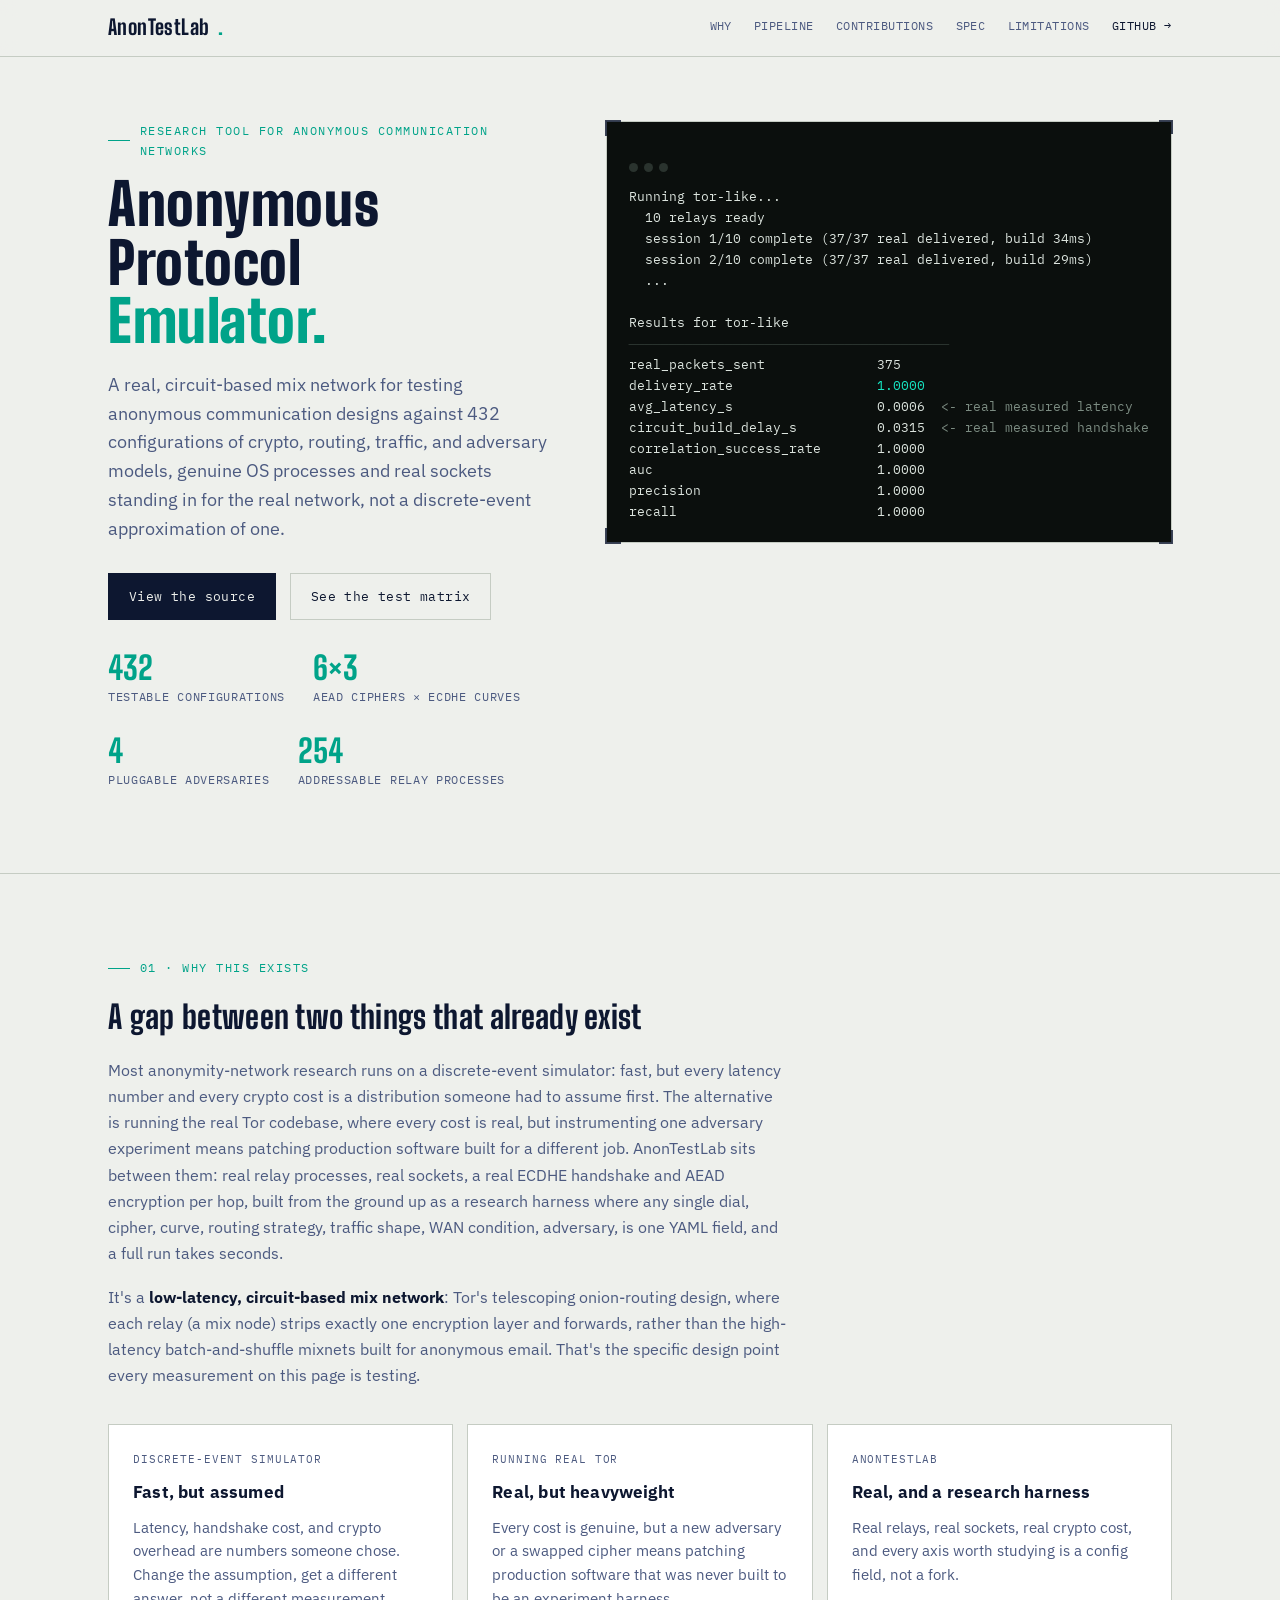
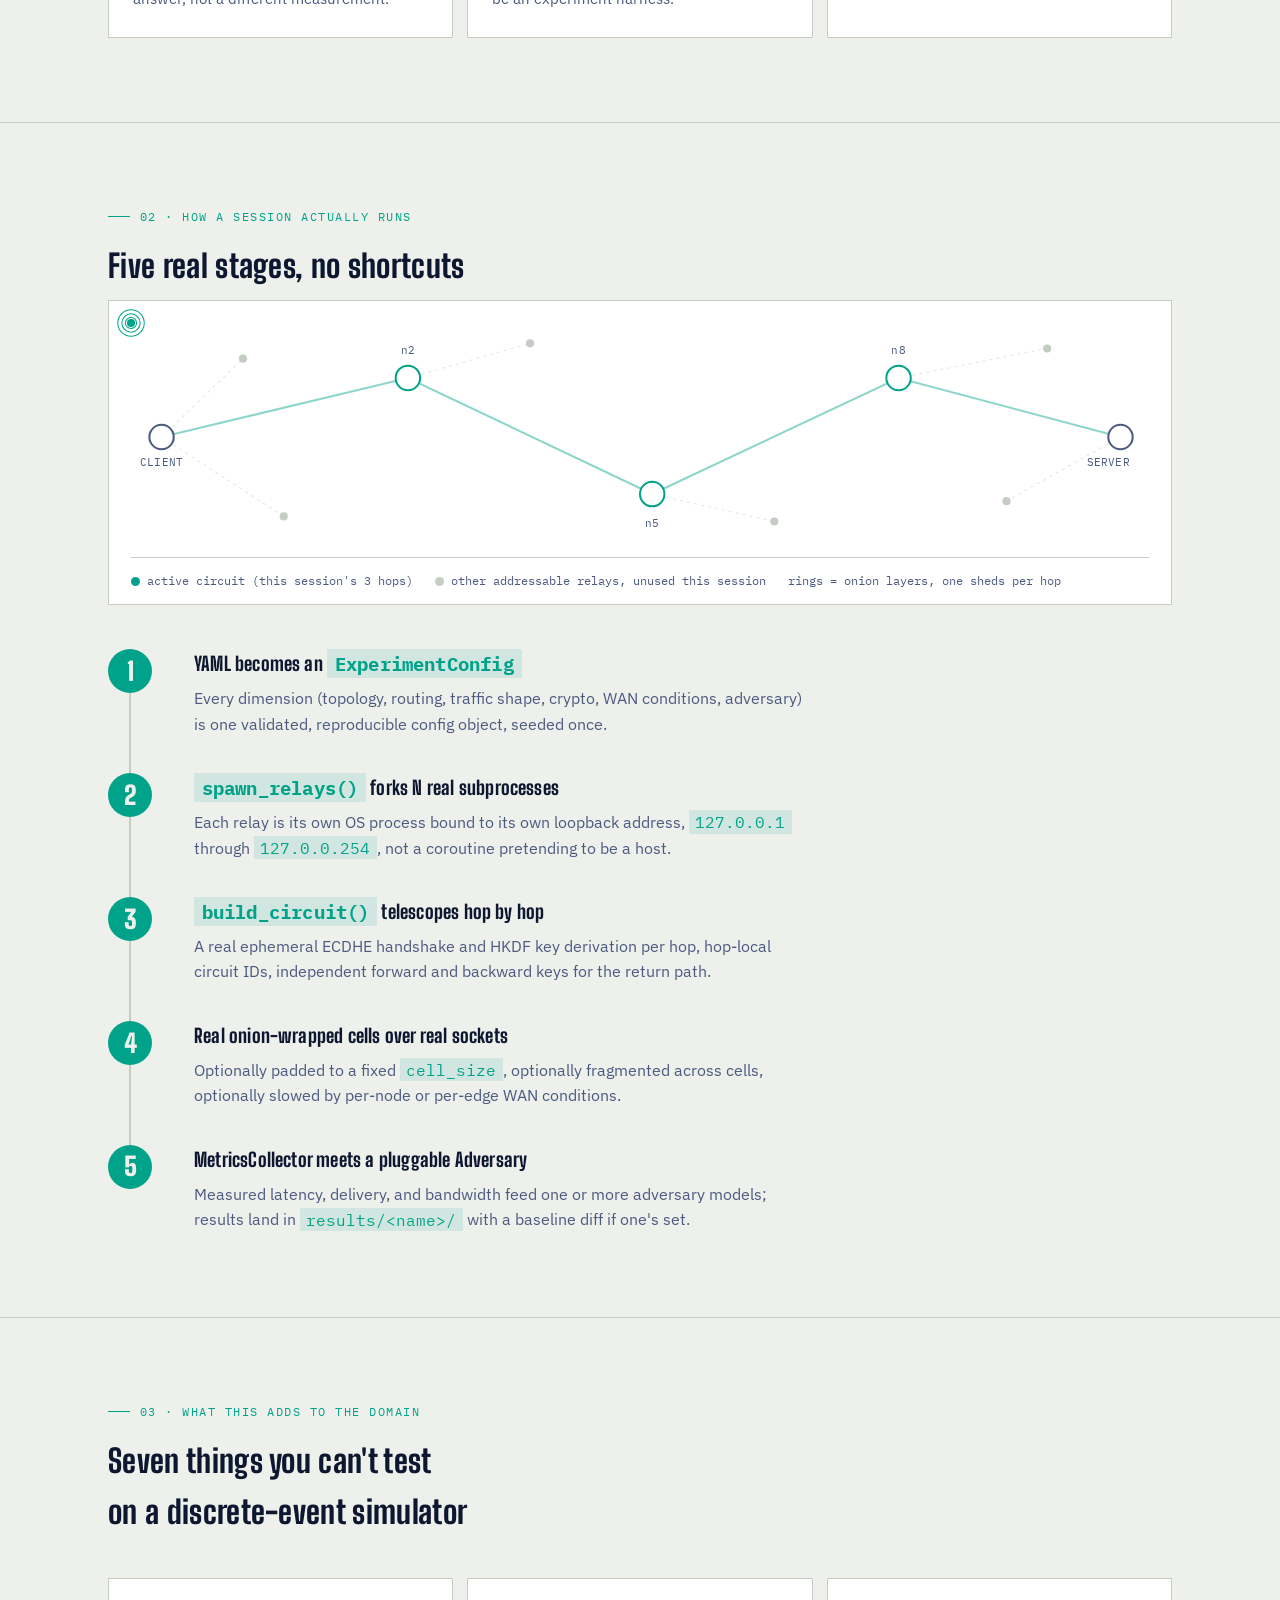
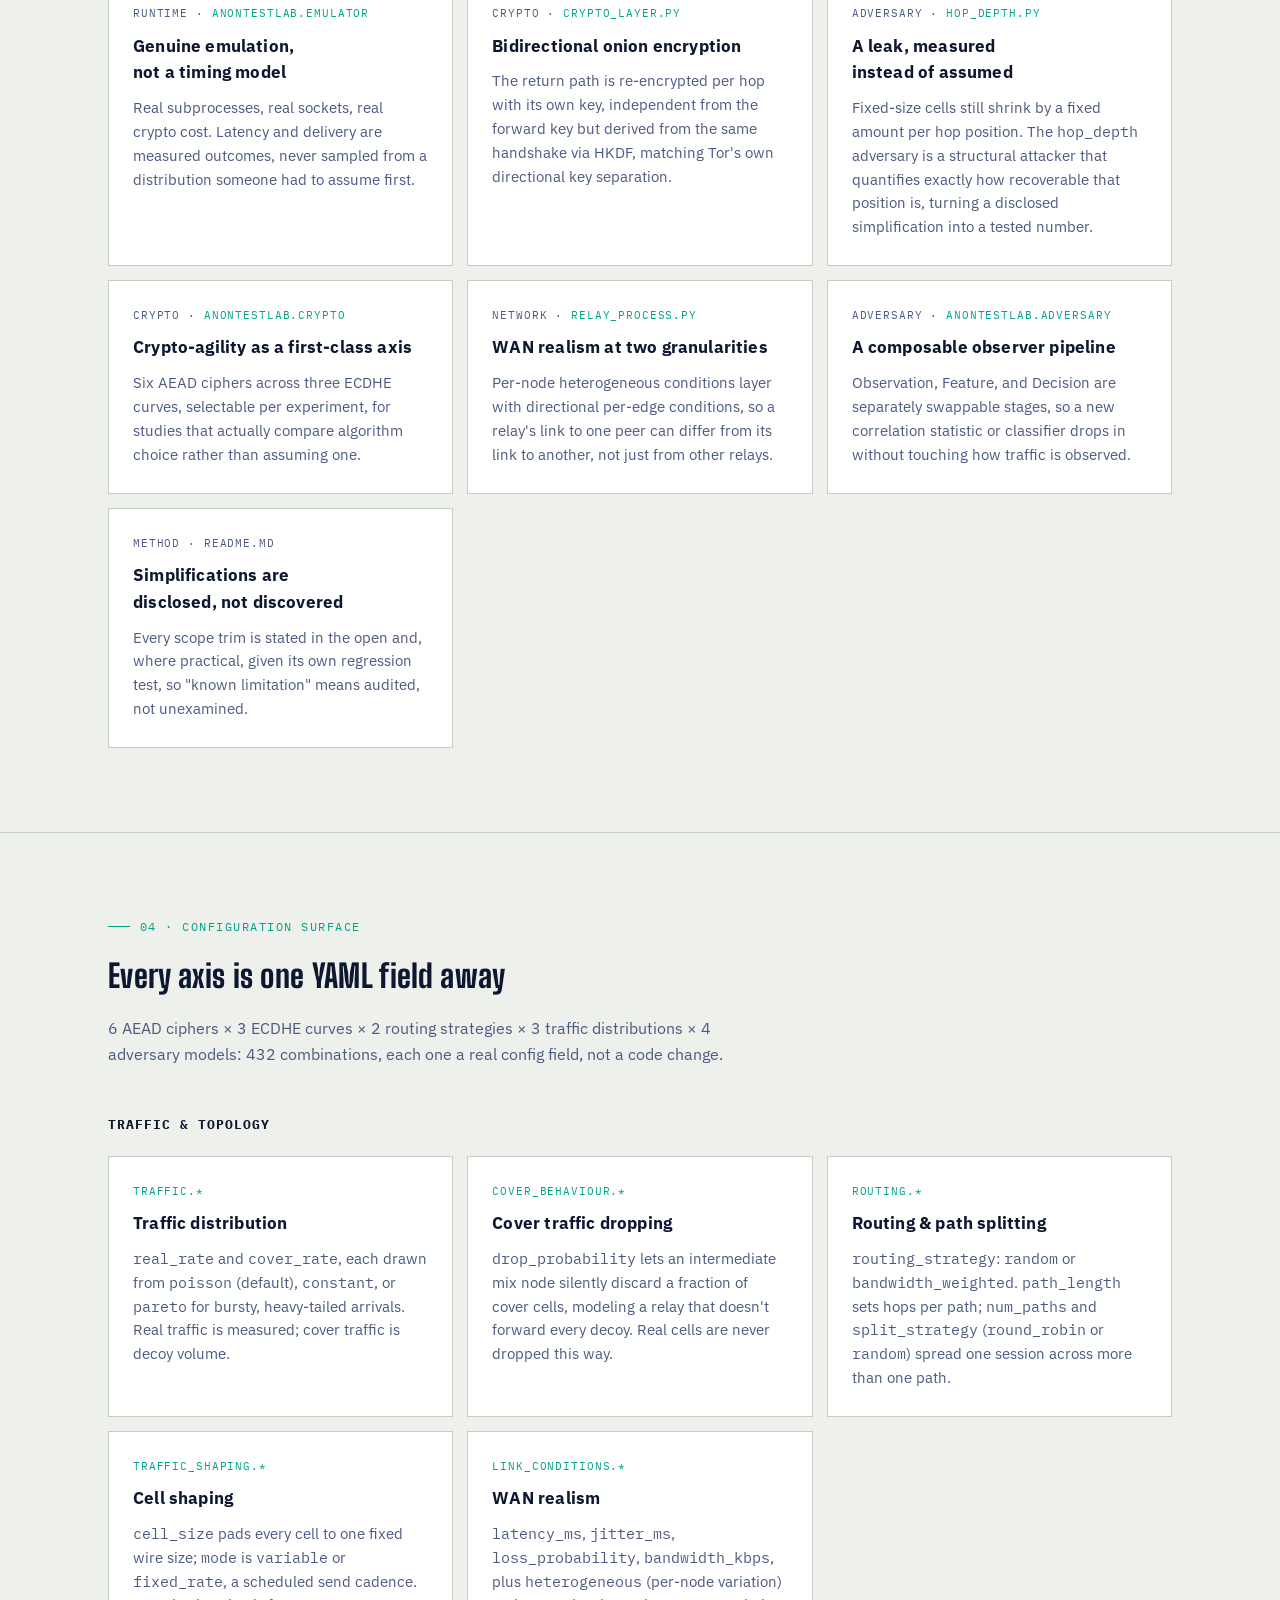
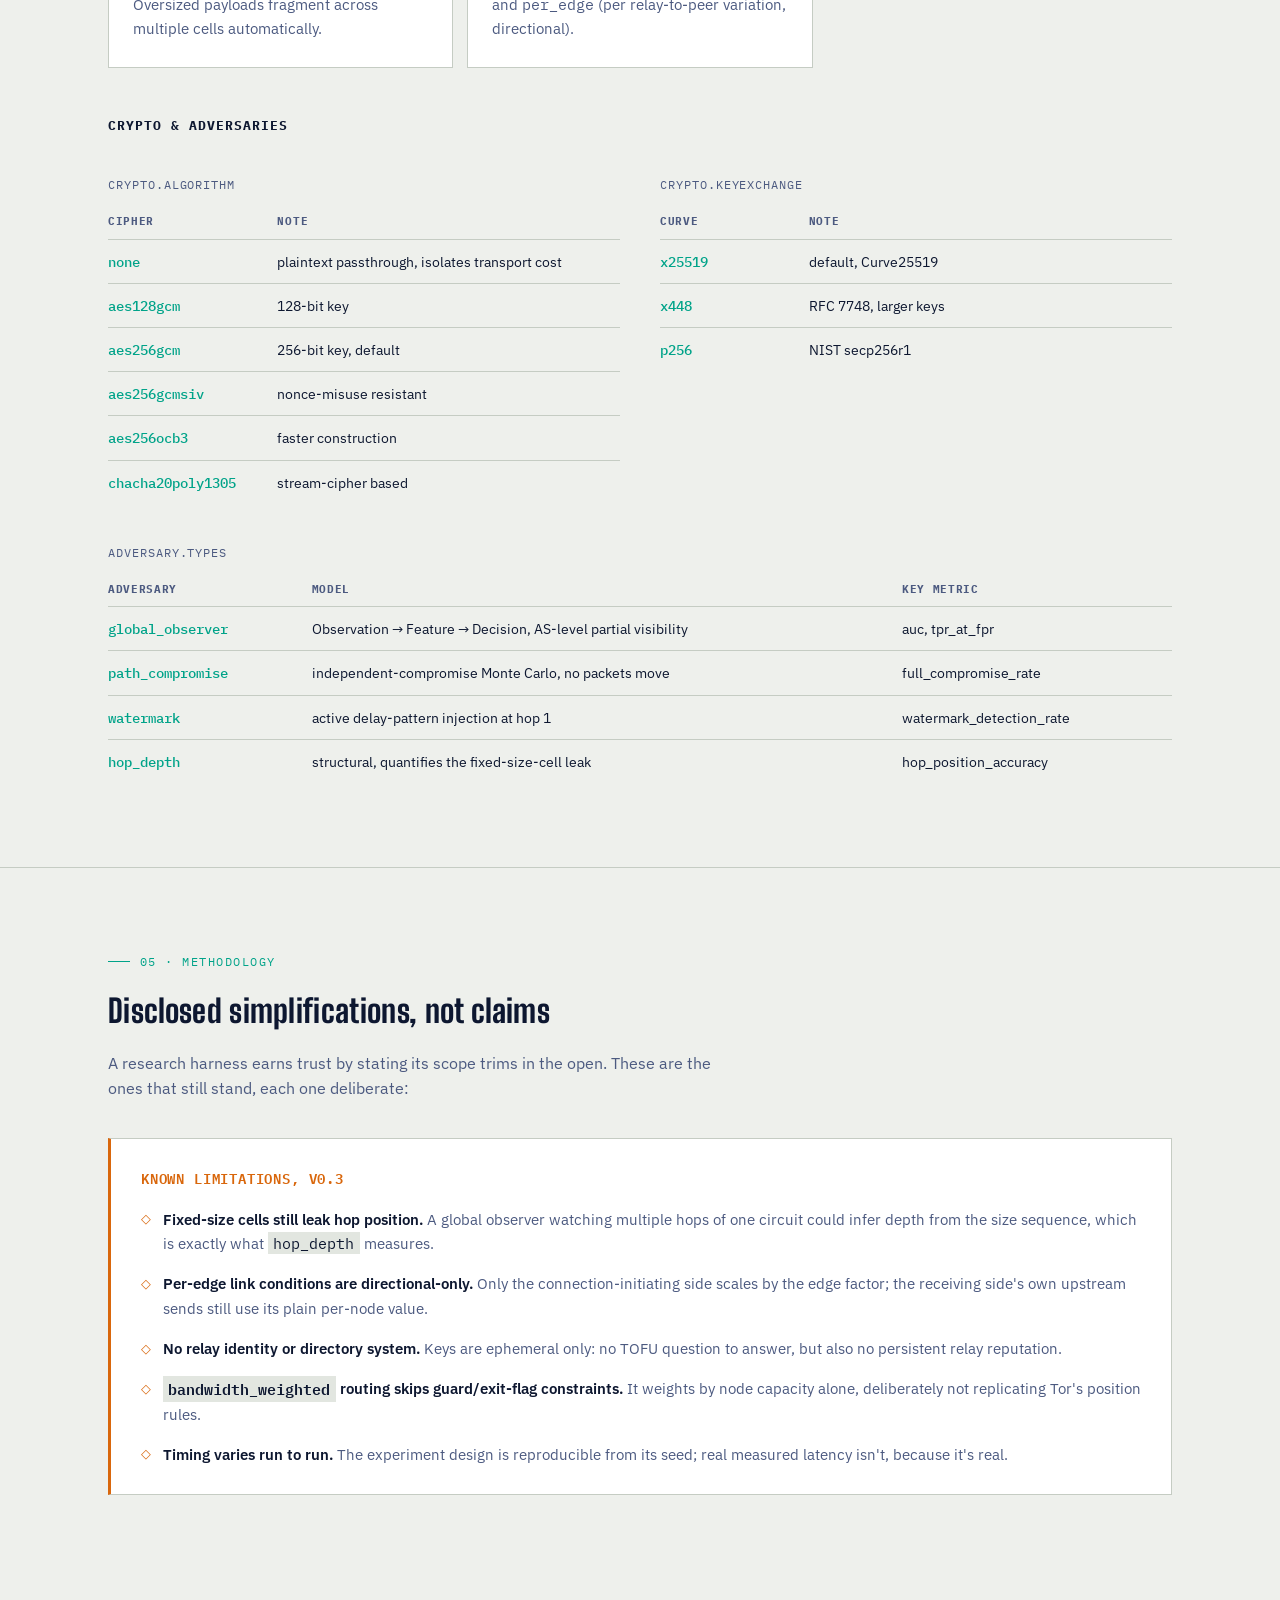
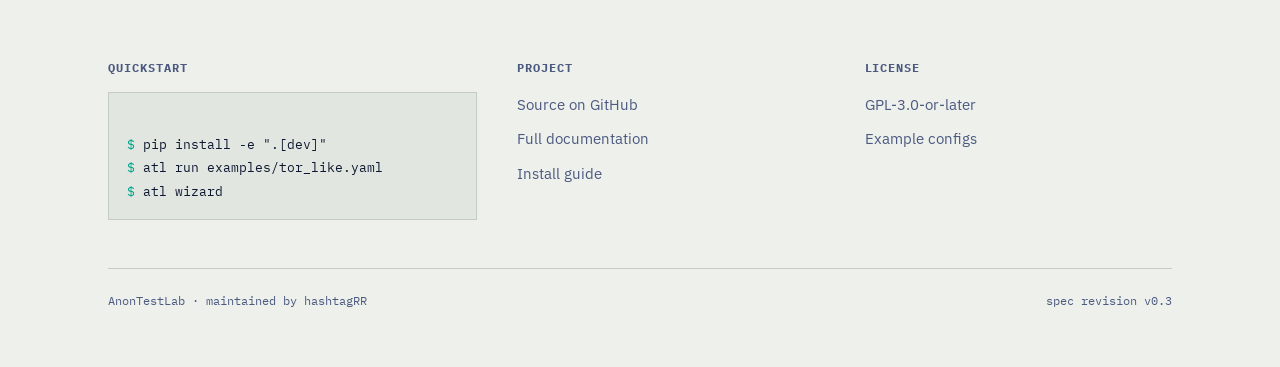
==== docs/index.html @ d7b04b1a "Add Google Analytics to the GitHub Pages site gtag.js snippet placed as high in <head> as Google rec" ====
<!doctype html>
<html lang="en">
<head>
<meta charset="utf-8">
<meta name="viewport" content="width=device-width, initial-scale=1">
<!-- Google tag (gtag.js) -->
<script async src="https://www.googletagmanager.com/gtag/js?id=G-5B2NCMZXD5"></script>
<script>
  window.dataLayer = window.dataLayer || [];
  function gtag(){dataLayer.push(arguments);}
  gtag('js', new Date());

  gtag('config', 'G-5B2NCMZXD5');
</script>
<title>AnonTestLab: Anonymous Protocol Emulator</title>
<meta name="description" content="Anonymous Protocol Emulator: a real, circuit-based mix network for testing anonymous communication designs against 432 configurations of crypto, routing, traffic, and adversary models.">

<link rel="icon" href="data:,">
<link rel="preconnect" href="https://fonts.googleapis.com">
<link rel="preconnect" href="https://fonts.gstatic.com" crossorigin>
<link href="https://fonts.googleapis.com/css2?family=Big+Shoulders+Display:wght@700;800;900&family=IBM+Plex+Sans:ital,wght@0,400;0,500;0,600;0,700;1,400&family=IBM+Plex+Mono:wght@400;500;600&display=swap" rel="stylesheet">
<style>
  :root {
    --bg: #eef0ec;
    --surface: #ffffff;
    --surface-2: #e2e6e0;
    --line: #c5ccc3;
    --text: #0d1730;
    --muted: #4c5a80;
    --signal: #00a389;
    --signal-soft: #00a3891f;
    --warn: #d9670c;
    --warn-soft: #d9670c1f;
  }
  @media (prefers-color-scheme: dark) {
    :root:not([data-theme="light"]) {
      --bg: #0e1210;
      --surface: #171d1a;
      --surface-2: #111613;
      --line: #2e3a34;
      --text: #eef2fb;
      --muted: #9baed6;
      --signal: #16e6c4;
      --signal-soft: #16e6c426;
      --warn: #ffab3d;
      --warn-soft: #ffab3d26;
    }
  }
  :root[data-theme="dark"] {
    --bg: #0e1210;
    --surface: #171d1a;
    --surface-2: #111613;
    --line: #2e3a34;
    --text: #eef2fb;
    --muted: #9baed6;
    --signal: #16e6c4;
    --signal-soft: #16e6c426;
    --warn: #ffab3d;
    --warn-soft: #ffab3d26;
  }

  * { box-sizing: border-box; }
  html { scroll-behavior: smooth; }
  @media (prefers-reduced-motion: reduce) {
    html { scroll-behavior: auto; }
    * { animation-duration: .001ms !important; animation-iteration-count: 1 !important; transition-duration: .001ms !important; }
  }

  body {
    margin: 0;
    background: var(--bg);
    color: var(--text);
    font-family: "IBM Plex Sans", ui-sans-serif, system-ui, sans-serif;
    font-size: 16px;
    line-height: 1.6;
    -webkit-font-smoothing: antialiased;
  }

  .wrap { max-width: 1120px; margin: 0 auto; padding: 0 28px; }

  h1, h2, h3 { font-family: "Big Shoulders Display", "Arial Narrow", sans-serif; text-wrap: balance; margin: 0; letter-spacing: .01em; }
  code, .mono { font-family: "IBM Plex Mono", ui-monospace, monospace; }

  a { color: var(--signal); }

  ::selection { background: var(--signal-soft); }

  /* ---------- topbar ---------- */
  .topbar {
    position: sticky; top: 0; z-index: 30;
    background: color-mix(in srgb, var(--bg) 88%, transparent);
    backdrop-filter: blur(8px);
    border-bottom: 1px solid var(--line);
  }
  .topbar .wrap { display: flex; align-items: center; justify-content: space-between; height: 56px; }
  .brand { display: flex; align-items: baseline; gap: 8px; font-family: "Big Shoulders Display", sans-serif; font-weight: 800; font-size: 1.3rem; letter-spacing: .02em; }
  .brand .dot { color: var(--signal); }
  .nav { display: flex; gap: 22px; font-family: "IBM Plex Mono", monospace; font-size: .78rem; letter-spacing: .04em; text-transform: uppercase; }
  .nav a { color: var(--muted); text-decoration: none; border-bottom: 1px solid transparent; padding-bottom: 3px; }
  .nav a:hover { color: var(--text); border-color: var(--signal); }
  .nav .gh { color: var(--text); }
  @media (max-width: 720px) { .nav a:not(.gh) { display: none; } }

  /* ---------- corner-bracket registration marks ---------- */
  .instrument { position: relative; }
  .instrument::before, .instrument::after,
  .instrument > .br-tr, .instrument > .br-br {
    content: ""; position: absolute; width: 14px; height: 14px;
    border-color: var(--signal); opacity: .8;
  }
  .instrument::before { top: -1px; left: -1px; border-top: 2px solid; border-left: 2px solid; }
  .instrument > .br-tr { top: -1px; right: -1px; border-top: 2px solid; border-right: 2px solid; }
  .instrument::after { bottom: -1px; left: -1px; border-bottom: 2px solid; border-left: 2px solid; }
  .instrument > .br-br { bottom: -1px; right: -1px; border-bottom: 2px solid; border-right: 2px solid; }
  @keyframes focus-in { from { opacity: 0; transform: scale(1.4); } to { opacity: .8; transform: scale(1); } }
  .instrument.animate::before, .instrument.animate::after,
  .instrument.animate > .br-tr, .instrument.animate > .br-br { animation: focus-in .5s ease-out both; }
  .instrument.animate::after { animation-delay: .06s; }
  .instrument.animate > .br-tr { animation-delay: .03s; }
  .instrument.animate > .br-br { animation-delay: .09s; }

  .eyebrow {
    font-family: "IBM Plex Mono", monospace; font-size: .78rem; letter-spacing: .12em;
    text-transform: uppercase; color: var(--signal); display: flex; align-items: center; gap: 10px;
    margin-bottom: 14px;
  }
  .eyebrow::before { content: ""; width: 22px; height: 1px; background: var(--signal); display: inline-block; }

  section { padding: 84px 0; border-bottom: 1px solid var(--line); }
  section:last-of-type { border-bottom: none; }

  /* ---------- hero ---------- */
  .hero { padding-top: 64px; }
  .hero-grid { display: grid; grid-template-columns: 1.05fr .95fr; gap: 48px; align-items: start; }
  @media (max-width: 900px) { .hero-grid { grid-template-columns: 1fr; } }
  .hero h1 { font-size: clamp(2.4rem, 5vw, 3.6rem); font-weight: 900; line-height: 1.02; }
  .hero h1 .accent { color: var(--signal); }
  .hero p.lede { font-size: 1.12rem; color: var(--muted); max-width: 46ch; margin-top: 20px; }
  .hero-facts { display: flex; gap: 28px; margin-top: 32px; flex-wrap: wrap; }
  .fact .num { font-family: "Big Shoulders Display", sans-serif; font-weight: 800; font-size: 2rem; line-height: 1; color: var(--signal); font-variant-numeric: tabular-nums; }
  .fact .label { font-family: "IBM Plex Mono", monospace; font-size: .72rem; letter-spacing: .06em; text-transform: uppercase; color: var(--muted); margin-top: 4px; }

  .term {
    background: #0b0f0d; color: #dce4de; border: 1px solid var(--line);
    padding: 20px 22px; font-family: "IBM Plex Mono", monospace; font-size: .82rem;
    overflow-x: auto; white-space: pre;
  }
  .term .head { display: flex; gap: 6px; margin-bottom: 14px; }
  .term .head span { width: 9px; height: 9px; border-radius: 50%; display: inline-block; background: #2a332e; }
  .term .dim { color: #7c8c82; }
  .term .ok { color: #16e6c4; }
  .term .rule { color: #2a332e; }

  /* ---------- pipeline ---------- */
  .pipeline { display: flex; flex-direction: column; gap: 0; margin-top: 40px; }
  .step { display: grid; grid-template-columns: 64px 1fr; gap: 22px; position: relative; padding-bottom: 36px; }
  .step:last-child { padding-bottom: 0; }
  .step .idx {
    font-family: "Big Shoulders Display", sans-serif; font-weight: 900; font-size: 1.6rem;
    color: var(--bg); background: var(--signal); width: 44px; height: 44px; border-radius: 50%;
    display: flex; align-items: center; justify-content: center; z-index: 1;
  }
  .step::before {
    content: ""; position: absolute; left: 21px; top: 44px; bottom: -14px; width: 2px;
    background: var(--line);
  }
  .step:last-child::before { display: none; }
  .step h3 { font-size: 1.2rem; font-weight: 800; margin-bottom: 6px; }
  .step p { color: var(--muted); margin: 0; max-width: 62ch; }
  .step code { color: var(--signal); background: var(--signal-soft); padding: .1em .4em; }

  /* ---------- live circuit diagram ---------- */
  .circuit-diagram { margin-top: 8px; margin-bottom: 44px; border: 1px solid var(--line); background: var(--surface); padding: 22px 22px 14px; }
  .circuit-diagram svg { width: 100%; height: auto; display: block; overflow: visible; }
  .cd-pool-line { stroke: var(--line); stroke-width: 1; stroke-dasharray: 3 4; opacity: .5; }
  .cd-pool-dot { fill: var(--line); }
  .cd-path { fill: none; stroke: var(--signal); stroke-width: 2; opacity: .45; }
  .cd-node { fill: var(--surface); stroke: var(--line); stroke-width: 2; }
  .cd-node.is-active { stroke: var(--signal); }
  .cd-node.is-end { stroke: var(--muted); }
  .cd-label { font-family: "IBM Plex Mono", monospace; font-size: 11px; fill: var(--muted); letter-spacing: .02em; }
  .cd-packet { animation: cd-travel 9s linear infinite; }
  @keyframes cd-travel {
    0%   { transform: translate(30px, 112px); }
    25%  { transform: translate(272px, 54px); }
    50%  { transform: translate(512px, 168px); }
    75%  { transform: translate(754px, 54px); }
    100% { transform: translate(972px, 112px); }
  }
  .cd-ring { fill: none; stroke: var(--signal); }
  .cd-ring1 { animation: cd-shed1 9s linear infinite; }
  .cd-ring2 { animation: cd-shed2 9s linear infinite; }
  .cd-ring3 { animation: cd-shed3 9s linear infinite; }
  @keyframes cd-shed1 { 0%, 23% { opacity: .85; } 26%, 100% { opacity: 0; } }
  @keyframes cd-shed2 { 0%, 48% { opacity: .65; } 51%, 100% { opacity: 0; } }
  @keyframes cd-shed3 { 0%, 73% { opacity: .5; } 76%, 100% { opacity: 0; } }
  .cd-core { fill: var(--signal); }
  @media (prefers-reduced-motion: reduce) {
    .cd-packet { animation: none !important; transform: translate(370px, 100px); }
    .cd-ring1 { opacity: 0; }
    .cd-ring2 { opacity: .65; }
    .cd-ring3 { opacity: .5; }
  }
  .cd-legend { display: flex; gap: 22px; flex-wrap: wrap; margin-top: 10px; padding-top: 14px; border-top: 1px solid var(--line); }
  .cd-legend span { font-family: "IBM Plex Mono", monospace; font-size: .72rem; color: var(--muted); display: flex; align-items: center; gap: 7px; }
  .cd-legend i { width: 9px; height: 9px; border-radius: 50%; display: inline-block; }

  /* ---------- contributions ---------- */
  .contrib-grid { display: grid; grid-template-columns: repeat(3, 1fr); gap: 14px; margin-top: 40px; }
  @media (max-width: 900px) { .contrib-grid { grid-template-columns: repeat(2, 1fr); } }
  @media (max-width: 620px) { .contrib-grid { grid-template-columns: 1fr; } }
  .contrib { background: var(--surface); border: 1px solid var(--line); padding: 26px 24px; display: flex; flex-direction: column; gap: 10px; }
  .contrib .tag { font-family: "IBM Plex Mono", monospace; font-size: .68rem; letter-spacing: .08em; color: var(--muted); text-transform: uppercase; }
  .contrib .tag code { color: var(--signal); }
  .contrib h3 { font-size: 1.05rem; font-weight: 700; font-family: "IBM Plex Sans", sans-serif; }
  .contrib p { color: var(--muted); font-size: .93rem; margin: 0; }

  /* ---------- spec tables ---------- */
  .spec-cols { display: grid; grid-template-columns: 1fr 1fr; gap: 40px; margin-top: 40px; }
  @media (max-width: 780px) { .spec-cols { grid-template-columns: 1fr; } }
  table { width: 100%; border-collapse: collapse; font-size: .9rem; }
  caption { text-align: left; font-family: "IBM Plex Mono", monospace; font-size: .74rem; letter-spacing: .08em; text-transform: uppercase; color: var(--muted); padding-bottom: 10px; }
  th { text-align: left; font-family: "IBM Plex Mono", monospace; font-size: .7rem; letter-spacing: .06em; text-transform: uppercase; color: var(--muted); padding: 8px 10px; border-bottom: 1px solid var(--line); }
  td { padding: 10px 10px; border-bottom: 1px solid var(--line); vertical-align: top; }
  td:first-child, th:first-child { padding-left: 0; }
  tr:last-child td { border-bottom: none; }
  .cellname { font-family: "IBM Plex Mono", monospace; color: var(--signal); font-weight: 500; }
  .tablewrap { overflow-x: auto; }

  /* ---------- limitations ---------- */
  .disclosure {
    background: var(--surface); border: 1px solid var(--line); border-left: 3px solid var(--warn);
    padding: 28px 30px; margin-top: 36px;
  }
  .disclosure h3 { font-family: "IBM Plex Mono", monospace; font-size: .85rem; letter-spacing: .06em; text-transform: uppercase; color: var(--warn); font-weight: 600; margin-bottom: 18px; }
  .disclosure ul { margin: 0; padding: 0; list-style: none; display: flex; flex-direction: column; gap: 16px; }
  .disclosure li { padding-left: 22px; position: relative; color: var(--muted); font-size: .95rem; }
  .disclosure li::before { content: "◇"; position: absolute; left: 0; color: var(--warn); font-size: .8rem; top: .2em; }
  .disclosure li b { color: var(--text); font-weight: 600; }
  .disclosure li code { color: var(--text); background: var(--surface-2); padding: .05em .35em; }

  /* ---------- footer ---------- */
  footer { padding: 64px 0 56px; }
  .footer-grid { display: grid; grid-template-columns: 1.2fr 1fr 1fr; gap: 40px; }
  @media (max-width: 780px) { .footer-grid { grid-template-columns: 1fr; gap: 32px; } }
  footer h4 { font-family: "IBM Plex Mono", monospace; font-size: .74rem; letter-spacing: .08em; text-transform: uppercase; color: var(--muted); margin-bottom: 14px; }
  footer .install {
    background: var(--surface-2); border: 1px solid var(--line); padding: 16px 18px;
    font-family: "IBM Plex Mono", monospace; font-size: .82rem; color: var(--text);
    white-space: pre-line; line-height: 1.8;
  }
  footer .install .prompt { color: var(--signal); }
  footer ul { list-style: none; margin: 0; padding: 0; display: flex; flex-direction: column; gap: 9px; }
  footer a { color: var(--muted); text-decoration: none; font-size: .92rem; }
  footer a:hover { color: var(--signal); }
  .foot-bottom { margin-top: 48px; padding-top: 22px; border-top: 1px solid var(--line); display: flex; justify-content: space-between; flex-wrap: wrap; gap: 12px; font-family: "IBM Plex Mono", monospace; font-size: .76rem; color: var(--muted); }

  .cta-row { display: flex; gap: 14px; margin-top: 30px; flex-wrap: wrap; }
  .btn {
    display: inline-flex; align-items: center; gap: 8px; padding: 12px 20px;
    font-family: "IBM Plex Mono", monospace; font-size: .82rem; letter-spacing: .03em;
    text-decoration: none; border: 1px solid var(--line); color: var(--text);
  }
  .btn.primary { background: var(--text); color: var(--bg); border-color: var(--text); }
  .btn:hover { border-color: var(--signal); color: var(--signal); }
  .btn.primary:hover { color: var(--bg); background: var(--signal); border-color: var(--signal); }
</style>
</head>
<body>

<div class="topbar">
  <div class="wrap">
    <div class="brand">AnonTestLab<span class="dot">.</span></div>
    <nav class="nav">
      <a href="#why">Why</a>
      <a href="#pipeline">Pipeline</a>
      <a href="#contributions">Contributions</a>
      <a href="#spec">Spec</a>
      <a href="#limitations">Limitations</a>
      <a class="gh" href="https://github.com/hashtagRR/AnonTestLab">GitHub &rarr;</a>
    </nav>
  </div>
</div>

<section class="hero">
  <div class="wrap">
    <div class="hero-grid">
      <div>
        <div class="eyebrow">Research tool for anonymous communication networks</div>
        <h1>Anonymous Protocol<br><span class="accent">Emulator.</span></h1>
        <p class="lede">
          A real, circuit-based mix network for testing anonymous communication
          designs against 432 configurations of crypto, routing, traffic, and
          adversary models, genuine OS processes and real sockets standing in
          for the real network, not a discrete-event approximation of one.
        </p>
        <div class="cta-row">
          <a class="btn primary" href="https://github.com/hashtagRR/AnonTestLab">View the source</a>
          <a class="btn" href="#spec">See the test matrix</a>
        </div>
        <div class="hero-facts">
          <div class="fact"><div class="num">432</div><div class="label">testable configurations</div></div>
          <div class="fact"><div class="num">6&times;3</div><div class="label">AEAD ciphers &times; ECDHE curves</div></div>
          <div class="fact"><div class="num">4</div><div class="label">pluggable adversaries</div></div>
          <div class="fact"><div class="num">254</div><div class="label">addressable relay processes</div></div>
        </div>
      </div>
      <div class="instrument animate">
        <span class="br-tr"></span><span class="br-br"></span>
        <div class="term">
<div class="head"><span></span><span></span><span></span></div>Running tor-like...
  10 relays ready
  session 1/10 complete (37/37 real delivered, build 34ms)
  session 2/10 complete (37/37 real delivered, build 29ms)
  ...

Results for tor-like
<span class="rule">────────────────────────────────────────</span>
real_packets_sent              375
delivery_rate                  <span class="ok">1.0000</span>
avg_latency_s                  0.0006  <span class="dim">&lt;- real measured latency</span>
circuit_build_delay_s          0.0315  <span class="dim">&lt;- real measured handshake</span>
correlation_success_rate       1.0000
auc                            1.0000
precision                      1.0000
recall                         1.0000</div>
      </div>
    </div>
  </div>
</section>

<section id="why">
  <div class="wrap">
    <div class="eyebrow">01 &middot; why this exists</div>
    <h2 style="font-size:2rem; font-weight:800; max-width:36ch;">A gap between two things that already exist</h2>
    <p style="color:var(--muted); max-width:68ch; margin-top:14px; font-size:1.02rem;">
      Most anonymity-network research runs on a discrete-event simulator: fast,
      but every latency number and every crypto cost is a distribution someone
      had to assume first. The alternative is running the real Tor codebase,
      where every cost is real, but instrumenting one adversary experiment
      means patching production software built for a different job. AnonTestLab
      sits between them: real relay processes, real sockets, a real ECDHE
      handshake and AEAD encryption per hop, built from the ground up as a
      research harness where any single dial, cipher, curve, routing strategy,
      traffic shape, WAN condition, adversary, is one YAML field, and a full
      run takes seconds.
    </p>
    <p style="color:var(--muted); max-width:68ch; margin-top:18px; font-size:1.02rem;">
      It's a <b style="color:var(--text);">low-latency, circuit-based mix network</b>:
      Tor's telescoping onion-routing design, where each relay (a mix node)
      strips exactly one encryption layer and forwards, rather than the
      high-latency batch-and-shuffle mixnets built for anonymous email. That's
      the specific design point every measurement on this page is testing.
    </p>
    <div class="contrib-grid" style="margin-top:36px; grid-template-columns: repeat(3, 1fr);">
      <div class="contrib">
        <div class="tag">Discrete-event simulator</div>
        <h3>Fast, but assumed</h3>
        <p>Latency, handshake cost, and crypto overhead are numbers someone chose. Change the assumption, get a different answer, not a different measurement.</p>
      </div>
      <div class="contrib">
        <div class="tag">Running real Tor</div>
        <h3>Real, but heavyweight</h3>
        <p>Every cost is genuine, but a new adversary or a swapped cipher means patching production software that was never built to be an experiment harness.</p>
      </div>
      <div class="contrib">
        <div class="tag">AnonTestLab</div>
        <h3>Real, and a research harness</h3>
        <p>Real relays, real sockets, real crypto cost, and every axis worth studying is a config field, not a fork.</p>
      </div>
    </div>
  </div>
</section>

<section id="pipeline">
  <div class="wrap">
    <div class="eyebrow">02 &middot; how a session actually runs</div>
    <h2 style="font-size:2rem; font-weight:800; max-width:30ch;">Five real stages, no shortcuts</h2>

    <div class="circuit-diagram">
      <svg viewBox="0 0 1000 220" role="img" aria-label="Animated diagram of a telescoping onion circuit: a packet travels from the client through three relays to the exit, shedding one encryption layer per hop, while other relays in the addressable pool sit unused.">
        <line class="cd-pool-line" x1="30" y1="112" x2="150" y2="190"/>
        <line class="cd-pool-line" x1="30" y1="112" x2="110" y2="35"/>
        <line class="cd-pool-line" x1="272" y1="54" x2="392" y2="20"/>
        <line class="cd-pool-line" x1="512" y1="168" x2="632" y2="195"/>
        <line class="cd-pool-line" x1="754" y1="54" x2="900" y2="25"/>
        <line class="cd-pool-line" x1="972" y1="112" x2="860" y2="175"/>
        <circle class="cd-pool-dot" cx="150" cy="190" r="4"/>
        <circle class="cd-pool-dot" cx="110" cy="35" r="4"/>
        <circle class="cd-pool-dot" cx="392" cy="20" r="4"/>
        <circle class="cd-pool-dot" cx="632" cy="195" r="4"/>
        <circle class="cd-pool-dot" cx="900" cy="25" r="4"/>
        <circle class="cd-pool-dot" cx="860" cy="175" r="4"/>

        <polyline class="cd-path" points="30,112 272,54 512,168 754,54 972,112"/>

        <circle class="cd-node is-end" cx="30" cy="112" r="12"/>
        <text class="cd-label" x="30" y="140" text-anchor="middle">CLIENT</text>

        <circle class="cd-node is-active" cx="272" cy="54" r="12"/>
        <text class="cd-label" x="272" y="30" text-anchor="middle">n2</text>

        <circle class="cd-node is-active" cx="512" cy="168" r="12"/>
        <text class="cd-label" x="512" y="200" text-anchor="middle">n5</text>

        <circle class="cd-node is-active" cx="754" cy="54" r="12"/>
        <text class="cd-label" x="754" y="30" text-anchor="middle">n8</text>

        <circle class="cd-node is-end" cx="972" cy="112" r="12"/>
        <text class="cd-label" x="960" y="140" text-anchor="middle">SERVER</text>

        <g class="cd-packet">
          <circle class="cd-ring cd-ring1" cx="0" cy="0" r="13"/>
          <circle class="cd-ring cd-ring2" cx="0" cy="0" r="9"/>
          <circle class="cd-ring cd-ring3" cx="0" cy="0" r="5.5"/>
          <circle class="cd-core" cx="0" cy="0" r="4"/>
        </g>
      </svg>
      <div class="cd-legend">
        <span><i style="background:var(--signal)"></i>active circuit (this session's 3 hops)</span>
        <span><i style="background:var(--line)"></i>other addressable relays, unused this session</span>
        <span>rings = onion layers, one sheds per hop</span>
      </div>
    </div>

    <div class="pipeline">
      <div class="step">
        <div class="idx">1</div>
        <div>
          <h3>YAML becomes an <code>ExperimentConfig</code></h3>
          <p>Every dimension (topology, routing, traffic shape, crypto, WAN conditions, adversary) is one validated, reproducible config object, seeded once.</p>
        </div>
      </div>
      <div class="step">
        <div class="idx">2</div>
        <div>
          <h3><code>spawn_relays()</code> forks N real subprocesses</h3>
          <p>Each relay is its own OS process bound to its own loopback address, <code>127.0.0.1</code> through <code>127.0.0.254</code>, not a coroutine pretending to be a host.</p>
        </div>
      </div>
      <div class="step">
        <div class="idx">3</div>
        <div>
          <h3><code>build_circuit()</code> telescopes hop by hop</h3>
          <p>A real ephemeral ECDHE handshake and HKDF key derivation per hop, hop-local circuit IDs, independent forward and backward keys for the return path.</p>
        </div>
      </div>
      <div class="step">
        <div class="idx">4</div>
        <div>
          <h3>Real onion-wrapped cells over real sockets</h3>
          <p>Optionally padded to a fixed <code>cell_size</code>, optionally fragmented across cells, optionally slowed by per-node or per-edge WAN conditions.</p>
        </div>
      </div>
      <div class="step">
        <div class="idx">5</div>
        <div>
          <h3>MetricsCollector meets a pluggable Adversary</h3>
          <p>Measured latency, delivery, and bandwidth feed one or more adversary models; results land in <code>results/&lt;name&gt;/</code> with a baseline diff if one's set.</p>
        </div>
      </div>
    </div>
  </div>
</section>

<section id="contributions">
  <div class="wrap">
    <div class="eyebrow">03 &middot; what this adds to the domain</div>
    <h2 style="font-size:2rem; font-weight:800; max-width:34ch;">Seven things you can't test on a discrete-event simulator</h2>
    <div class="contrib-grid">
      <div class="contrib">
        <div class="tag">RUNTIME &middot; <code>anontestlab.emulator</code></div>
        <h3>Genuine emulation, not a timing model</h3>
        <p>Real subprocesses, real sockets, real crypto cost. Latency and delivery are measured outcomes, never sampled from a distribution someone had to assume first.</p>
      </div>
      <div class="contrib">
        <div class="tag">CRYPTO &middot; <code>crypto_layer.py</code></div>
        <h3>Bidirectional onion encryption</h3>
        <p>The return path is re-encrypted per hop with its own key, independent from the forward key but derived from the same handshake via HKDF, matching Tor's own directional key separation.</p>
      </div>
      <div class="contrib">
        <div class="tag">ADVERSARY &middot; <code>hop_depth.py</code></div>
        <h3>A leak, measured instead of assumed</h3>
        <p>Fixed-size cells still shrink by a fixed amount per hop position. The <code>hop_depth</code> adversary is a structural attacker that quantifies exactly how recoverable that position is, turning a disclosed simplification into a tested number.</p>
      </div>
      <div class="contrib">
        <div class="tag">CRYPTO &middot; <code>anontestlab.crypto</code></div>
        <h3>Crypto-agility as a first-class axis</h3>
        <p>Six AEAD ciphers across three ECDHE curves, selectable per experiment, for studies that actually compare algorithm choice rather than assuming one.</p>
      </div>
      <div class="contrib">
        <div class="tag">NETWORK &middot; <code>relay_process.py</code></div>
        <h3>WAN realism at two granularities</h3>
        <p>Per-node heterogeneous conditions layer with directional per-edge conditions, so a relay's link to one peer can differ from its link to another, not just from other relays.</p>
      </div>
      <div class="contrib">
        <div class="tag">ADVERSARY &middot; <code>anontestlab.adversary</code></div>
        <h3>A composable observer pipeline</h3>
        <p>Observation, Feature, and Decision are separately swappable stages, so a new correlation statistic or classifier drops in without touching how traffic is observed.</p>
      </div>
      <div class="contrib">
        <div class="tag">METHOD &middot; README.md</div>
        <h3>Simplifications are disclosed, not discovered</h3>
        <p>Every scope trim is stated in the open and, where practical, given its own regression test, so "known limitation" means audited, not unexamined.</p>
      </div>
    </div>
  </div>
</section>

<section id="spec">
  <div class="wrap">
    <div class="eyebrow">04 &middot; configuration surface</div>
    <h2 style="font-size:2rem; font-weight:800; max-width:28ch;">Every axis is one YAML field away</h2>
    <p style="color:var(--muted); max-width:64ch; margin-top:14px;">
      6 AEAD ciphers &times; 3 ECDHE curves &times; 2 routing strategies &times; 3
      traffic distributions &times; 4 adversary models: 432 combinations, each one
      a real config field, not a code change.
    </p>

    <h3 style="font-family:'IBM Plex Mono', monospace; font-size:.8rem; letter-spacing:.08em; text-transform:uppercase; color:var(--text); margin-top:48px;">Traffic &amp; topology</h3>
    <div class="contrib-grid" style="margin-top:20px;">
      <div class="contrib">
        <div class="tag"><code>traffic.*</code></div>
        <h3>Traffic distribution</h3>
        <p><code>real_rate</code> and <code>cover_rate</code>, each drawn from <code>poisson</code> (default), <code>constant</code>, or <code>pareto</code> for bursty, heavy-tailed arrivals. Real traffic is measured; cover traffic is decoy volume.</p>
      </div>
      <div class="contrib">
        <div class="tag"><code>cover_behaviour.*</code></div>
        <h3>Cover traffic dropping</h3>
        <p><code>drop_probability</code> lets an intermediate mix node silently discard a fraction of cover cells, modeling a relay that doesn't forward every decoy. Real cells are never dropped this way.</p>
      </div>
      <div class="contrib">
        <div class="tag"><code>routing.*</code></div>
        <h3>Routing &amp; path splitting</h3>
        <p><code>routing_strategy</code>: <code>random</code> or <code>bandwidth_weighted</code>. <code>path_length</code> sets hops per path; <code>num_paths</code> and <code>split_strategy</code> (<code>round_robin</code> or <code>random</code>) spread one session across more than one path.</p>
      </div>
      <div class="contrib">
        <div class="tag"><code>traffic_shaping.*</code></div>
        <h3>Cell shaping</h3>
        <p><code>cell_size</code> pads every cell to one fixed wire size; <code>mode</code> is <code>variable</code> or <code>fixed_rate</code>, a scheduled send cadence. Oversized payloads fragment across multiple cells automatically.</p>
      </div>
      <div class="contrib">
        <div class="tag"><code>link_conditions.*</code></div>
        <h3>WAN realism</h3>
        <p><code>latency_ms</code>, <code>jitter_ms</code>, <code>loss_probability</code>, <code>bandwidth_kbps</code>, plus <code>heterogeneous</code> (per-node variation) and <code>per_edge</code> (per relay-to-peer variation, directional).</p>
      </div>
    </div>

    <h3 style="font-family:'IBM Plex Mono', monospace; font-size:.8rem; letter-spacing:.08em; text-transform:uppercase; color:var(--text); margin-top:48px;">Crypto &amp; adversaries</h3>
    <div class="spec-cols">
      <div class="tablewrap">
        <table>
          <caption>crypto.algorithm</caption>
          <thead><tr><th>Cipher</th><th>Note</th></tr></thead>
          <tbody>
            <tr><td class="cellname">none</td><td>plaintext passthrough, isolates transport cost</td></tr>
            <tr><td class="cellname">aes128gcm</td><td>128-bit key</td></tr>
            <tr><td class="cellname">aes256gcm</td><td>256-bit key, default</td></tr>
            <tr><td class="cellname">aes256gcmsiv</td><td>nonce-misuse resistant</td></tr>
            <tr><td class="cellname">aes256ocb3</td><td>faster construction</td></tr>
            <tr><td class="cellname">chacha20poly1305</td><td>stream-cipher based</td></tr>
          </tbody>
        </table>
      </div>
      <div class="tablewrap">
        <table>
          <caption>crypto.keyexchange</caption>
          <thead><tr><th>Curve</th><th>Note</th></tr></thead>
          <tbody>
            <tr><td class="cellname">x25519</td><td>default, Curve25519</td></tr>
            <tr><td class="cellname">x448</td><td>RFC 7748, larger keys</td></tr>
            <tr><td class="cellname">p256</td><td>NIST secp256r1</td></tr>
          </tbody>
        </table>
      </div>
    </div>
    <div class="tablewrap" style="margin-top:40px;">
      <table>
        <caption>adversary.types</caption>
        <thead><tr><th>Adversary</th><th>Model</th><th>Key metric</th></tr></thead>
        <tbody>
          <tr><td class="cellname">global_observer</td><td>Observation &rarr; Feature &rarr; Decision, AS-level partial visibility</td><td>auc, tpr_at_fpr</td></tr>
          <tr><td class="cellname">path_compromise</td><td>independent-compromise Monte Carlo, no packets move</td><td>full_compromise_rate</td></tr>
          <tr><td class="cellname">watermark</td><td>active delay-pattern injection at hop 1</td><td>watermark_detection_rate</td></tr>
          <tr><td class="cellname">hop_depth</td><td>structural, quantifies the fixed-size-cell leak</td><td>hop_position_accuracy</td></tr>
        </tbody>
      </table>
    </div>
  </div>
</section>

<section id="limitations">
  <div class="wrap">
    <div class="eyebrow">05 &middot; methodology</div>
    <h2 style="font-size:2rem; font-weight:800; max-width:30ch;">Disclosed simplifications, not claims</h2>
    <p style="color:var(--muted); max-width:64ch; margin-top:14px;">
      A research harness earns trust by stating its scope trims in the open. These
      are the ones that still stand, each one deliberate:
    </p>
    <div class="disclosure">
      <h3>Known limitations, v0.3</h3>
      <ul>
        <li><b>Fixed-size cells still leak hop position.</b> A global observer watching multiple hops of one circuit could infer depth from the size sequence, which is exactly what <code>hop_depth</code> measures.</li>
        <li><b>Per-edge link conditions are directional-only.</b> Only the connection-initiating side scales by the edge factor; the receiving side's own upstream sends still use its plain per-node value.</li>
        <li><b>No relay identity or directory system.</b> Keys are ephemeral only: no TOFU question to answer, but also no persistent relay reputation.</li>
        <li><b><code>bandwidth_weighted</code> routing skips guard/exit-flag constraints.</b> It weights by node capacity alone, deliberately not replicating Tor's position rules.</li>
        <li><b>Timing varies run to run.</b> The experiment design is reproducible from its seed; real measured latency isn't, because it's real.</li>
      </ul>
    </div>
  </div>
</section>

<footer>
  <div class="wrap">
    <div class="footer-grid">
      <div>
        <h4>Quickstart</h4>
        <div class="install">
<span class="prompt">$</span> pip install -e ".[dev]"
<span class="prompt">$</span> atl run examples/tor_like.yaml
<span class="prompt">$</span> atl wizard</div>
      </div>
      <div>
        <h4>Project</h4>
        <ul>
          <li><a href="https://github.com/hashtagRR/AnonTestLab">Source on GitHub</a></li>
          <li><a href="https://github.com/hashtagRR/AnonTestLab/blob/main/README.md">Full documentation</a></li>
          <li><a href="https://github.com/hashtagRR/AnonTestLab/blob/main/INSTALL.md">Install guide</a></li>
        </ul>
      </div>
      <div>
        <h4>License</h4>
        <ul>
          <li><a href="https://github.com/hashtagRR/AnonTestLab/blob/main/LICENSE">GPL-3.0-or-later</a></li>
          <li><a href="https://github.com/hashtagRR/AnonTestLab/tree/main/examples">Example configs</a></li>
        </ul>
      </div>
    </div>
    <div class="foot-bottom">
      <span>AnonTestLab &middot; maintained by hashtagRR</span>
      <span>spec revision v0.3</span>
    </div>
  </div>
</footer>

</body>
</html>
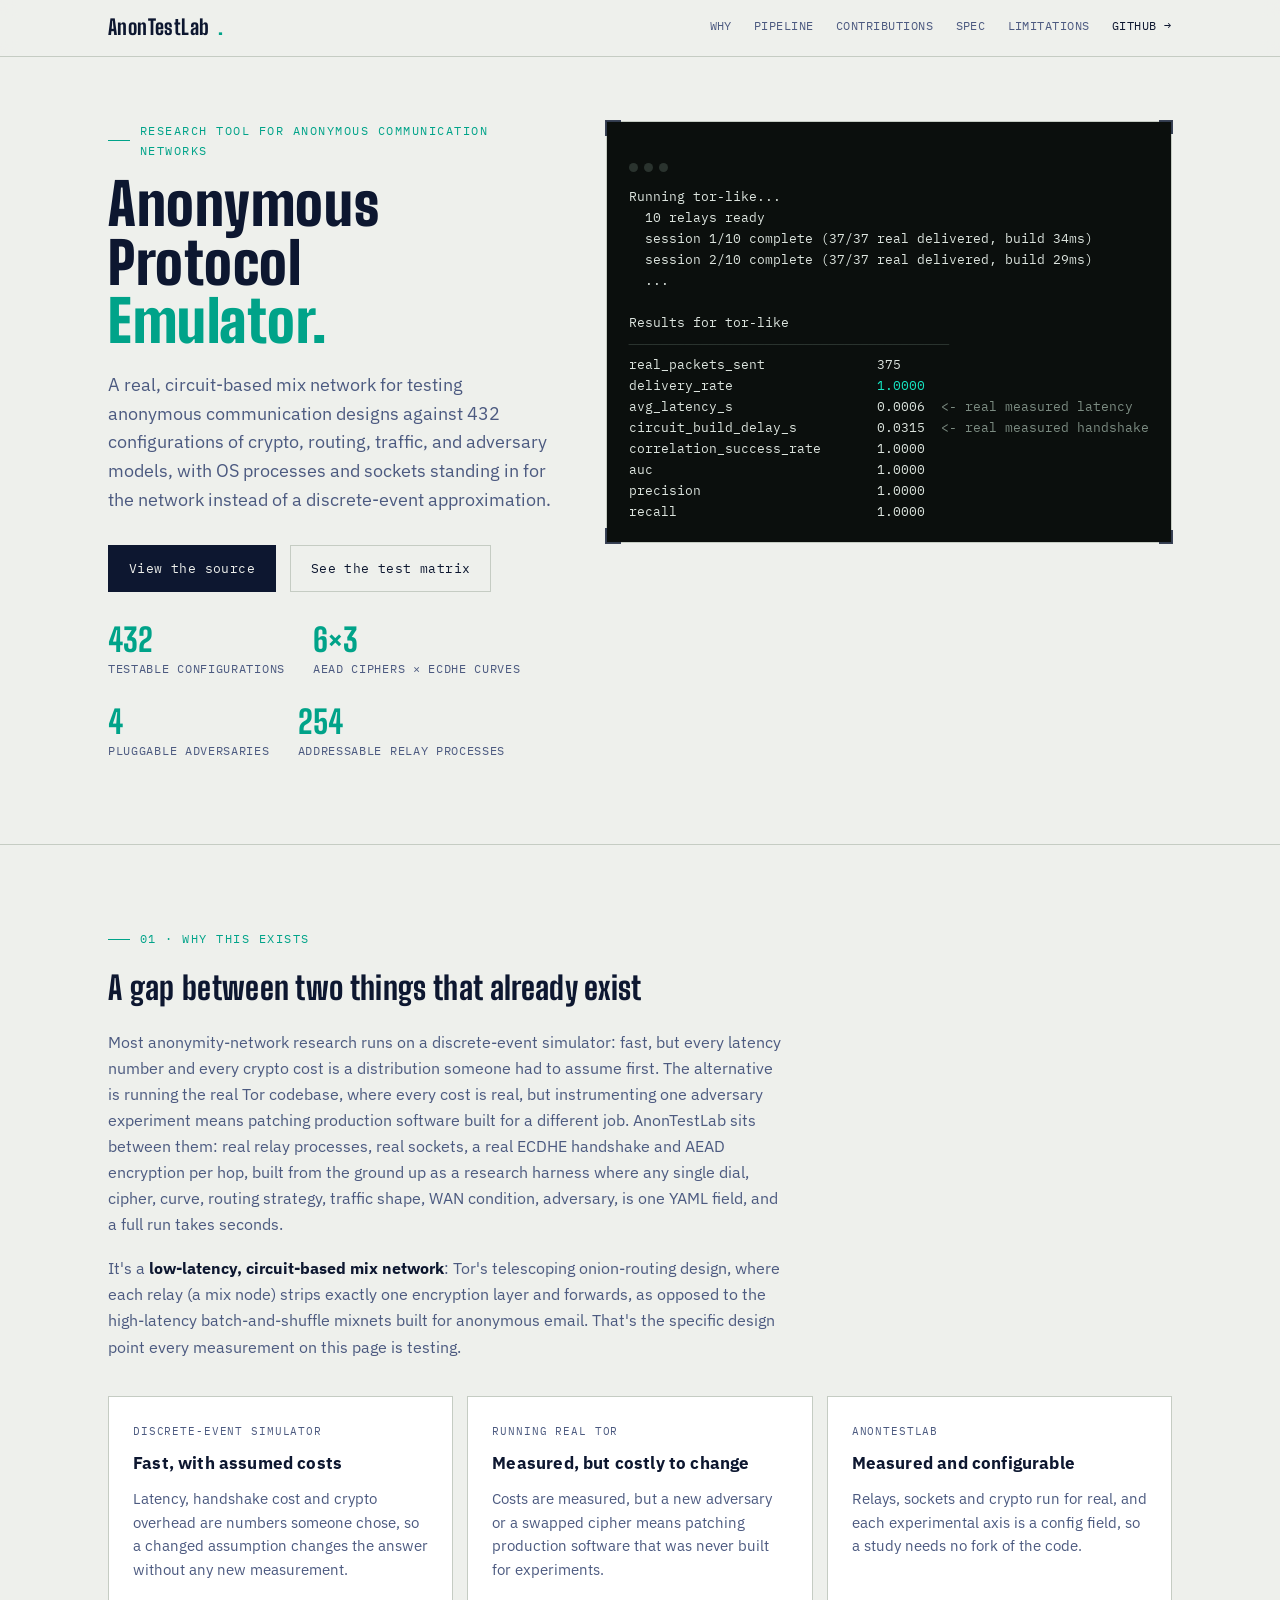
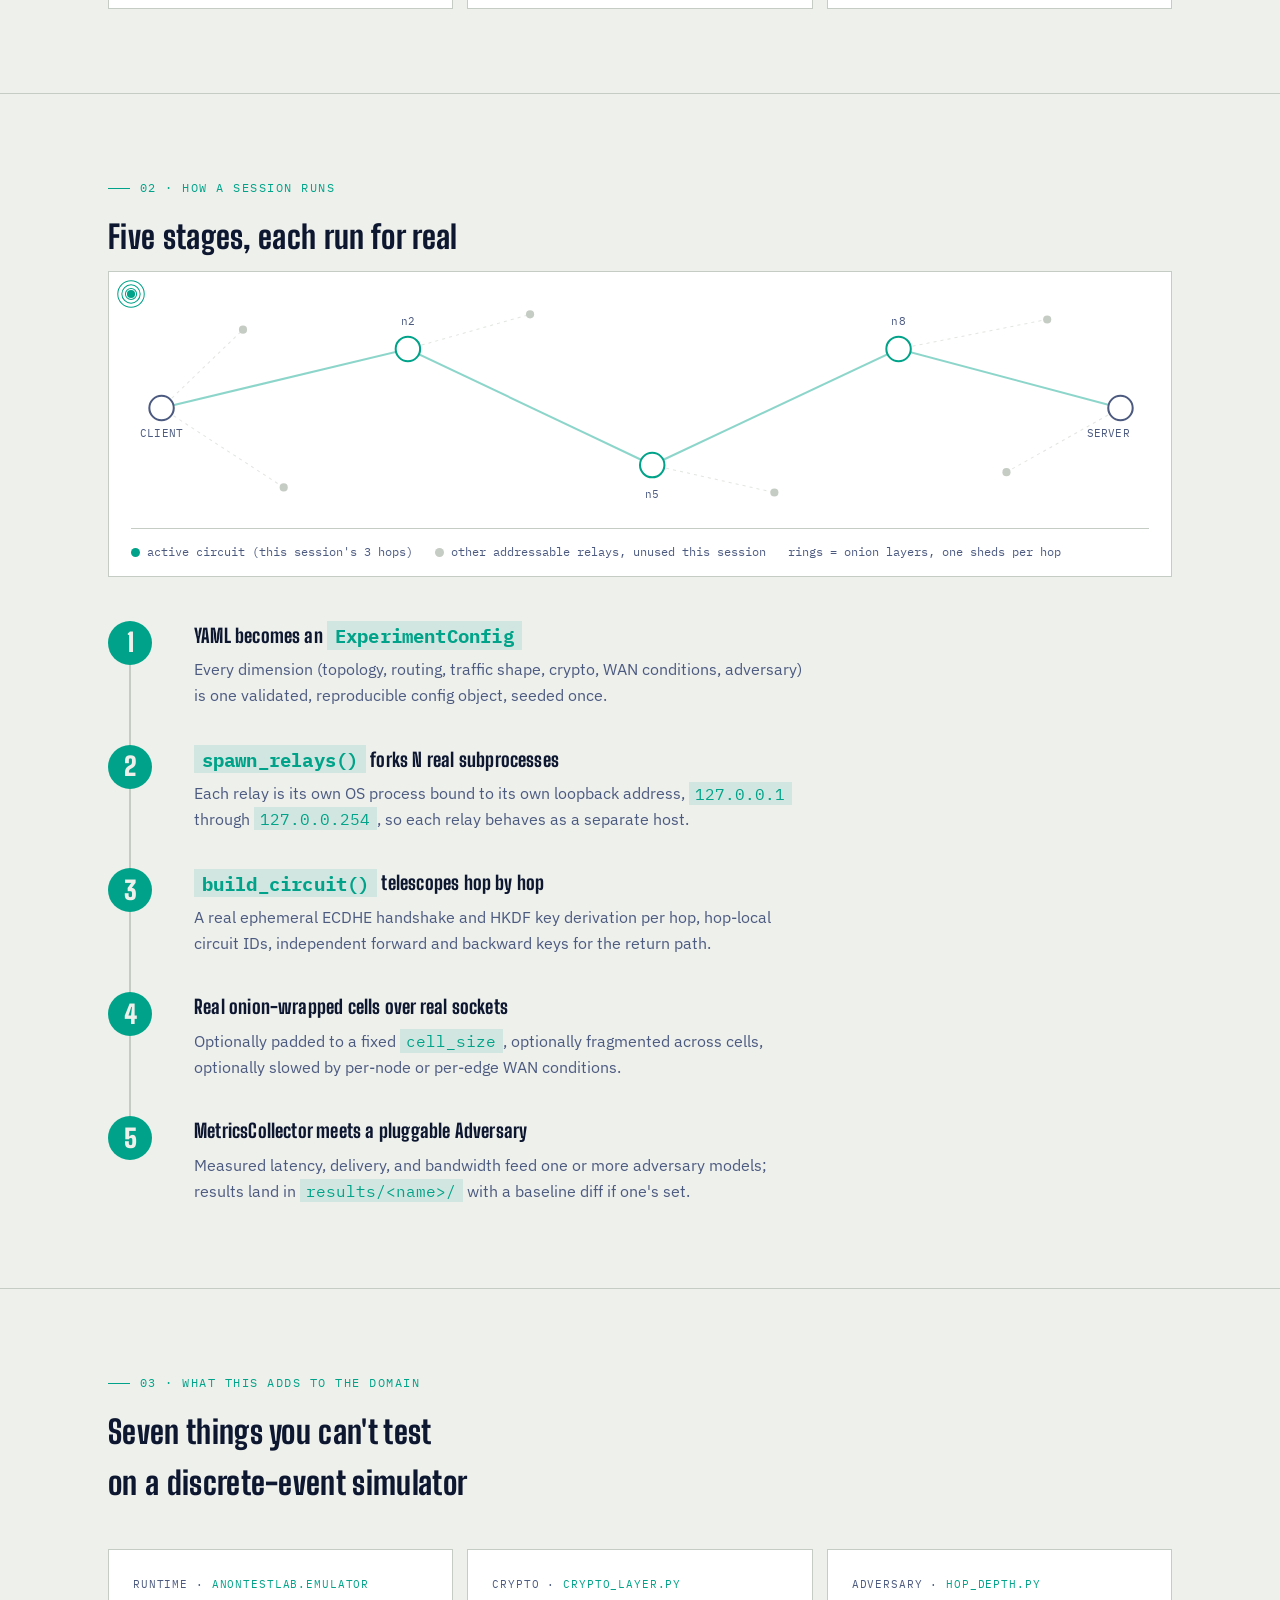
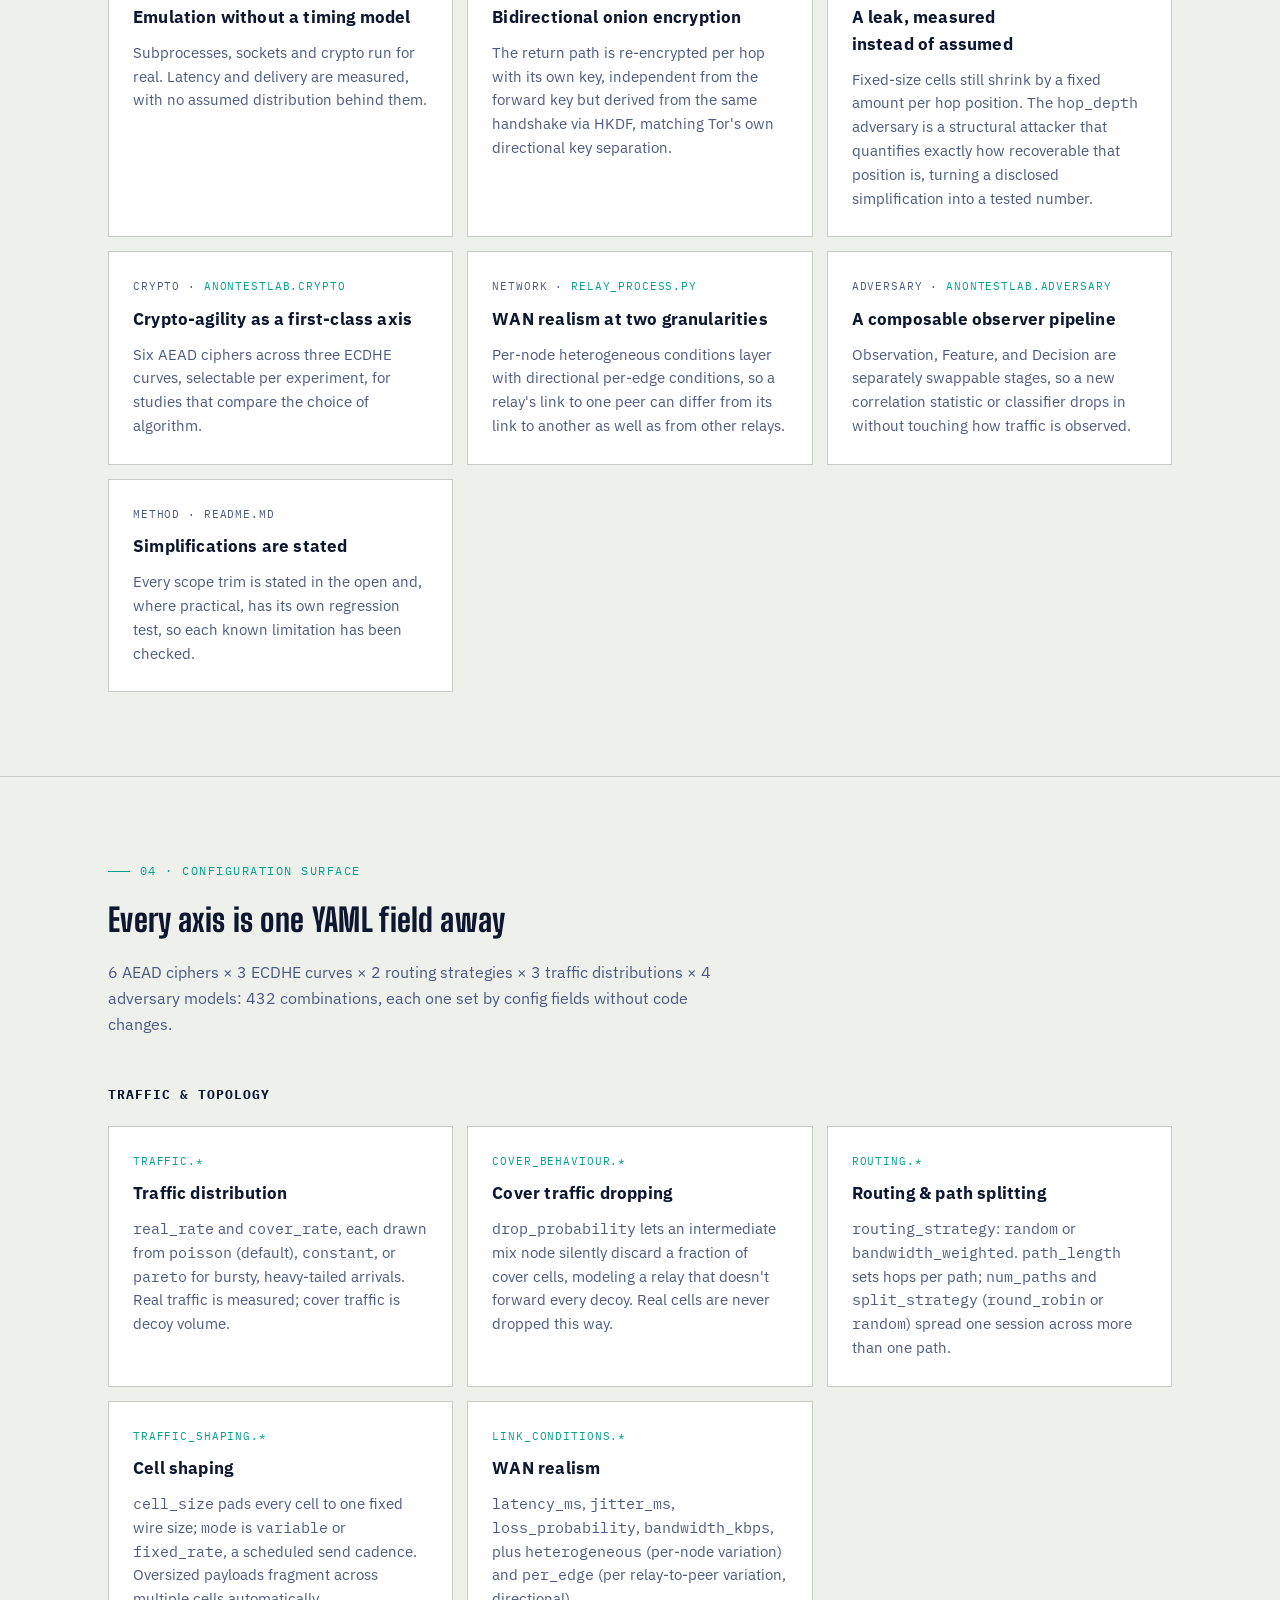
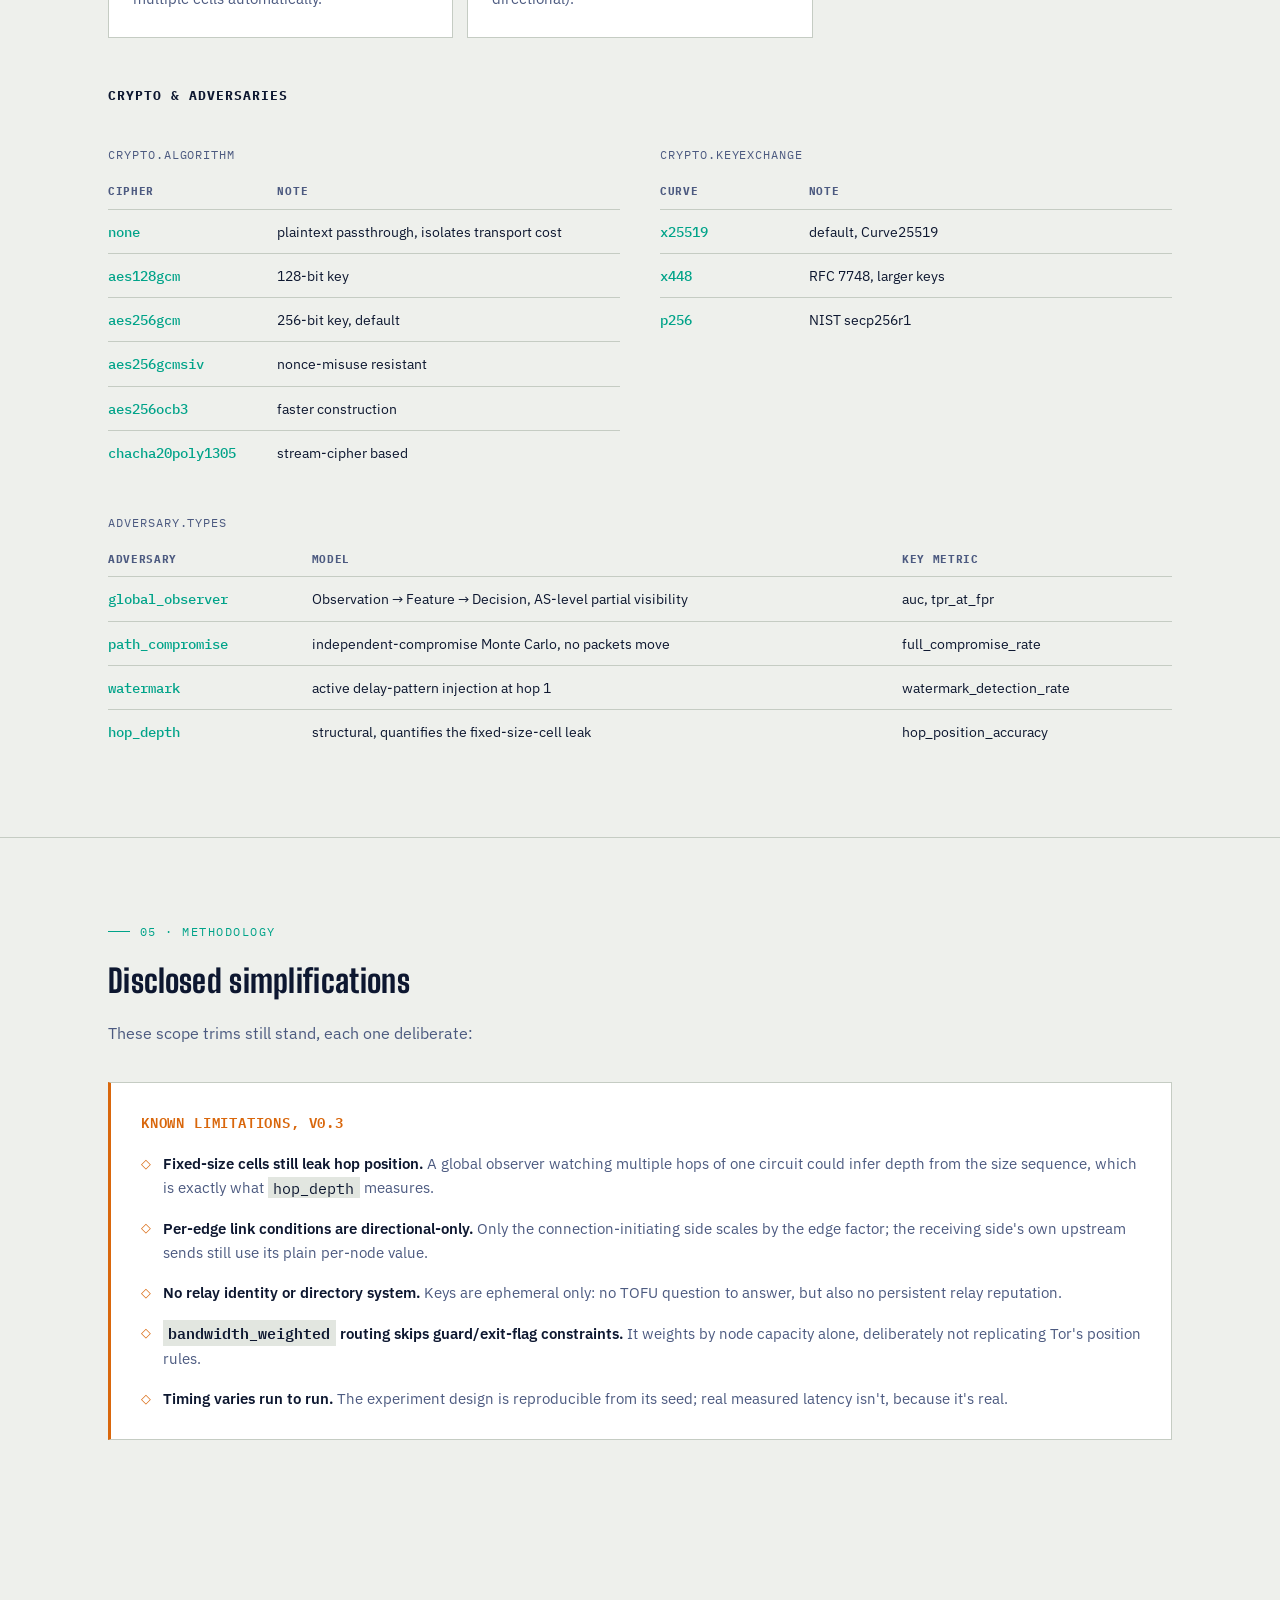
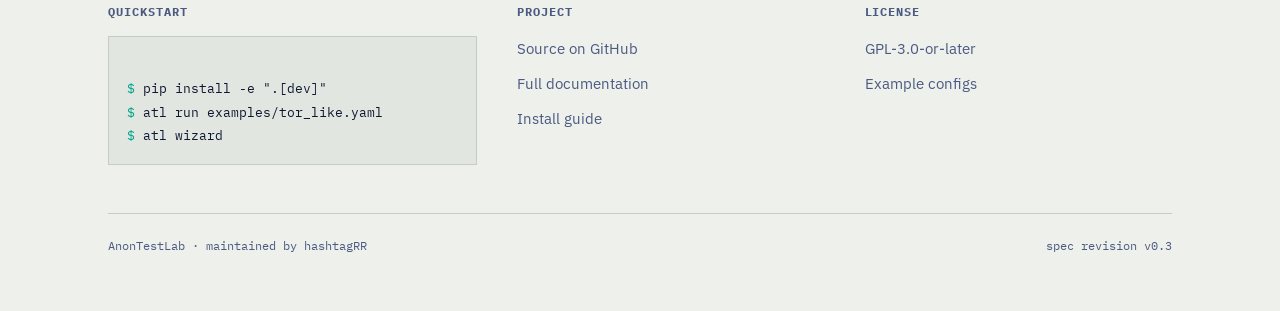
==== commit 8b8f537e: "Add multipath splitting, relay mixing, correlation attackers and model predictions Split policies (i" ====
--- a/docs/index.html
+++ b/docs/index.html
@@ -291,8 +291,8 @@
         <p class="lede">
           A real, circuit-based mix network for testing anonymous communication
           designs against 432 configurations of crypto, routing, traffic, and
-          adversary models, genuine OS processes and real sockets standing in
-          for the real network, not a discrete-event approximation of one.
+          adversary models, with OS processes and sockets standing in for the
+          network instead of a discrete-event approximation.
         </p>
         <div class="cta-row">
           <a class="btn primary" href="https://github.com/hashtagRR/AnonTestLab">View the source</a>
@@ -348,25 +348,25 @@
     <p style="color:var(--muted); max-width:68ch; margin-top:18px; font-size:1.02rem;">
       It's a <b style="color:var(--text);">low-latency, circuit-based mix network</b>:
       Tor's telescoping onion-routing design, where each relay (a mix node)
-      strips exactly one encryption layer and forwards, rather than the
+      strips exactly one encryption layer and forwards, as opposed to the
       high-latency batch-and-shuffle mixnets built for anonymous email. That's
       the specific design point every measurement on this page is testing.
     </p>
     <div class="contrib-grid" style="margin-top:36px; grid-template-columns: repeat(3, 1fr);">
       <div class="contrib">
         <div class="tag">Discrete-event simulator</div>
-        <h3>Fast, but assumed</h3>
-        <p>Latency, handshake cost, and crypto overhead are numbers someone chose. Change the assumption, get a different answer, not a different measurement.</p>
+        <h3>Fast, with assumed costs</h3>
+        <p>Latency, handshake cost and crypto overhead are numbers someone chose, so a changed assumption changes the answer without any new measurement.</p>
       </div>
       <div class="contrib">
         <div class="tag">Running real Tor</div>
-        <h3>Real, but heavyweight</h3>
-        <p>Every cost is genuine, but a new adversary or a swapped cipher means patching production software that was never built to be an experiment harness.</p>
+        <h3>Measured, but costly to change</h3>
+        <p>Costs are measured, but a new adversary or a swapped cipher means patching production software that was never built for experiments.</p>
       </div>
       <div class="contrib">
         <div class="tag">AnonTestLab</div>
-        <h3>Real, and a research harness</h3>
-        <p>Real relays, real sockets, real crypto cost, and every axis worth studying is a config field, not a fork.</p>
+        <h3>Measured and configurable</h3>
+        <p>Relays, sockets and crypto run for real, and each experimental axis is a config field, so a study needs no fork of the code.</p>
       </div>
     </div>
   </div>
@@ -374,8 +374,8 @@
 
 <section id="pipeline">
   <div class="wrap">
-    <div class="eyebrow">02 &middot; how a session actually runs</div>
-    <h2 style="font-size:2rem; font-weight:800; max-width:30ch;">Five real stages, no shortcuts</h2>
+    <div class="eyebrow">02 &middot; how a session runs</div>
+    <h2 style="font-size:2rem; font-weight:800; max-width:30ch;">Five stages, each run for real</h2>
 
     <div class="circuit-diagram">
       <svg viewBox="0 0 1000 220" role="img" aria-label="Animated diagram of a telescoping onion circuit: a packet travels from the client through three relays to the exit, shedding one encryption layer per hop, while other relays in the addressable pool sit unused.">
@@ -435,7 +435,7 @@
         <div class="idx">2</div>
         <div>
           <h3><code>spawn_relays()</code> forks N real subprocesses</h3>
-          <p>Each relay is its own OS process bound to its own loopback address, <code>127.0.0.1</code> through <code>127.0.0.254</code>, not a coroutine pretending to be a host.</p>
+          <p>Each relay is its own OS process bound to its own loopback address, <code>127.0.0.1</code> through <code>127.0.0.254</code>, so each relay behaves as a separate host.</p>
         </div>
       </div>
       <div class="step">
@@ -470,8 +470,8 @@
     <div class="contrib-grid">
       <div class="contrib">
         <div class="tag">RUNTIME &middot; <code>anontestlab.emulator</code></div>
-        <h3>Genuine emulation, not a timing model</h3>
-        <p>Real subprocesses, real sockets, real crypto cost. Latency and delivery are measured outcomes, never sampled from a distribution someone had to assume first.</p>
+        <h3>Emulation without a timing model</h3>
+        <p>Subprocesses, sockets and crypto run for real. Latency and delivery are measured, with no assumed distribution behind them.</p>
       </div>
       <div class="contrib">
         <div class="tag">CRYPTO &middot; <code>crypto_layer.py</code></div>
@@ -486,12 +486,12 @@
       <div class="contrib">
         <div class="tag">CRYPTO &middot; <code>anontestlab.crypto</code></div>
         <h3>Crypto-agility as a first-class axis</h3>
-        <p>Six AEAD ciphers across three ECDHE curves, selectable per experiment, for studies that actually compare algorithm choice rather than assuming one.</p>
+        <p>Six AEAD ciphers across three ECDHE curves, selectable per experiment, for studies that compare the choice of algorithm.</p>
       </div>
       <div class="contrib">
         <div class="tag">NETWORK &middot; <code>relay_process.py</code></div>
         <h3>WAN realism at two granularities</h3>
-        <p>Per-node heterogeneous conditions layer with directional per-edge conditions, so a relay's link to one peer can differ from its link to another, not just from other relays.</p>
+        <p>Per-node heterogeneous conditions layer with directional per-edge conditions, so a relay's link to one peer can differ from its link to another as well as from other relays.</p>
       </div>
       <div class="contrib">
         <div class="tag">ADVERSARY &middot; <code>anontestlab.adversary</code></div>
@@ -500,8 +500,8 @@
       </div>
       <div class="contrib">
         <div class="tag">METHOD &middot; README.md</div>
-        <h3>Simplifications are disclosed, not discovered</h3>
-        <p>Every scope trim is stated in the open and, where practical, given its own regression test, so "known limitation" means audited, not unexamined.</p>
+        <h3>Simplifications are stated</h3>
+        <p>Every scope trim is stated in the open and, where practical, has its own regression test, so each known limitation has been checked.</p>
       </div>
     </div>
   </div>
@@ -514,7 +514,7 @@
     <p style="color:var(--muted); max-width:64ch; margin-top:14px;">
       6 AEAD ciphers &times; 3 ECDHE curves &times; 2 routing strategies &times; 3
       traffic distributions &times; 4 adversary models: 432 combinations, each one
-      a real config field, not a code change.
+      set by config fields without code changes.
     </p>
 
     <h3 style="font-family:'IBM Plex Mono', monospace; font-size:.8rem; letter-spacing:.08em; text-transform:uppercase; color:var(--text); margin-top:48px;">Traffic &amp; topology</h3>
@@ -592,10 +592,9 @@
 <section id="limitations">
   <div class="wrap">
     <div class="eyebrow">05 &middot; methodology</div>
-    <h2 style="font-size:2rem; font-weight:800; max-width:30ch;">Disclosed simplifications, not claims</h2>
+    <h2 style="font-size:2rem; font-weight:800; max-width:30ch;">Disclosed simplifications</h2>
     <p style="color:var(--muted); max-width:64ch; margin-top:14px;">
-      A research harness earns trust by stating its scope trims in the open. These
-      are the ones that still stand, each one deliberate:
+      These scope trims still stand, each one deliberate:
     </p>
     <div class="disclosure">
       <h3>Known limitations, v0.3</h3>
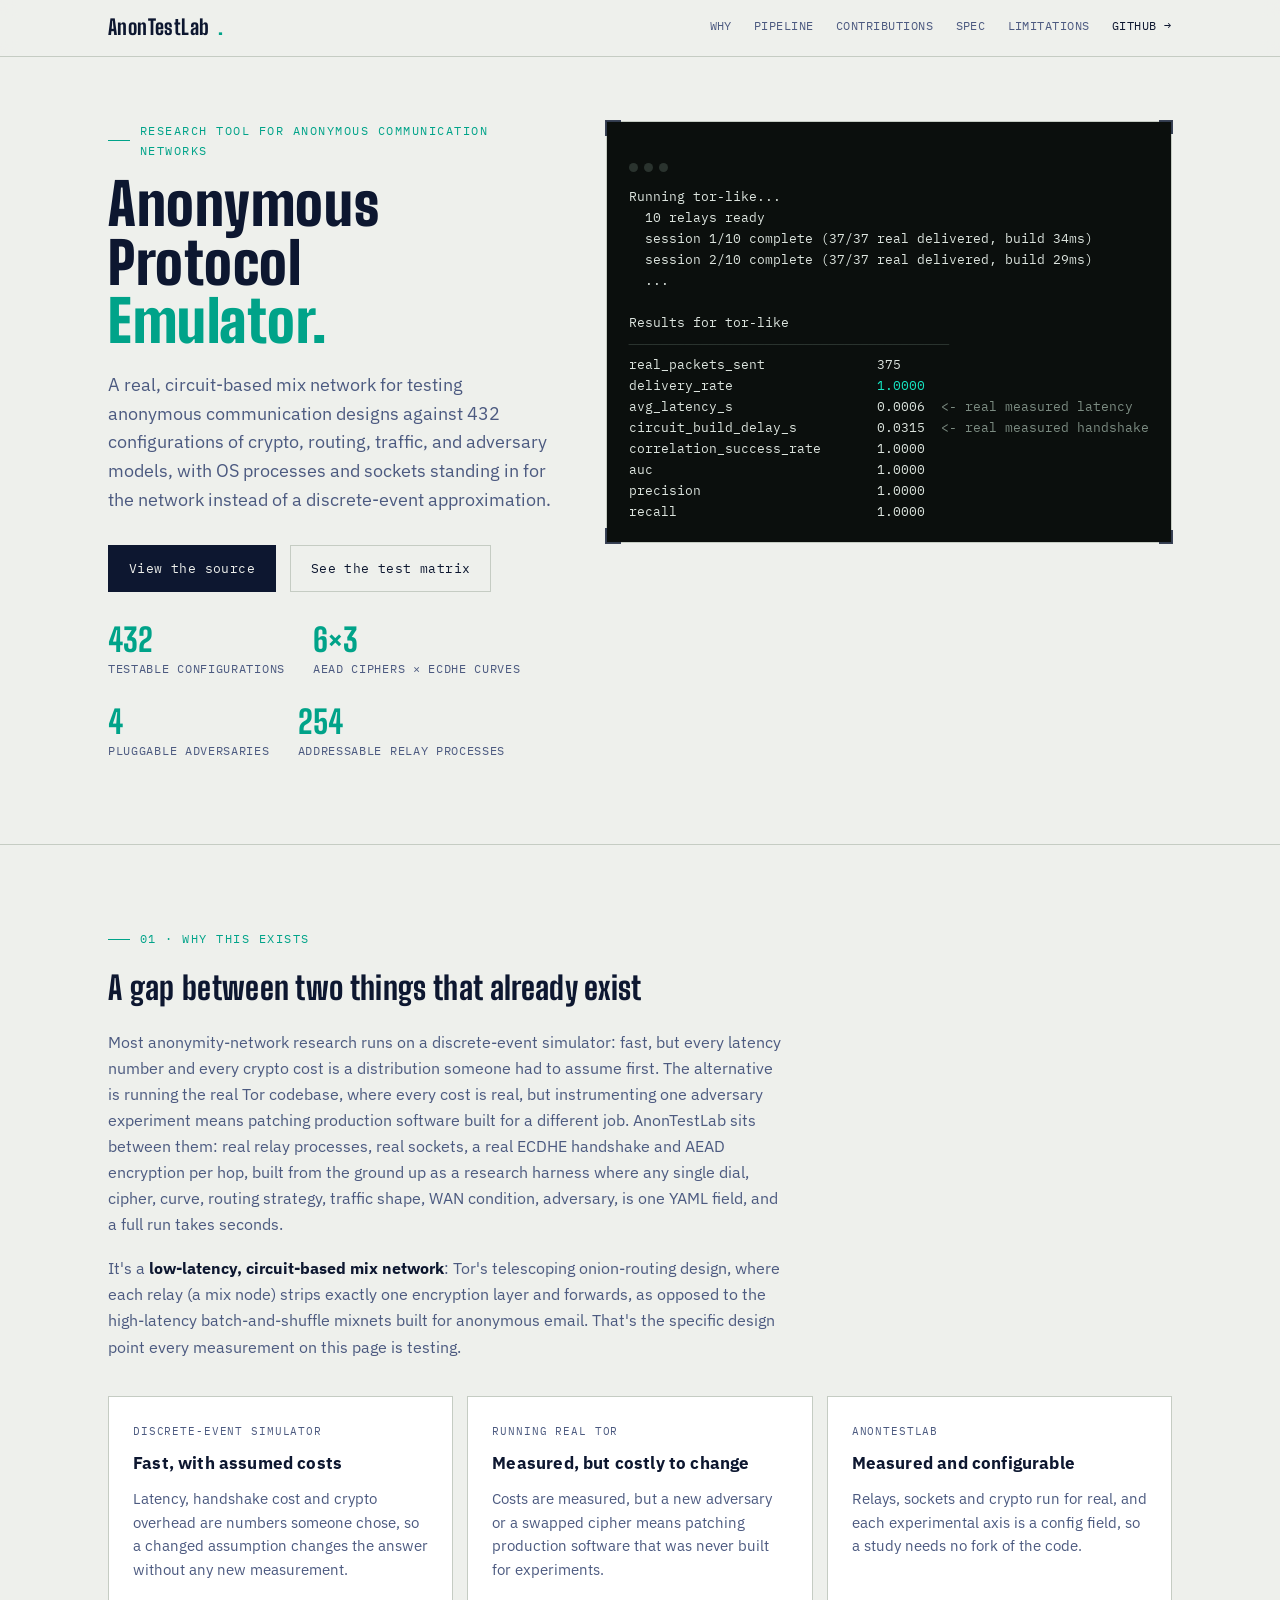
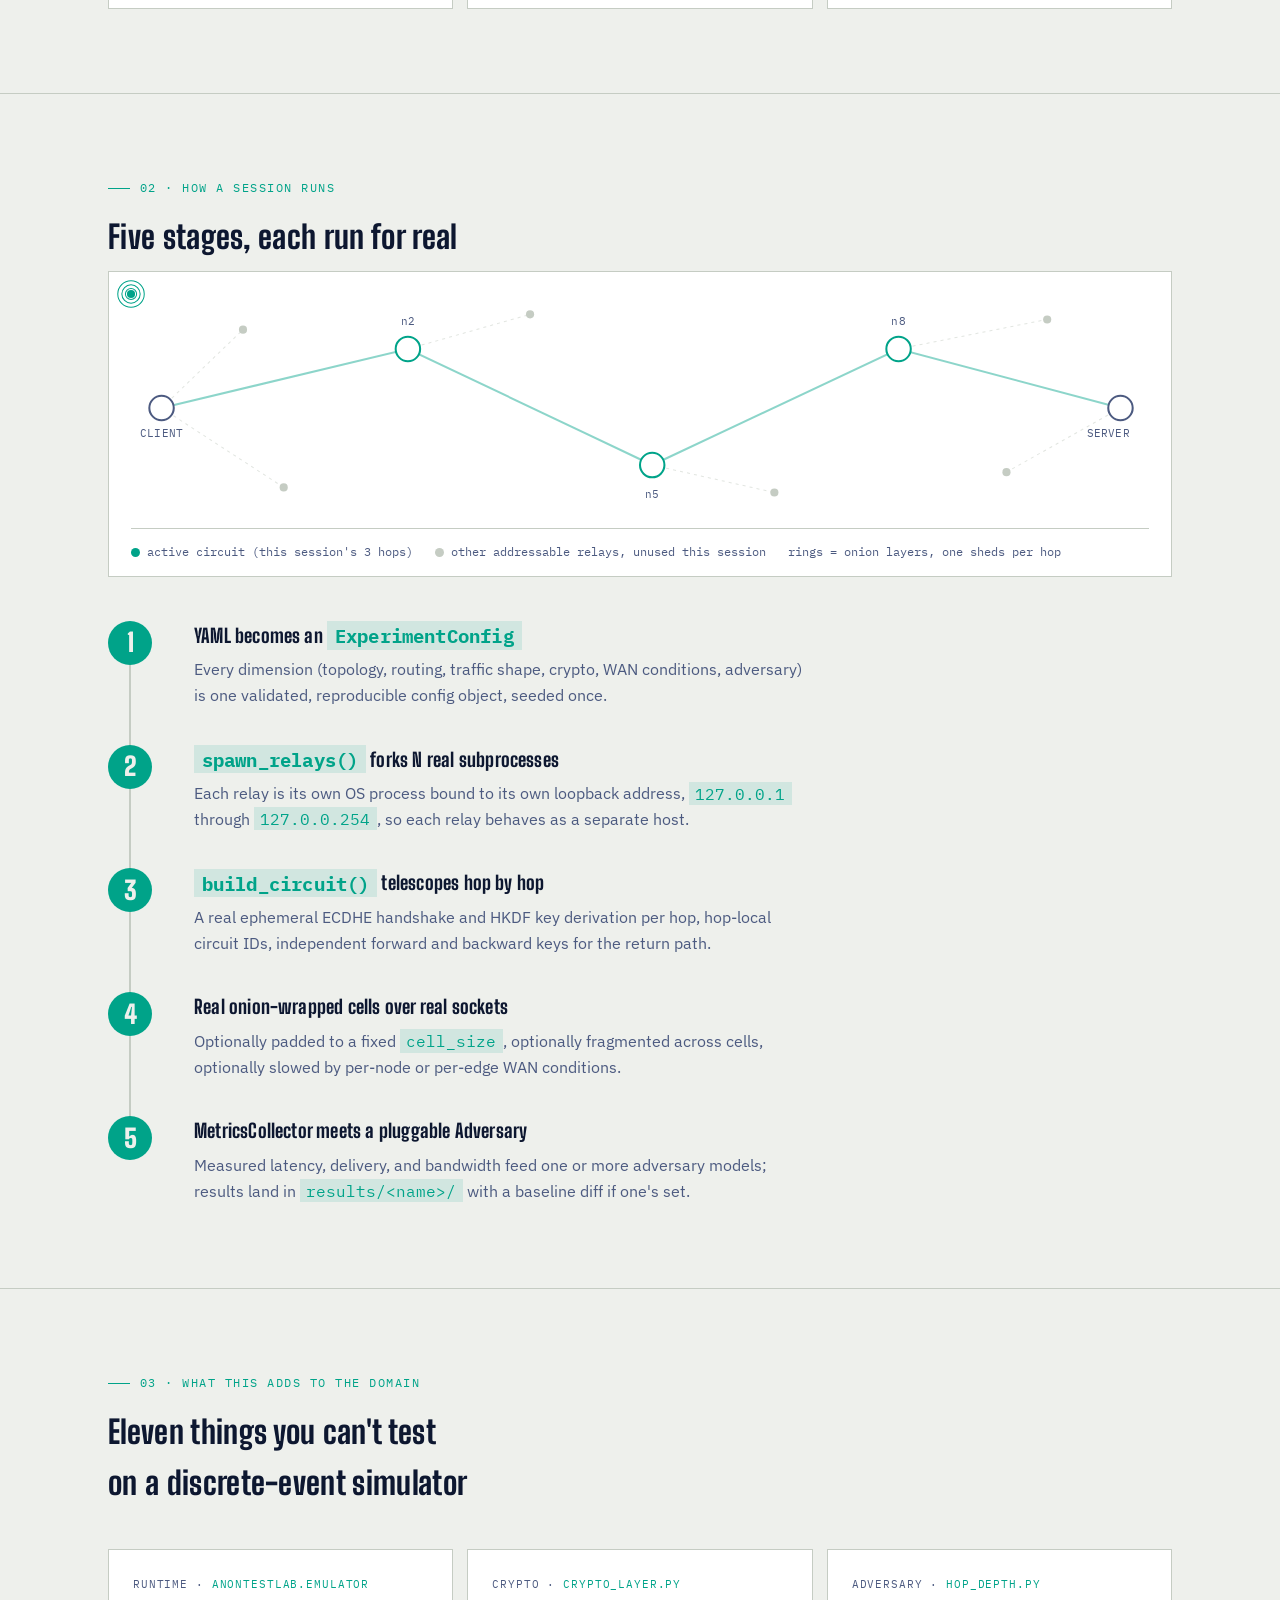
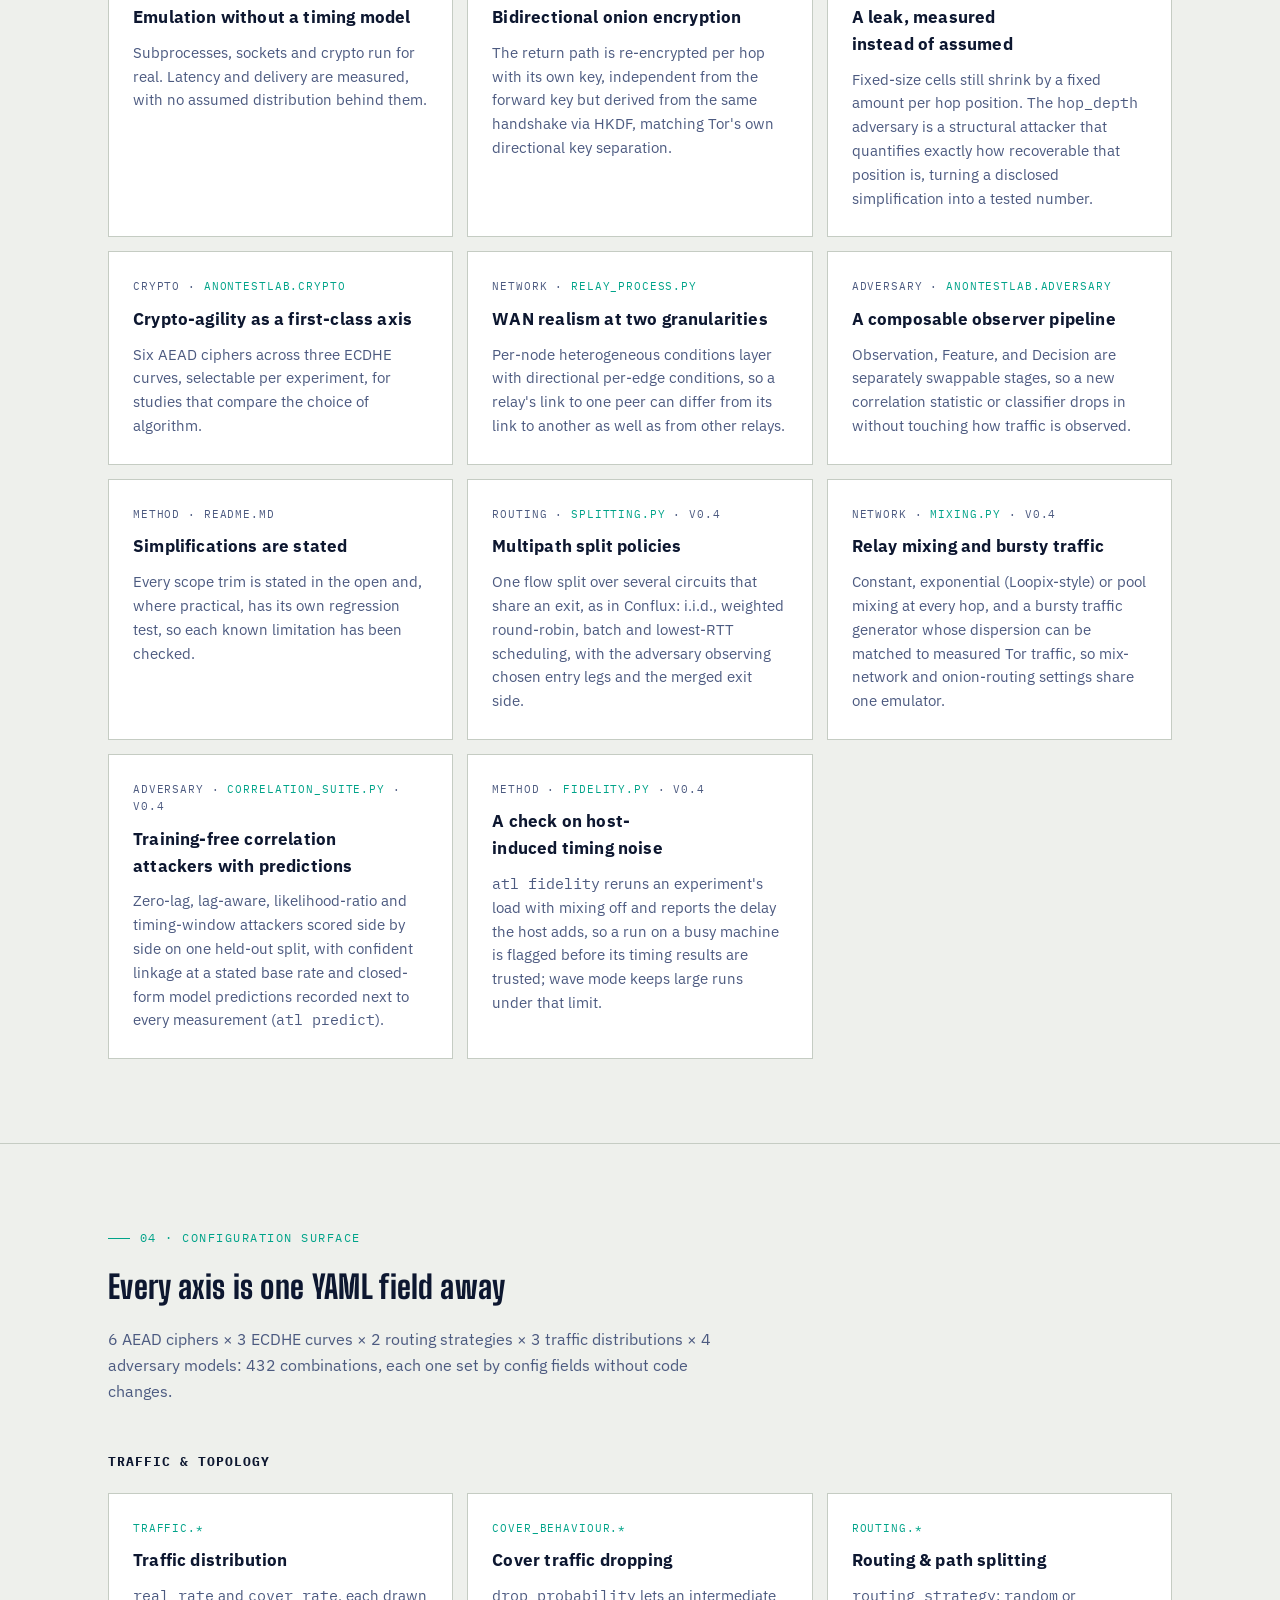
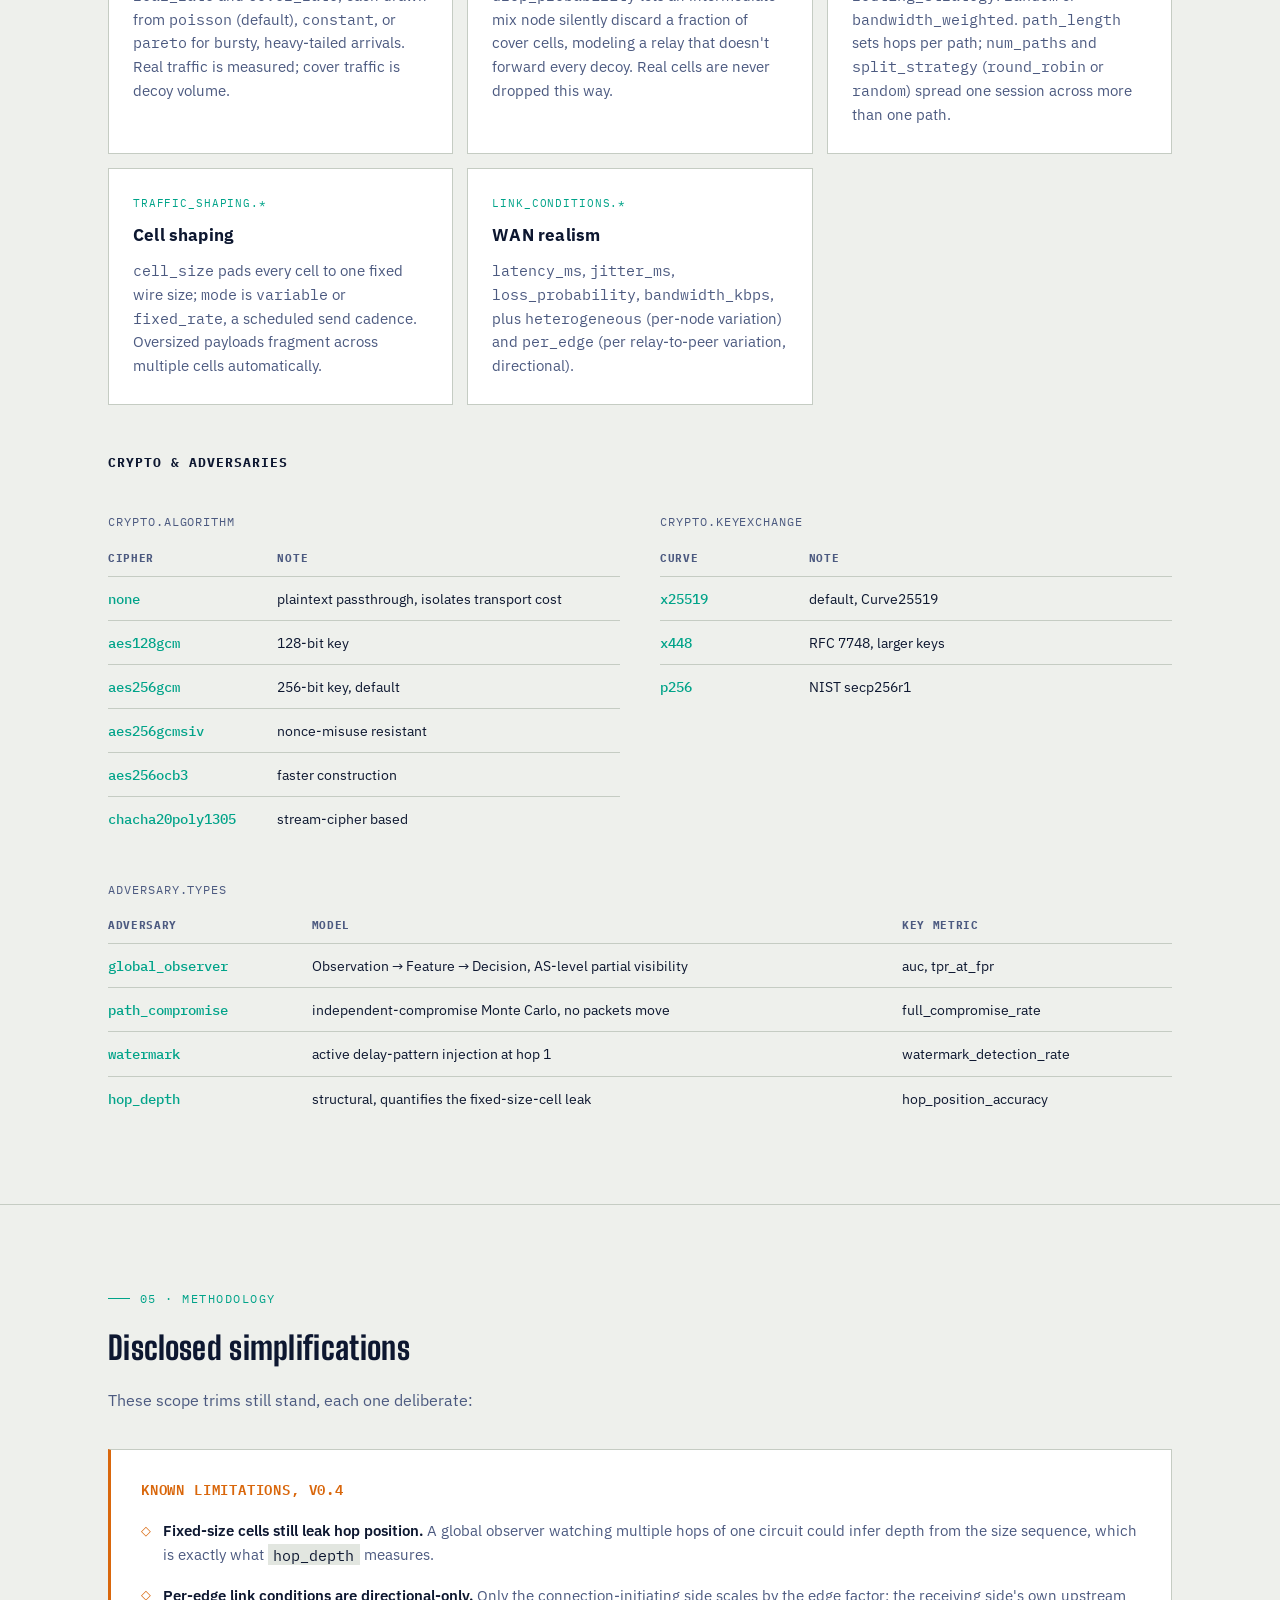
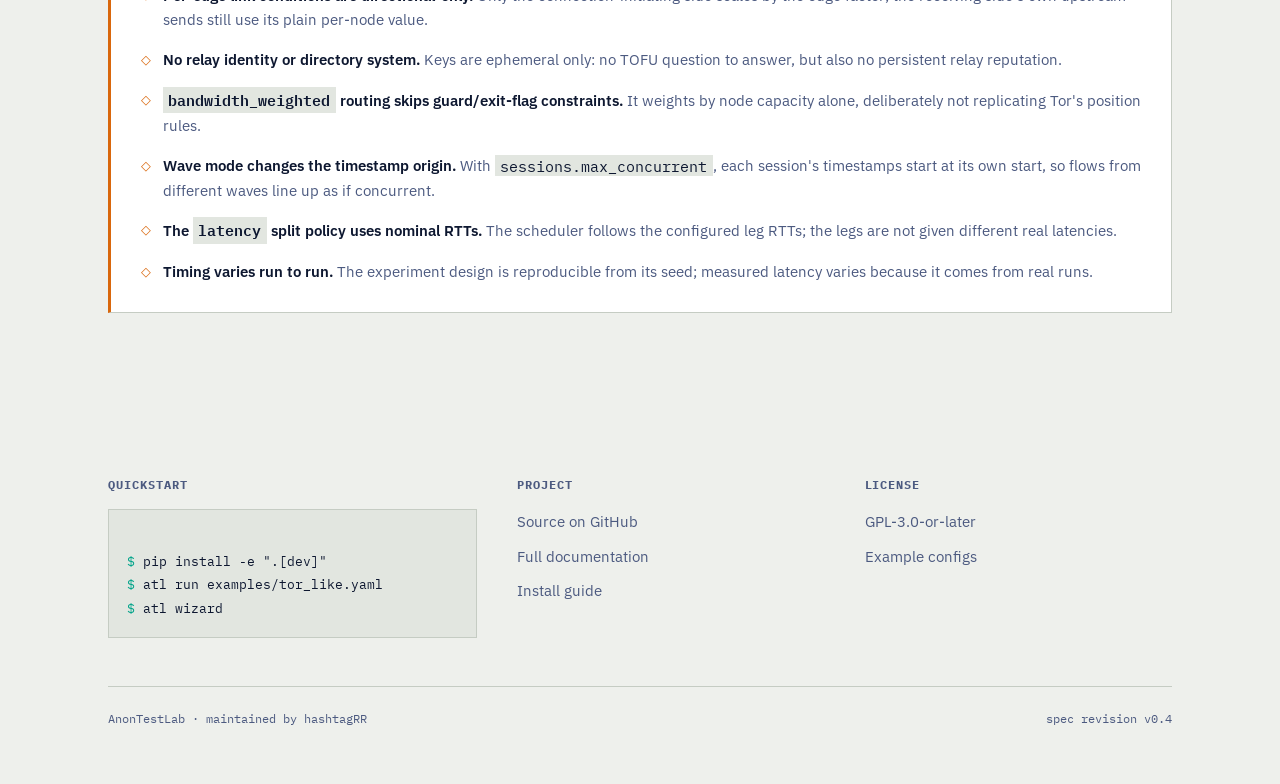
==== commit 199deae8: "Release 0.4.0: changelog, docs page for v0.4, lint fix Bump the version to 0.4.0, add CHANGELOG.md, " ====
--- a/docs/index.html
+++ b/docs/index.html
@@ -466,7 +466,7 @@
 <section id="contributions">
   <div class="wrap">
     <div class="eyebrow">03 &middot; what this adds to the domain</div>
-    <h2 style="font-size:2rem; font-weight:800; max-width:34ch;">Seven things you can't test on a discrete-event simulator</h2>
+    <h2 style="font-size:2rem; font-weight:800; max-width:34ch;">Eleven things you can't test on a discrete-event simulator</h2>
     <div class="contrib-grid">
       <div class="contrib">
         <div class="tag">RUNTIME &middot; <code>anontestlab.emulator</code></div>
@@ -502,6 +502,26 @@
         <div class="tag">METHOD &middot; README.md</div>
         <h3>Simplifications are stated</h3>
         <p>Every scope trim is stated in the open and, where practical, has its own regression test, so each known limitation has been checked.</p>
+      </div>
+      <div class="contrib">
+        <div class="tag">ROUTING &middot; <code>splitting.py</code> &middot; v0.4</div>
+        <h3>Multipath split policies</h3>
+        <p>One flow split over several circuits that share an exit, as in Conflux: i.i.d., weighted round-robin, batch and lowest-RTT scheduling, with the adversary observing chosen entry legs and the merged exit side.</p>
+      </div>
+      <div class="contrib">
+        <div class="tag">NETWORK &middot; <code>mixing.py</code> &middot; v0.4</div>
+        <h3>Relay mixing and bursty traffic</h3>
+        <p>Constant, exponential (Loopix-style) or pool mixing at every hop, and a bursty traffic generator whose dispersion can be matched to measured Tor traffic, so mix-network and onion-routing settings share one emulator.</p>
+      </div>
+      <div class="contrib">
+        <div class="tag">ADVERSARY &middot; <code>correlation_suite.py</code> &middot; v0.4</div>
+        <h3>Training-free correlation attackers with predictions</h3>
+        <p>Zero-lag, lag-aware, likelihood-ratio and timing-window attackers scored side by side on one held-out split, with confident linkage at a stated base rate and closed-form model predictions recorded next to every measurement (<code>atl predict</code>).</p>
+      </div>
+      <div class="contrib">
+        <div class="tag">METHOD &middot; <code>fidelity.py</code> &middot; v0.4</div>
+        <h3>A check on host-induced timing noise</h3>
+        <p><code>atl fidelity</code> reruns an experiment's load with mixing off and reports the delay the host adds, so a run on a busy machine is flagged before its timing results are trusted; wave mode keeps large runs under that limit.</p>
       </div>
     </div>
   </div>
@@ -597,13 +617,15 @@
       These scope trims still stand, each one deliberate:
     </p>
     <div class="disclosure">
-      <h3>Known limitations, v0.3</h3>
+      <h3>Known limitations, v0.4</h3>
       <ul>
         <li><b>Fixed-size cells still leak hop position.</b> A global observer watching multiple hops of one circuit could infer depth from the size sequence, which is exactly what <code>hop_depth</code> measures.</li>
         <li><b>Per-edge link conditions are directional-only.</b> Only the connection-initiating side scales by the edge factor; the receiving side's own upstream sends still use its plain per-node value.</li>
         <li><b>No relay identity or directory system.</b> Keys are ephemeral only: no TOFU question to answer, but also no persistent relay reputation.</li>
         <li><b><code>bandwidth_weighted</code> routing skips guard/exit-flag constraints.</b> It weights by node capacity alone, deliberately not replicating Tor's position rules.</li>
-        <li><b>Timing varies run to run.</b> The experiment design is reproducible from its seed; real measured latency isn't, because it's real.</li>
+        <li><b>Wave mode changes the timestamp origin.</b> With <code>sessions.max_concurrent</code>, each session's timestamps start at its own start, so flows from different waves line up as if concurrent.</li>
+        <li><b>The <code>latency</code> split policy uses nominal RTTs.</b> The scheduler follows the configured leg RTTs; the legs are not given different real latencies.</li>
+        <li><b>Timing varies run to run.</b> The experiment design is reproducible from its seed; measured latency varies because it comes from real runs.</li>
       </ul>
     </div>
   </div>
@@ -637,7 +659,7 @@
     </div>
     <div class="foot-bottom">
       <span>AnonTestLab &middot; maintained by hashtagRR</span>
-      <span>spec revision v0.3</span>
+      <span>spec revision v0.4</span>
     </div>
   </div>
 </footer>
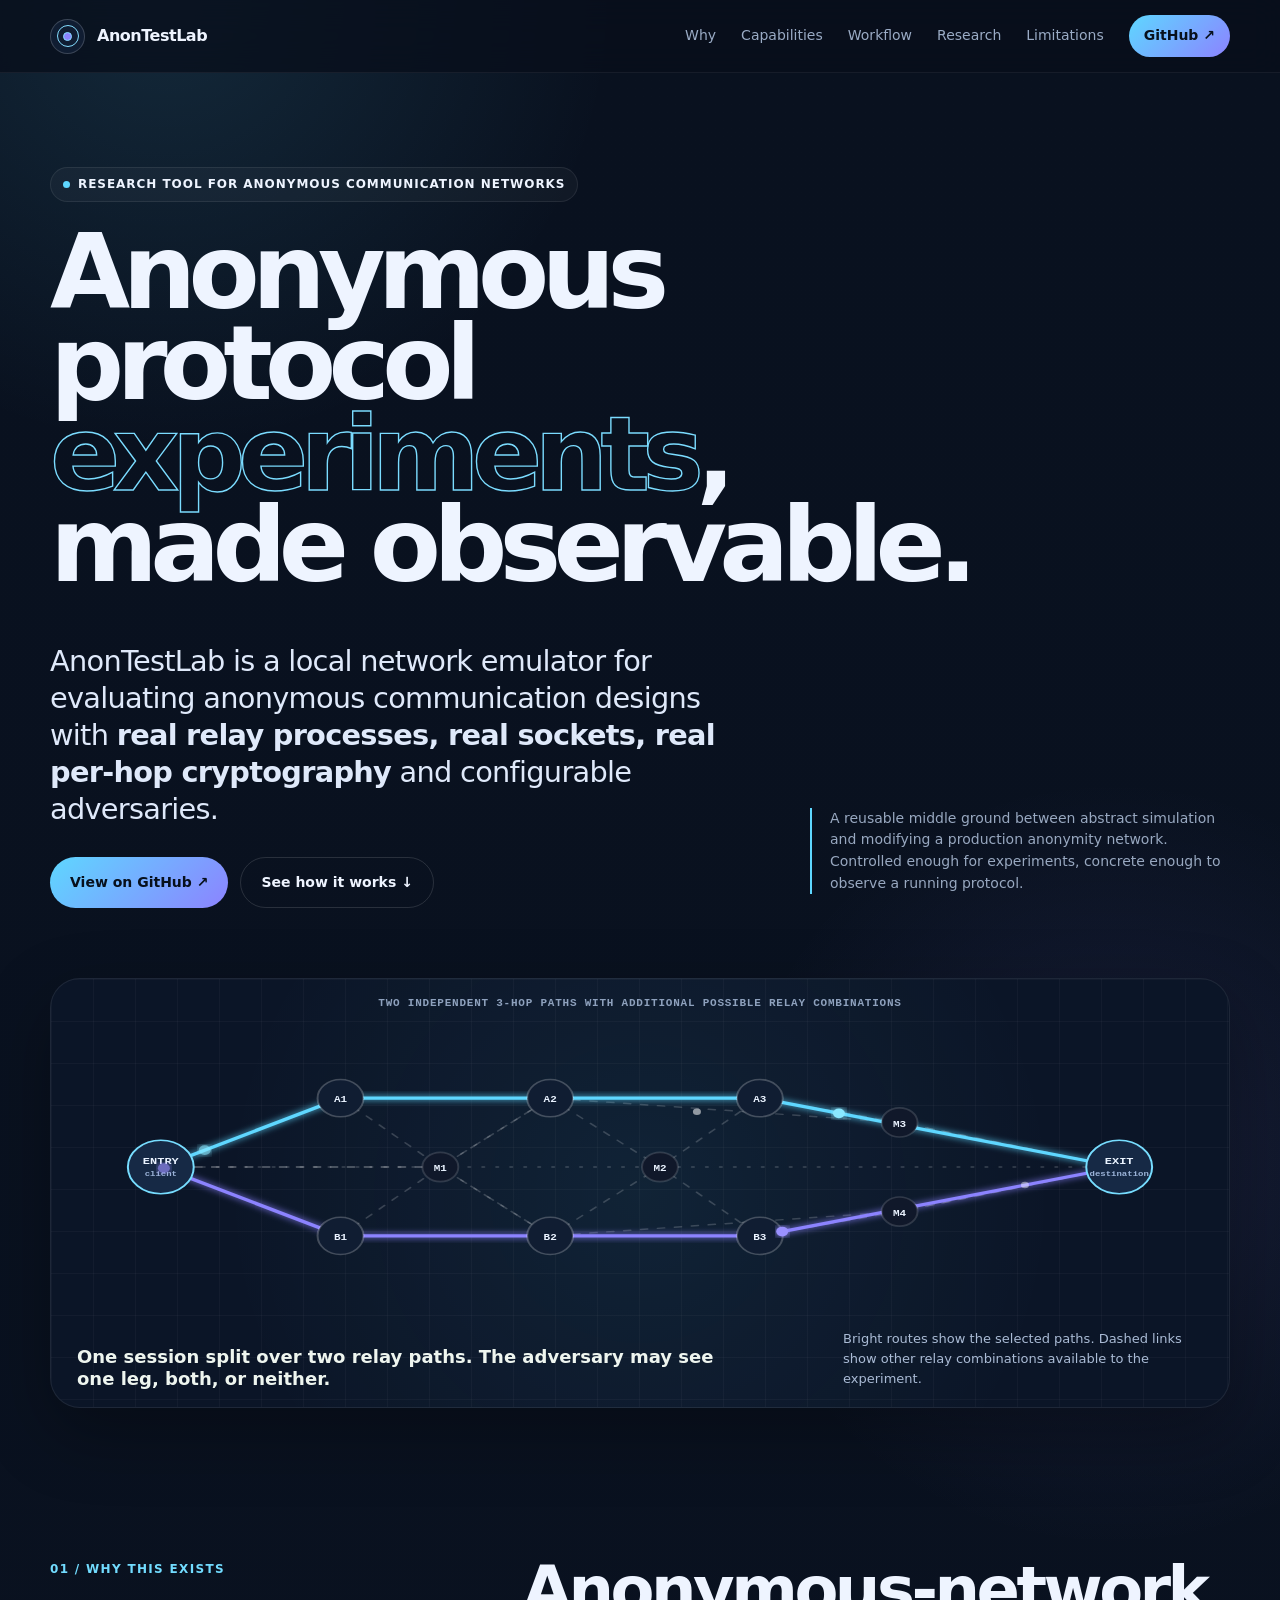
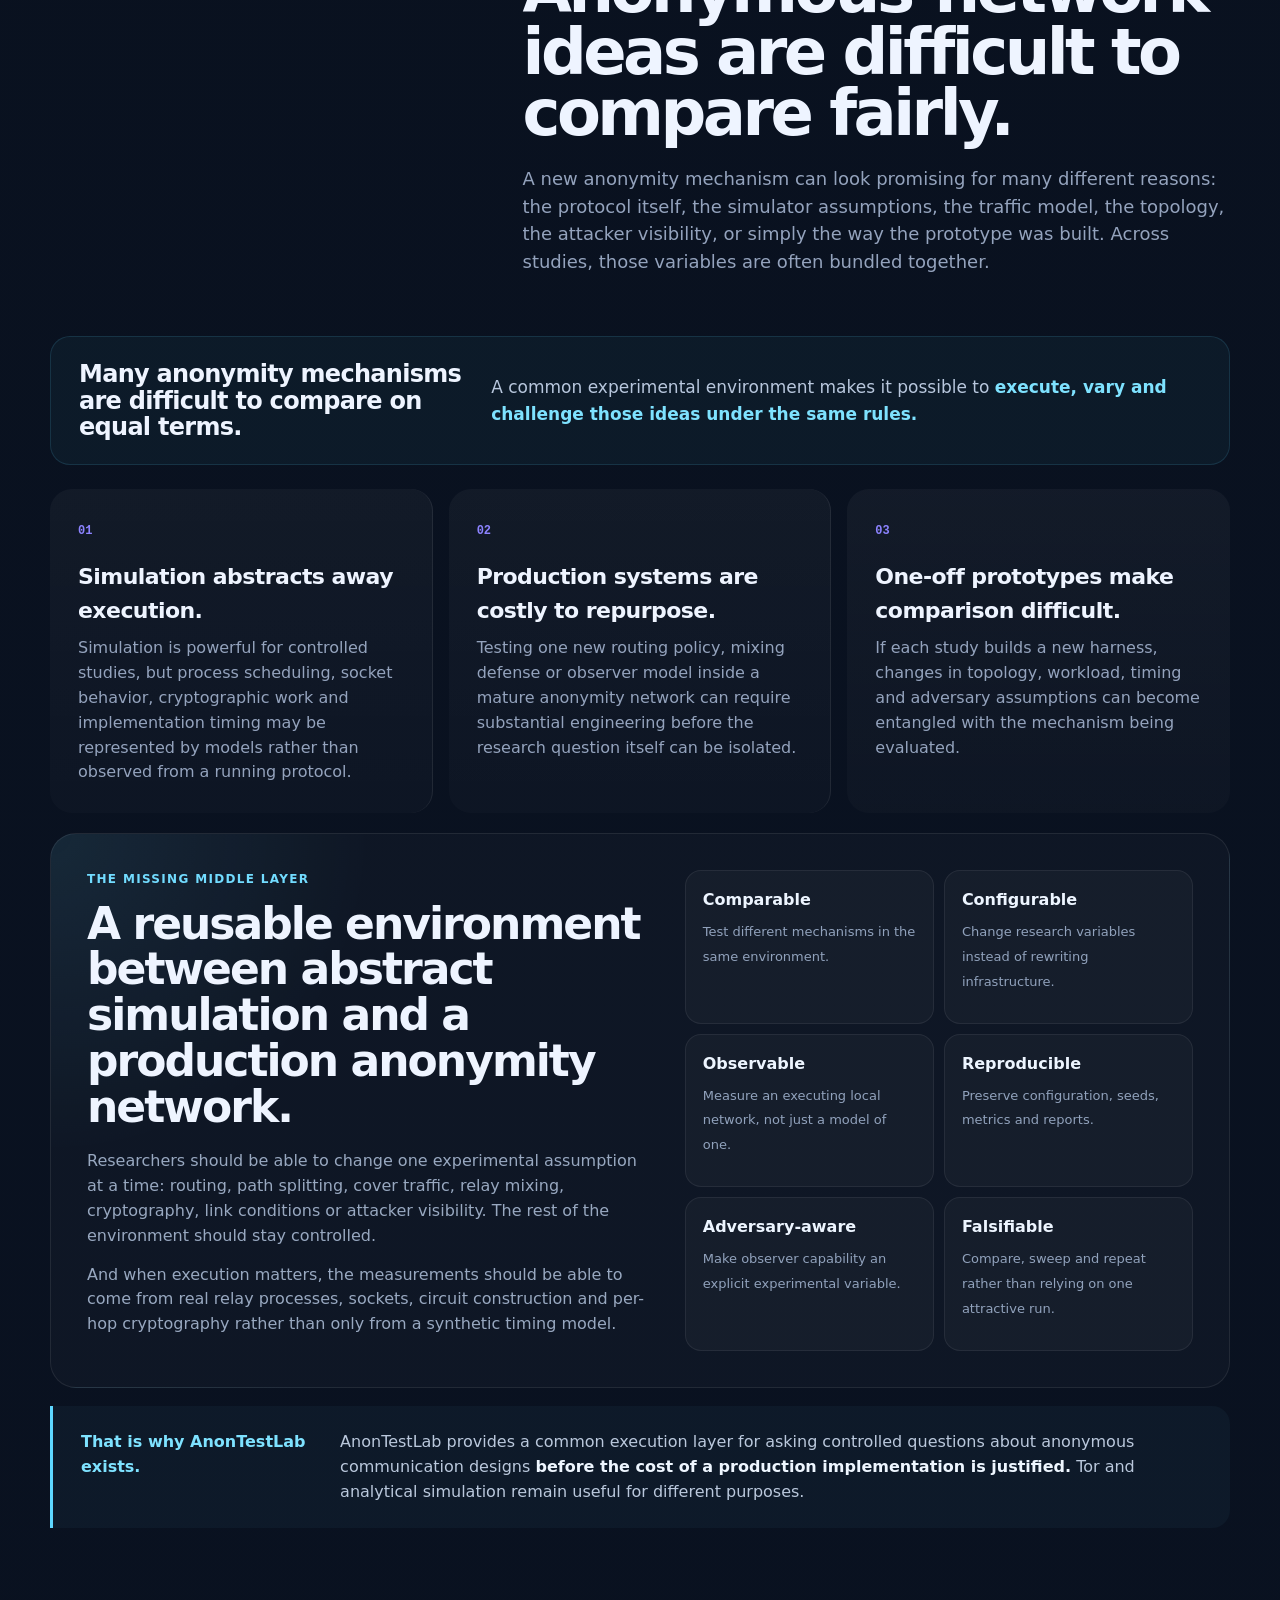
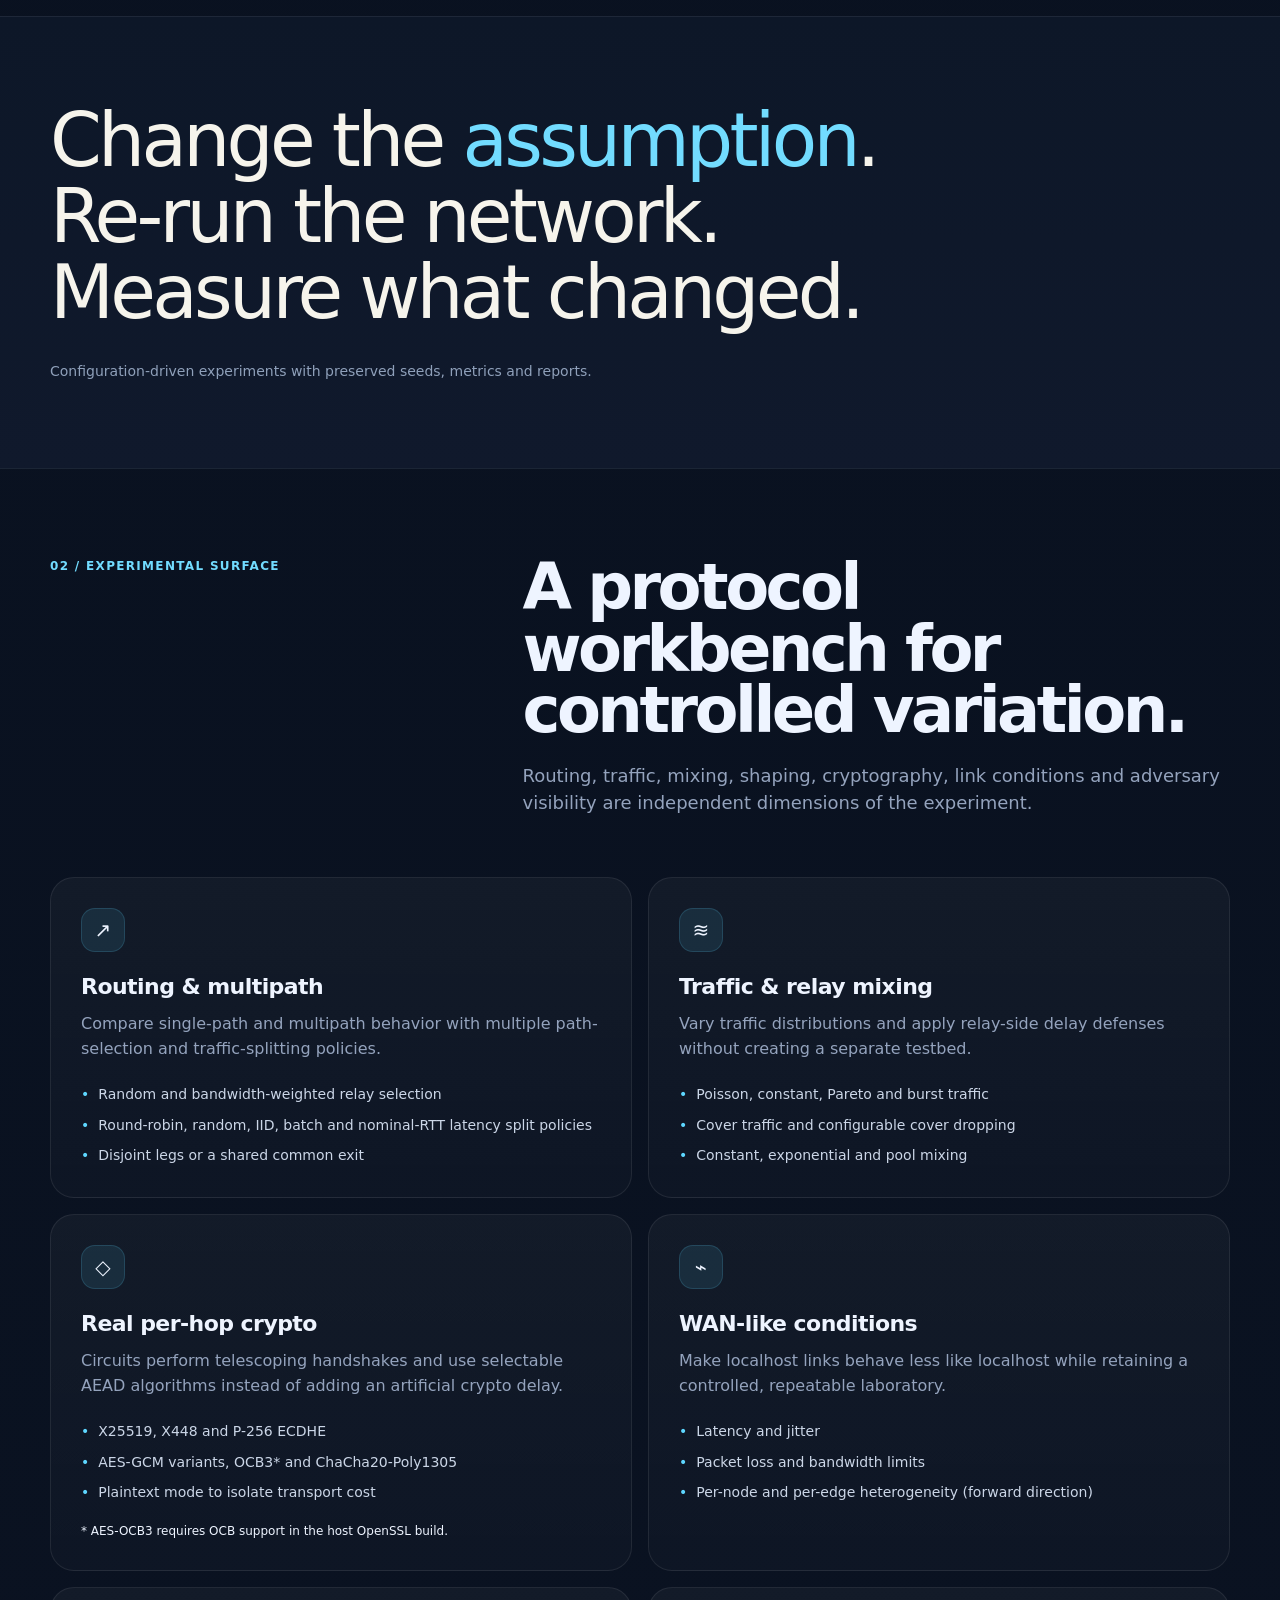
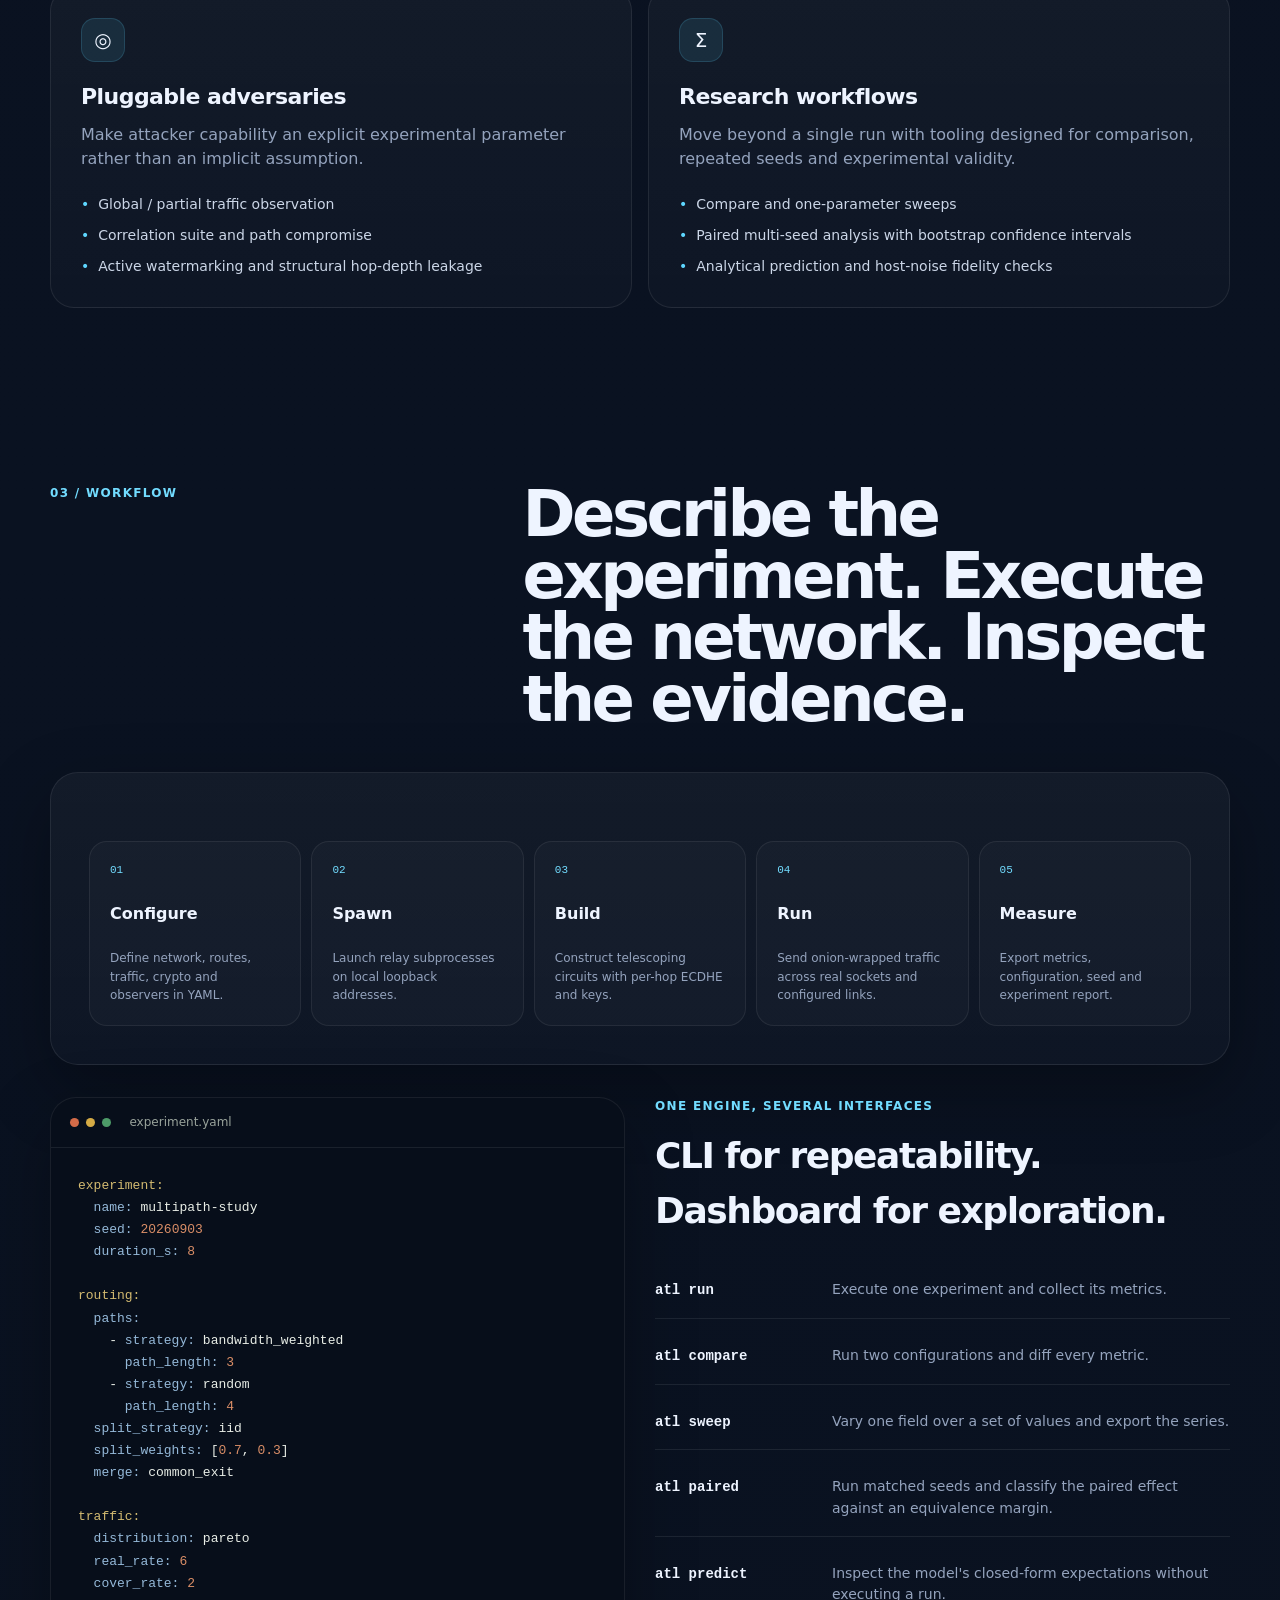
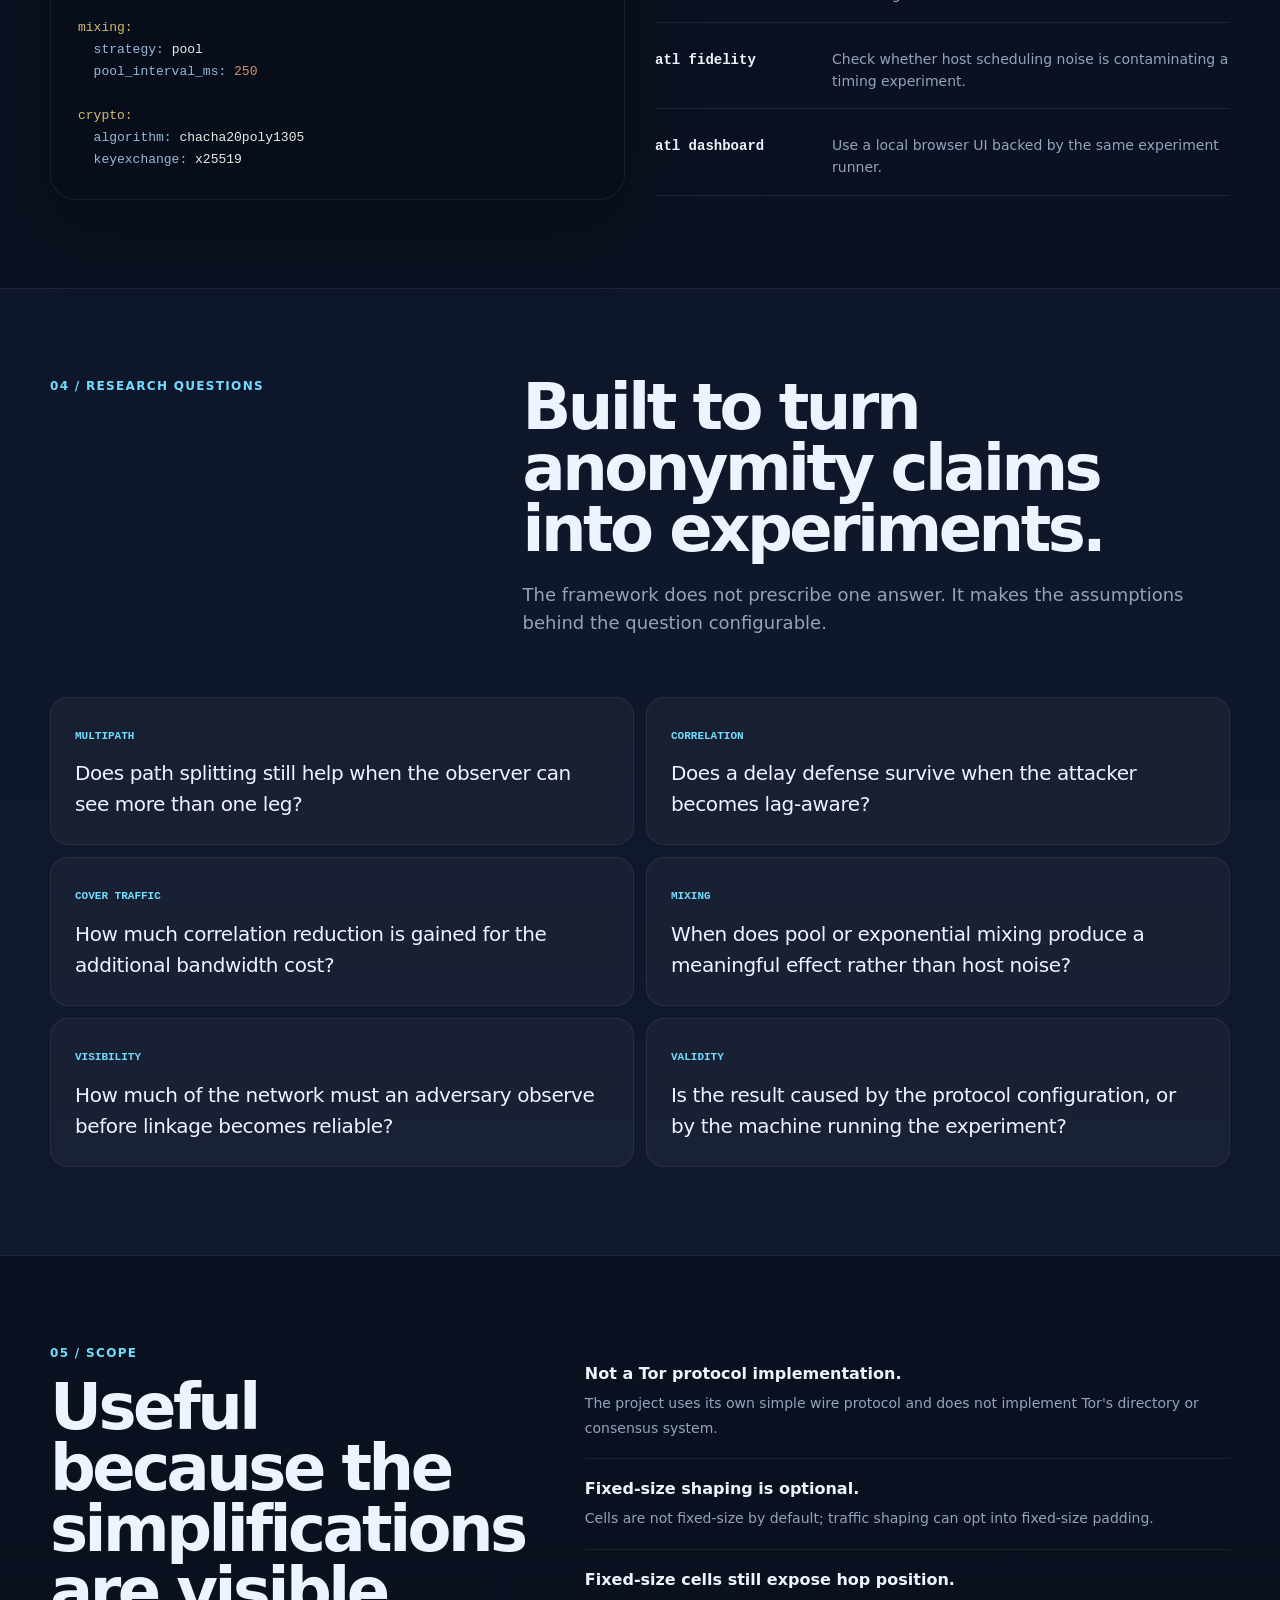
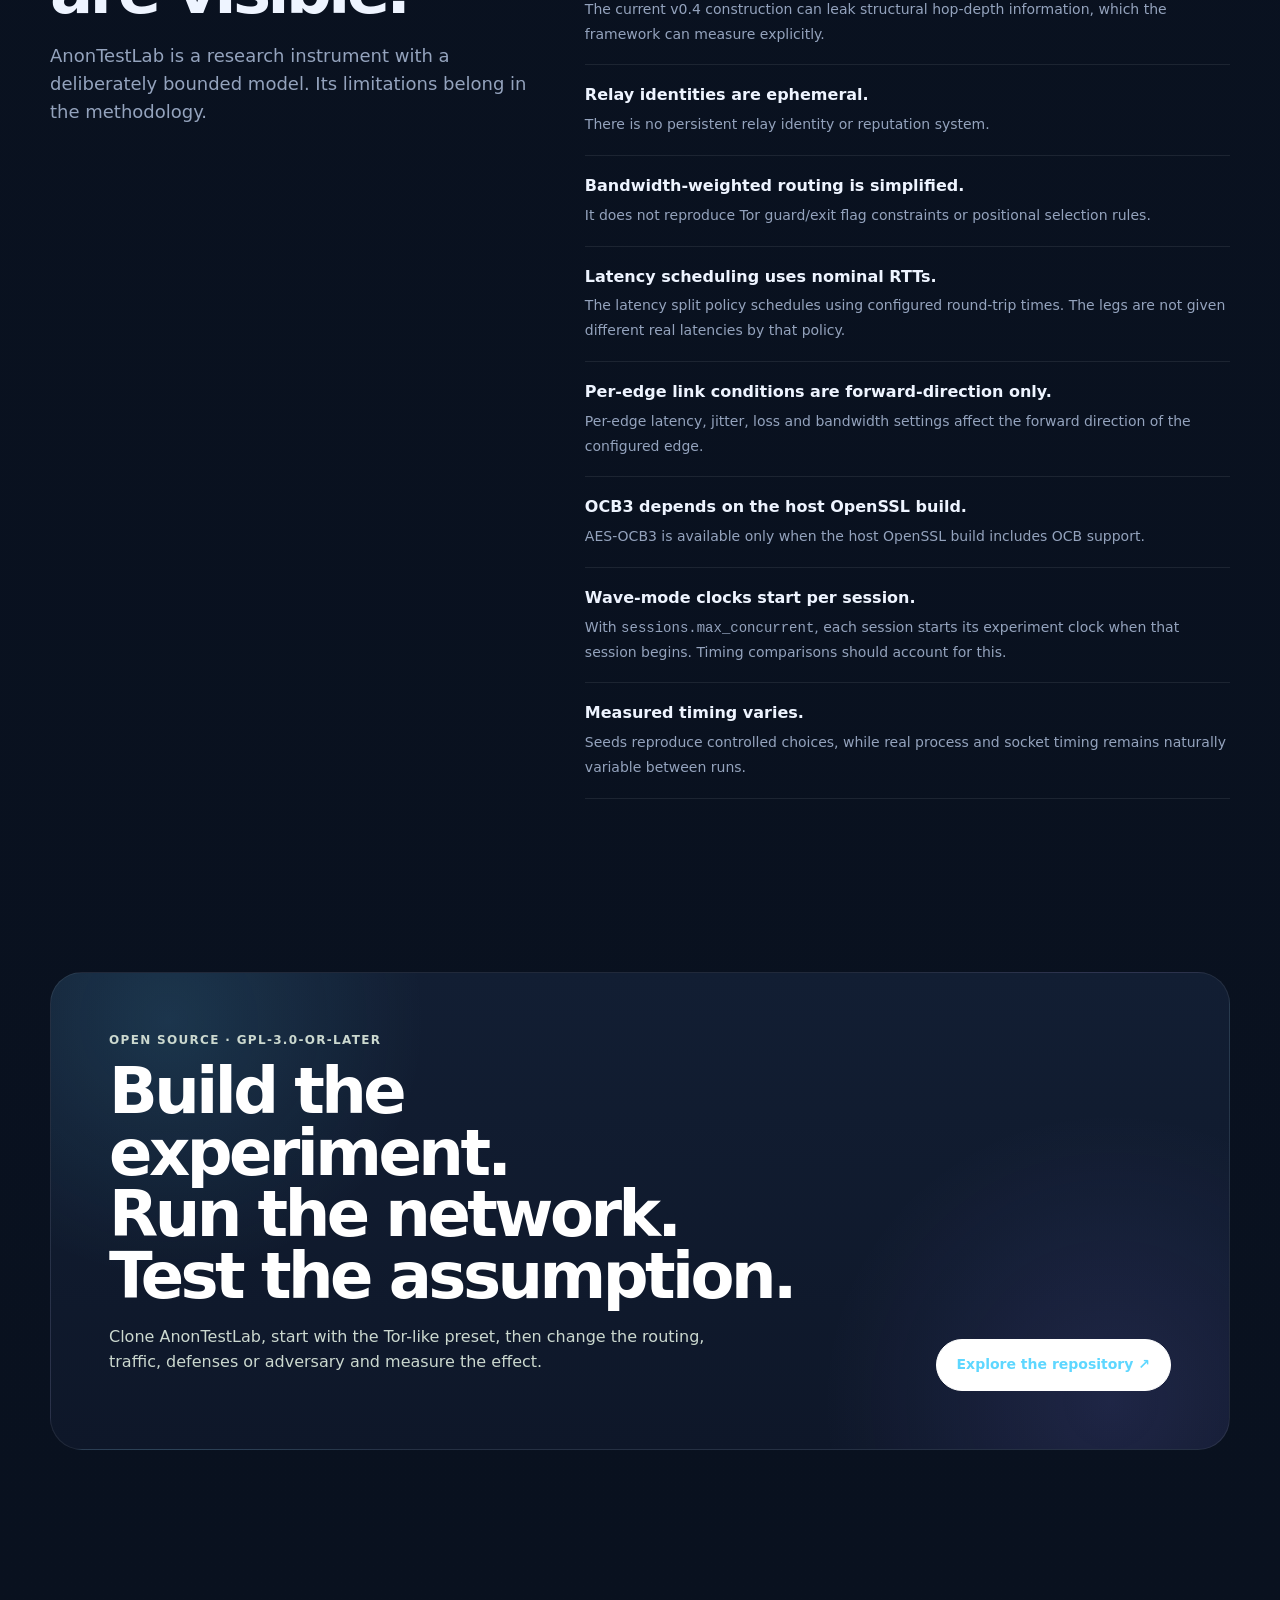
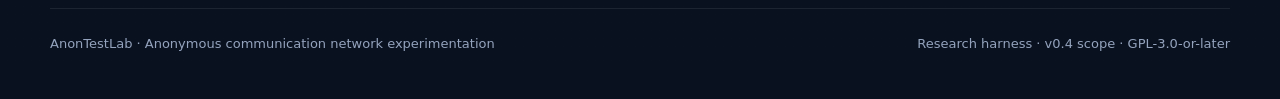
==== commit e2ce85cf: "Update index.html updated github page" ====
--- a/docs/index.html
+++ b/docs/index.html
@@ -1,9 +1,8 @@
-<!doctype html>
+<!DOCTYPE html>
 <html lang="en">
 <head>
-<meta charset="utf-8">
-<meta name="viewport" content="width=device-width, initial-scale=1">
-<!-- Google tag (gtag.js) -->
+  <meta charset="utf-8" />
+  <!-- Google tag (gtag.js) -->
 <script async src="https://www.googletagmanager.com/gtag/js?id=G-5B2NCMZXD5"></script>
 <script>
   window.dataLayer = window.dataLayer || [];
@@ -12,657 +11,711 @@
 
   gtag('config', 'G-5B2NCMZXD5');
 </script>
-<title>AnonTestLab: Anonymous Protocol Emulator</title>
-<meta name="description" content="Anonymous Protocol Emulator: a real, circuit-based mix network for testing anonymous communication designs against 432 configurations of crypto, routing, traffic, and adversary models.">
-
-<link rel="icon" href="data:,">
-<link rel="preconnect" href="https://fonts.googleapis.com">
-<link rel="preconnect" href="https://fonts.gstatic.com" crossorigin>
-<link href="https://fonts.googleapis.com/css2?family=Big+Shoulders+Display:wght@700;800;900&family=IBM+Plex+Sans:ital,wght@0,400;0,500;0,600;0,700;1,400&family=IBM+Plex+Mono:wght@400;500;600&display=swap" rel="stylesheet">
-<style>
-  :root {
-    --bg: #eef0ec;
-    --surface: #ffffff;
-    --surface-2: #e2e6e0;
-    --line: #c5ccc3;
-    --text: #0d1730;
-    --muted: #4c5a80;
-    --signal: #00a389;
-    --signal-soft: #00a3891f;
-    --warn: #d9670c;
-    --warn-soft: #d9670c1f;
-  }
-  @media (prefers-color-scheme: dark) {
-    :root:not([data-theme="light"]) {
-      --bg: #0e1210;
-      --surface: #171d1a;
-      --surface-2: #111613;
-      --line: #2e3a34;
-      --text: #eef2fb;
-      --muted: #9baed6;
-      --signal: #16e6c4;
-      --signal-soft: #16e6c426;
-      --warn: #ffab3d;
-      --warn-soft: #ffab3d26;
-    }
-  }
-  :root[data-theme="dark"] {
-    --bg: #0e1210;
-    --surface: #171d1a;
-    --surface-2: #111613;
-    --line: #2e3a34;
-    --text: #eef2fb;
-    --muted: #9baed6;
-    --signal: #16e6c4;
-    --signal-soft: #16e6c426;
-    --warn: #ffab3d;
-    --warn-soft: #ffab3d26;
-  }
-
-  * { box-sizing: border-box; }
-  html { scroll-behavior: smooth; }
-  @media (prefers-reduced-motion: reduce) {
-    html { scroll-behavior: auto; }
-    * { animation-duration: .001ms !important; animation-iteration-count: 1 !important; transition-duration: .001ms !important; }
-  }
-
-  body {
-    margin: 0;
-    background: var(--bg);
-    color: var(--text);
-    font-family: "IBM Plex Sans", ui-sans-serif, system-ui, sans-serif;
-    font-size: 16px;
-    line-height: 1.6;
-    -webkit-font-smoothing: antialiased;
-  }
-
-  .wrap { max-width: 1120px; margin: 0 auto; padding: 0 28px; }
-
-  h1, h2, h3 { font-family: "Big Shoulders Display", "Arial Narrow", sans-serif; text-wrap: balance; margin: 0; letter-spacing: .01em; }
-  code, .mono { font-family: "IBM Plex Mono", ui-monospace, monospace; }
-
-  a { color: var(--signal); }
-
-  ::selection { background: var(--signal-soft); }
-
-  /* ---------- topbar ---------- */
-  .topbar {
-    position: sticky; top: 0; z-index: 30;
-    background: color-mix(in srgb, var(--bg) 88%, transparent);
-    backdrop-filter: blur(8px);
-    border-bottom: 1px solid var(--line);
-  }
-  .topbar .wrap { display: flex; align-items: center; justify-content: space-between; height: 56px; }
-  .brand { display: flex; align-items: baseline; gap: 8px; font-family: "Big Shoulders Display", sans-serif; font-weight: 800; font-size: 1.3rem; letter-spacing: .02em; }
-  .brand .dot { color: var(--signal); }
-  .nav { display: flex; gap: 22px; font-family: "IBM Plex Mono", monospace; font-size: .78rem; letter-spacing: .04em; text-transform: uppercase; }
-  .nav a { color: var(--muted); text-decoration: none; border-bottom: 1px solid transparent; padding-bottom: 3px; }
-  .nav a:hover { color: var(--text); border-color: var(--signal); }
-  .nav .gh { color: var(--text); }
-  @media (max-width: 720px) { .nav a:not(.gh) { display: none; } }
-
-  /* ---------- corner-bracket registration marks ---------- */
-  .instrument { position: relative; }
-  .instrument::before, .instrument::after,
-  .instrument > .br-tr, .instrument > .br-br {
-    content: ""; position: absolute; width: 14px; height: 14px;
-    border-color: var(--signal); opacity: .8;
-  }
-  .instrument::before { top: -1px; left: -1px; border-top: 2px solid; border-left: 2px solid; }
-  .instrument > .br-tr { top: -1px; right: -1px; border-top: 2px solid; border-right: 2px solid; }
-  .instrument::after { bottom: -1px; left: -1px; border-bottom: 2px solid; border-left: 2px solid; }
-  .instrument > .br-br { bottom: -1px; right: -1px; border-bottom: 2px solid; border-right: 2px solid; }
-  @keyframes focus-in { from { opacity: 0; transform: scale(1.4); } to { opacity: .8; transform: scale(1); } }
-  .instrument.animate::before, .instrument.animate::after,
-  .instrument.animate > .br-tr, .instrument.animate > .br-br { animation: focus-in .5s ease-out both; }
-  .instrument.animate::after { animation-delay: .06s; }
-  .instrument.animate > .br-tr { animation-delay: .03s; }
-  .instrument.animate > .br-br { animation-delay: .09s; }
-
-  .eyebrow {
-    font-family: "IBM Plex Mono", monospace; font-size: .78rem; letter-spacing: .12em;
-    text-transform: uppercase; color: var(--signal); display: flex; align-items: center; gap: 10px;
-    margin-bottom: 14px;
-  }
-  .eyebrow::before { content: ""; width: 22px; height: 1px; background: var(--signal); display: inline-block; }
-
-  section { padding: 84px 0; border-bottom: 1px solid var(--line); }
-  section:last-of-type { border-bottom: none; }
-
-  /* ---------- hero ---------- */
-  .hero { padding-top: 64px; }
-  .hero-grid { display: grid; grid-template-columns: 1.05fr .95fr; gap: 48px; align-items: start; }
-  @media (max-width: 900px) { .hero-grid { grid-template-columns: 1fr; } }
-  .hero h1 { font-size: clamp(2.4rem, 5vw, 3.6rem); font-weight: 900; line-height: 1.02; }
-  .hero h1 .accent { color: var(--signal); }
-  .hero p.lede { font-size: 1.12rem; color: var(--muted); max-width: 46ch; margin-top: 20px; }
-  .hero-facts { display: flex; gap: 28px; margin-top: 32px; flex-wrap: wrap; }
-  .fact .num { font-family: "Big Shoulders Display", sans-serif; font-weight: 800; font-size: 2rem; line-height: 1; color: var(--signal); font-variant-numeric: tabular-nums; }
-  .fact .label { font-family: "IBM Plex Mono", monospace; font-size: .72rem; letter-spacing: .06em; text-transform: uppercase; color: var(--muted); margin-top: 4px; }
-
-  .term {
-    background: #0b0f0d; color: #dce4de; border: 1px solid var(--line);
-    padding: 20px 22px; font-family: "IBM Plex Mono", monospace; font-size: .82rem;
-    overflow-x: auto; white-space: pre;
-  }
-  .term .head { display: flex; gap: 6px; margin-bottom: 14px; }
-  .term .head span { width: 9px; height: 9px; border-radius: 50%; display: inline-block; background: #2a332e; }
-  .term .dim { color: #7c8c82; }
-  .term .ok { color: #16e6c4; }
-  .term .rule { color: #2a332e; }
-
-  /* ---------- pipeline ---------- */
-  .pipeline { display: flex; flex-direction: column; gap: 0; margin-top: 40px; }
-  .step { display: grid; grid-template-columns: 64px 1fr; gap: 22px; position: relative; padding-bottom: 36px; }
-  .step:last-child { padding-bottom: 0; }
-  .step .idx {
-    font-family: "Big Shoulders Display", sans-serif; font-weight: 900; font-size: 1.6rem;
-    color: var(--bg); background: var(--signal); width: 44px; height: 44px; border-radius: 50%;
-    display: flex; align-items: center; justify-content: center; z-index: 1;
-  }
-  .step::before {
-    content: ""; position: absolute; left: 21px; top: 44px; bottom: -14px; width: 2px;
-    background: var(--line);
-  }
-  .step:last-child::before { display: none; }
-  .step h3 { font-size: 1.2rem; font-weight: 800; margin-bottom: 6px; }
-  .step p { color: var(--muted); margin: 0; max-width: 62ch; }
-  .step code { color: var(--signal); background: var(--signal-soft); padding: .1em .4em; }
-
-  /* ---------- live circuit diagram ---------- */
-  .circuit-diagram { margin-top: 8px; margin-bottom: 44px; border: 1px solid var(--line); background: var(--surface); padding: 22px 22px 14px; }
-  .circuit-diagram svg { width: 100%; height: auto; display: block; overflow: visible; }
-  .cd-pool-line { stroke: var(--line); stroke-width: 1; stroke-dasharray: 3 4; opacity: .5; }
-  .cd-pool-dot { fill: var(--line); }
-  .cd-path { fill: none; stroke: var(--signal); stroke-width: 2; opacity: .45; }
-  .cd-node { fill: var(--surface); stroke: var(--line); stroke-width: 2; }
-  .cd-node.is-active { stroke: var(--signal); }
-  .cd-node.is-end { stroke: var(--muted); }
-  .cd-label { font-family: "IBM Plex Mono", monospace; font-size: 11px; fill: var(--muted); letter-spacing: .02em; }
-  .cd-packet { animation: cd-travel 9s linear infinite; }
-  @keyframes cd-travel {
-    0%   { transform: translate(30px, 112px); }
-    25%  { transform: translate(272px, 54px); }
-    50%  { transform: translate(512px, 168px); }
-    75%  { transform: translate(754px, 54px); }
-    100% { transform: translate(972px, 112px); }
-  }
-  .cd-ring { fill: none; stroke: var(--signal); }
-  .cd-ring1 { animation: cd-shed1 9s linear infinite; }
-  .cd-ring2 { animation: cd-shed2 9s linear infinite; }
-  .cd-ring3 { animation: cd-shed3 9s linear infinite; }
-  @keyframes cd-shed1 { 0%, 23% { opacity: .85; } 26%, 100% { opacity: 0; } }
-  @keyframes cd-shed2 { 0%, 48% { opacity: .65; } 51%, 100% { opacity: 0; } }
-  @keyframes cd-shed3 { 0%, 73% { opacity: .5; } 76%, 100% { opacity: 0; } }
-  .cd-core { fill: var(--signal); }
-  @media (prefers-reduced-motion: reduce) {
-    .cd-packet { animation: none !important; transform: translate(370px, 100px); }
-    .cd-ring1 { opacity: 0; }
-    .cd-ring2 { opacity: .65; }
-    .cd-ring3 { opacity: .5; }
-  }
-  .cd-legend { display: flex; gap: 22px; flex-wrap: wrap; margin-top: 10px; padding-top: 14px; border-top: 1px solid var(--line); }
-  .cd-legend span { font-family: "IBM Plex Mono", monospace; font-size: .72rem; color: var(--muted); display: flex; align-items: center; gap: 7px; }
-  .cd-legend i { width: 9px; height: 9px; border-radius: 50%; display: inline-block; }
-
-  /* ---------- contributions ---------- */
-  .contrib-grid { display: grid; grid-template-columns: repeat(3, 1fr); gap: 14px; margin-top: 40px; }
-  @media (max-width: 900px) { .contrib-grid { grid-template-columns: repeat(2, 1fr); } }
-  @media (max-width: 620px) { .contrib-grid { grid-template-columns: 1fr; } }
-  .contrib { background: var(--surface); border: 1px solid var(--line); padding: 26px 24px; display: flex; flex-direction: column; gap: 10px; }
-  .contrib .tag { font-family: "IBM Plex Mono", monospace; font-size: .68rem; letter-spacing: .08em; color: var(--muted); text-transform: uppercase; }
-  .contrib .tag code { color: var(--signal); }
-  .contrib h3 { font-size: 1.05rem; font-weight: 700; font-family: "IBM Plex Sans", sans-serif; }
-  .contrib p { color: var(--muted); font-size: .93rem; margin: 0; }
-
-  /* ---------- spec tables ---------- */
-  .spec-cols { display: grid; grid-template-columns: 1fr 1fr; gap: 40px; margin-top: 40px; }
-  @media (max-width: 780px) { .spec-cols { grid-template-columns: 1fr; } }
-  table { width: 100%; border-collapse: collapse; font-size: .9rem; }
-  caption { text-align: left; font-family: "IBM Plex Mono", monospace; font-size: .74rem; letter-spacing: .08em; text-transform: uppercase; color: var(--muted); padding-bottom: 10px; }
-  th { text-align: left; font-family: "IBM Plex Mono", monospace; font-size: .7rem; letter-spacing: .06em; text-transform: uppercase; color: var(--muted); padding: 8px 10px; border-bottom: 1px solid var(--line); }
-  td { padding: 10px 10px; border-bottom: 1px solid var(--line); vertical-align: top; }
-  td:first-child, th:first-child { padding-left: 0; }
-  tr:last-child td { border-bottom: none; }
-  .cellname { font-family: "IBM Plex Mono", monospace; color: var(--signal); font-weight: 500; }
-  .tablewrap { overflow-x: auto; }
-
-  /* ---------- limitations ---------- */
-  .disclosure {
-    background: var(--surface); border: 1px solid var(--line); border-left: 3px solid var(--warn);
-    padding: 28px 30px; margin-top: 36px;
-  }
-  .disclosure h3 { font-family: "IBM Plex Mono", monospace; font-size: .85rem; letter-spacing: .06em; text-transform: uppercase; color: var(--warn); font-weight: 600; margin-bottom: 18px; }
-  .disclosure ul { margin: 0; padding: 0; list-style: none; display: flex; flex-direction: column; gap: 16px; }
-  .disclosure li { padding-left: 22px; position: relative; color: var(--muted); font-size: .95rem; }
-  .disclosure li::before { content: "◇"; position: absolute; left: 0; color: var(--warn); font-size: .8rem; top: .2em; }
-  .disclosure li b { color: var(--text); font-weight: 600; }
-  .disclosure li code { color: var(--text); background: var(--surface-2); padding: .05em .35em; }
-
-  /* ---------- footer ---------- */
-  footer { padding: 64px 0 56px; }
-  .footer-grid { display: grid; grid-template-columns: 1.2fr 1fr 1fr; gap: 40px; }
-  @media (max-width: 780px) { .footer-grid { grid-template-columns: 1fr; gap: 32px; } }
-  footer h4 { font-family: "IBM Plex Mono", monospace; font-size: .74rem; letter-spacing: .08em; text-transform: uppercase; color: var(--muted); margin-bottom: 14px; }
-  footer .install {
-    background: var(--surface-2); border: 1px solid var(--line); padding: 16px 18px;
-    font-family: "IBM Plex Mono", monospace; font-size: .82rem; color: var(--text);
-    white-space: pre-line; line-height: 1.8;
-  }
-  footer .install .prompt { color: var(--signal); }
-  footer ul { list-style: none; margin: 0; padding: 0; display: flex; flex-direction: column; gap: 9px; }
-  footer a { color: var(--muted); text-decoration: none; font-size: .92rem; }
-  footer a:hover { color: var(--signal); }
-  .foot-bottom { margin-top: 48px; padding-top: 22px; border-top: 1px solid var(--line); display: flex; justify-content: space-between; flex-wrap: wrap; gap: 12px; font-family: "IBM Plex Mono", monospace; font-size: .76rem; color: var(--muted); }
-
-  .cta-row { display: flex; gap: 14px; margin-top: 30px; flex-wrap: wrap; }
-  .btn {
-    display: inline-flex; align-items: center; gap: 8px; padding: 12px 20px;
-    font-family: "IBM Plex Mono", monospace; font-size: .82rem; letter-spacing: .03em;
-    text-decoration: none; border: 1px solid var(--line); color: var(--text);
-  }
-  .btn.primary { background: var(--text); color: var(--bg); border-color: var(--text); }
-  .btn:hover { border-color: var(--signal); color: var(--signal); }
-  .btn.primary:hover { color: var(--bg); background: var(--signal); border-color: var(--signal); }
+  <meta name="viewport" content="width=device-width, initial-scale=1" />
+  <meta name="theme-color" content="#f4f0e8" />
+  <meta name="description" content="AnonTestLab is a real, local network emulator and experimentation framework for evaluating anonymous communication network designs." />
+  <title>AnonTestLab | Anonymous Protocol Emulator</title>
+
+  <style>
+    :root{
+      --bg:#f4f0e8;
+      --bg-2:#ebe6db;
+      --paper:#fbfaf6;
+      --ink:#171915;
+      --muted:#66695f;
+      --line:#d7d1c5;
+      --green:#234c3b;
+      --green-2:#356a52;
+      --green-soft:#dfe8df;
+      --orange:#d56d37;
+      --orange-soft:#f2dfd3;
+      --yellow:#e7be58;
+      --black:#111310;
+      --code:#151915;
+      --white:#fff;
+      --shadow:0 22px 65px rgba(30,32,26,.09);
+      --radius:24px;
+      --max:1180px;
+    }
+
+    *{box-sizing:border-box}
+    html{scroll-behavior:smooth}
+    body{
+      margin:0;
+      color:var(--ink);
+      background:
+        radial-gradient(circle at 10% 0%, rgba(231,190,88,.12), transparent 28rem),
+        var(--bg);
+      font-family:Inter, ui-sans-serif, system-ui, -apple-system, BlinkMacSystemFont, "Segoe UI", sans-serif;
+      line-height:1.55;
+    }
+    a{color:inherit;text-decoration:none}
+    button,a{ -webkit-tap-highlight-color:transparent }
+    code,pre,.mono{font-family:"SFMono-Regular",Consolas,"Liberation Mono",monospace}
+    .wrap{width:min(calc(100% - 40px),var(--max));margin-inline:auto}
+
+    .topbar{
+      position:sticky;top:0;z-index:50;
+      backdrop-filter:blur(16px);
+      background:rgba(244,240,232,.87);
+      border-bottom:1px solid rgba(23,25,21,.08);
+    }
+    nav{
+      min-height:72px;display:flex;align-items:center;justify-content:space-between;gap:28px;
+    }
+    .brand{display:flex;align-items:center;gap:12px;font-weight:820;letter-spacing:-.03em}
+    .mark{
+      width:35px;height:35px;border:1.5px solid var(--ink);border-radius:50%;
+      display:grid;place-items:center;position:relative;background:var(--paper);
+    }
+    .mark:before,.mark:after{content:"";position:absolute;border:1.5px solid var(--ink);border-radius:50%}
+    .mark:before{width:20px;height:20px}.mark:after{width:7px;height:7px;background:var(--orange)}
+    .navlinks{display:flex;align-items:center;gap:25px;font-size:14px;color:#52564c}
+    .navlinks a:hover{color:var(--ink)}
+    .github{
+      display:inline-flex;align-items:center;gap:8px;background:var(--black);color:white;
+      padding:10px 15px;border-radius:999px;font-weight:750;
+    }
+    .menu{display:none;border:0;background:none;font-size:24px}
+
+    .hero{padding:94px 0 64px}
+    .eyebrow{
+      display:inline-flex;align-items:center;gap:8px;
+      border:1px solid var(--line);border-radius:999px;background:rgba(255,255,255,.35);
+      padding:7px 12px;font-size:12px;font-weight:800;letter-spacing:.08em;text-transform:uppercase;
+    }
+    .eyebrow i{width:7px;height:7px;border-radius:50%;background:var(--orange)}
+    h1{
+      max-width:970px;margin:25px 0 23px;
+      font-size:clamp(58px,8.1vw,115px);line-height:.88;letter-spacing:-.075em;font-weight:890;
+    }
+    h1 .outline{
+      color:transparent;-webkit-text-stroke:1.7px var(--ink);text-stroke:1.7px var(--ink);
+    }
+    .hero-bottom{display:grid;grid-template-columns:1.25fr .75fr;gap:60px;align-items:end}
+    .lede{font-size:clamp(20px,2.25vw,29px);line-height:1.28;letter-spacing:-.025em;max-width:700px}
+    .hero-actions{display:flex;gap:12px;flex-wrap:wrap;margin-top:29px}
+    .btn{
+      padding:14px 20px;border-radius:999px;font-weight:780;font-size:14px;
+      display:inline-flex;align-items:center;gap:9px;border:1px solid var(--ink);
+      transition:.2s ease;
+    }
+    .btn.primary{background:var(--ink);color:white}
+    .btn.primary:hover{transform:translateY(-2px);box-shadow:0 8px 20px rgba(0,0,0,.13)}
+    .btn.secondary:hover{background:var(--paper)}
+    .hero-note{font-size:14px;color:var(--muted);border-left:2px solid var(--orange);padding-left:18px}
+
+    .hero-art{
+      margin:70px 0 0;border-radius:30px;overflow:hidden;background:var(--green);
+      color:#eef5ef;min-height:410px;position:relative;box-shadow:var(--shadow);
+    }
+    .grid-bg{
+      position:absolute;inset:0;opacity:.18;
+      background-image:linear-gradient(rgba(255,255,255,.15) 1px,transparent 1px),linear-gradient(90deg,rgba(255,255,255,.15) 1px,transparent 1px);
+      background-size:48px 48px;
+    }
+    .network{position:absolute;inset:0}
+    .node{
+      position:absolute;width:56px;height:56px;border:1px solid rgba(255,255,255,.55);
+      background:rgba(255,255,255,.08);backdrop-filter:blur(4px);border-radius:50%;display:grid;place-items:center;
+      font:700 11px monospace;
+    }
+    .n1{left:8%;top:42%}.n2{left:28%;top:18%}.n3{left:28%;top:67%}.n4{left:51%;top:33%}.n5{left:51%;top:70%}.n6{right:22%;top:20%}.n7{right:8%;top:47%}
+    svg.lines{position:absolute;inset:0;width:100%;height:100%}
+    .network-label{
+      position:absolute;left:34px;bottom:28px;font-size:14px;max-width:430px;color:rgba(255,255,255,.72)
+    }
+    .network-label strong{display:block;color:white;font-size:25px;letter-spacing:-.025em;margin-bottom:5px}
+
+    section{padding:88px 0}
+    .section-top{display:grid;grid-template-columns:.75fr 1.25fr;gap:48px;margin-bottom:42px}
+    .kicker{font-size:12px;font-weight:850;letter-spacing:.11em;text-transform:uppercase;color:var(--green)}
+    h2{font-size:clamp(37px,5vw,68px);line-height:.96;letter-spacing:-.055em;margin:0;max-width:820px}
+    .subcopy{font-size:18px;color:var(--muted);max-width:740px;margin-top:20px}
+
+    .problem-grid{display:grid;grid-template-columns:repeat(3,1fr);border-top:1px solid var(--line)}
+    .problem{padding:29px 30px 10px 0;border-right:1px solid var(--line)}
+    .problem+.problem{padding-left:30px}
+    .problem:last-child{border-right:0}
+    .num{font:700 12px monospace;color:var(--orange)}
+    .problem h3,.card h3{font-size:22px;letter-spacing:-.025em;margin:18px 0 8px}
+    .problem p,.card p{color:var(--muted);margin:0}
+
+    .statement{
+      background:var(--black);color:#f6f4ec;padding:86px 0;
+    }
+    .statement blockquote{
+      margin:0;font-size:clamp(40px,5.8vw,77px);line-height:1.02;letter-spacing:-.05em;max-width:1030px;
+    }
+    .statement .accent{color:#d88a5e}
+    .statement small{display:block;margin-top:30px;color:#9fa69d;font-size:14px}
+
+    .cap-grid{display:grid;grid-template-columns:repeat(2,1fr);gap:16px}
+    .card{
+      background:rgba(251,250,246,.76);border:1px solid var(--line);border-radius:var(--radius);
+      padding:30px;min-height:285px;position:relative;overflow:hidden;
+    }
+    .card:hover{border-color:#b6afa2}
+    .icon{
+      width:44px;height:44px;border-radius:14px;background:var(--green-soft);display:grid;place-items:center;
+      font-size:20px;
+    }
+    .card ul{padding:0;margin:22px 0 0;list-style:none;display:grid;gap:9px;color:#454a41;font-size:14px}
+    .card li:before{content:"•";color:var(--cyan);margin-right:9px}
+    .micro-note{margin-top:18px!important;font-size:12px!important;color:var(--muted-2)!important}
+
+    .workflow{
+      padding:38px;border-radius:28px;background:var(--paper);border:1px solid var(--line);box-shadow:var(--shadow)
+    }
+    .flow{display:grid;grid-template-columns:repeat(5,1fr);gap:10px;margin-top:30px}
+    .step{
+      min-height:185px;padding:20px;border:1px solid var(--line);border-radius:18px;background:#f7f4ed;
+      display:flex;flex-direction:column;justify-content:space-between;
+    }
+    .step b{font-size:16px}.step span{font-size:12px;color:var(--muted)}
+    .step code{font-size:11px;color:var(--green)}
+
+    .codepanel{
+      background:var(--code);border-radius:26px;color:#e9eee7;overflow:hidden;box-shadow:var(--shadow)
+    }
+    .codehead{
+      height:50px;border-bottom:1px solid #303630;display:flex;align-items:center;gap:7px;padding:0 19px;color:#99a39b;font-size:12px
+    }
+    .dot{width:9px;height:9px;border-radius:50%;background:#4d554e}.dot:nth-child(1){background:#d36b48}.dot:nth-child(2){background:#d5ab45}.dot:nth-child(3){background:#4d9b68}
+    pre{margin:0;padding:27px;overflow:auto;font-size:13px;line-height:1.7}
+    .y{color:#d4bb71}.g{color:#86bd96}.b{color:#95b9d9}.o{color:#da8e67}.m{color:#a4aba3}
+
+    .split{display:grid;grid-template-columns:1fr 1fr;gap:30px;align-items:start}
+    .feature-list{display:grid;gap:10px}
+    .feature-row{
+      display:grid;grid-template-columns:155px 1fr;gap:22px;padding:16px 0;border-bottom:1px solid var(--line)
+    }
+    .feature-row strong{font-size:14px}.feature-row span{font-size:14px;color:var(--muted)}
+
+    .research{
+      background:var(--orange-soft);
+      border-top:1px solid #dfc6b8;border-bottom:1px solid #dfc6b8;
+    }
+    .questions{display:grid;grid-template-columns:repeat(2,1fr);gap:12px}
+    .question{padding:24px;border-radius:18px;background:rgba(255,255,255,.34);border:1px solid rgba(78,48,31,.14)}
+    .question small{font:700 11px monospace;text-transform:uppercase;color:#9d552e}
+    .question p{font-size:20px;letter-spacing:-.02em;margin:12px 0 0}
+
+    .limits{display:grid;grid-template-columns:.85fr 1.15fr;gap:58px}
+    .limits-list{display:grid;gap:0}
+    .limit{padding:18px 0;border-bottom:1px solid var(--line)}
+    .limit strong{display:block;margin-bottom:4px}
+    .limit span{color:var(--muted);font-size:14px}
+
+    .cta{
+      margin:70px auto;background:var(--green);color:white;border-radius:32px;padding:58px;
+      display:flex;justify-content:space-between;gap:35px;align-items:end;overflow:hidden;position:relative;
+    }
+    .cta h2{max-width:700px}.cta p{color:#cbd8cf;max-width:610px;font-size:16px}
+    .cta .btn{border-color:white;background:white;color:var(--green);white-space:nowrap}
+
+    footer{padding:0 0 45px}
+    .footerline{
+      border-top:1px solid var(--line);padding-top:25px;display:flex;justify-content:space-between;gap:25px;color:var(--muted);font-size:13px
+    }
+
+    .reveal{opacity:0;transform:translateY(18px);transition:opacity .7s ease,transform .7s ease}
+    .reveal.in{opacity:1;transform:none}
+
+    @media(max-width:900px){
+      .navlinks a:not(.github){display:none}
+      .hero{padding-top:65px}
+      .hero-bottom,.section-top,.split,.limits{grid-template-columns:1fr}
+      .problem-grid,.cap-grid,.questions{grid-template-columns:1fr}
+      .problem,.problem+.problem{padding:24px 0;border-right:0;border-bottom:1px solid var(--line)}
+      .flow{grid-template-columns:1fr 1fr}
+      .cta{align-items:flex-start;flex-direction:column}
+    }
+    @media(max-width:600px){
+      .wrap{width:min(calc(100% - 24px),var(--max))}
+      h1{font-size:57px}
+      .hero-art{min-height:340px}
+      .node{width:43px;height:43px;font-size:9px}
+      .flow{grid-template-columns:1fr}
+      .workflow{padding:20px}
+      .feature-row{grid-template-columns:1fr;gap:5px}
+      .cta{padding:35px 25px}
+      section{padding:66px 0}
+      .footerline{flex-direction:column}
+    }
+  
+
+    /* v3: darker research-oriented theme */
+    :root{--bg:#09111f;--bg-2:#0d1627;--paper:#111c30;--ink:#eef4ff;--muted:#94a3bd;--line:rgba(255,255,255,.09);--green:#5ed7ff;--green-2:#6ea8ff;--green-soft:rgba(94,215,255,.10);--orange:#8c83ff;--orange-soft:#121a31;--yellow:#61e6bf;--black:#070d17;--code:#080f1b;--white:#fff;--shadow:0 25px 70px rgba(0,0,0,.30)}
+    body{background:radial-gradient(circle at 13% 0%,rgba(94,215,255,.12),transparent 28rem),radial-gradient(circle at 87% 12%,rgba(140,131,255,.11),transparent 24rem),linear-gradient(180deg,#09111f,#0a1221 55%,#09111f);color:var(--ink)}
+    .topbar{background:rgba(8,15,28,.78);border-bottom-color:rgba(255,255,255,.06)}
+    .mark{border-color:rgba(255,255,255,.18);background:#101d32}.mark:before,.mark:after{border-color:#84ddff}.mark:after{background:#8c83ff}
+    .navlinks{color:#9aabc5}.github{background:linear-gradient(135deg,#5ed7ff,#8c83ff);color:#07101c}
+    .eyebrow{background:rgba(255,255,255,.035);border-color:rgba(255,255,255,.08)}.eyebrow i{background:#5ed7ff}
+    h1 .outline{color:transparent;-webkit-text-stroke:1.4px #7bdcff}
+    .lede{color:#dfe9fa}.hero-note{color:#98a8c0;border-left-color:#5ed7ff}
+    .btn.primary{background:linear-gradient(135deg,#5ed7ff,#8c83ff);color:#07101c;border:0}.btn.secondary{border-color:rgba(255,255,255,.13)}
+    .kicker{color:#72dcff}.subcopy,.problem p,.card p{color:#94a3bd}
+    .problem,.card,.workflow{background:linear-gradient(180deg,rgba(255,255,255,.04),rgba(255,255,255,.02));border-color:rgba(255,255,255,.08)}
+    .problem-grid{border-top:0;gap:16px}.problem{padding:28px;border-right:1px solid rgba(255,255,255,.08);border-radius:22px}.problem+.problem{padding-left:28px}.num{color:#8c83ff}
+    .statement{background:linear-gradient(180deg,#0d1728,#10192c);border-top:1px solid rgba(255,255,255,.06);border-bottom:1px solid rgba(255,255,255,.06)}.statement .accent{color:#72dcff}.statement small{color:#8fa0ba}
+    .card ul{color:#cbd6e7}.card li:before{color:#5ed7ff}.icon{background:rgba(94,215,255,.10);border:1px solid rgba(94,215,255,.16)}
+    .step{background:rgba(255,255,255,.025);border-color:rgba(255,255,255,.07)}.step span{color:#94a3bd}.step code{color:#72dcff}
+    .codepanel{background:#070e1a;border:1px solid rgba(255,255,255,.07)}.codehead{border-bottom-color:rgba(255,255,255,.08)}
+    .feature-row,.limit{border-bottom-color:rgba(255,255,255,.08)}.feature-row span,.limit span{color:#94a3bd}
+    .research{background:linear-gradient(180deg,#0e1729,#11192d);border-color:rgba(255,255,255,.06)}.question{background:rgba(255,255,255,.035);border-color:rgba(255,255,255,.07)}.question small{color:#72dcff}
+    .cta{background:radial-gradient(circle at 10% 10%,rgba(94,215,255,.13),transparent 16rem),radial-gradient(circle at 90% 90%,rgba(140,131,255,.13),transparent 18rem),linear-gradient(180deg,#121e33,#0e1729);border:1px solid rgba(255,255,255,.08)}
+    .footerline{border-top-color:rgba(255,255,255,.08)}
+
+    .mix-art{background:radial-gradient(circle at 50% 50%,rgba(94,215,255,.07),transparent 26rem),#0b1527;border:1px solid rgba(255,255,255,.08);min-height:430px}
+    .mix-art:before{content:"";position:absolute;inset:0;background-image:linear-gradient(rgba(255,255,255,.03) 1px,transparent 1px),linear-gradient(90deg,rgba(255,255,255,.03) 1px,transparent 1px);background-size:42px 42px}
+    .mix-svg{position:absolute;inset:22px 0 56px;width:100%;height:calc(100% - 96px)}
+    .mix-topline{position:absolute;z-index:3;left:25px;right:25px;top:18px;display:flex;justify-content:center;color:#8ea1bd;font:700 11px monospace;letter-spacing:.07em;text-transform:uppercase}
+    .possible path{fill:none;stroke:rgba(255,255,255,.18);stroke-width:1.8;stroke-dasharray:7 10;animation:dash 8s linear infinite;stroke-linecap:round;stroke-linejoin:round}.route{fill:none;stroke-width:4;stroke-linecap:round;stroke-linejoin:round;filter:url(#glowC)}.route-a{stroke:#5ed7ff}.route-b{stroke:#8c83ff}
+    .route-joint{fill:none;stroke:rgba(255,255,255,.14);stroke-width:2.2;stroke-dasharray:2 12;stroke-linecap:round}
+    @keyframes dash{to{stroke-dashoffset:-120}}
+    .nodes circle{fill:#101d32;stroke:rgba(255,255,255,.22);stroke-width:2}.nodes .endpoint{fill:#162945;stroke:#77ddff}.nodes .ghost{fill:#10182a;stroke:rgba(255,255,255,.14)}.nodes text{fill:#eaf3ff;font-size:11px;font-weight:800;text-anchor:middle;font-family:monospace}.nodes .endpoint-label{font-size:12px}.nodes .endpoint-sub{fill:#9cb4d9;font-size:9px;font-weight:700}
+    .packet-a{fill:#8ae8ff;filter:url(#glowC)}.packet-b{fill:#9a91ff;filter:url(#glowC)}.packet-x{fill:rgba(255,255,255,.78)}
+    .mix-caption{position:absolute;left:26px;right:26px;bottom:18px;display:flex;justify-content:space-between;gap:18px;align-items:flex-end}.mix-caption strong{display:block;font-size:18px;line-height:1.2;max-width:660px}.mix-caption span{display:block;color:#aabbd5;font-size:13px;max-width:360px}
+    @media(max-width:600px){.need-points{grid-template-columns:1fr}.mix-art{min-height:390px}.mix-caption{flex-direction:column;align-items:flex-start}.mix-caption strong{font-size:15px}.mix-topline span:nth-child(2){display:none}}
+    .why-lead{margin:0 0 24px;padding:24px 28px;border:1px solid rgba(94,215,255,.13);background:rgba(94,215,255,.045);border-radius:20px;display:grid;grid-template-columns:.7fr 1.3fr;gap:30px;align-items:center}.why-big{font-size:24px;line-height:1.1;font-weight:850;letter-spacing:-.03em}.why-lead p{margin:0;color:#b8c7dd;font-size:17px}.why-lead strong{color:#7ee2ff}
+    .need-panel{margin-top:20px;display:grid;grid-template-columns:1.05fr .95fr;gap:36px;padding:36px;border:1px solid rgba(255,255,255,.08);border-radius:26px;background:radial-gradient(circle at 0 0,rgba(94,215,255,.09),transparent 20rem),rgba(255,255,255,.025)}.need-copy h3{font-size:clamp(29px,3.5vw,44px);line-height:1.04;letter-spacing:-.045em;margin:12px 0 20px}.need-copy p{color:#98a8c0;margin:0 0 14px}.need-points{display:grid;grid-template-columns:1fr 1fr;gap:10px}.need-point{padding:17px;border:1px solid rgba(255,255,255,.07);border-radius:16px;background:rgba(255,255,255,.03)}.need-point strong{display:block;color:#edf5ff;margin-bottom:6px}.need-point span{color:#91a2bc;font-size:13px}.answer-strip{margin-top:18px;padding:24px 28px;border-left:3px solid #5ed7ff;background:rgba(94,215,255,.04);border-radius:0 18px 18px 0;display:grid;grid-template-columns:.42fr 1.58fr;gap:30px}.answer-strip>span{color:#7ee2ff;font-weight:850}.answer-strip p{margin:0;color:#bac8dc}.answer-strip strong{color:#eef6ff}
+
+    @media(max-width:900px){.why-lead,.need-panel,.answer-strip{grid-template-columns:1fr}.need-points{grid-template-columns:1fr 1fr}.mix-caption{flex-direction:column;align-items:flex-start}.mix-caption span{text-align:left}.problem,.problem+.problem{padding:24px}}
+    @media(max-width:600px){.need-points{grid-template-columns:1fr}.mix-art{min-height:390px}.mix-caption strong{font-size:15px}.mix-topline span:nth-child(2){display:none}}
+
 </style>
 </head>
+
 <body>
-
-<div class="topbar">
+<header class="topbar">
   <div class="wrap">
-    <div class="brand">AnonTestLab<span class="dot">.</span></div>
-    <nav class="nav">
-      <a href="#why">Why</a>
-      <a href="#pipeline">Pipeline</a>
-      <a href="#contributions">Contributions</a>
-      <a href="#spec">Spec</a>
-      <a href="#limitations">Limitations</a>
-      <a class="gh" href="https://github.com/hashtagRR/AnonTestLab">GitHub &rarr;</a>
+    <nav>
+      <a class="brand" href="#top" aria-label="AnonTestLab home">
+        <span class="mark" aria-hidden="true"></span>
+        <span>AnonTestLab</span>
+      </a>
+      <div class="navlinks">
+        <a href="#why">Why</a>
+        <a href="#capabilities">Capabilities</a>
+        <a href="#workflow">Workflow</a>
+        <a href="#research">Research</a>
+        <a href="#limitations">Limitations</a>
+        <a class="github" href="https://github.com/hashtagRR/AnonTestLab" target="_blank" rel="noreferrer">GitHub ↗</a>
+      </div>
     </nav>
   </div>
-</div>
-
-<section class="hero">
-  <div class="wrap">
-    <div class="hero-grid">
-      <div>
-        <div class="eyebrow">Research tool for anonymous communication networks</div>
-        <h1>Anonymous Protocol<br><span class="accent">Emulator.</span></h1>
-        <p class="lede">
-          A real, circuit-based mix network for testing anonymous communication
-          designs against 432 configurations of crypto, routing, traffic, and
-          adversary models, with OS processes and sockets standing in for the
-          network instead of a discrete-event approximation.
+</header>
+
+<main id="top">
+  <section class="hero">
+    <div class="wrap">
+      <div class="eyebrow"><i></i> Research tool for anonymous communication networks</div>
+      <h1>Anonymous protocol <span class="outline">experiments</span>, made observable.</h1>
+
+      <div class="hero-bottom">
+        <div>
+          <p class="lede">
+            AnonTestLab is a local network emulator for evaluating anonymous communication designs with
+            <strong>real relay processes, real sockets, real per-hop cryptography</strong> and configurable adversaries.
+          </p>
+          <div class="hero-actions">
+            <a class="btn primary" href="https://github.com/hashtagRR/AnonTestLab" target="_blank" rel="noreferrer">View on GitHub ↗</a>
+            <a class="btn secondary" href="#workflow">See how it works ↓</a>
+          </div>
+        </div>
+        <p class="hero-note">
+          A reusable middle ground between abstract simulation and modifying a production anonymity network. Controlled enough for experiments, concrete enough to observe a running protocol.
         </p>
-        <div class="cta-row">
-          <a class="btn primary" href="https://github.com/hashtagRR/AnonTestLab">View the source</a>
-          <a class="btn" href="#spec">See the test matrix</a>
-        </div>
-        <div class="hero-facts">
-          <div class="fact"><div class="num">432</div><div class="label">testable configurations</div></div>
-          <div class="fact"><div class="num">6&times;3</div><div class="label">AEAD ciphers &times; ECDHE curves</div></div>
-          <div class="fact"><div class="num">4</div><div class="label">pluggable adversaries</div></div>
-          <div class="fact"><div class="num">254</div><div class="label">addressable relay processes</div></div>
-        </div>
-      </div>
-      <div class="instrument animate">
-        <span class="br-tr"></span><span class="br-br"></span>
-        <div class="term">
-<div class="head"><span></span><span></span><span></span></div>Running tor-like...
-  10 relays ready
-  session 1/10 complete (37/37 real delivered, build 34ms)
-  session 2/10 complete (37/37 real delivered, build 29ms)
-  ...
-
-Results for tor-like
-<span class="rule">────────────────────────────────────────</span>
-real_packets_sent              375
-delivery_rate                  <span class="ok">1.0000</span>
-avg_latency_s                  0.0006  <span class="dim">&lt;- real measured latency</span>
-circuit_build_delay_s          0.0315  <span class="dim">&lt;- real measured handshake</span>
-correlation_success_rate       1.0000
-auc                            1.0000
-precision                      1.0000
-recall                         1.0000</div>
+      </div>
+
+      <div class="hero-art mix-art" aria-label="Animated multipath mix network diagram">
+        <div class="mix-topline">
+          <span>two independent 3-hop paths with additional possible relay combinations</span>
+        </div>
+        <svg class="mix-svg" viewBox="0 0 1180 410" preserveAspectRatio="none" aria-hidden="true">
+          <defs>
+            <filter id="glowC"><feGaussianBlur stdDeviation="4" result="b"/><feMerge><feMergeNode in="b"/><feMergeNode in="SourceGraphic"/></feMerge></filter>
+            <path id="pathA" d="M110,205 L290,120 L500,120 L710,120 L1070,205"/>
+            <path id="pathB" d="M110,205 L290,290 L500,290 L710,290 L1070,205"/>
+            <path id="pathX1" d="M110,205 L390,205 L710,120 L1070,205"/>
+            <path id="pathX2" d="M110,205 L390,205 L710,290 L1070,205"/>
+          </defs>
+
+          <g class="possible">
+            <path d="M110,205 L390,205 L500,120 L850,150 L1070,205"/>
+            <path d="M110,205 L390,205 L500,290 L850,260 L1070,205"/>
+            <path d="M290,120 L390,205 L500,290"/>
+            <path d="M290,290 L390,205 L500,120"/>
+            <path d="M500,120 L610,205 L710,290"/>
+            <path d="M500,290 L610,205 L710,120"/>
+            <path d="M710,120 L850,150 L1070,205"/>
+            <path d="M710,290 L850,260 L1070,205"/>
+          </g>
+
+          <path class="route route-a" d="M110,205 L290,120 L500,120 L710,120 L1070,205"/>
+          <path class="route route-b" d="M110,205 L290,290 L500,290 L710,290 L1070,205"/>
+          <path class="route-joint" d="M110,205 L1070,205"/>
+
+          <g class="nodes">
+            <circle class="endpoint" cx="110" cy="205" r="33"/>
+            <text class="endpoint-label" x="110" y="201">ENTRY</text>
+            <text class="endpoint-sub" x="110" y="216">client</text>
+
+            <circle cx="290" cy="120" r="23"/><text x="290" y="125">A1</text>
+            <circle cx="500" cy="120" r="23"/><text x="500" y="125">A2</text>
+            <circle cx="710" cy="120" r="23"/><text x="710" y="125">A3</text>
+
+            <circle cx="290" cy="290" r="23"/><text x="290" y="295">B1</text>
+            <circle cx="500" cy="290" r="23"/><text x="500" y="295">B2</text>
+            <circle cx="710" cy="290" r="23"/><text x="710" y="295">B3</text>
+
+            <circle class="ghost" cx="390" cy="205" r="18"/><text x="390" y="210">M1</text>
+            <circle class="ghost" cx="610" cy="205" r="18"/><text x="610" y="210">M2</text>
+            <circle class="ghost" cx="850" cy="150" r="18"/><text x="850" y="155">M3</text>
+            <circle class="ghost" cx="850" cy="260" r="18"/><text x="850" y="265">M4</text>
+
+            <circle class="endpoint" cx="1070" cy="205" r="33"/>
+            <text class="endpoint-label" x="1070" y="201">EXIT</text>
+            <text class="endpoint-sub" x="1070" y="216">destination</text>
+          </g>
+
+          <circle class="packet packet-a" r="6"><animateMotion dur="4.4s" repeatCount="indefinite"><mpath href="#pathA"/></animateMotion></circle>
+          <circle class="packet packet-a" r="6" opacity=".65"><animateMotion dur="4.4s" begin="-1.5s" repeatCount="indefinite"><mpath href="#pathA"/></animateMotion></circle>
+          <circle class="packet packet-b" r="6"><animateMotion dur="4.8s" repeatCount="indefinite"><mpath href="#pathB"/></animateMotion></circle>
+          <circle class="packet packet-b" r="6" opacity=".65"><animateMotion dur="4.8s" begin="-1.7s" repeatCount="indefinite"><mpath href="#pathB"/></animateMotion></circle>
+          <circle class="packet packet-x" r="4" opacity=".7"><animateMotion dur="5.6s" repeatCount="indefinite"><mpath href="#pathX1"/></animateMotion></circle>
+          <circle class="packet packet-x" r="4" opacity=".55"><animateMotion dur="5.9s" begin="-2.2s" repeatCount="indefinite"><mpath href="#pathX2"/></animateMotion></circle>
+        </svg>
+        <div class="mix-caption">
+          <strong>One session split over two relay paths. The adversary may see one leg, both, or neither.</strong>
+          <span>Bright routes show the selected paths. Dashed links show other relay combinations available to the experiment.</span>
+        </div>
       </div>
     </div>
-  </div>
-</section>
-
-<section id="why">
-  <div class="wrap">
-    <div class="eyebrow">01 &middot; why this exists</div>
-    <h2 style="font-size:2rem; font-weight:800; max-width:36ch;">A gap between two things that already exist</h2>
-    <p style="color:var(--muted); max-width:68ch; margin-top:14px; font-size:1.02rem;">
-      Most anonymity-network research runs on a discrete-event simulator: fast,
-      but every latency number and every crypto cost is a distribution someone
-      had to assume first. The alternative is running the real Tor codebase,
-      where every cost is real, but instrumenting one adversary experiment
-      means patching production software built for a different job. AnonTestLab
-      sits between them: real relay processes, real sockets, a real ECDHE
-      handshake and AEAD encryption per hop, built from the ground up as a
-      research harness where any single dial, cipher, curve, routing strategy,
-      traffic shape, WAN condition, adversary, is one YAML field, and a full
-      run takes seconds.
-    </p>
-    <p style="color:var(--muted); max-width:68ch; margin-top:18px; font-size:1.02rem;">
-      It's a <b style="color:var(--text);">low-latency, circuit-based mix network</b>:
-      Tor's telescoping onion-routing design, where each relay (a mix node)
-      strips exactly one encryption layer and forwards, as opposed to the
-      high-latency batch-and-shuffle mixnets built for anonymous email. That's
-      the specific design point every measurement on this page is testing.
-    </p>
-    <div class="contrib-grid" style="margin-top:36px; grid-template-columns: repeat(3, 1fr);">
-      <div class="contrib">
-        <div class="tag">Discrete-event simulator</div>
-        <h3>Fast, with assumed costs</h3>
-        <p>Latency, handshake cost and crypto overhead are numbers someone chose, so a changed assumption changes the answer without any new measurement.</p>
-      </div>
-      <div class="contrib">
-        <div class="tag">Running real Tor</div>
-        <h3>Measured, but costly to change</h3>
-        <p>Costs are measured, but a new adversary or a swapped cipher means patching production software that was never built for experiments.</p>
-      </div>
-      <div class="contrib">
-        <div class="tag">AnonTestLab</div>
-        <h3>Measured and configurable</h3>
-        <p>Relays, sockets and crypto run for real, and each experimental axis is a config field, so a study needs no fork of the code.</p>
+  </section>
+
+  <section id="why">
+    <div class="wrap">
+      <div class="section-top reveal">
+        <div class="kicker">01 / Why this exists</div>
+        <div>
+          <h2>Anonymous-network ideas are difficult to compare fairly.</h2>
+          <p class="subcopy">
+            A new anonymity mechanism can look promising for many different reasons: the protocol itself, the simulator assumptions,
+            the traffic model, the topology, the attacker visibility, or simply the way the prototype was built. Across studies,
+            those variables are often bundled together.
+          </p>
+        </div>
+      </div>
+
+      <div class="why-lead reveal">
+        <span class="why-big">Many anonymity mechanisms are difficult to compare on equal terms.</span>
+        <p>A common experimental environment makes it possible to <strong>execute, vary and challenge those ideas under the same rules.</strong></p>
+      </div>
+
+      <div class="problem-grid reveal">
+        <article class="problem">
+          <span class="num">01</span>
+          <h3>Simulation abstracts away execution.</h3>
+          <p>
+            Simulation is powerful for controlled studies, but process scheduling, socket behavior, cryptographic work and implementation timing
+            may be represented by models rather than observed from a running protocol.
+          </p>
+        </article>
+        <article class="problem">
+          <span class="num">02</span>
+          <h3>Production systems are costly to repurpose.</h3>
+          <p>
+            Testing one new routing policy, mixing defense or observer model inside a mature anonymity network can require substantial engineering
+            before the research question itself can be isolated.
+          </p>
+        </article>
+        <article class="problem">
+          <span class="num">03</span>
+          <h3>One-off prototypes make comparison difficult.</h3>
+          <p>
+            If each study builds a new harness, changes in topology, workload, timing and adversary assumptions can become entangled with the mechanism being evaluated.
+          </p>
+        </article>
+      </div>
+
+      <div class="need-panel reveal">
+        <div class="need-copy">
+          <div class="kicker">The missing middle layer</div>
+          <h3>A reusable environment between abstract simulation and a production anonymity network.</h3>
+          <p>
+            Researchers should be able to change one experimental assumption at a time: routing, path splitting, cover traffic,
+            relay mixing, cryptography, link conditions or attacker visibility. The rest of the environment should stay controlled.
+          </p>
+          <p>
+            And when execution matters, the measurements should be able to come from real relay processes, sockets, circuit construction
+            and per-hop cryptography rather than only from a synthetic timing model.
+          </p>
+        </div>
+        <div class="need-points">
+          <div class="need-point"><strong>Comparable</strong><span>Test different mechanisms in the same environment.</span></div>
+          <div class="need-point"><strong>Configurable</strong><span>Change research variables instead of rewriting infrastructure.</span></div>
+          <div class="need-point"><strong>Observable</strong><span>Measure an executing local network, not just a model of one.</span></div>
+          <div class="need-point"><strong>Reproducible</strong><span>Preserve configuration, seeds, metrics and reports.</span></div>
+          <div class="need-point"><strong>Adversary-aware</strong><span>Make observer capability an explicit experimental variable.</span></div>
+          <div class="need-point"><strong>Falsifiable</strong><span>Compare, sweep and repeat rather than relying on one attractive run.</span></div>
+        </div>
+      </div>
+
+      <div class="answer-strip reveal">
+        <span>That is why AnonTestLab exists.</span>
+        <p>
+          AnonTestLab provides a common execution layer for asking controlled questions about anonymous communication designs
+          <strong>before the cost of a production implementation is justified.</strong> Tor and analytical simulation remain useful for different purposes.
+        </p>
       </div>
     </div>
-  </div>
-</section>
-
-<section id="pipeline">
-  <div class="wrap">
-    <div class="eyebrow">02 &middot; how a session runs</div>
-    <h2 style="font-size:2rem; font-weight:800; max-width:30ch;">Five stages, each run for real</h2>
-
-    <div class="circuit-diagram">
-      <svg viewBox="0 0 1000 220" role="img" aria-label="Animated diagram of a telescoping onion circuit: a packet travels from the client through three relays to the exit, shedding one encryption layer per hop, while other relays in the addressable pool sit unused.">
-        <line class="cd-pool-line" x1="30" y1="112" x2="150" y2="190"/>
-        <line class="cd-pool-line" x1="30" y1="112" x2="110" y2="35"/>
-        <line class="cd-pool-line" x1="272" y1="54" x2="392" y2="20"/>
-        <line class="cd-pool-line" x1="512" y1="168" x2="632" y2="195"/>
-        <line class="cd-pool-line" x1="754" y1="54" x2="900" y2="25"/>
-        <line class="cd-pool-line" x1="972" y1="112" x2="860" y2="175"/>
-        <circle class="cd-pool-dot" cx="150" cy="190" r="4"/>
-        <circle class="cd-pool-dot" cx="110" cy="35" r="4"/>
-        <circle class="cd-pool-dot" cx="392" cy="20" r="4"/>
-        <circle class="cd-pool-dot" cx="632" cy="195" r="4"/>
-        <circle class="cd-pool-dot" cx="900" cy="25" r="4"/>
-        <circle class="cd-pool-dot" cx="860" cy="175" r="4"/>
-
-        <polyline class="cd-path" points="30,112 272,54 512,168 754,54 972,112"/>
-
-        <circle class="cd-node is-end" cx="30" cy="112" r="12"/>
-        <text class="cd-label" x="30" y="140" text-anchor="middle">CLIENT</text>
-
-        <circle class="cd-node is-active" cx="272" cy="54" r="12"/>
-        <text class="cd-label" x="272" y="30" text-anchor="middle">n2</text>
-
-        <circle class="cd-node is-active" cx="512" cy="168" r="12"/>
-        <text class="cd-label" x="512" y="200" text-anchor="middle">n5</text>
-
-        <circle class="cd-node is-active" cx="754" cy="54" r="12"/>
-        <text class="cd-label" x="754" y="30" text-anchor="middle">n8</text>
-
-        <circle class="cd-node is-end" cx="972" cy="112" r="12"/>
-        <text class="cd-label" x="960" y="140" text-anchor="middle">SERVER</text>
-
-        <g class="cd-packet">
-          <circle class="cd-ring cd-ring1" cx="0" cy="0" r="13"/>
-          <circle class="cd-ring cd-ring2" cx="0" cy="0" r="9"/>
-          <circle class="cd-ring cd-ring3" cx="0" cy="0" r="5.5"/>
-          <circle class="cd-core" cx="0" cy="0" r="4"/>
-        </g>
-      </svg>
-      <div class="cd-legend">
-        <span><i style="background:var(--signal)"></i>active circuit (this session's 3 hops)</span>
-        <span><i style="background:var(--line)"></i>other addressable relays, unused this session</span>
-        <span>rings = onion layers, one sheds per hop</span>
-      </div>
+  </section>
+
+  <section class="statement">
+    <div class="wrap reveal">
+      <blockquote>
+        Change the <span class="accent">assumption</span>.<br/>
+        Re-run the network.<br/>
+        Measure what changed.
+      </blockquote>
+      <small>Configuration-driven experiments with preserved seeds, metrics and reports.</small>
     </div>
-
-    <div class="pipeline">
-      <div class="step">
-        <div class="idx">1</div>
+  </section>
+
+  <section id="capabilities">
+    <div class="wrap">
+      <div class="section-top reveal">
+        <div class="kicker">02 / Experimental surface</div>
         <div>
-          <h3>YAML becomes an <code>ExperimentConfig</code></h3>
-          <p>Every dimension (topology, routing, traffic shape, crypto, WAN conditions, adversary) is one validated, reproducible config object, seeded once.</p>
-        </div>
-      </div>
-      <div class="step">
-        <div class="idx">2</div>
+          <h2>A protocol workbench for controlled variation.</h2>
+          <p class="subcopy">
+            Routing, traffic, mixing, shaping, cryptography, link conditions and adversary visibility are independent dimensions
+            of the experiment.
+          </p>
+        </div>
+      </div>
+
+      <div class="cap-grid">
+        <article class="card reveal">
+          <div class="icon">↗</div>
+          <h3>Routing & multipath</h3>
+          <p>Compare single-path and multipath behavior with multiple path-selection and traffic-splitting policies.</p>
+          <ul>
+            <li>Random and bandwidth-weighted relay selection</li>
+            <li>Round-robin, random, IID, batch and nominal-RTT latency split policies</li>
+            <li>Disjoint legs or a shared common exit</li>
+          </ul>
+        </article>
+
+        <article class="card reveal">
+          <div class="icon">≋</div>
+          <h3>Traffic & relay mixing</h3>
+          <p>Vary traffic distributions and apply relay-side delay defenses without creating a separate testbed.</p>
+          <ul>
+            <li>Poisson, constant, Pareto and burst traffic</li>
+            <li>Cover traffic and configurable cover dropping</li>
+            <li>Constant, exponential and pool mixing</li>
+          </ul>
+        </article>
+
+        <article class="card reveal">
+          <div class="icon">◇</div>
+          <h3>Real per-hop crypto</h3>
+          <p>Circuits perform telescoping handshakes and use selectable AEAD algorithms instead of adding an artificial crypto delay.</p>
+          <ul>
+            <li>X25519, X448 and P-256 ECDHE</li>
+            <li>AES-GCM variants, OCB3* and ChaCha20-Poly1305</li>
+            <li>Plaintext mode to isolate transport cost</li>
+          </ul>
+          <p class="micro-note">* AES-OCB3 requires OCB support in the host OpenSSL build.</p>
+        </article>
+
+        <article class="card reveal">
+          <div class="icon">⌁</div>
+          <h3>WAN-like conditions</h3>
+          <p>Make localhost links behave less like localhost while retaining a controlled, repeatable laboratory.</p>
+          <ul>
+            <li>Latency and jitter</li>
+            <li>Packet loss and bandwidth limits</li>
+            <li>Per-node and per-edge heterogeneity (forward direction)</li>
+          </ul>
+        </article>
+
+        <article class="card reveal">
+          <div class="icon">◎</div>
+          <h3>Pluggable adversaries</h3>
+          <p>Make attacker capability an explicit experimental parameter rather than an implicit assumption.</p>
+          <ul>
+            <li>Global / partial traffic observation</li>
+            <li>Correlation suite and path compromise</li>
+            <li>Active watermarking and structural hop-depth leakage</li>
+          </ul>
+        </article>
+
+        <article class="card reveal">
+          <div class="icon">Σ</div>
+          <h3>Research workflows</h3>
+          <p>Move beyond a single run with tooling designed for comparison, repeated seeds and experimental validity.</p>
+          <ul>
+            <li>Compare and one-parameter sweeps</li>
+            <li>Paired multi-seed analysis with bootstrap confidence intervals</li>
+            <li>Analytical prediction and host-noise fidelity checks</li>
+          </ul>
+        </article>
+      </div>
+    </div>
+  </section>
+
+  <section id="workflow">
+    <div class="wrap">
+      <div class="section-top reveal">
+        <div class="kicker">03 / Workflow</div>
         <div>
-          <h3><code>spawn_relays()</code> forks N real subprocesses</h3>
-          <p>Each relay is its own OS process bound to its own loopback address, <code>127.0.0.1</code> through <code>127.0.0.254</code>, so each relay behaves as a separate host.</p>
-        </div>
-      </div>
-      <div class="step">
-        <div class="idx">3</div>
+          <h2>Describe the experiment. Execute the network. Inspect the evidence.</h2>
+        </div>
+      </div>
+
+      <div class="workflow reveal">
+        <div class="flow">
+          <div class="step"><code>01</code><b>Configure</b><span>Define network, routes, traffic, crypto and observers in YAML.</span></div>
+          <div class="step"><code>02</code><b>Spawn</b><span>Launch relay subprocesses on local loopback addresses.</span></div>
+          <div class="step"><code>03</code><b>Build</b><span>Construct telescoping circuits with per-hop ECDHE and keys.</span></div>
+          <div class="step"><code>04</code><b>Run</b><span>Send onion-wrapped traffic across real sockets and configured links.</span></div>
+          <div class="step"><code>05</code><b>Measure</b><span>Export metrics, configuration, seed and experiment report.</span></div>
+        </div>
+      </div>
+
+      <div class="split" style="margin-top:32px">
+        <div class="codepanel reveal">
+          <div class="codehead"><i class="dot"></i><i class="dot"></i><i class="dot"></i>&nbsp;&nbsp; experiment.yaml</div>
+          <pre><span class="y">experiment:</span>
+  <span class="b">name:</span> multipath-study
+  <span class="b">seed:</span> <span class="o">20260903</span>
+  <span class="b">duration_s:</span> <span class="o">8</span>
+
+<span class="y">routing:</span>
+  <span class="b">paths:</span>
+    - <span class="b">strategy:</span> bandwidth_weighted
+      <span class="b">path_length:</span> <span class="o">3</span>
+    - <span class="b">strategy:</span> random
+      <span class="b">path_length:</span> <span class="o">4</span>
+  <span class="b">split_strategy:</span> iid
+  <span class="b">split_weights:</span> [<span class="o">0.7</span>, <span class="o">0.3</span>]
+  <span class="b">merge:</span> common_exit
+
+<span class="y">traffic:</span>
+  <span class="b">distribution:</span> pareto
+  <span class="b">real_rate:</span> <span class="o">6</span>
+  <span class="b">cover_rate:</span> <span class="o">2</span>
+
+<span class="y">mixing:</span>
+  <span class="b">strategy:</span> pool
+  <span class="b">pool_interval_ms:</span> <span class="o">250</span>
+
+<span class="y">crypto:</span>
+  <span class="b">algorithm:</span> chacha20poly1305
+  <span class="b">keyexchange:</span> x25519</pre>
+        </div>
+
+        <div class="reveal">
+          <div class="kicker">One engine, several interfaces</div>
+          <h3 style="font-size:36px;letter-spacing:-.04em;margin:12px 0 24px">CLI for repeatability. Dashboard for exploration.</h3>
+          <div class="feature-list">
+            <div class="feature-row"><strong><code>atl run</code></strong><span>Execute one experiment and collect its metrics.</span></div>
+            <div class="feature-row"><strong><code>atl compare</code></strong><span>Run two configurations and diff every metric.</span></div>
+            <div class="feature-row"><strong><code>atl sweep</code></strong><span>Vary one field over a set of values and export the series.</span></div>
+            <div class="feature-row"><strong><code>atl paired</code></strong><span>Run matched seeds and classify the paired effect against an equivalence margin.</span></div>
+            <div class="feature-row"><strong><code>atl predict</code></strong><span>Inspect the model's closed-form expectations without executing a run.</span></div>
+            <div class="feature-row"><strong><code>atl fidelity</code></strong><span>Check whether host scheduling noise is contaminating a timing experiment.</span></div>
+            <div class="feature-row"><strong><code>atl dashboard</code></strong><span>Use a local browser UI backed by the same experiment runner.</span></div>
+          </div>
+        </div>
+      </div>
+    </div>
+  </section>
+
+  <section class="research" id="research">
+    <div class="wrap">
+      <div class="section-top reveal">
+        <div class="kicker">04 / Research questions</div>
         <div>
-          <h3><code>build_circuit()</code> telescopes hop by hop</h3>
-          <p>A real ephemeral ECDHE handshake and HKDF key derivation per hop, hop-local circuit IDs, independent forward and backward keys for the return path.</p>
-        </div>
-      </div>
-      <div class="step">
-        <div class="idx">4</div>
+          <h2>Built to turn anonymity claims into experiments.</h2>
+          <p class="subcopy">The framework does not prescribe one answer. It makes the assumptions behind the question configurable.</p>
+        </div>
+      </div>
+
+      <div class="questions">
+        <article class="question reveal"><small>Multipath</small><p>Does path splitting still help when the observer can see more than one leg?</p></article>
+        <article class="question reveal"><small>Correlation</small><p>Does a delay defense survive when the attacker becomes lag-aware?</p></article>
+        <article class="question reveal"><small>Cover traffic</small><p>How much correlation reduction is gained for the additional bandwidth cost?</p></article>
+        <article class="question reveal"><small>Mixing</small><p>When does pool or exponential mixing produce a meaningful effect rather than host noise?</p></article>
+        <article class="question reveal"><small>Visibility</small><p>How much of the network must an adversary observe before linkage becomes reliable?</p></article>
+        <article class="question reveal"><small>Validity</small><p>Is the result caused by the protocol configuration, or by the machine running the experiment?</p></article>
+      </div>
+    </div>
+  </section>
+
+  <section id="limitations">
+    <div class="wrap limits">
+      <div class="reveal">
+        <div class="kicker">05 / Scope</div>
+        <h2 style="margin-top:14px">Useful because the simplifications are visible.</h2>
+        <p class="subcopy">
+          AnonTestLab is a research instrument with a deliberately bounded model. Its limitations belong in the methodology.
+        </p>
+      </div>
+
+      <div class="limits-list reveal">
+        <div class="limit"><strong>Not a Tor protocol implementation.</strong><span>The project uses its own simple wire protocol and does not implement Tor's directory or consensus system.</span></div>
+        <div class="limit"><strong>Fixed-size shaping is optional.</strong><span>Cells are not fixed-size by default; traffic shaping can opt into fixed-size padding.</span></div>
+        <div class="limit"><strong>Fixed-size cells still expose hop position.</strong><span>The current v0.4 construction can leak structural hop-depth information, which the framework can measure explicitly.</span></div>
+        <div class="limit"><strong>Relay identities are ephemeral.</strong><span>There is no persistent relay identity or reputation system.</span></div>
+        <div class="limit"><strong>Bandwidth-weighted routing is simplified.</strong><span>It does not reproduce Tor guard/exit flag constraints or positional selection rules.</span></div>
+        <div class="limit"><strong>Latency scheduling uses nominal RTTs.</strong><span>The latency split policy schedules using configured round-trip times. The legs are not given different real latencies by that policy.</span></div>
+        <div class="limit"><strong>Per-edge link conditions are forward-direction only.</strong><span>Per-edge latency, jitter, loss and bandwidth settings affect the forward direction of the configured edge.</span></div>
+        <div class="limit"><strong>OCB3 depends on the host OpenSSL build.</strong><span>AES-OCB3 is available only when the host OpenSSL build includes OCB support.</span></div>
+        <div class="limit"><strong>Wave-mode clocks start per session.</strong><span>With <code>sessions.max_concurrent</code>, each session starts its experiment clock when that session begins. Timing comparisons should account for this.</span></div>
+        <div class="limit"><strong>Measured timing varies.</strong><span>Seeds reproduce controlled choices, while real process and socket timing remains naturally variable between runs.</span></div>
+      </div>
+    </div>
+  </section>
+
+  <section style="padding-top:15px">
+    <div class="wrap">
+      <div class="cta reveal">
         <div>
-          <h3>Real onion-wrapped cells over real sockets</h3>
-          <p>Optionally padded to a fixed <code>cell_size</code>, optionally fragmented across cells, optionally slowed by per-node or per-edge WAN conditions.</p>
-        </div>
-      </div>
-      <div class="step">
-        <div class="idx">5</div>
-        <div>
-          <h3>MetricsCollector meets a pluggable Adversary</h3>
-          <p>Measured latency, delivery, and bandwidth feed one or more adversary models; results land in <code>results/&lt;name&gt;/</code> with a baseline diff if one's set.</p>
-        </div>
+          <div class="kicker" style="color:#cbd8cf">Open source · GPL-3.0-or-later</div>
+          <h2 style="margin:12px 0 18px">Build the experiment.<br/>Run the network.<br/>Test the assumption.</h2>
+          <p>
+            Clone AnonTestLab, start with the Tor-like preset, then change the routing, traffic, defenses or adversary and measure the effect.
+          </p>
+        </div>
+        <a class="btn" href="https://github.com/hashtagRR/AnonTestLab" target="_blank" rel="noreferrer">Explore the repository ↗</a>
       </div>
     </div>
-  </div>
-</section>
-
-<section id="contributions">
-  <div class="wrap">
-    <div class="eyebrow">03 &middot; what this adds to the domain</div>
-    <h2 style="font-size:2rem; font-weight:800; max-width:34ch;">Eleven things you can't test on a discrete-event simulator</h2>
-    <div class="contrib-grid">
-      <div class="contrib">
-        <div class="tag">RUNTIME &middot; <code>anontestlab.emulator</code></div>
-        <h3>Emulation without a timing model</h3>
-        <p>Subprocesses, sockets and crypto run for real. Latency and delivery are measured, with no assumed distribution behind them.</p>
-      </div>
-      <div class="contrib">
-        <div class="tag">CRYPTO &middot; <code>crypto_layer.py</code></div>
-        <h3>Bidirectional onion encryption</h3>
-        <p>The return path is re-encrypted per hop with its own key, independent from the forward key but derived from the same handshake via HKDF, matching Tor's own directional key separation.</p>
-      </div>
-      <div class="contrib">
-        <div class="tag">ADVERSARY &middot; <code>hop_depth.py</code></div>
-        <h3>A leak, measured instead of assumed</h3>
-        <p>Fixed-size cells still shrink by a fixed amount per hop position. The <code>hop_depth</code> adversary is a structural attacker that quantifies exactly how recoverable that position is, turning a disclosed simplification into a tested number.</p>
-      </div>
-      <div class="contrib">
-        <div class="tag">CRYPTO &middot; <code>anontestlab.crypto</code></div>
-        <h3>Crypto-agility as a first-class axis</h3>
-        <p>Six AEAD ciphers across three ECDHE curves, selectable per experiment, for studies that compare the choice of algorithm.</p>
-      </div>
-      <div class="contrib">
-        <div class="tag">NETWORK &middot; <code>relay_process.py</code></div>
-        <h3>WAN realism at two granularities</h3>
-        <p>Per-node heterogeneous conditions layer with directional per-edge conditions, so a relay's link to one peer can differ from its link to another as well as from other relays.</p>
-      </div>
-      <div class="contrib">
-        <div class="tag">ADVERSARY &middot; <code>anontestlab.adversary</code></div>
-        <h3>A composable observer pipeline</h3>
-        <p>Observation, Feature, and Decision are separately swappable stages, so a new correlation statistic or classifier drops in without touching how traffic is observed.</p>
-      </div>
-      <div class="contrib">
-        <div class="tag">METHOD &middot; README.md</div>
-        <h3>Simplifications are stated</h3>
-        <p>Every scope trim is stated in the open and, where practical, has its own regression test, so each known limitation has been checked.</p>
-      </div>
-      <div class="contrib">
-        <div class="tag">ROUTING &middot; <code>splitting.py</code> &middot; v0.4</div>
-        <h3>Multipath split policies</h3>
-        <p>One flow split over several circuits that share an exit, as in Conflux: i.i.d., weighted round-robin, batch and lowest-RTT scheduling, with the adversary observing chosen entry legs and the merged exit side.</p>
-      </div>
-      <div class="contrib">
-        <div class="tag">NETWORK &middot; <code>mixing.py</code> &middot; v0.4</div>
-        <h3>Relay mixing and bursty traffic</h3>
-        <p>Constant, exponential (Loopix-style) or pool mixing at every hop, and a bursty traffic generator whose dispersion can be matched to measured Tor traffic, so mix-network and onion-routing settings share one emulator.</p>
-      </div>
-      <div class="contrib">
-        <div class="tag">ADVERSARY &middot; <code>correlation_suite.py</code> &middot; v0.4</div>
-        <h3>Training-free correlation attackers with predictions</h3>
-        <p>Zero-lag, lag-aware, likelihood-ratio and timing-window attackers scored side by side on one held-out split, with confident linkage at a stated base rate and closed-form model predictions recorded next to every measurement (<code>atl predict</code>).</p>
-      </div>
-      <div class="contrib">
-        <div class="tag">METHOD &middot; <code>fidelity.py</code> &middot; v0.4</div>
-        <h3>A check on host-induced timing noise</h3>
-        <p><code>atl fidelity</code> reruns an experiment's load with mixing off and reports the delay the host adds, so a run on a busy machine is flagged before its timing results are trusted; wave mode keeps large runs under that limit.</p>
-      </div>
-    </div>
-  </div>
-</section>
-
-<section id="spec">
-  <div class="wrap">
-    <div class="eyebrow">04 &middot; configuration surface</div>
-    <h2 style="font-size:2rem; font-weight:800; max-width:28ch;">Every axis is one YAML field away</h2>
-    <p style="color:var(--muted); max-width:64ch; margin-top:14px;">
-      6 AEAD ciphers &times; 3 ECDHE curves &times; 2 routing strategies &times; 3
-      traffic distributions &times; 4 adversary models: 432 combinations, each one
-      set by config fields without code changes.
-    </p>
-
-    <h3 style="font-family:'IBM Plex Mono', monospace; font-size:.8rem; letter-spacing:.08em; text-transform:uppercase; color:var(--text); margin-top:48px;">Traffic &amp; topology</h3>
-    <div class="contrib-grid" style="margin-top:20px;">
-      <div class="contrib">
-        <div class="tag"><code>traffic.*</code></div>
-        <h3>Traffic distribution</h3>
-        <p><code>real_rate</code> and <code>cover_rate</code>, each drawn from <code>poisson</code> (default), <code>constant</code>, or <code>pareto</code> for bursty, heavy-tailed arrivals. Real traffic is measured; cover traffic is decoy volume.</p>
-      </div>
-      <div class="contrib">
-        <div class="tag"><code>cover_behaviour.*</code></div>
-        <h3>Cover traffic dropping</h3>
-        <p><code>drop_probability</code> lets an intermediate mix node silently discard a fraction of cover cells, modeling a relay that doesn't forward every decoy. Real cells are never dropped this way.</p>
-      </div>
-      <div class="contrib">
-        <div class="tag"><code>routing.*</code></div>
-        <h3>Routing &amp; path splitting</h3>
-        <p><code>routing_strategy</code>: <code>random</code> or <code>bandwidth_weighted</code>. <code>path_length</code> sets hops per path; <code>num_paths</code> and <code>split_strategy</code> (<code>round_robin</code> or <code>random</code>) spread one session across more than one path.</p>
-      </div>
-      <div class="contrib">
-        <div class="tag"><code>traffic_shaping.*</code></div>
-        <h3>Cell shaping</h3>
-        <p><code>cell_size</code> pads every cell to one fixed wire size; <code>mode</code> is <code>variable</code> or <code>fixed_rate</code>, a scheduled send cadence. Oversized payloads fragment across multiple cells automatically.</p>
-      </div>
-      <div class="contrib">
-        <div class="tag"><code>link_conditions.*</code></div>
-        <h3>WAN realism</h3>
-        <p><code>latency_ms</code>, <code>jitter_ms</code>, <code>loss_probability</code>, <code>bandwidth_kbps</code>, plus <code>heterogeneous</code> (per-node variation) and <code>per_edge</code> (per relay-to-peer variation, directional).</p>
-      </div>
-    </div>
-
-    <h3 style="font-family:'IBM Plex Mono', monospace; font-size:.8rem; letter-spacing:.08em; text-transform:uppercase; color:var(--text); margin-top:48px;">Crypto &amp; adversaries</h3>
-    <div class="spec-cols">
-      <div class="tablewrap">
-        <table>
-          <caption>crypto.algorithm</caption>
-          <thead><tr><th>Cipher</th><th>Note</th></tr></thead>
-          <tbody>
-            <tr><td class="cellname">none</td><td>plaintext passthrough, isolates transport cost</td></tr>
-            <tr><td class="cellname">aes128gcm</td><td>128-bit key</td></tr>
-            <tr><td class="cellname">aes256gcm</td><td>256-bit key, default</td></tr>
-            <tr><td class="cellname">aes256gcmsiv</td><td>nonce-misuse resistant</td></tr>
-            <tr><td class="cellname">aes256ocb3</td><td>faster construction</td></tr>
-            <tr><td class="cellname">chacha20poly1305</td><td>stream-cipher based</td></tr>
-          </tbody>
-        </table>
-      </div>
-      <div class="tablewrap">
-        <table>
-          <caption>crypto.keyexchange</caption>
-          <thead><tr><th>Curve</th><th>Note</th></tr></thead>
-          <tbody>
-            <tr><td class="cellname">x25519</td><td>default, Curve25519</td></tr>
-            <tr><td class="cellname">x448</td><td>RFC 7748, larger keys</td></tr>
-            <tr><td class="cellname">p256</td><td>NIST secp256r1</td></tr>
-          </tbody>
-        </table>
-      </div>
-    </div>
-    <div class="tablewrap" style="margin-top:40px;">
-      <table>
-        <caption>adversary.types</caption>
-        <thead><tr><th>Adversary</th><th>Model</th><th>Key metric</th></tr></thead>
-        <tbody>
-          <tr><td class="cellname">global_observer</td><td>Observation &rarr; Feature &rarr; Decision, AS-level partial visibility</td><td>auc, tpr_at_fpr</td></tr>
-          <tr><td class="cellname">path_compromise</td><td>independent-compromise Monte Carlo, no packets move</td><td>full_compromise_rate</td></tr>
-          <tr><td class="cellname">watermark</td><td>active delay-pattern injection at hop 1</td><td>watermark_detection_rate</td></tr>
-          <tr><td class="cellname">hop_depth</td><td>structural, quantifies the fixed-size-cell leak</td><td>hop_position_accuracy</td></tr>
-        </tbody>
-      </table>
-    </div>
-  </div>
-</section>
-
-<section id="limitations">
-  <div class="wrap">
-    <div class="eyebrow">05 &middot; methodology</div>
-    <h2 style="font-size:2rem; font-weight:800; max-width:30ch;">Disclosed simplifications</h2>
-    <p style="color:var(--muted); max-width:64ch; margin-top:14px;">
-      These scope trims still stand, each one deliberate:
-    </p>
-    <div class="disclosure">
-      <h3>Known limitations, v0.4</h3>
-      <ul>
-        <li><b>Fixed-size cells still leak hop position.</b> A global observer watching multiple hops of one circuit could infer depth from the size sequence, which is exactly what <code>hop_depth</code> measures.</li>
-        <li><b>Per-edge link conditions are directional-only.</b> Only the connection-initiating side scales by the edge factor; the receiving side's own upstream sends still use its plain per-node value.</li>
-        <li><b>No relay identity or directory system.</b> Keys are ephemeral only: no TOFU question to answer, but also no persistent relay reputation.</li>
-        <li><b><code>bandwidth_weighted</code> routing skips guard/exit-flag constraints.</b> It weights by node capacity alone, deliberately not replicating Tor's position rules.</li>
-        <li><b>Wave mode changes the timestamp origin.</b> With <code>sessions.max_concurrent</code>, each session's timestamps start at its own start, so flows from different waves line up as if concurrent.</li>
-        <li><b>The <code>latency</code> split policy uses nominal RTTs.</b> The scheduler follows the configured leg RTTs; the legs are not given different real latencies.</li>
-        <li><b>Timing varies run to run.</b> The experiment design is reproducible from its seed; measured latency varies because it comes from real runs.</li>
-      </ul>
-    </div>
-  </div>
-</section>
+  </section>
+</main>
 
 <footer>
-  <div class="wrap">
-    <div class="footer-grid">
-      <div>
-        <h4>Quickstart</h4>
-        <div class="install">
-<span class="prompt">$</span> pip install -e ".[dev]"
-<span class="prompt">$</span> atl run examples/tor_like.yaml
-<span class="prompt">$</span> atl wizard</div>
-      </div>
-      <div>
-        <h4>Project</h4>
-        <ul>
-          <li><a href="https://github.com/hashtagRR/AnonTestLab">Source on GitHub</a></li>
-          <li><a href="https://github.com/hashtagRR/AnonTestLab/blob/main/README.md">Full documentation</a></li>
-          <li><a href="https://github.com/hashtagRR/AnonTestLab/blob/main/INSTALL.md">Install guide</a></li>
-        </ul>
-      </div>
-      <div>
-        <h4>License</h4>
-        <ul>
-          <li><a href="https://github.com/hashtagRR/AnonTestLab/blob/main/LICENSE">GPL-3.0-or-later</a></li>
-          <li><a href="https://github.com/hashtagRR/AnonTestLab/tree/main/examples">Example configs</a></li>
-        </ul>
-      </div>
-    </div>
-    <div class="foot-bottom">
-      <span>AnonTestLab &middot; maintained by hashtagRR</span>
-      <span>spec revision v0.4</span>
-    </div>
+  <div class="wrap footerline">
+    <span>AnonTestLab · Anonymous communication network experimentation</span>
+    <span>Research harness · v0.4 scope · GPL-3.0-or-later</span>
   </div>
 </footer>
 
+<script>
+  const observer = new IntersectionObserver((entries) => {
+    entries.forEach((entry) => {
+      if (entry.isIntersecting) {
+        entry.target.classList.add('in');
+        observer.unobserve(entry.target);
+      }
+    });
+  }, { threshold: 0.12 });
+
+  document.querySelectorAll('.reveal').forEach((el) => observer.observe(el));
+</script>
 </body>
 </html>
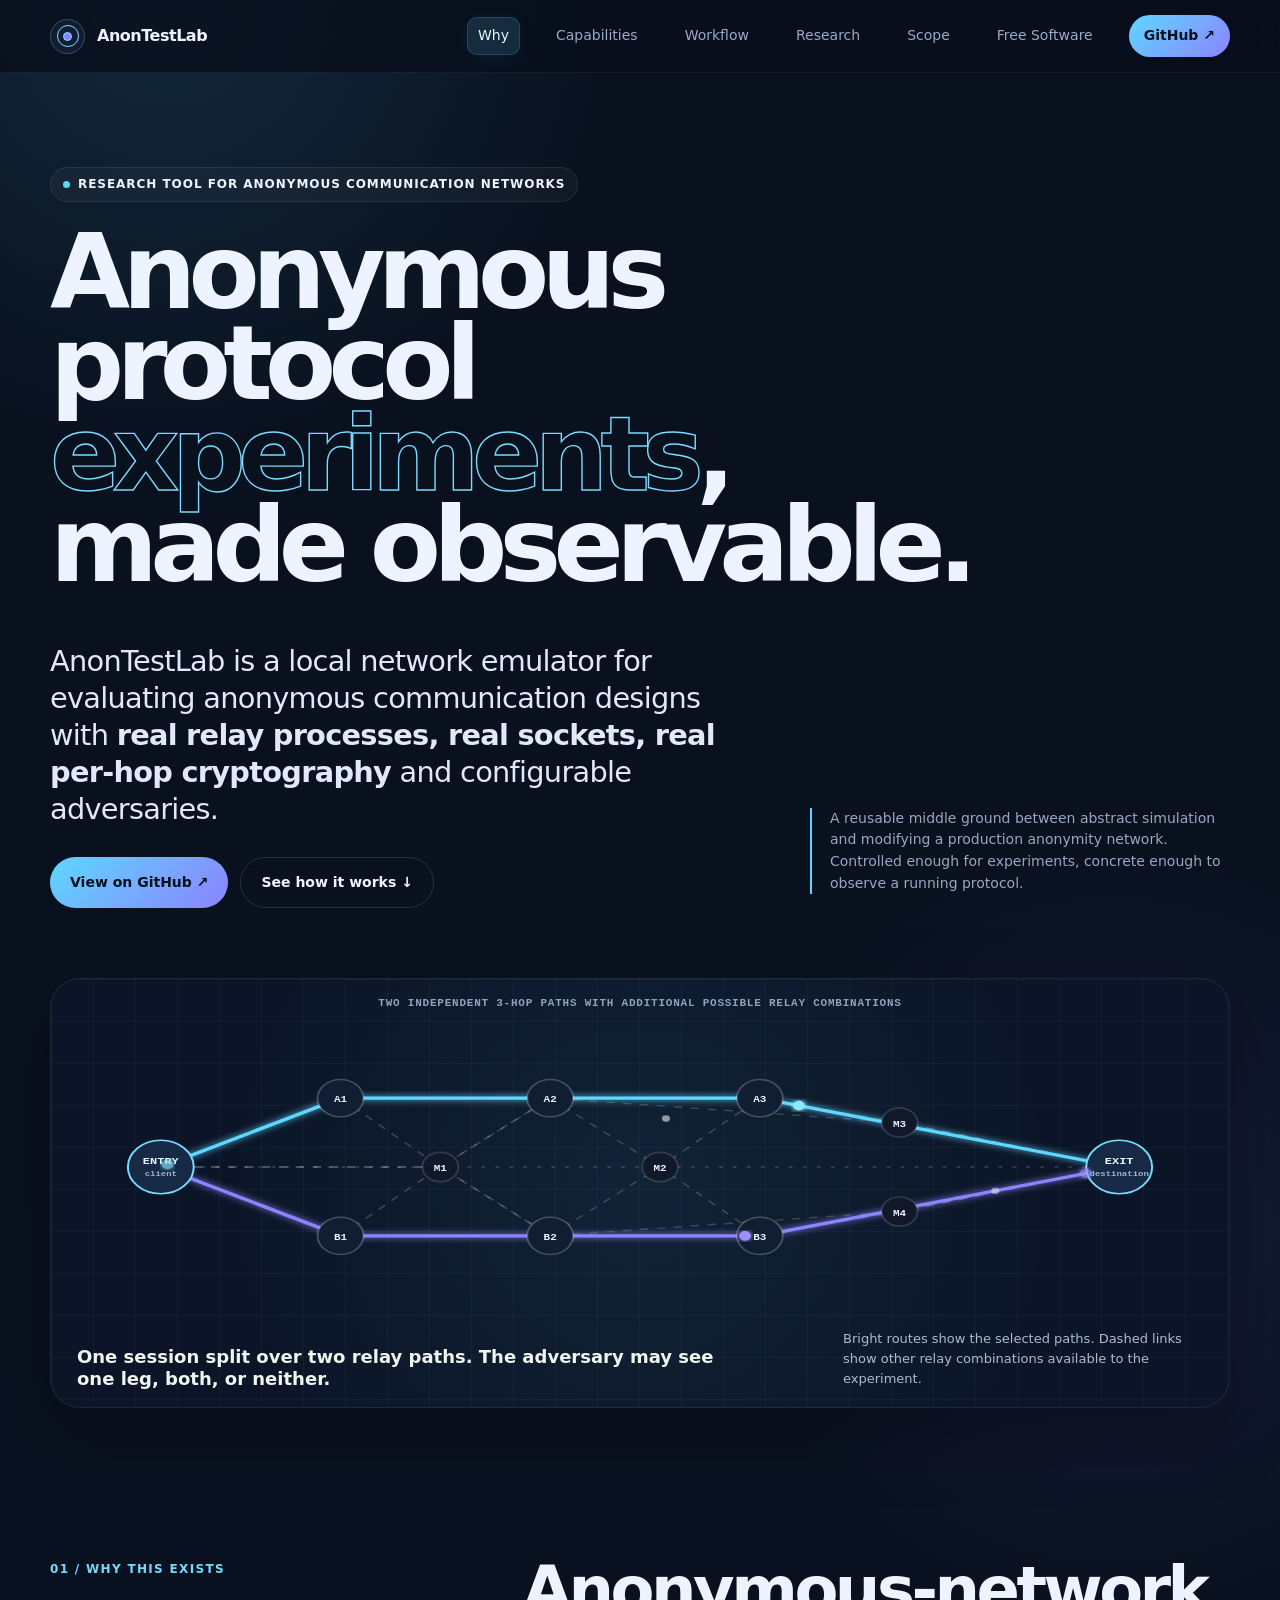
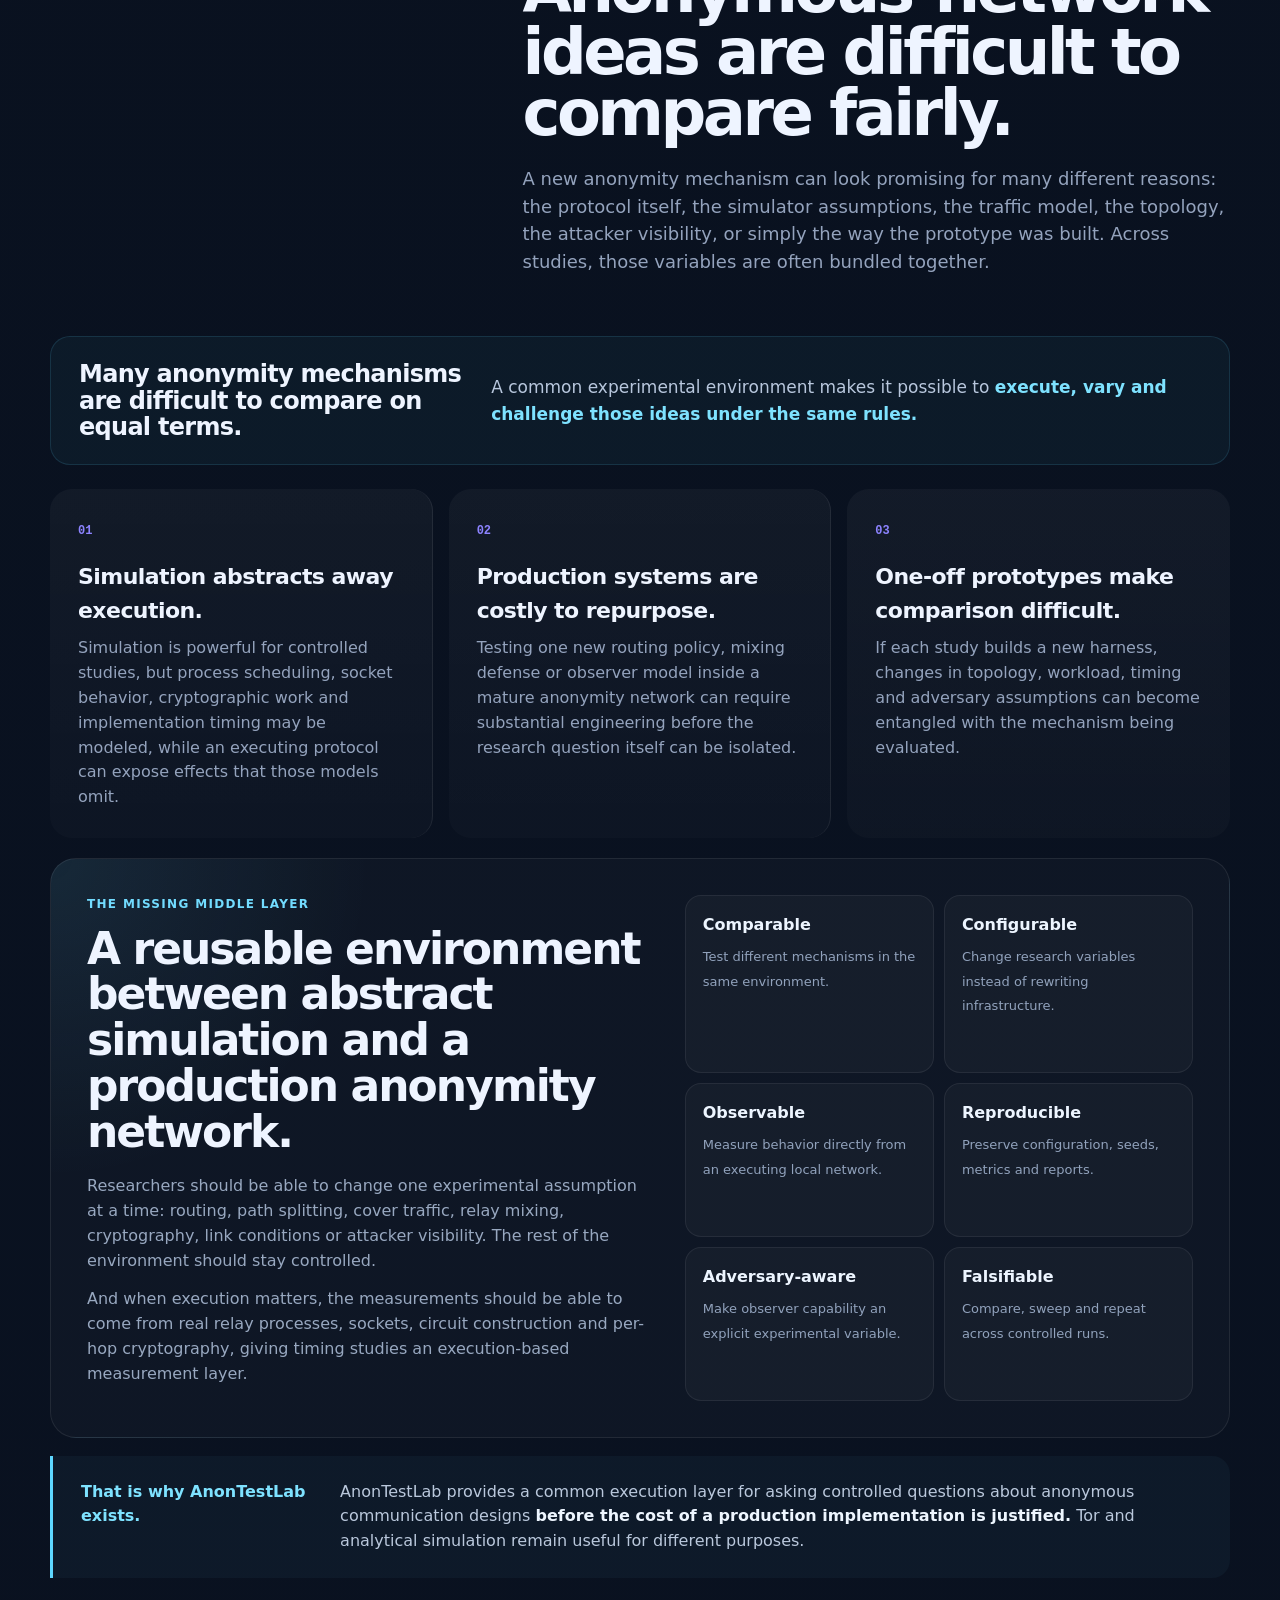
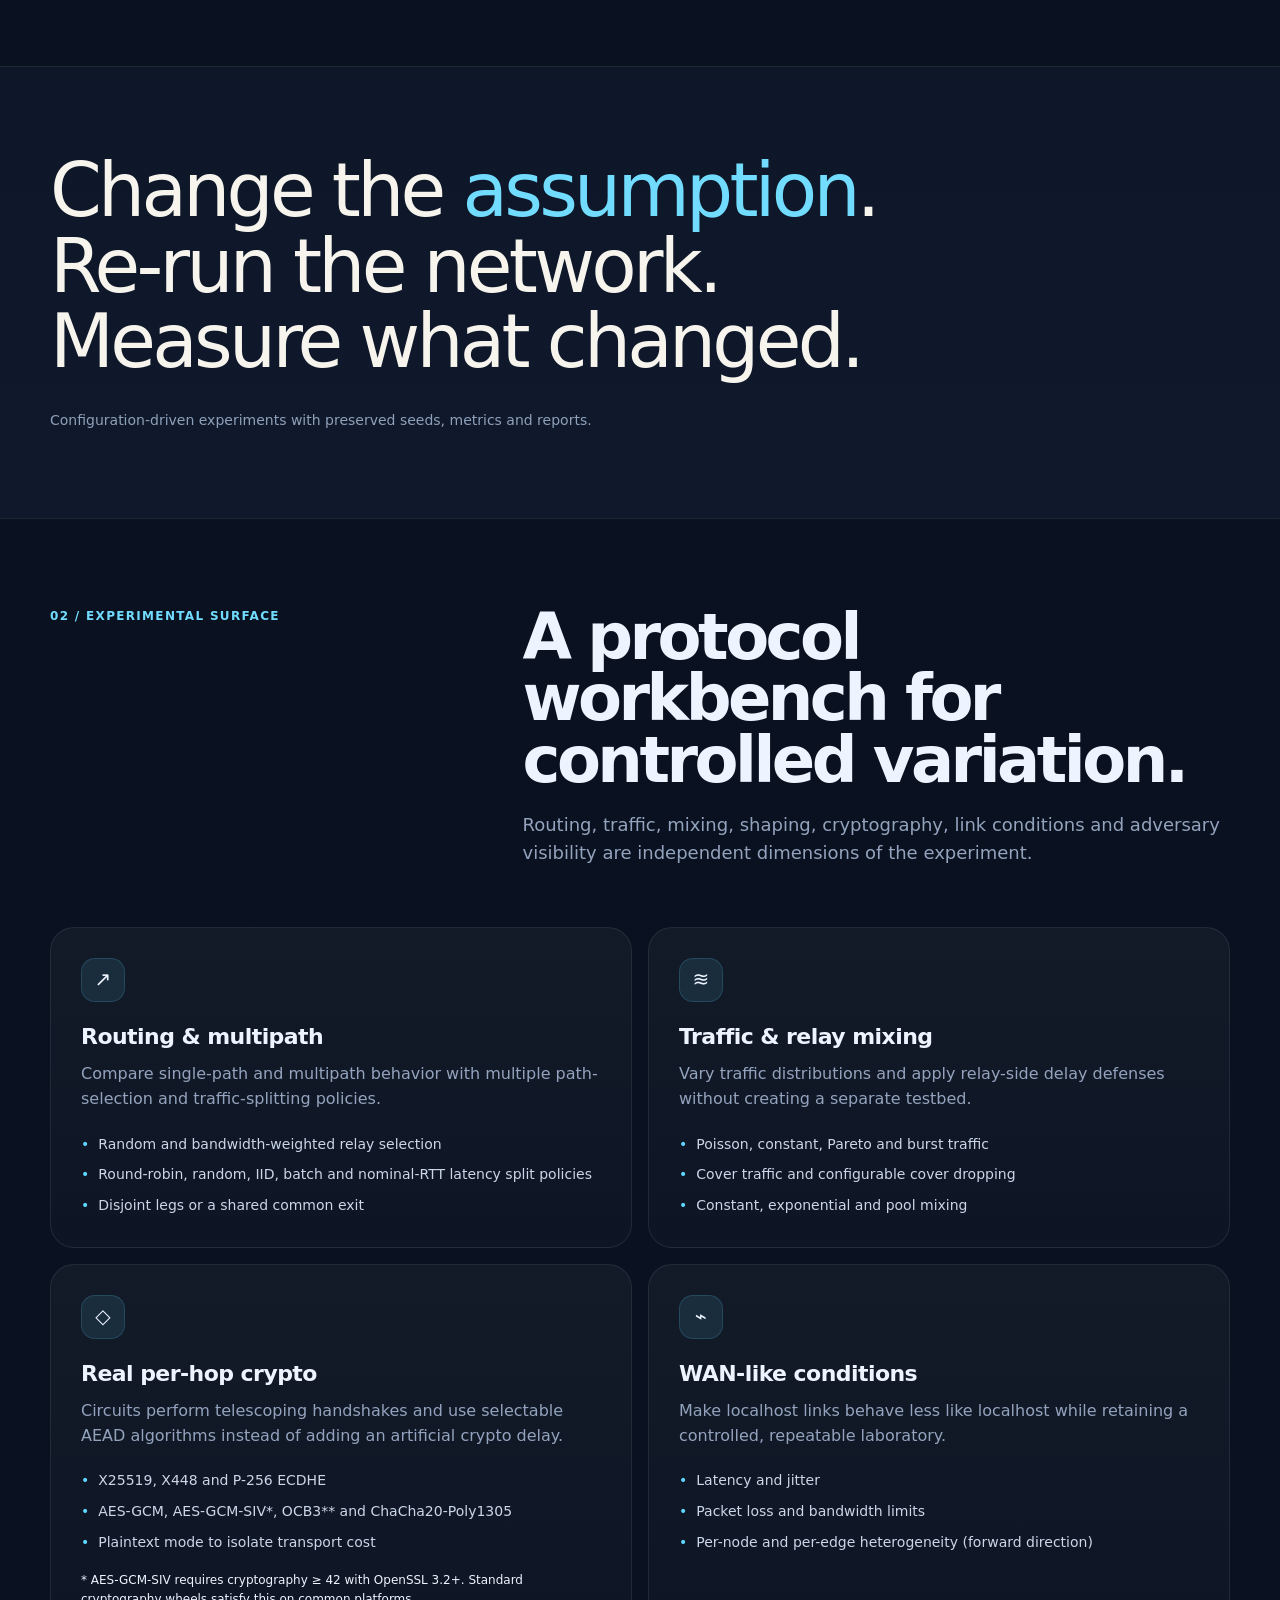
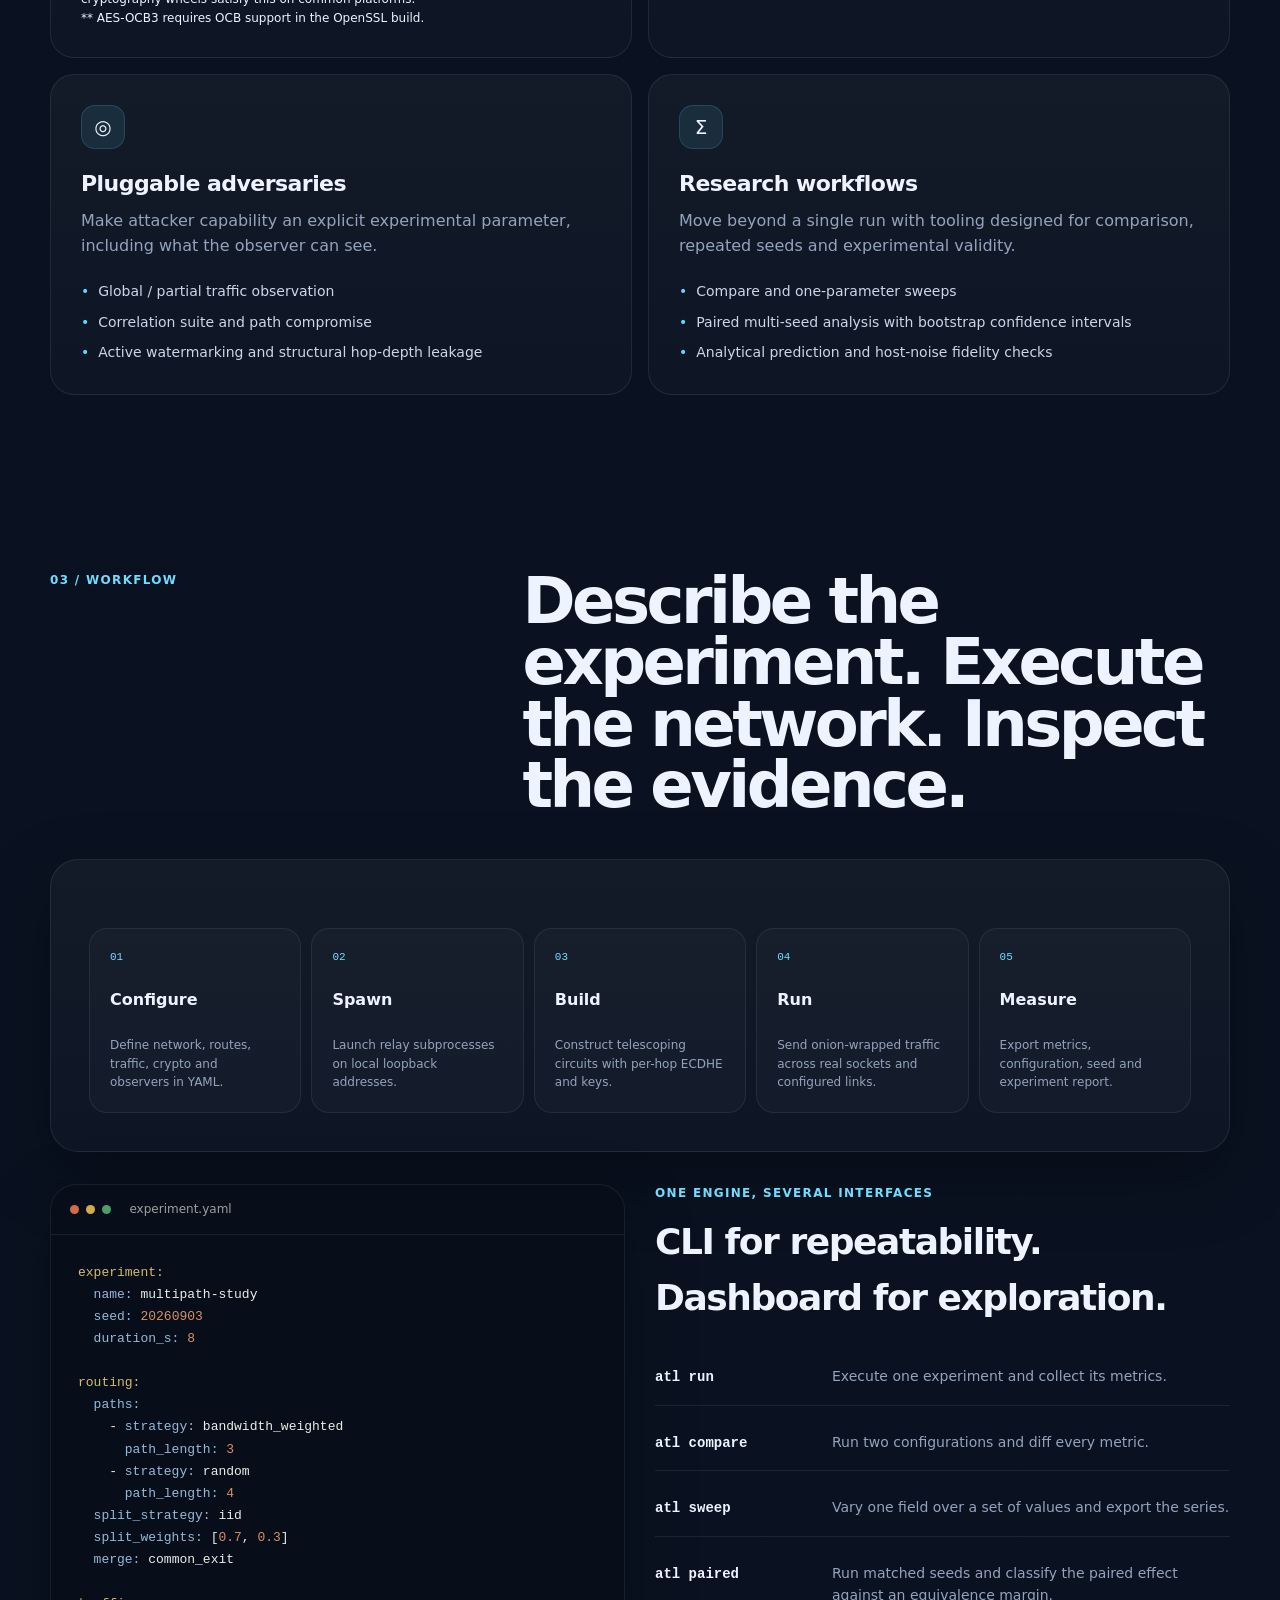
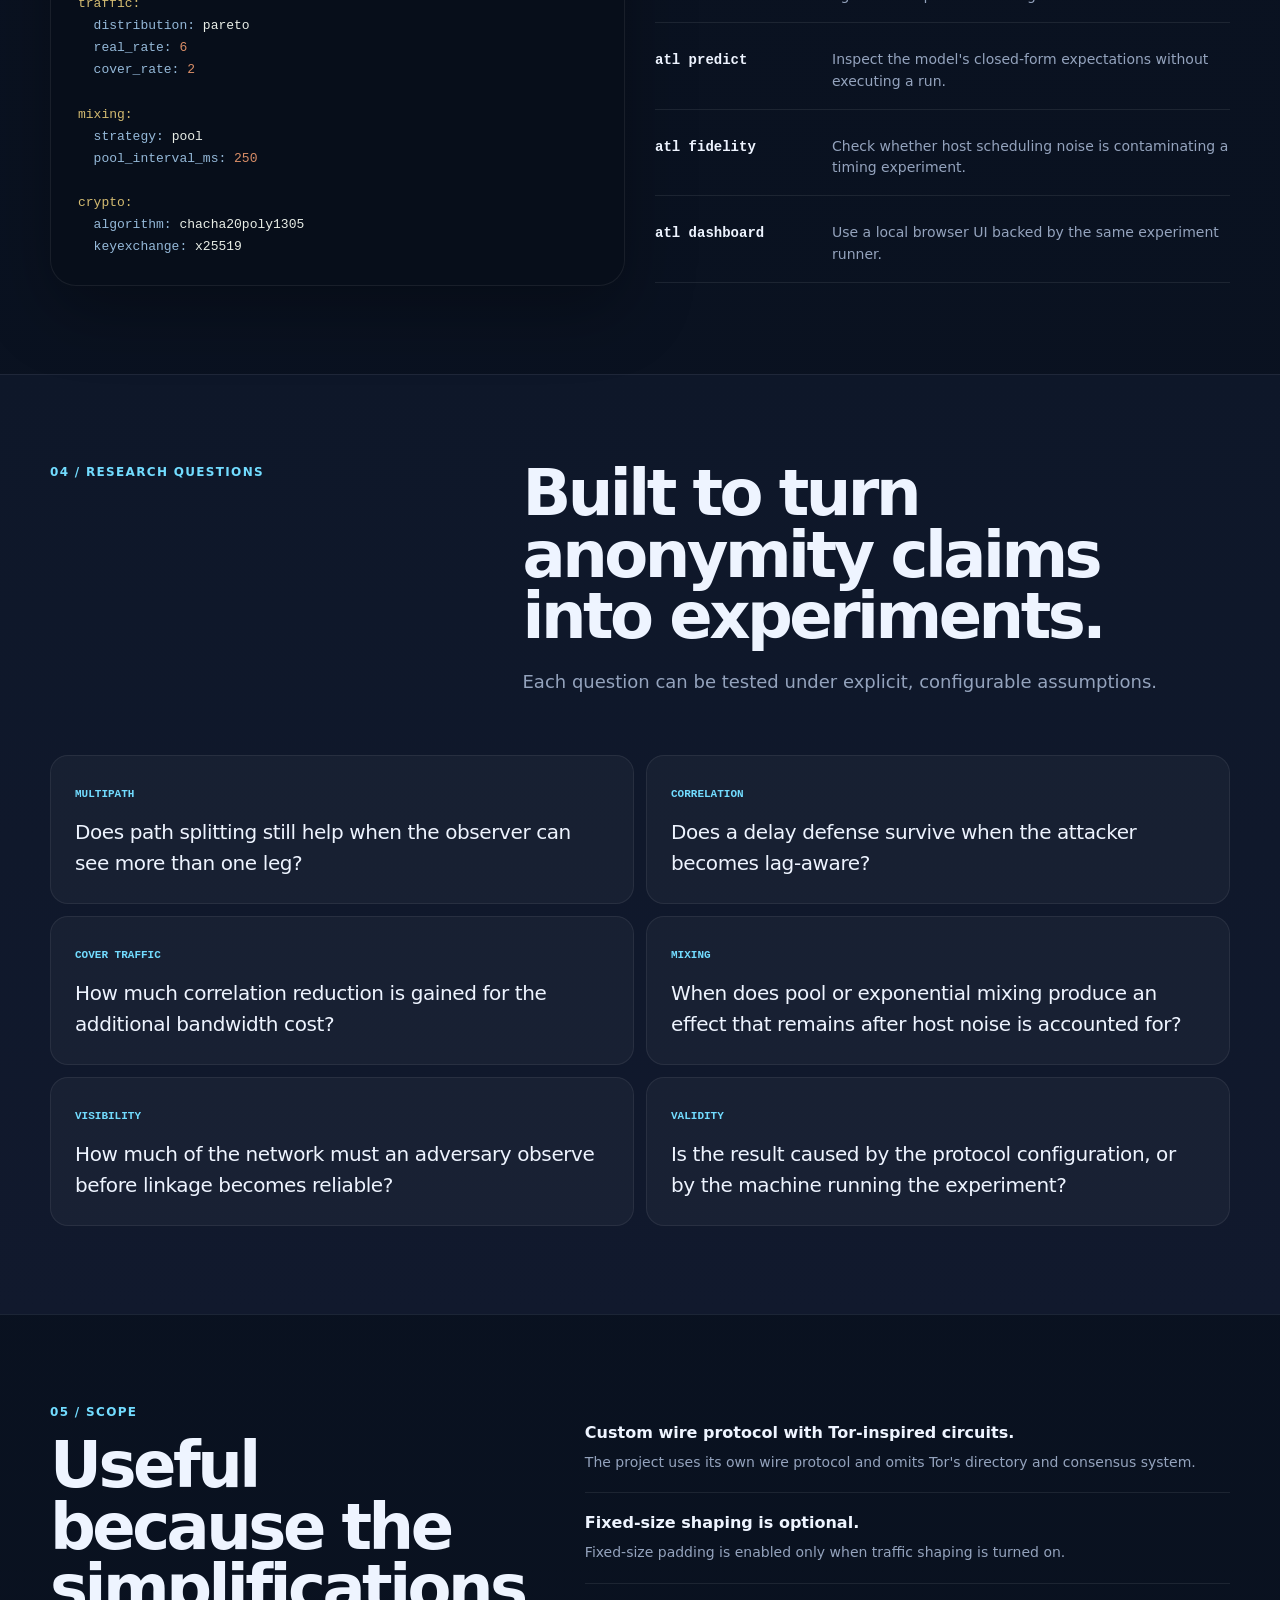
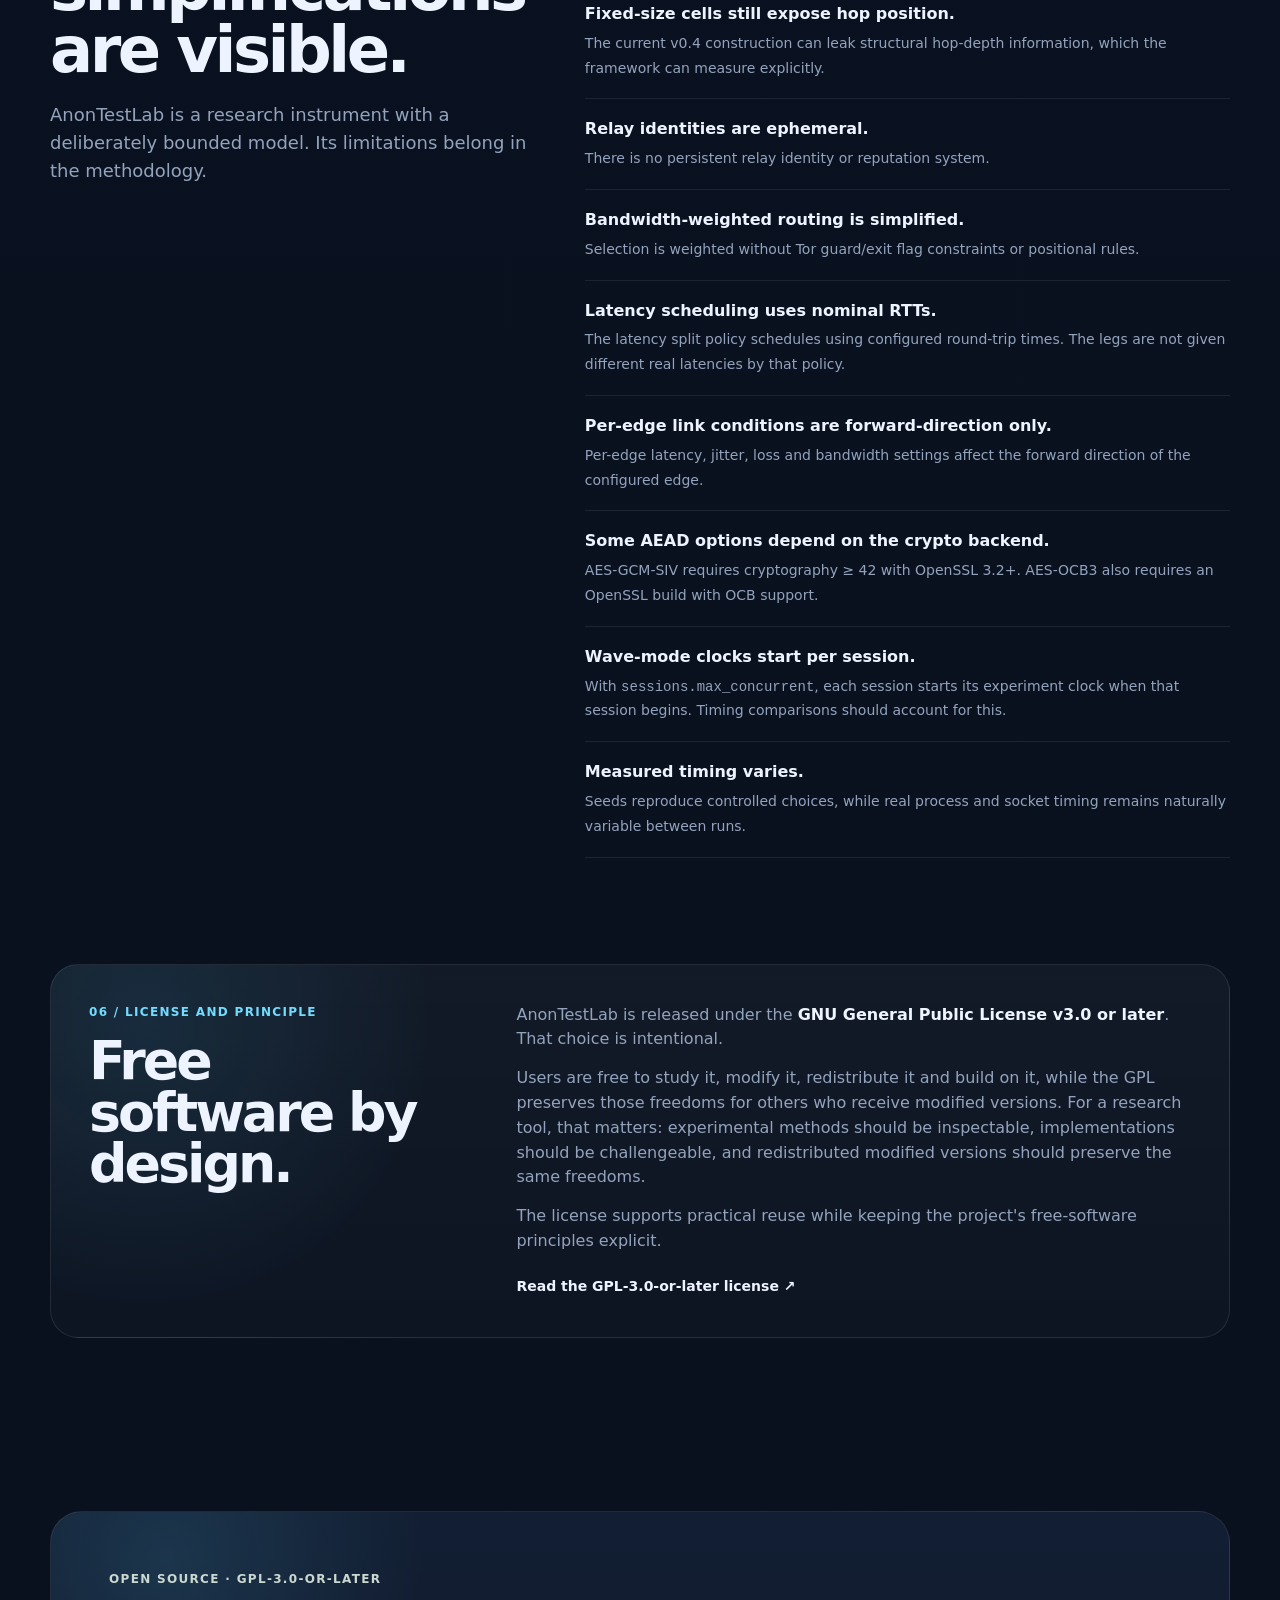
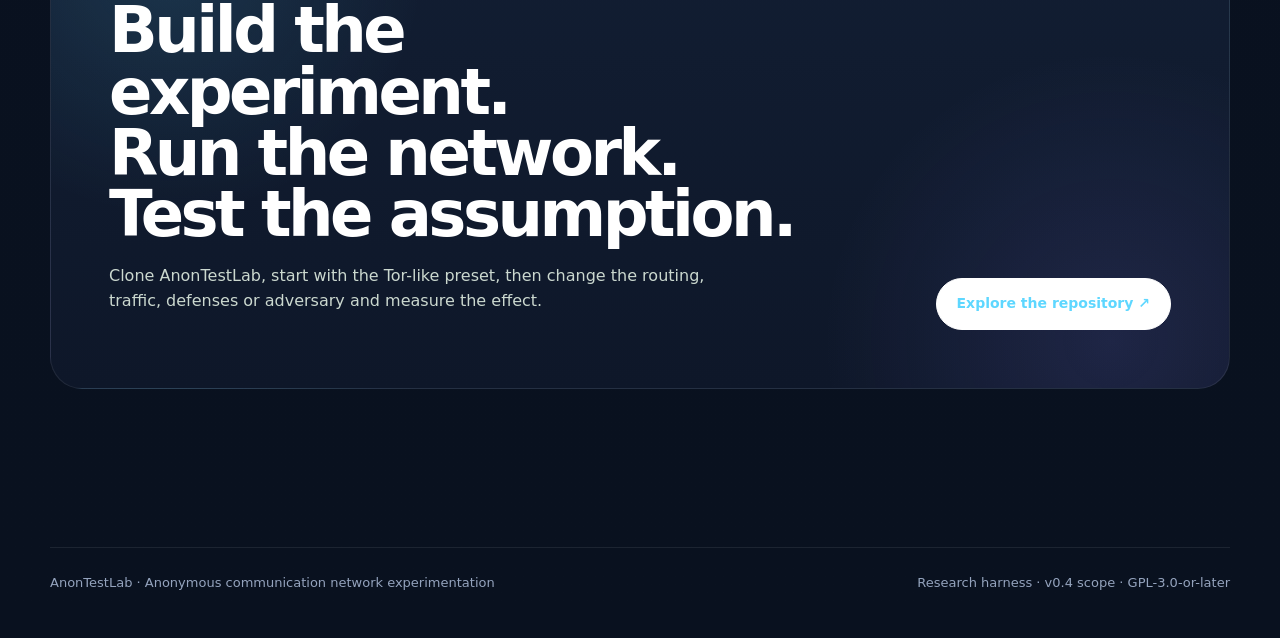
==== commit 8d11deb8: "Update index.html Updates index page: #changes to the license section #improved mix network animat" ====
--- a/docs/index.html
+++ b/docs/index.html
@@ -72,6 +72,35 @@
     .mark:before{width:20px;height:20px}.mark:after{width:7px;height:7px;background:var(--orange)}
     .navlinks{display:flex;align-items:center;gap:25px;font-size:14px;color:#52564c}
     .navlinks a:hover{color:var(--ink)}
+    .navlinks a:not(.github){
+      position:relative;
+      padding:8px 11px;
+      border-radius:10px;
+      transition:color .2s ease, background .2s ease, box-shadow .2s ease;
+    }
+    .navlinks a:not(.github)::after{
+      content:"";
+      position:absolute;
+      left:11px;
+      right:11px;
+      bottom:4px;
+      height:2px;
+      border-radius:999px;
+      background:linear-gradient(90deg,var(--cyan),var(--violet));
+      transform:scaleX(0);
+      transform-origin:center;
+      transition:transform .22s ease;
+    }
+    .navlinks a:not(.github):hover{
+      background:rgba(94,215,255,.07);
+    }
+    .navlinks a:not(.github).active{
+      color:#e9f8ff;
+      background:rgba(94,215,255,.14);
+      box-shadow:inset 0 0 0 1px rgba(94,215,255,.18), 0 5px 18px rgba(61,176,220,.08);
+    }
+    .navlinks a:not(.github).active::after{transform:scaleX(1)}
+    main section[id]{scroll-margin-top:92px}
     .github{
       display:inline-flex;align-items:center;gap:8px;background:var(--black);color:white;
       padding:10px 15px;border-radius:999px;font-weight:750;
@@ -206,6 +235,29 @@
     .limit{padding:18px 0;border-bottom:1px solid var(--line)}
     .limit strong{display:block;margin-bottom:4px}
     .limit span{color:var(--muted);font-size:14px}
+
+    .license-section{
+      padding-top:18px;
+    }
+    .license-card{
+      display:grid;
+      grid-template-columns:.72fr 1.28fr;
+      gap:48px;
+      padding:38px;
+      border:1px solid rgba(255,255,255,.09);
+      border-radius:28px;
+      background:
+        radial-gradient(circle at 8% 15%, rgba(87,211,255,.10), transparent 18rem),
+        linear-gradient(180deg,rgba(255,255,255,.04),rgba(255,255,255,.02));
+    }
+    .license-card h2{font-size:clamp(34px,4.2vw,56px)}
+    .license-copy p{color:var(--muted);font-size:16px;margin:0 0 14px}
+    .license-copy strong{color:#eef5ff}
+    .license-link{
+      display:inline-flex;align-items:center;gap:8px;margin-top:8px;
+      color:var(--cyan-2);font-weight:800;font-size:14px
+    }
+    .license-link:hover{color:#fff}
 
     .cta{
       margin:70px auto;background:var(--green);color:white;border-radius:32px;padding:58px;
@@ -230,6 +282,7 @@
       .problem,.problem+.problem{padding:24px 0;border-right:0;border-bottom:1px solid var(--line)}
       .flow{grid-template-columns:1fr 1fr}
       .cta{align-items:flex-start;flex-direction:column}
+      .license-card{grid-template-columns:1fr}
     }
     @media(max-width:600px){
       .wrap{width:min(calc(100% - 24px),var(--max))}
@@ -296,11 +349,12 @@
         <span>AnonTestLab</span>
       </a>
       <div class="navlinks">
-        <a href="#why">Why</a>
-        <a href="#capabilities">Capabilities</a>
-        <a href="#workflow">Workflow</a>
-        <a href="#research">Research</a>
-        <a href="#limitations">Limitations</a>
+        <a href="#why" data-nav="why">Why</a>
+        <a href="#capabilities" data-nav="capabilities">Capabilities</a>
+        <a href="#workflow" data-nav="workflow">Workflow</a>
+        <a href="#research" data-nav="research">Research</a>
+        <a href="#limitations" data-nav="limitations">Scope</a>
+        <a href="#license" data-nav="license">Free Software</a>
         <a class="github" href="https://github.com/hashtagRR/AnonTestLab" target="_blank" rel="noreferrer">GitHub ↗</a>
       </div>
     </nav>
@@ -420,7 +474,7 @@
           <h3>Simulation abstracts away execution.</h3>
           <p>
             Simulation is powerful for controlled studies, but process scheduling, socket behavior, cryptographic work and implementation timing
-            may be represented by models rather than observed from a running protocol.
+            may be modeled, while an executing protocol can expose effects that those models omit.
           </p>
         </article>
         <article class="problem">
@@ -450,16 +504,16 @@
           </p>
           <p>
             And when execution matters, the measurements should be able to come from real relay processes, sockets, circuit construction
-            and per-hop cryptography rather than only from a synthetic timing model.
+            and per-hop cryptography, giving timing studies an execution-based measurement layer.
           </p>
         </div>
         <div class="need-points">
           <div class="need-point"><strong>Comparable</strong><span>Test different mechanisms in the same environment.</span></div>
           <div class="need-point"><strong>Configurable</strong><span>Change research variables instead of rewriting infrastructure.</span></div>
-          <div class="need-point"><strong>Observable</strong><span>Measure an executing local network, not just a model of one.</span></div>
+          <div class="need-point"><strong>Observable</strong><span>Measure behavior directly from an executing local network.</span></div>
           <div class="need-point"><strong>Reproducible</strong><span>Preserve configuration, seeds, metrics and reports.</span></div>
           <div class="need-point"><strong>Adversary-aware</strong><span>Make observer capability an explicit experimental variable.</span></div>
-          <div class="need-point"><strong>Falsifiable</strong><span>Compare, sweep and repeat rather than relying on one attractive run.</span></div>
+          <div class="need-point"><strong>Falsifiable</strong><span>Compare, sweep and repeat across controlled runs.</span></div>
         </div>
       </div>
 
@@ -526,10 +580,10 @@
           <p>Circuits perform telescoping handshakes and use selectable AEAD algorithms instead of adding an artificial crypto delay.</p>
           <ul>
             <li>X25519, X448 and P-256 ECDHE</li>
-            <li>AES-GCM variants, OCB3* and ChaCha20-Poly1305</li>
+            <li>AES-GCM, AES-GCM-SIV*, OCB3** and ChaCha20-Poly1305</li>
             <li>Plaintext mode to isolate transport cost</li>
           </ul>
-          <p class="micro-note">* AES-OCB3 requires OCB support in the host OpenSSL build.</p>
+          <p class="micro-note">* AES-GCM-SIV requires cryptography ≥ 42 with OpenSSL 3.2+. Standard cryptography wheels satisfy this on common platforms.<br>** AES-OCB3 requires OCB support in the OpenSSL build.</p>
         </article>
 
         <article class="card reveal">
@@ -546,7 +600,7 @@
         <article class="card reveal">
           <div class="icon">◎</div>
           <h3>Pluggable adversaries</h3>
-          <p>Make attacker capability an explicit experimental parameter rather than an implicit assumption.</p>
+          <p>Make attacker capability an explicit experimental parameter, including what the observer can see.</p>
           <ul>
             <li>Global / partial traffic observation</li>
             <li>Correlation suite and path compromise</li>
@@ -642,7 +696,7 @@
         <div class="kicker">04 / Research questions</div>
         <div>
           <h2>Built to turn anonymity claims into experiments.</h2>
-          <p class="subcopy">The framework does not prescribe one answer. It makes the assumptions behind the question configurable.</p>
+          <p class="subcopy">Each question can be tested under explicit, configurable assumptions.</p>
         </div>
       </div>
 
@@ -650,7 +704,7 @@
         <article class="question reveal"><small>Multipath</small><p>Does path splitting still help when the observer can see more than one leg?</p></article>
         <article class="question reveal"><small>Correlation</small><p>Does a delay defense survive when the attacker becomes lag-aware?</p></article>
         <article class="question reveal"><small>Cover traffic</small><p>How much correlation reduction is gained for the additional bandwidth cost?</p></article>
-        <article class="question reveal"><small>Mixing</small><p>When does pool or exponential mixing produce a meaningful effect rather than host noise?</p></article>
+        <article class="question reveal"><small>Mixing</small><p>When does pool or exponential mixing produce an effect that remains after host noise is accounted for?</p></article>
         <article class="question reveal"><small>Visibility</small><p>How much of the network must an adversary observe before linkage becomes reliable?</p></article>
         <article class="question reveal"><small>Validity</small><p>Is the result caused by the protocol configuration, or by the machine running the experiment?</p></article>
       </div>
@@ -668,16 +722,42 @@
       </div>
 
       <div class="limits-list reveal">
-        <div class="limit"><strong>Not a Tor protocol implementation.</strong><span>The project uses its own simple wire protocol and does not implement Tor's directory or consensus system.</span></div>
-        <div class="limit"><strong>Fixed-size shaping is optional.</strong><span>Cells are not fixed-size by default; traffic shaping can opt into fixed-size padding.</span></div>
+        <div class="limit"><strong>Custom wire protocol with Tor-inspired circuits.</strong><span>The project uses its own wire protocol and omits Tor's directory and consensus system.</span></div>
+        <div class="limit"><strong>Fixed-size shaping is optional.</strong><span>Fixed-size padding is enabled only when traffic shaping is turned on.</span></div>
         <div class="limit"><strong>Fixed-size cells still expose hop position.</strong><span>The current v0.4 construction can leak structural hop-depth information, which the framework can measure explicitly.</span></div>
         <div class="limit"><strong>Relay identities are ephemeral.</strong><span>There is no persistent relay identity or reputation system.</span></div>
-        <div class="limit"><strong>Bandwidth-weighted routing is simplified.</strong><span>It does not reproduce Tor guard/exit flag constraints or positional selection rules.</span></div>
+        <div class="limit"><strong>Bandwidth-weighted routing is simplified.</strong><span>Selection is weighted without Tor guard/exit flag constraints or positional rules.</span></div>
         <div class="limit"><strong>Latency scheduling uses nominal RTTs.</strong><span>The latency split policy schedules using configured round-trip times. The legs are not given different real latencies by that policy.</span></div>
         <div class="limit"><strong>Per-edge link conditions are forward-direction only.</strong><span>Per-edge latency, jitter, loss and bandwidth settings affect the forward direction of the configured edge.</span></div>
-        <div class="limit"><strong>OCB3 depends on the host OpenSSL build.</strong><span>AES-OCB3 is available only when the host OpenSSL build includes OCB support.</span></div>
+        <div class="limit"><strong>Some AEAD options depend on the crypto backend.</strong><span>AES-GCM-SIV requires cryptography ≥ 42 with OpenSSL 3.2+. AES-OCB3 also requires an OpenSSL build with OCB support.</span></div>
         <div class="limit"><strong>Wave-mode clocks start per session.</strong><span>With <code>sessions.max_concurrent</code>, each session starts its experiment clock when that session begins. Timing comparisons should account for this.</span></div>
         <div class="limit"><strong>Measured timing varies.</strong><span>Seeds reproduce controlled choices, while real process and socket timing remains naturally variable between runs.</span></div>
+      </div>
+    </div>
+  </section>
+
+  <section class="license-section" id="license">
+    <div class="wrap">
+      <div class="license-card reveal">
+        <div>
+          <div class="kicker">06 / License and principle</div>
+          <h2 style="margin-top:14px">Free software by design.</h2>
+        </div>
+        <div class="license-copy">
+          <p>
+            AnonTestLab is released under the <strong>GNU General Public License v3.0 or later</strong>.
+            That choice is intentional.
+          </p>
+          <p>
+            Users are free to study it, modify it, redistribute it and build on it, while the GPL preserves those freedoms
+            for others who receive modified versions. For a research tool, that matters: experimental methods should be
+            inspectable, implementations should be challengeable, and redistributed modified versions should preserve the same freedoms.
+          </p>
+          <p>
+            The license supports practical reuse while keeping the project's free-software principles explicit.
+          </p>
+          <a class="license-link" href="https://github.com/hashtagRR/AnonTestLab/blob/main/LICENSE" target="_blank" rel="noreferrer">Read the GPL-3.0-or-later license ↗</a>
+        </div>
       </div>
     </div>
   </section>
@@ -706,16 +786,53 @@
 </footer>
 
 <script>
-  const observer = new IntersectionObserver((entries) => {
+  const revealObserver = new IntersectionObserver((entries) => {
     entries.forEach((entry) => {
       if (entry.isIntersecting) {
         entry.target.classList.add('in');
-        observer.unobserve(entry.target);
+        revealObserver.unobserve(entry.target);
       }
     });
   }, { threshold: 0.12 });
 
-  document.querySelectorAll('.reveal').forEach((el) => observer.observe(el));
+  document.querySelectorAll('.reveal').forEach((el) => revealObserver.observe(el));
+
+  const navLinks = [...document.querySelectorAll('.navlinks a[data-nav]')];
+  const trackedSections = navLinks
+    .map(link => document.getElementById(link.dataset.nav))
+    .filter(Boolean);
+
+  const setActiveNav = (id) => {
+    navLinks.forEach(link => {
+      const active = link.dataset.nav === id;
+      link.classList.toggle('active', active);
+      if (active) link.setAttribute('aria-current', 'location');
+      else link.removeAttribute('aria-current');
+    });
+  };
+
+  const updateActiveSection = () => {
+    const headerOffset = 118;
+    const marker = window.scrollY + headerOffset;
+    let current = trackedSections[0]?.id || '';
+
+    trackedSections.forEach(section => {
+      if (section.offsetTop <= marker) current = section.id;
+    });
+
+    const nearBottom = window.innerHeight + window.scrollY >= document.documentElement.scrollHeight - 12;
+    if (nearBottom && trackedSections.length) current = trackedSections[trackedSections.length - 1].id;
+
+    setActiveNav(current);
+  };
+
+  navLinks.forEach(link => {
+    link.addEventListener('click', () => setActiveNav(link.dataset.nav));
+  });
+
+  window.addEventListener('scroll', updateActiveSection, { passive: true });
+  window.addEventListener('resize', updateActiveSection);
+  updateActiveSection();
 </script>
 </body>
 </html>
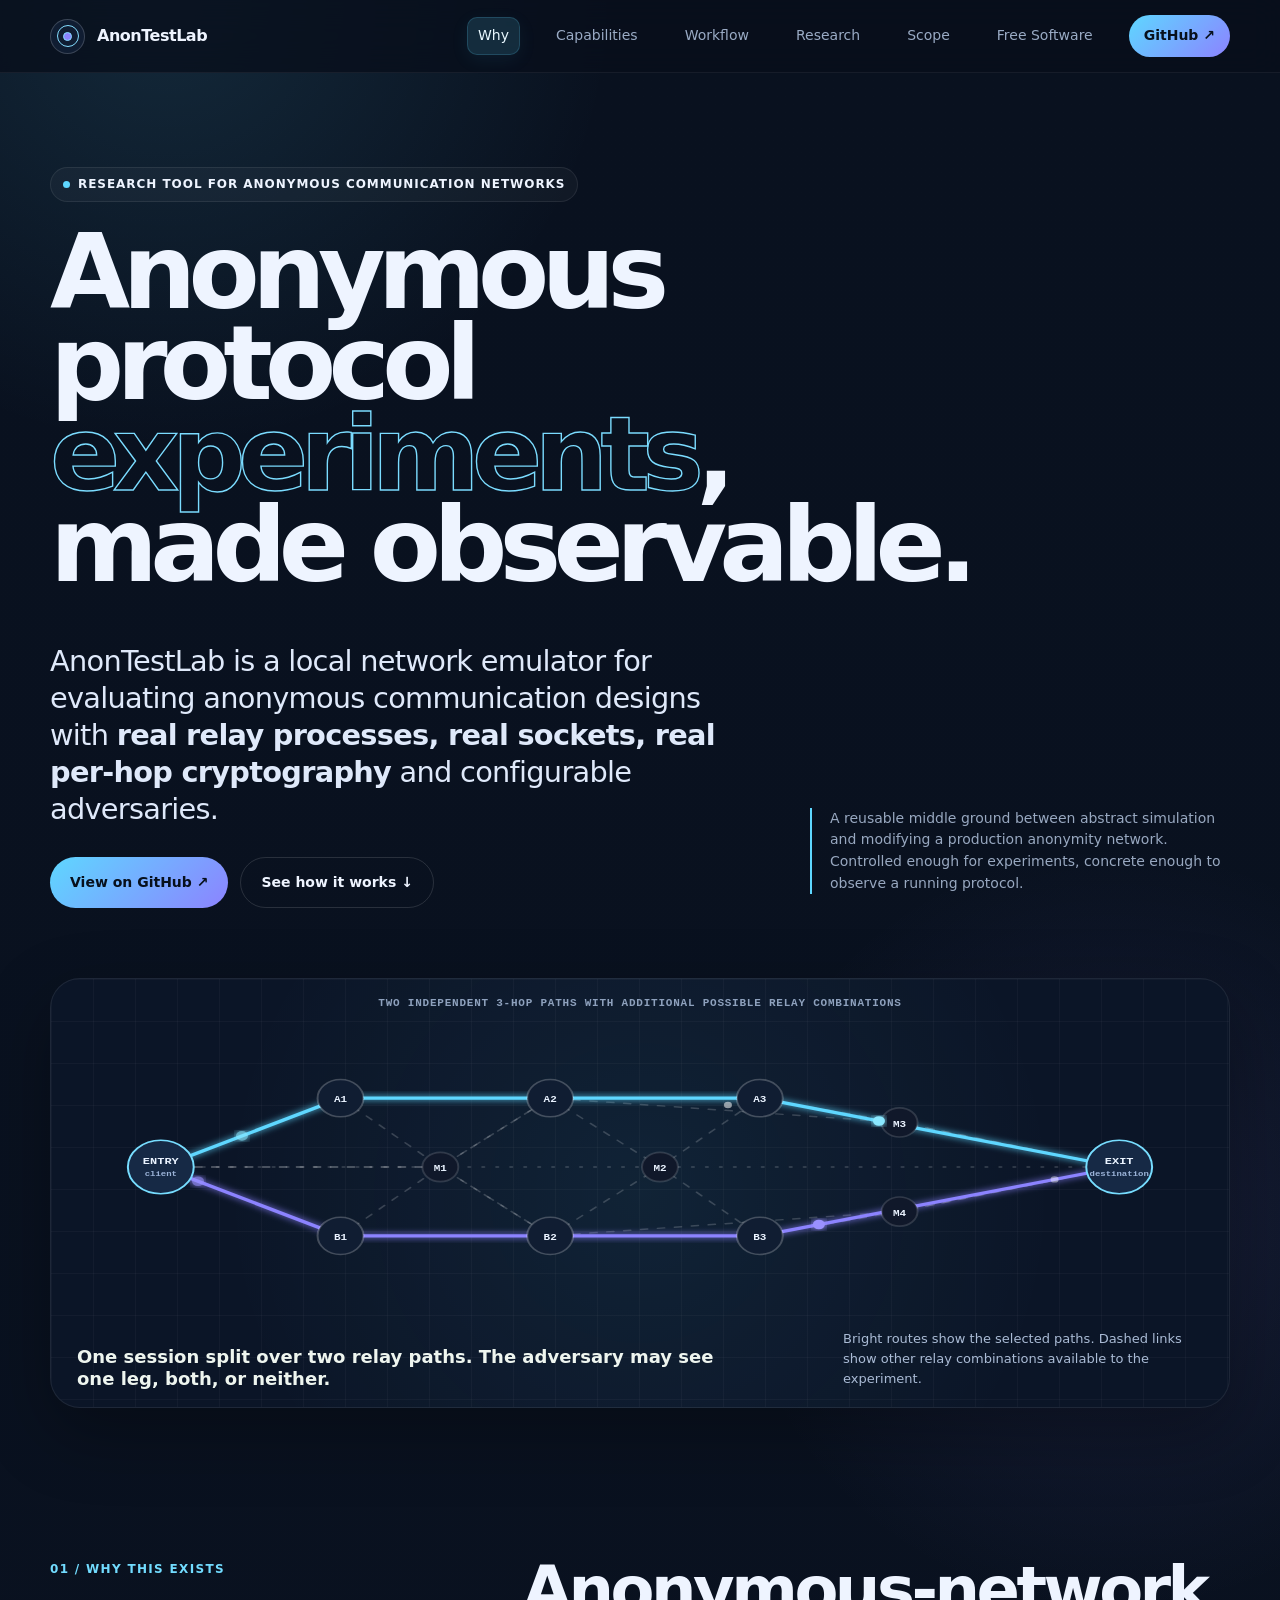
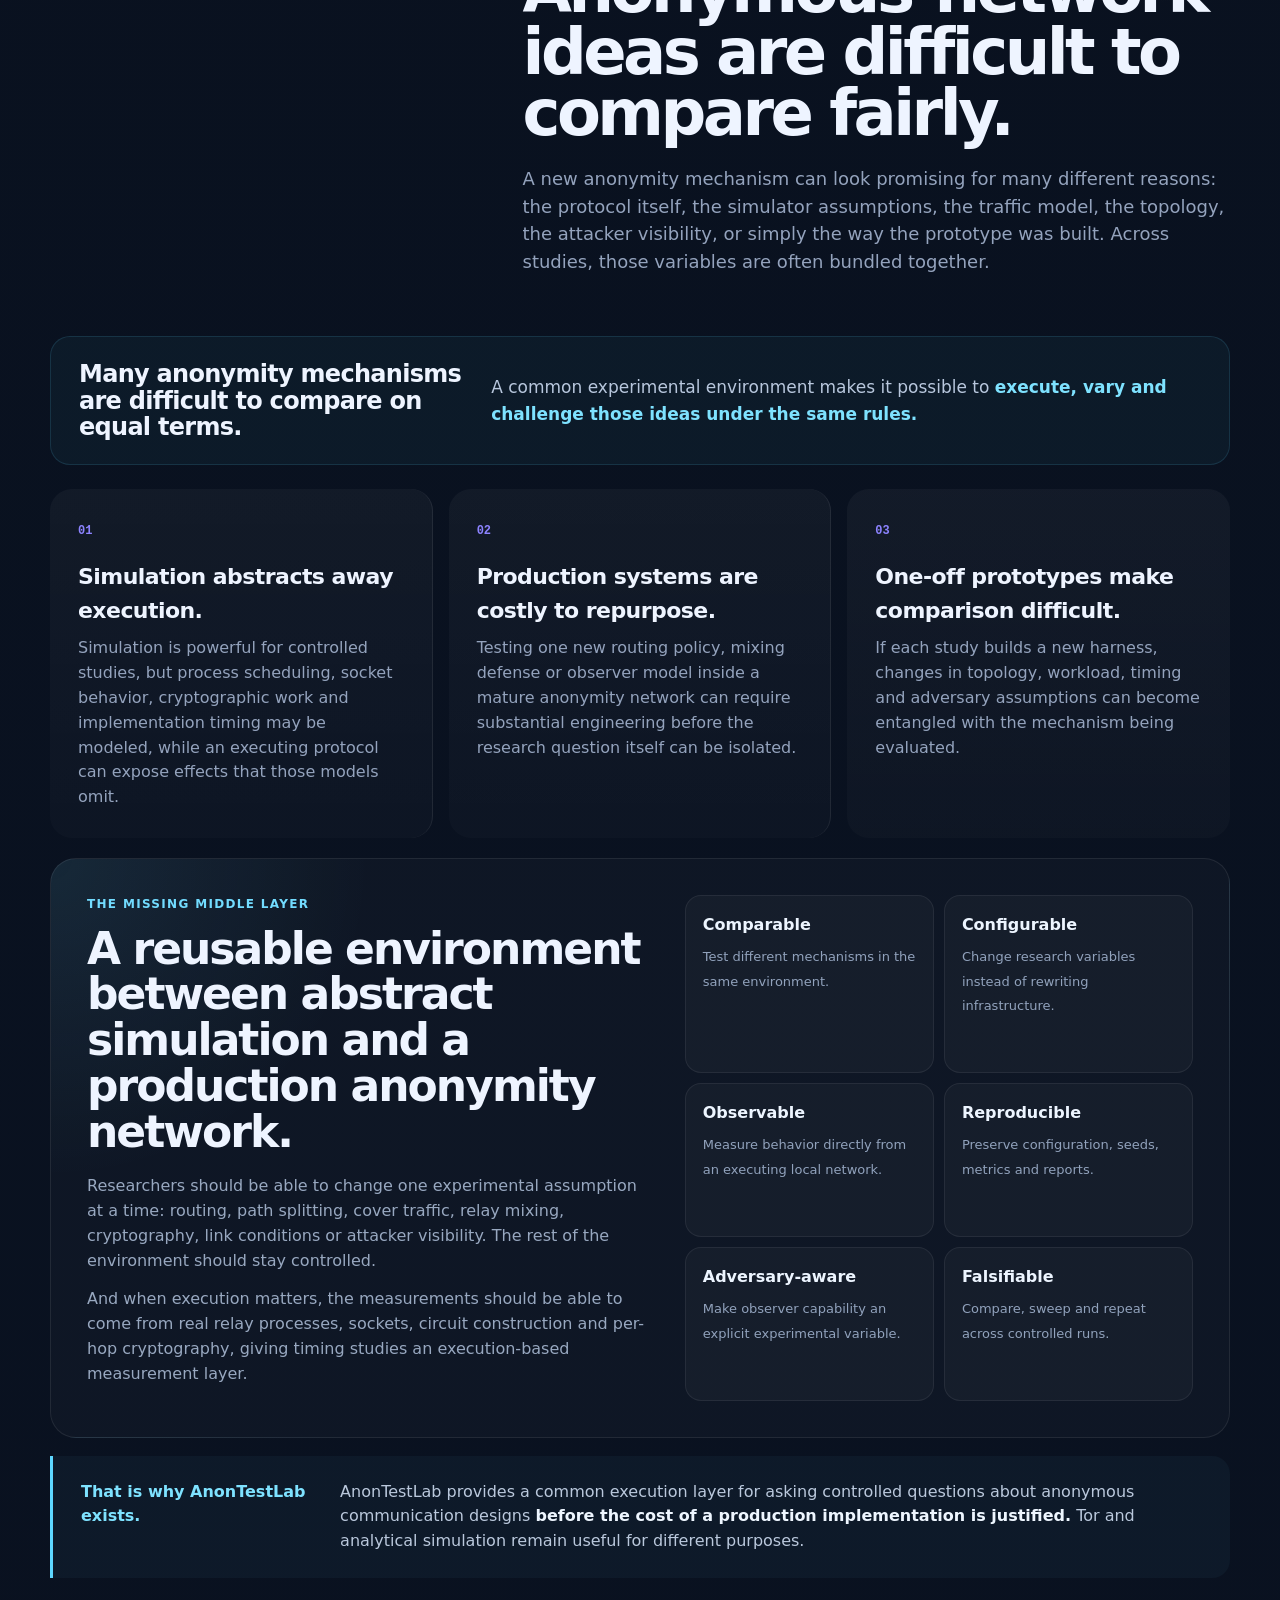
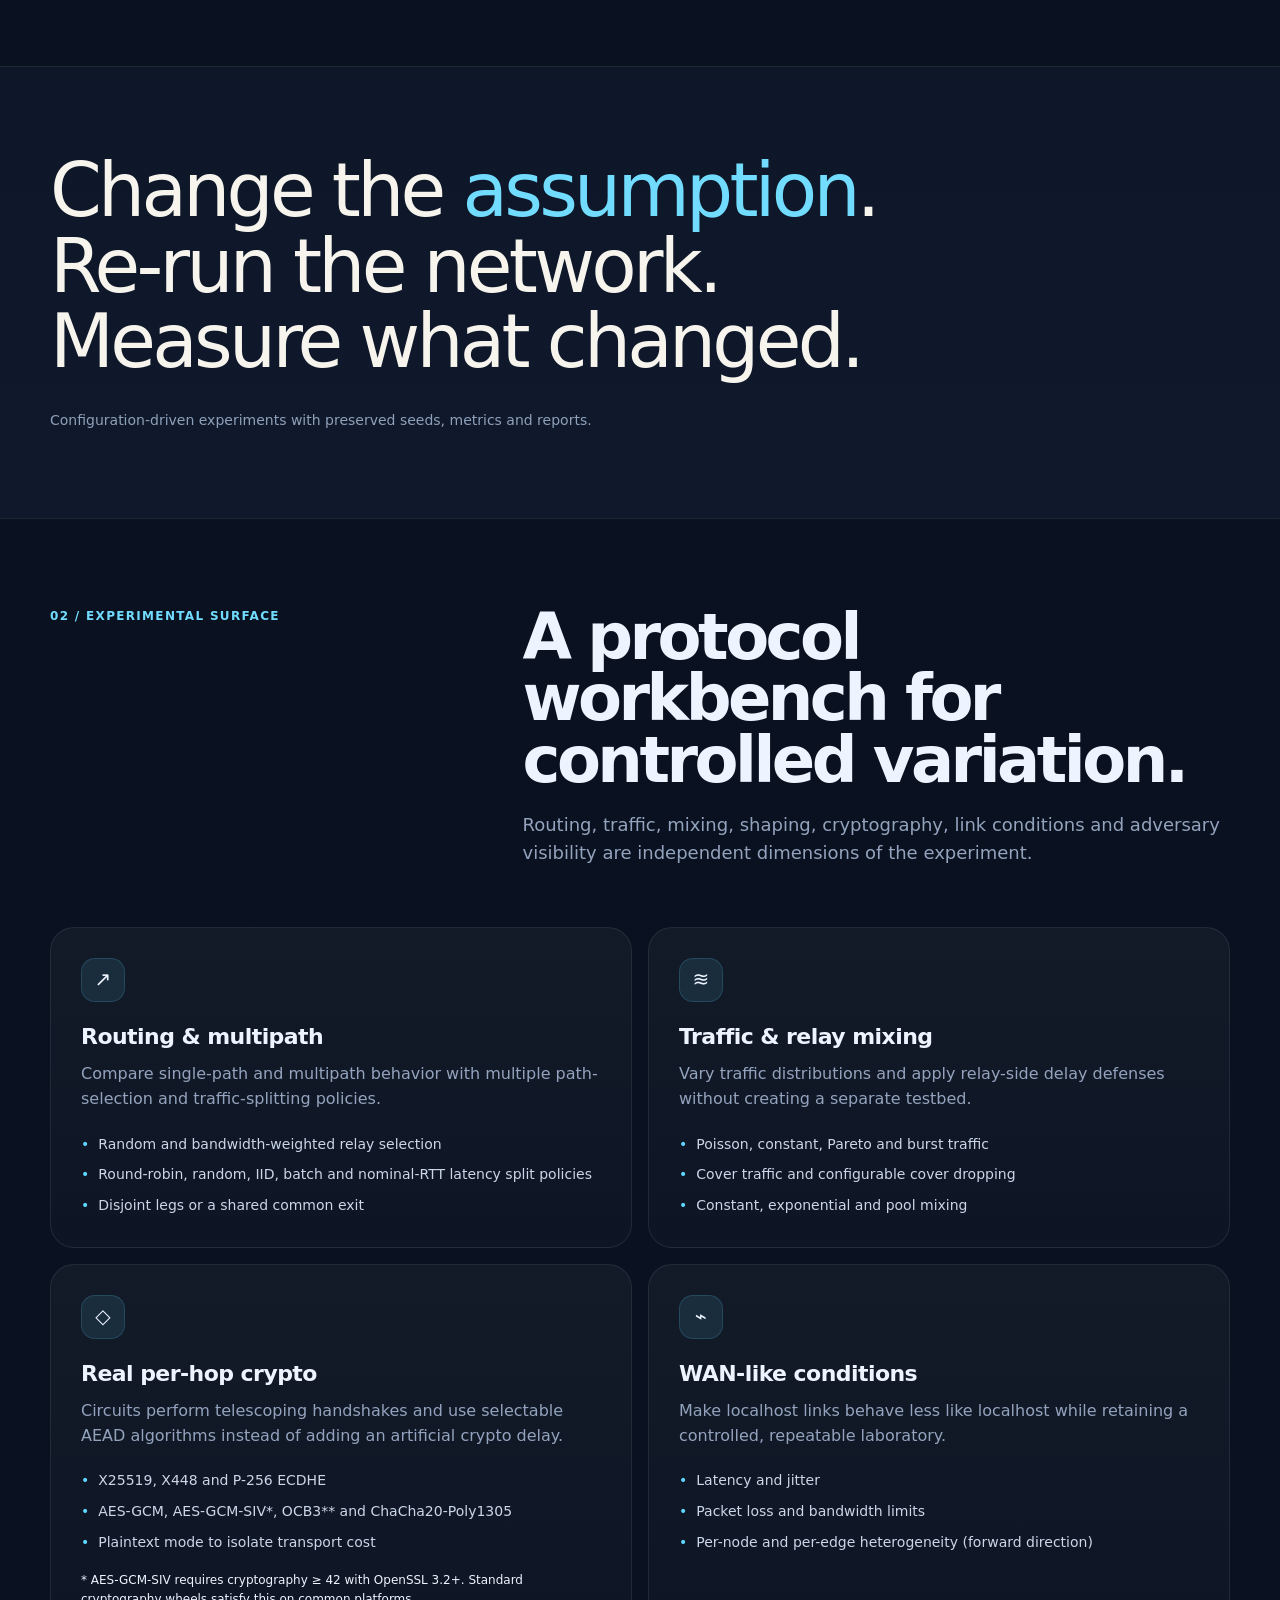
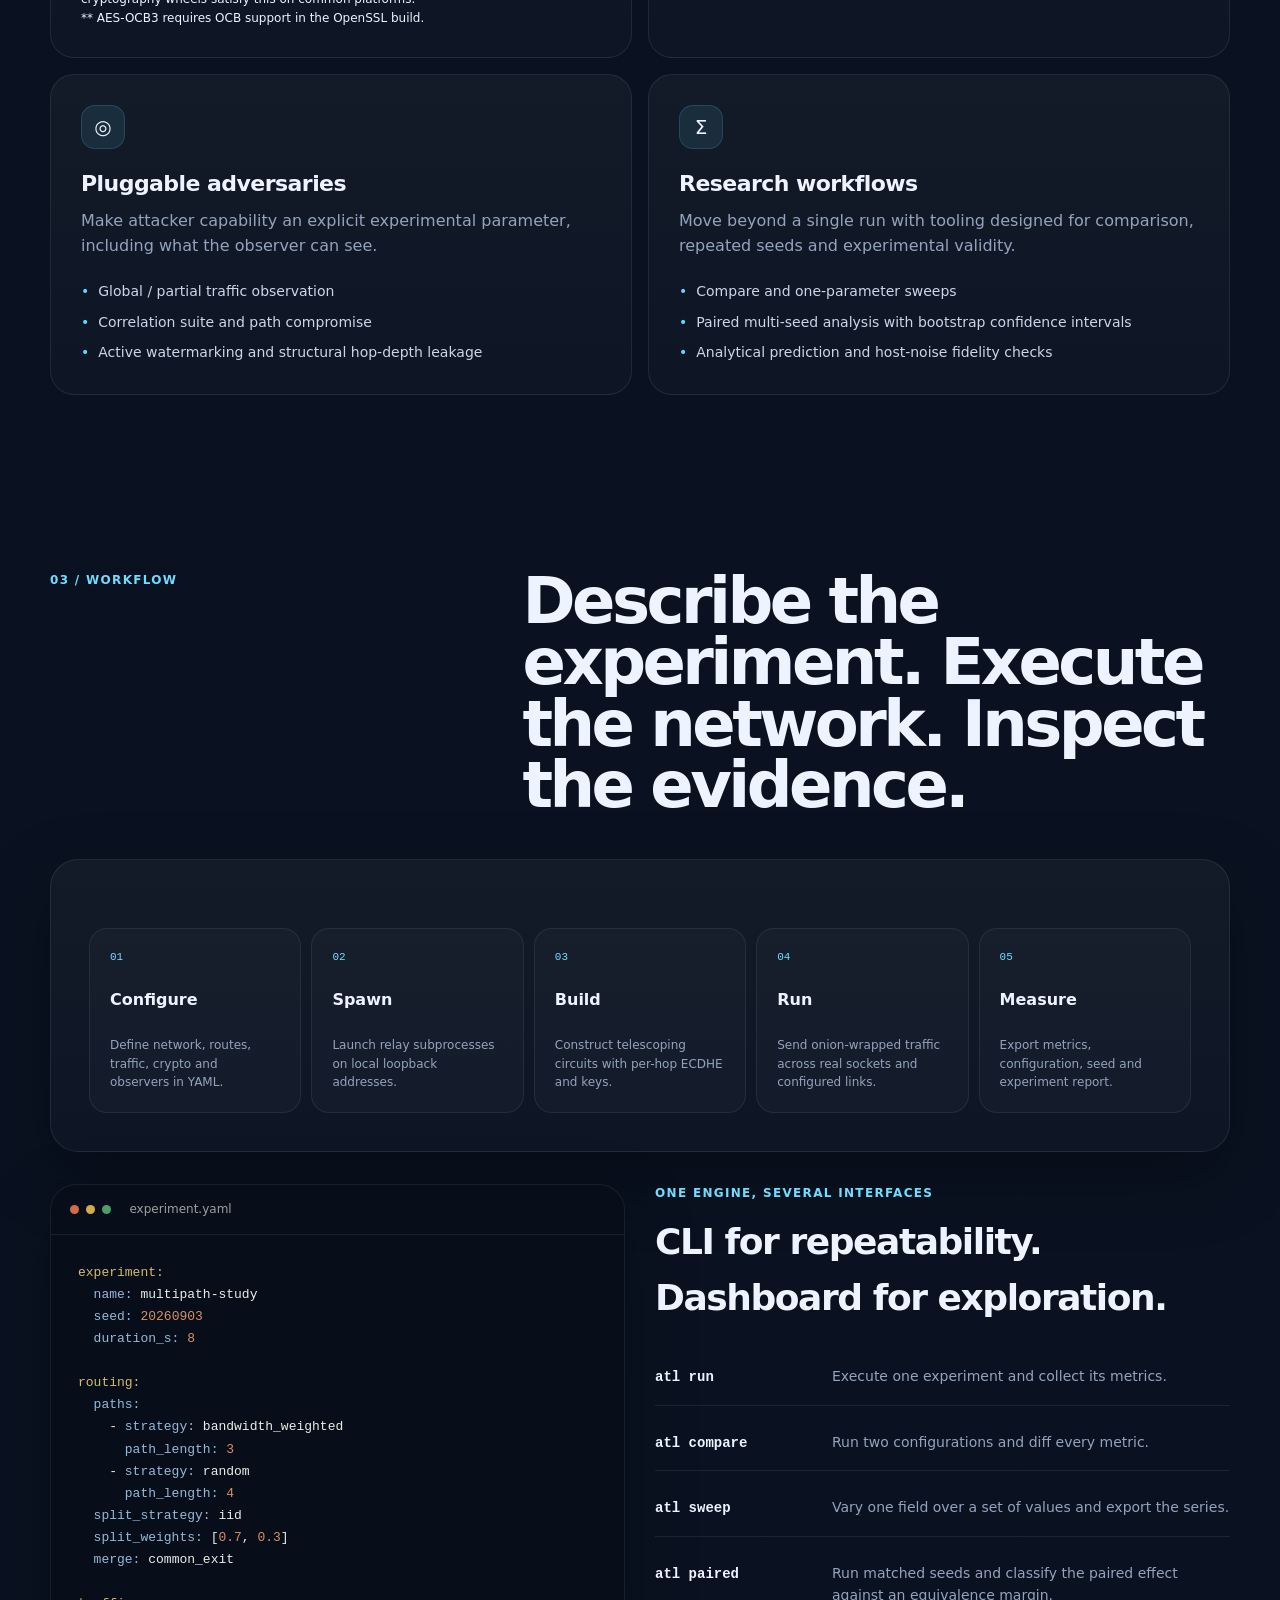
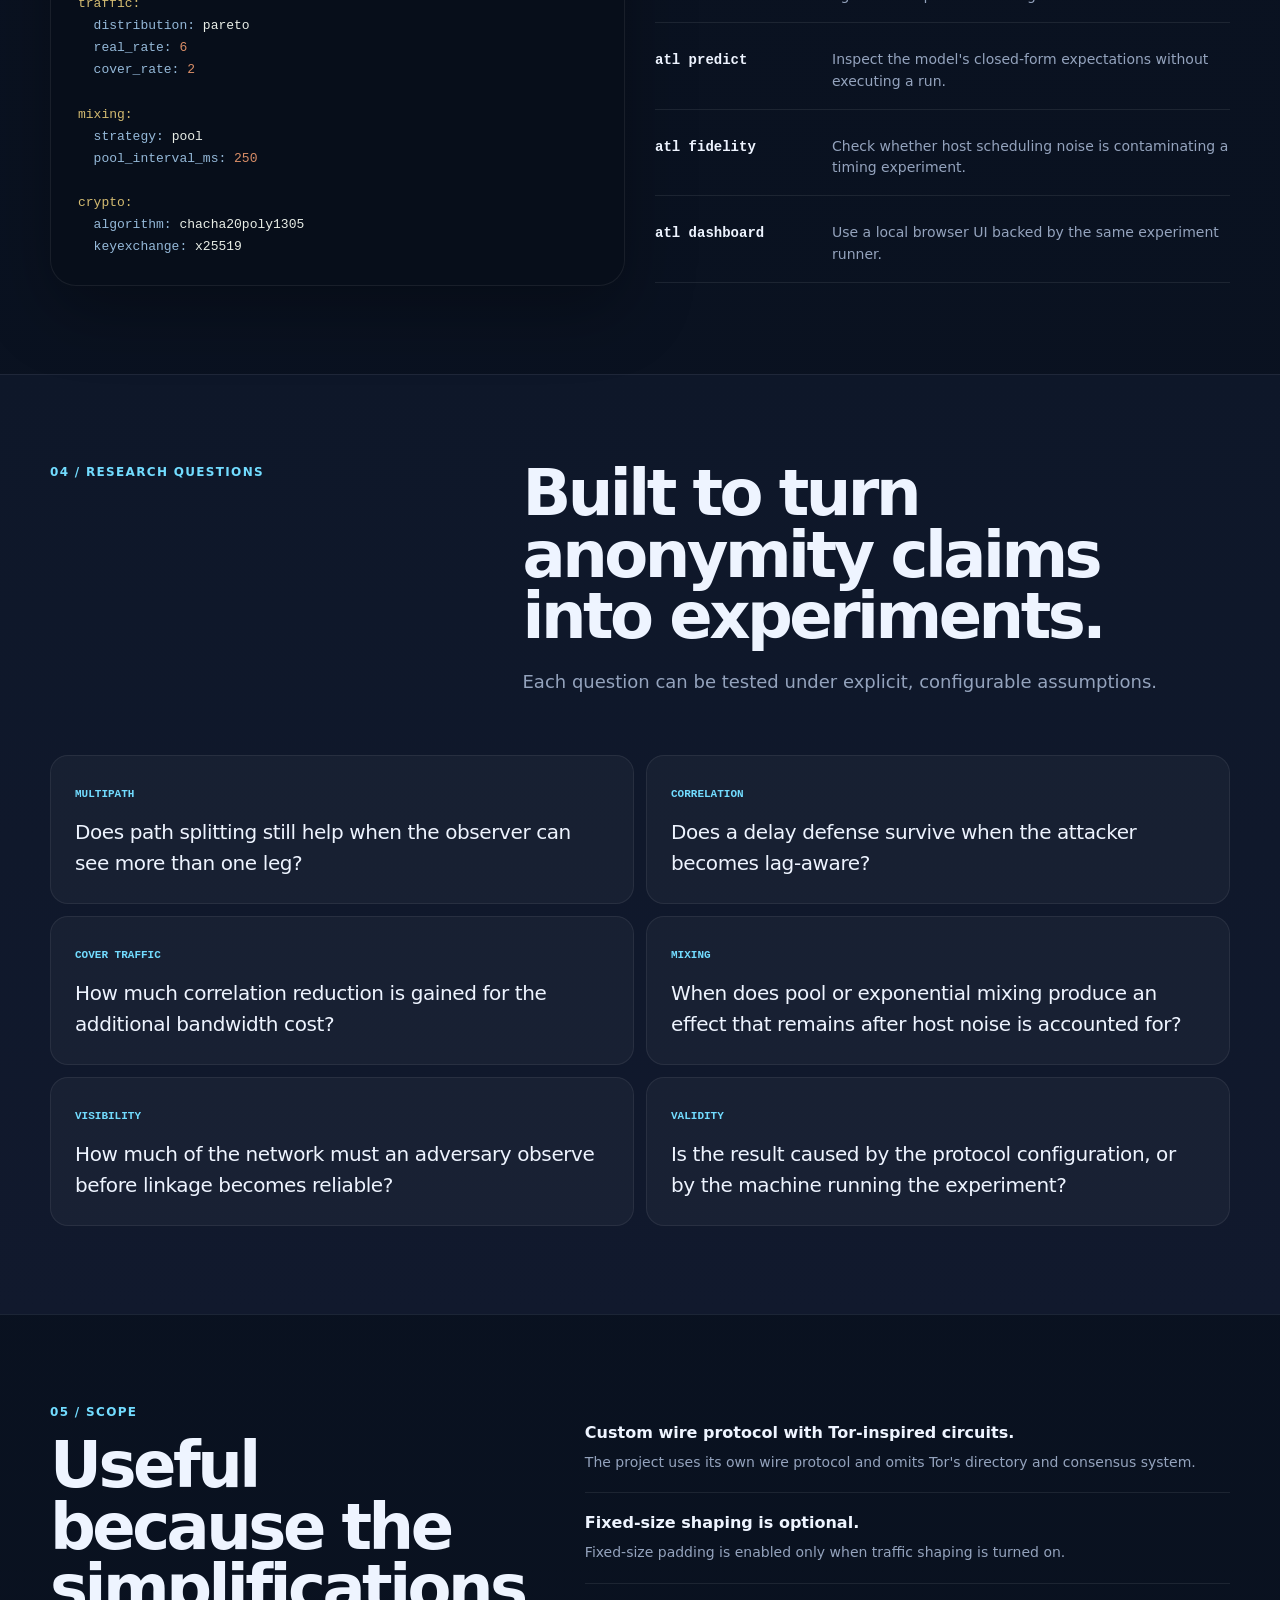
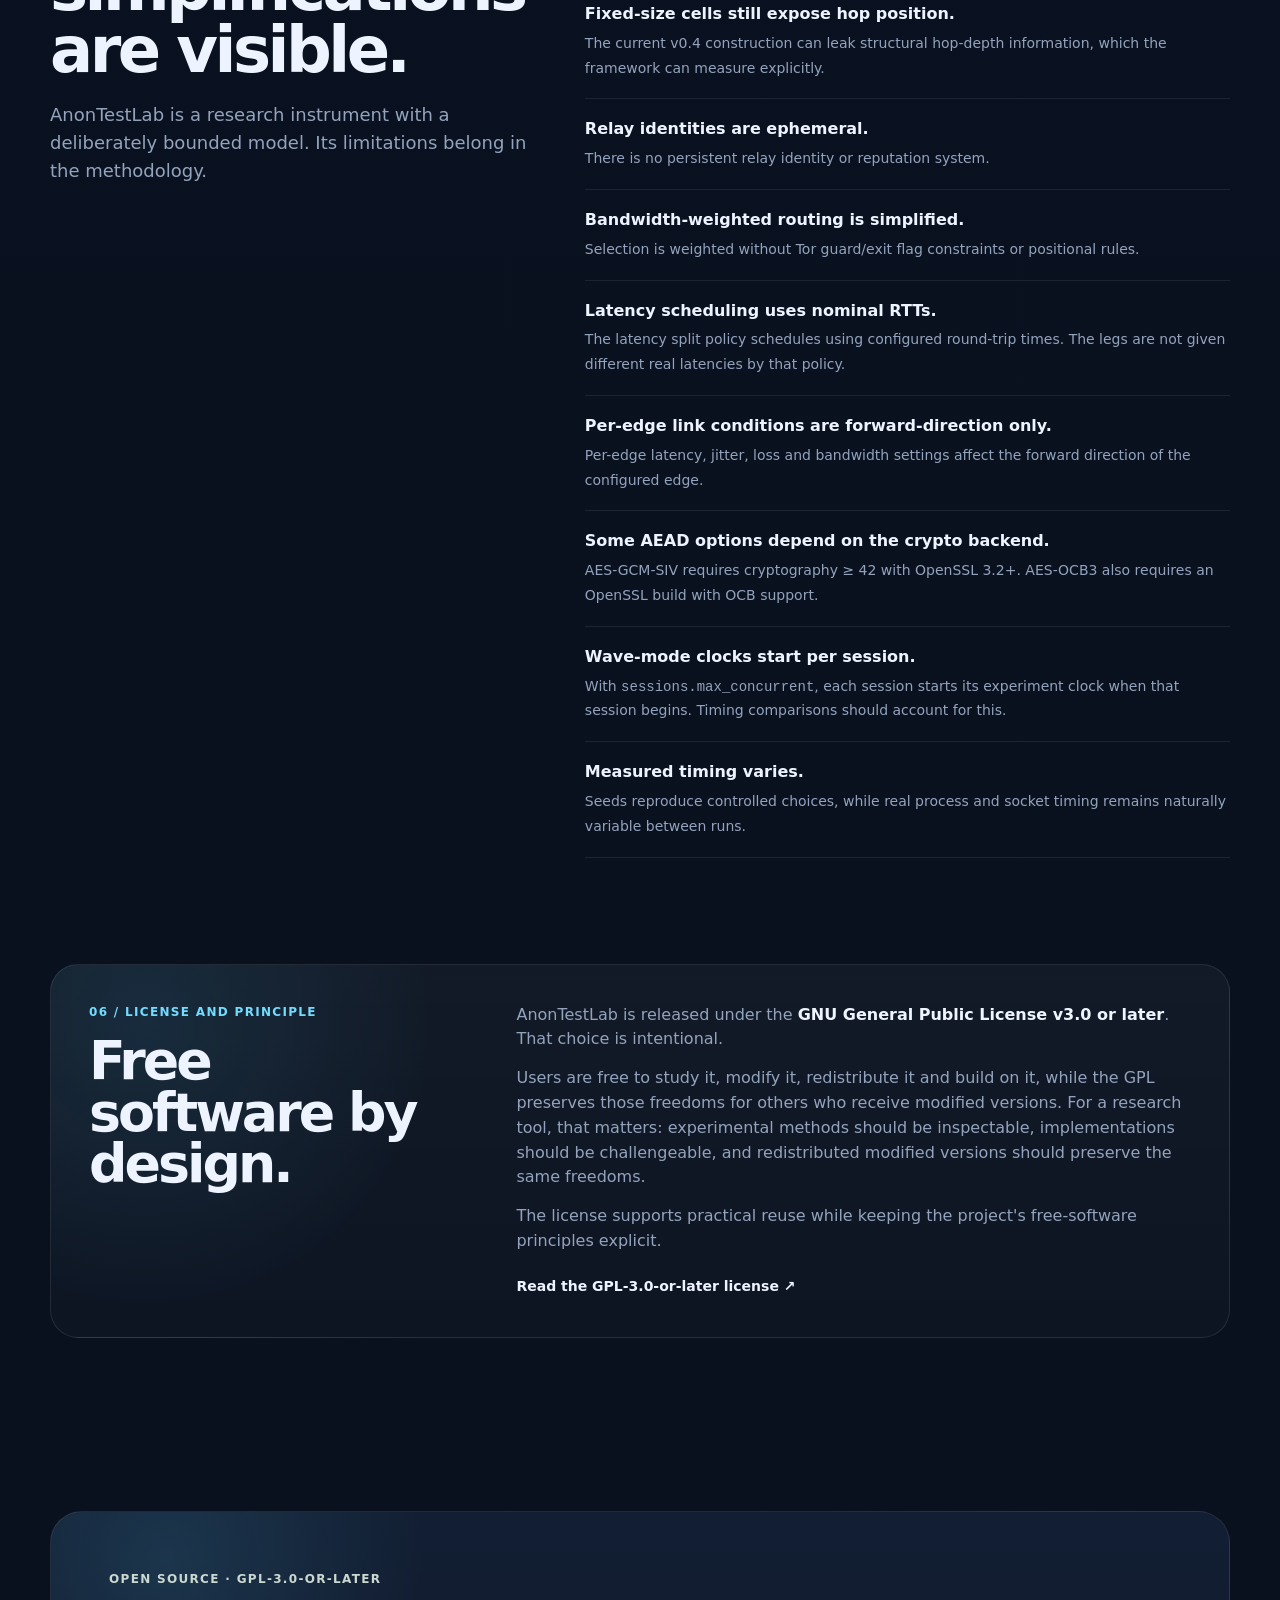
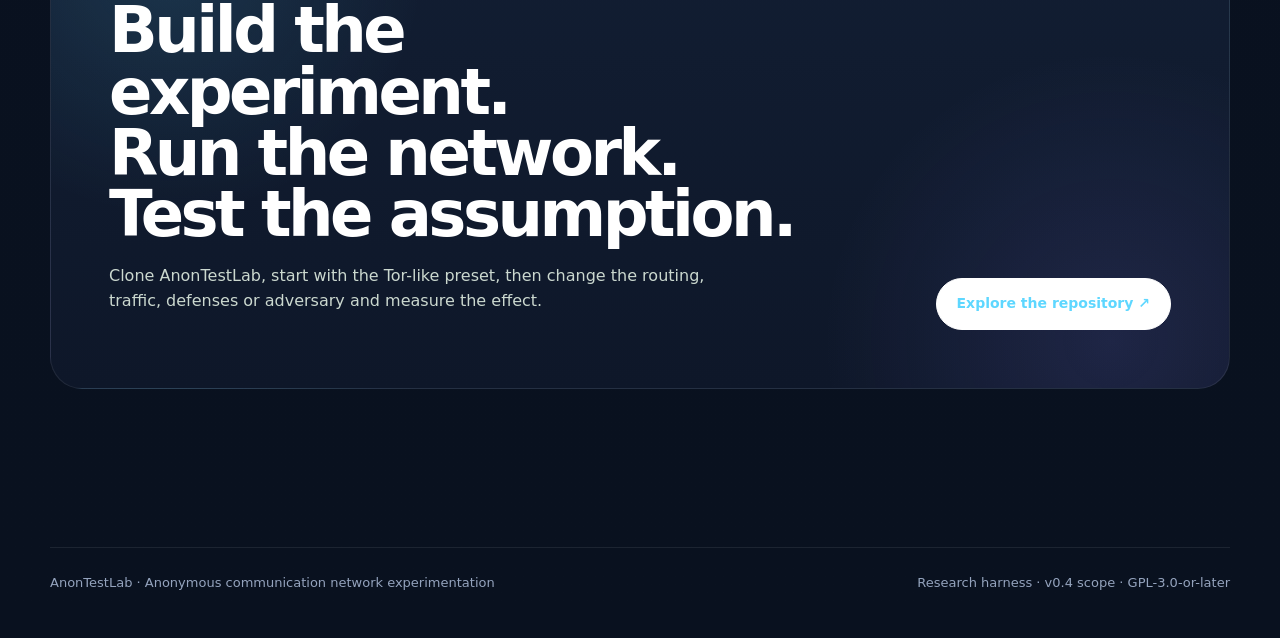
==== commit ddb07b4b: "Update index.html Google tag added" ====
--- a/docs/index.html
+++ b/docs/index.html
@@ -1,7 +1,6 @@
 <!DOCTYPE html>
 <html lang="en">
 <head>
-  <meta charset="utf-8" />
   <!-- Google tag (gtag.js) -->
 <script async src="https://www.googletagmanager.com/gtag/js?id=G-5B2NCMZXD5"></script>
 <script>
@@ -11,6 +10,7 @@
 
   gtag('config', 'G-5B2NCMZXD5');
 </script>
+  <meta charset="utf-8" />
   <meta name="viewport" content="width=device-width, initial-scale=1" />
   <meta name="theme-color" content="#f4f0e8" />
   <meta name="description" content="AnonTestLab is a real, local network emulator and experimentation framework for evaluating anonymous communication network designs." />
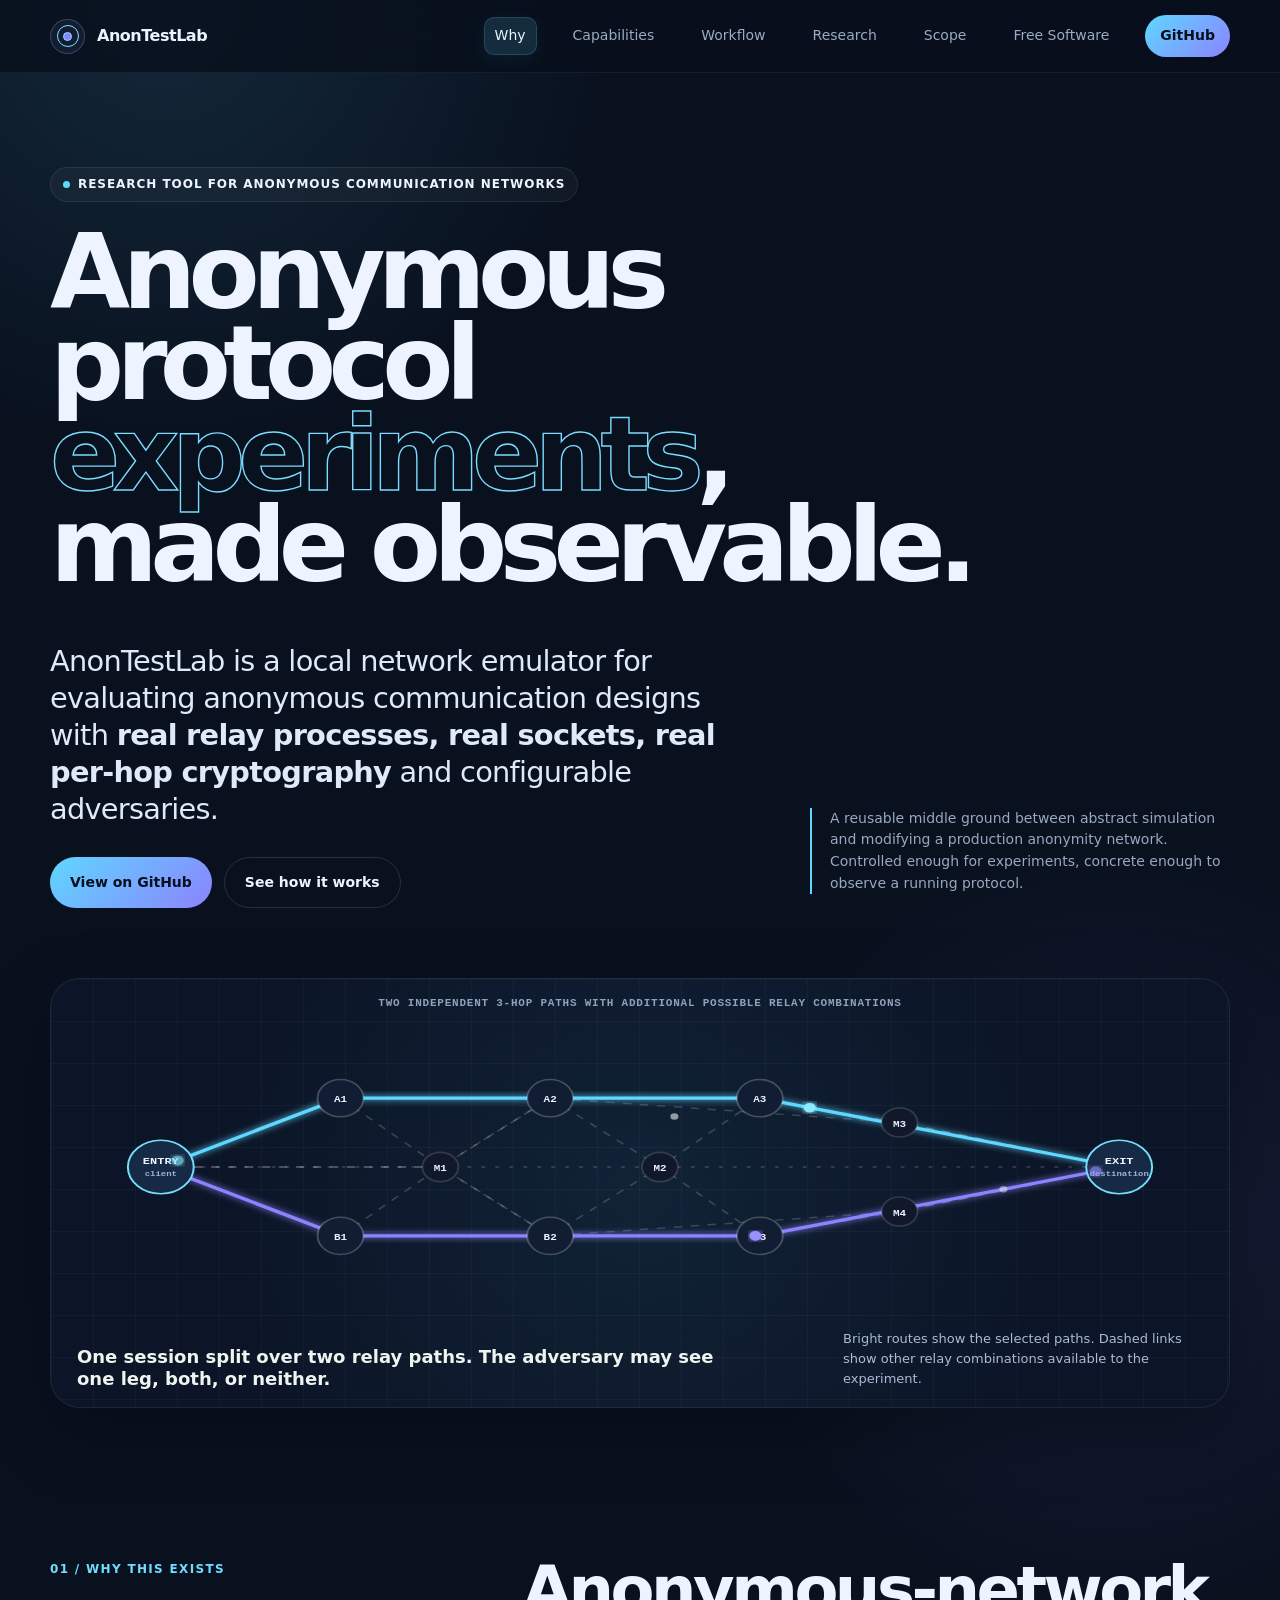
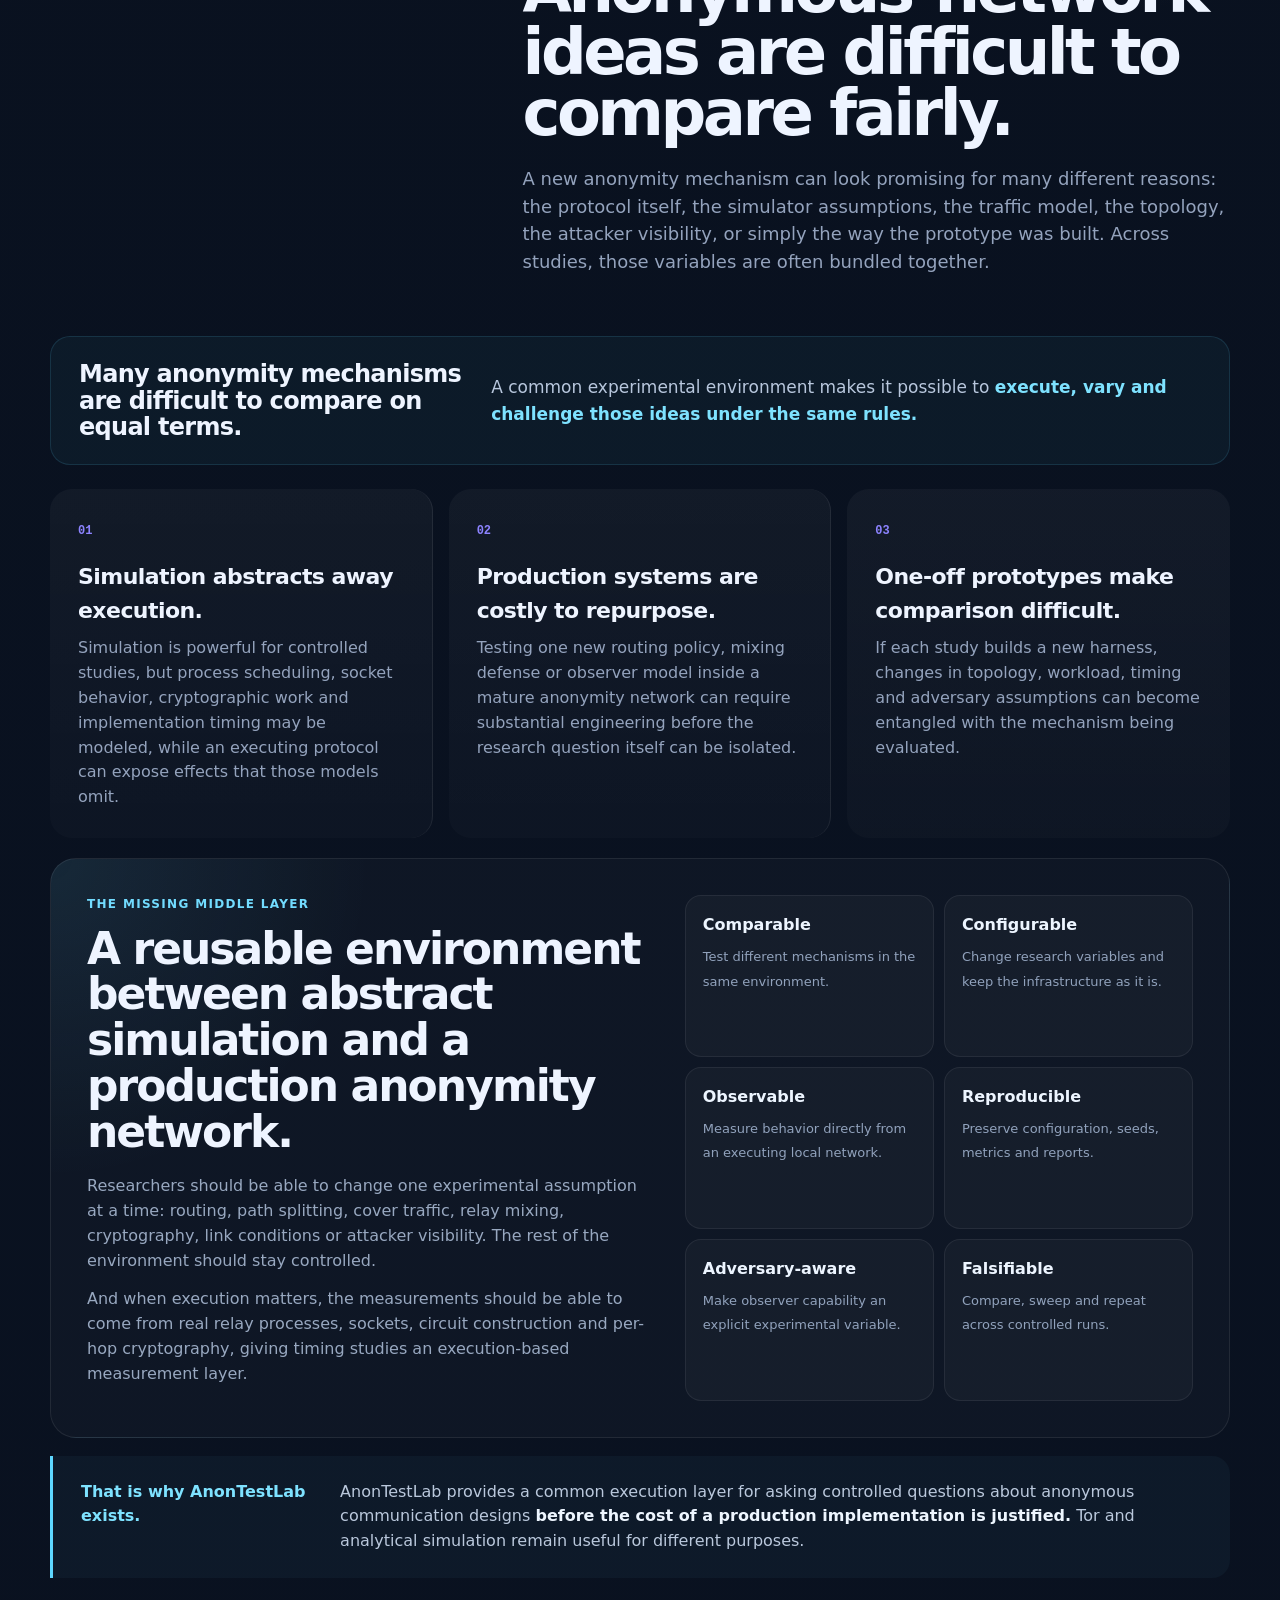
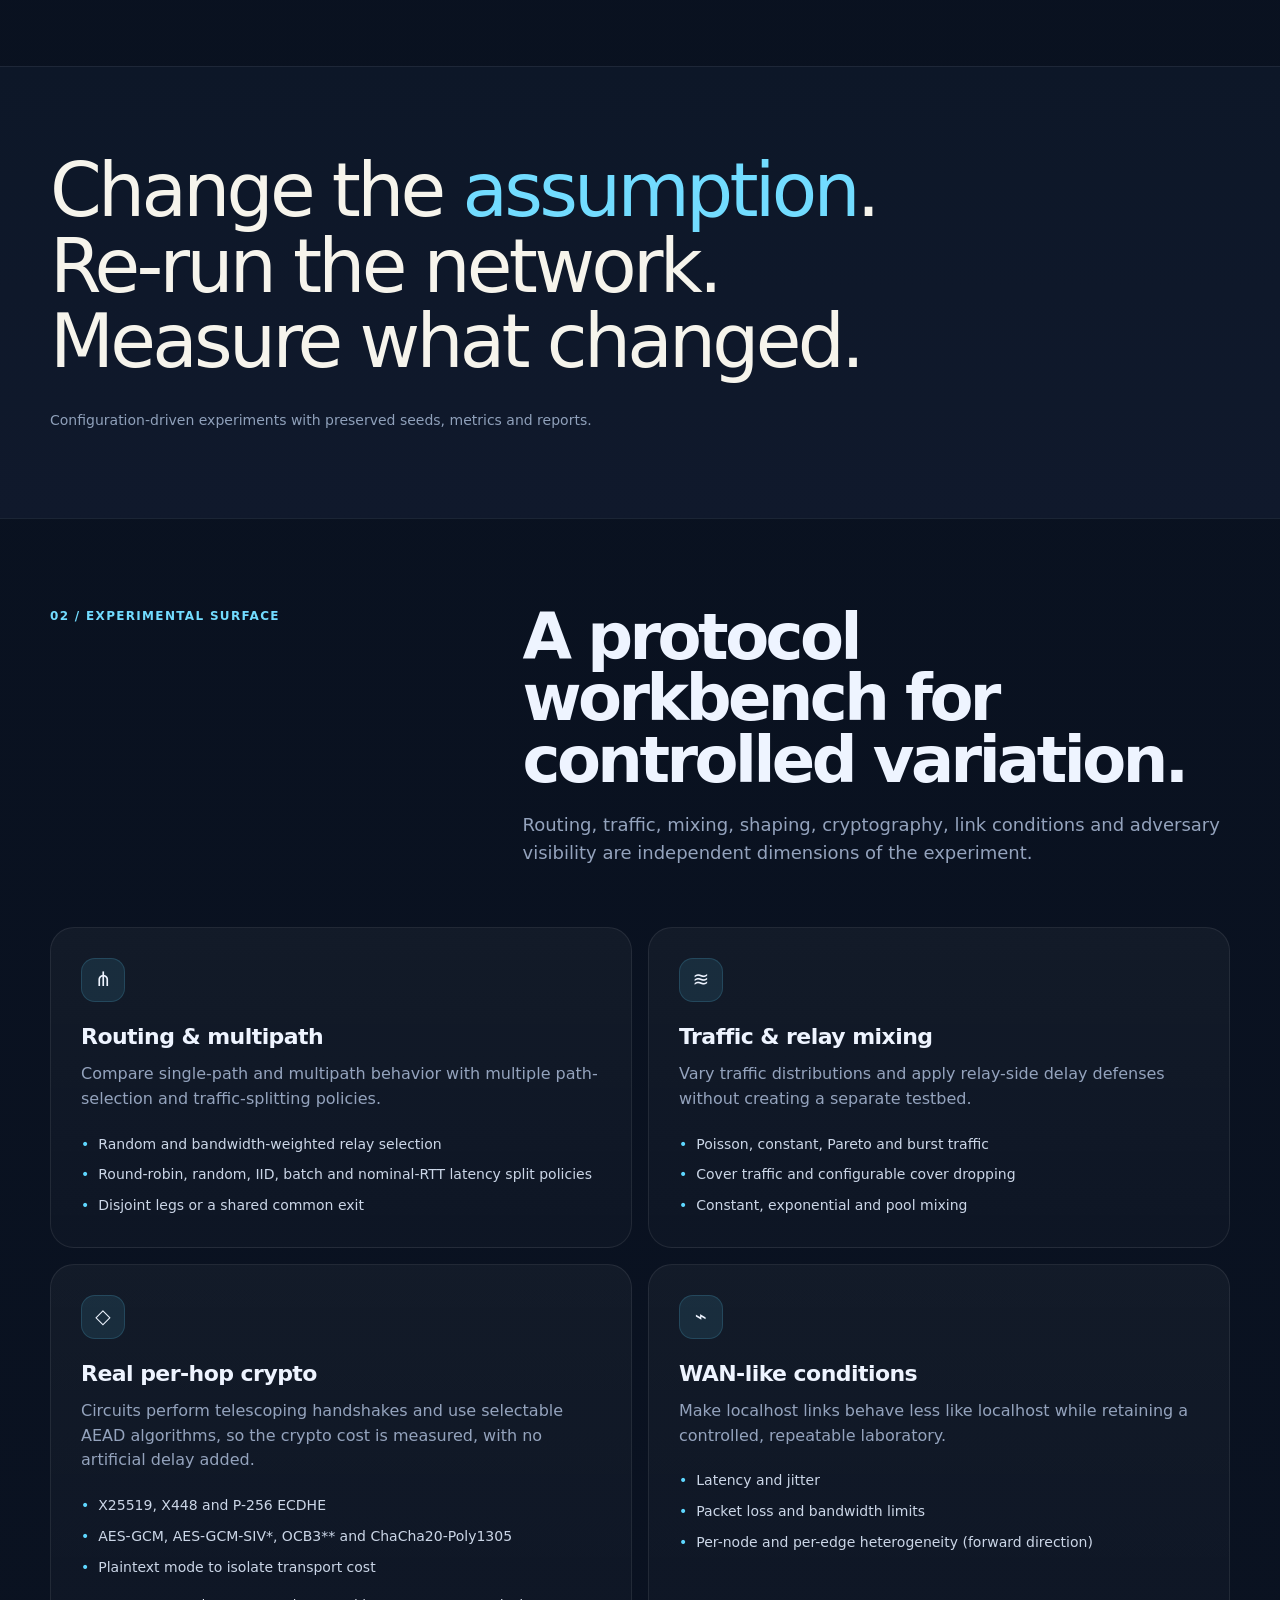
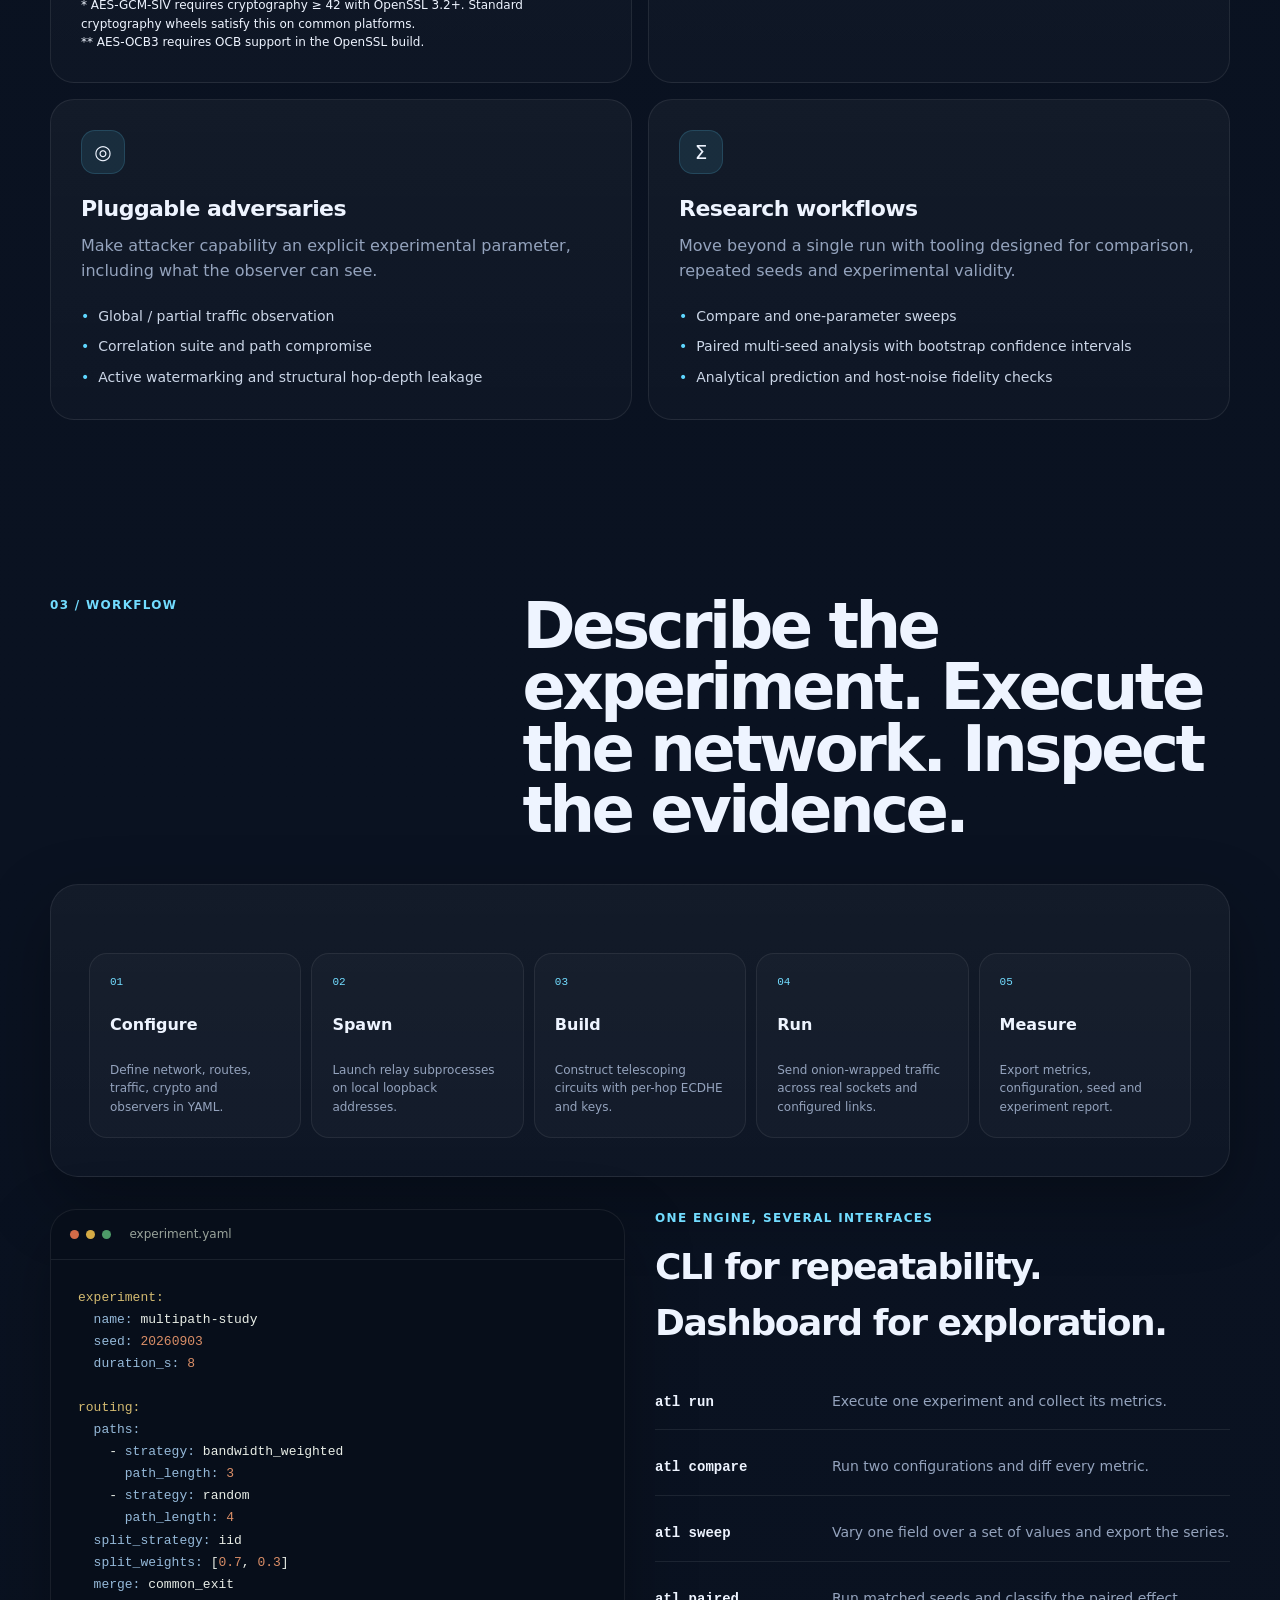
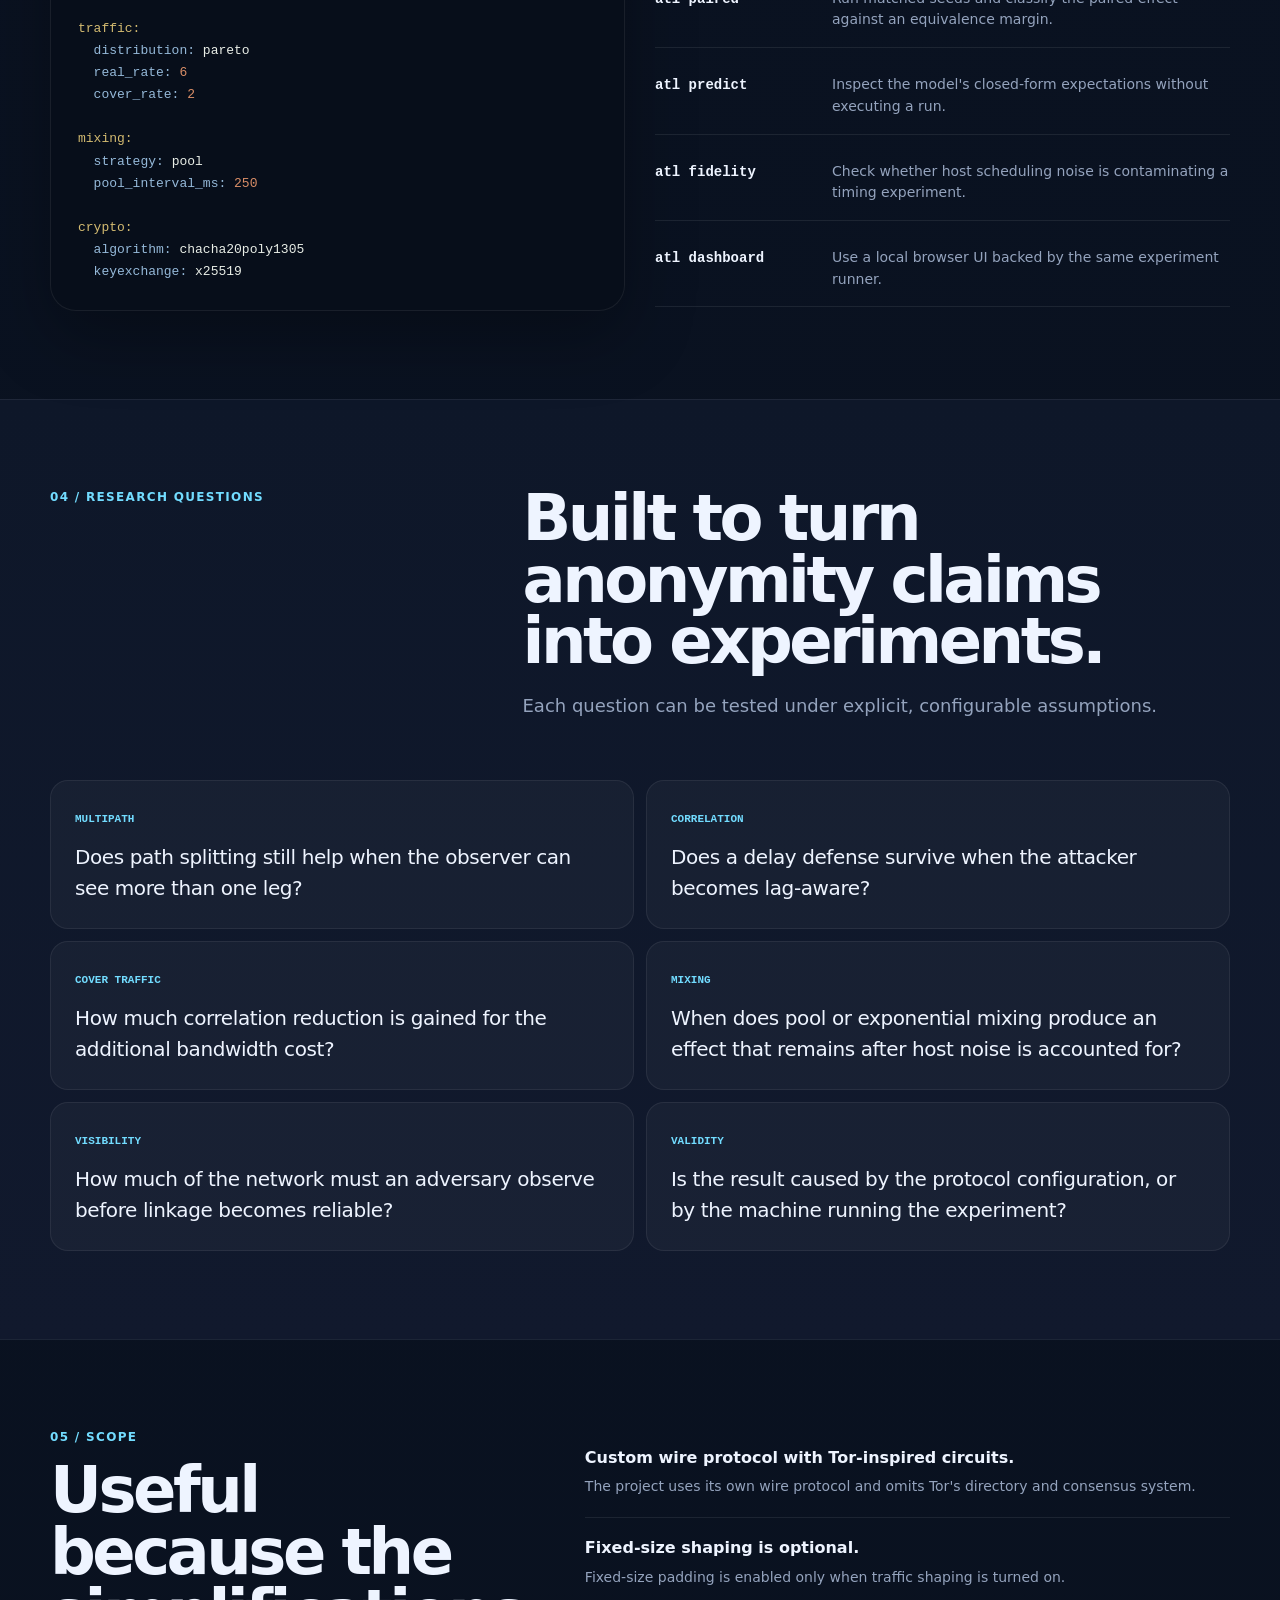
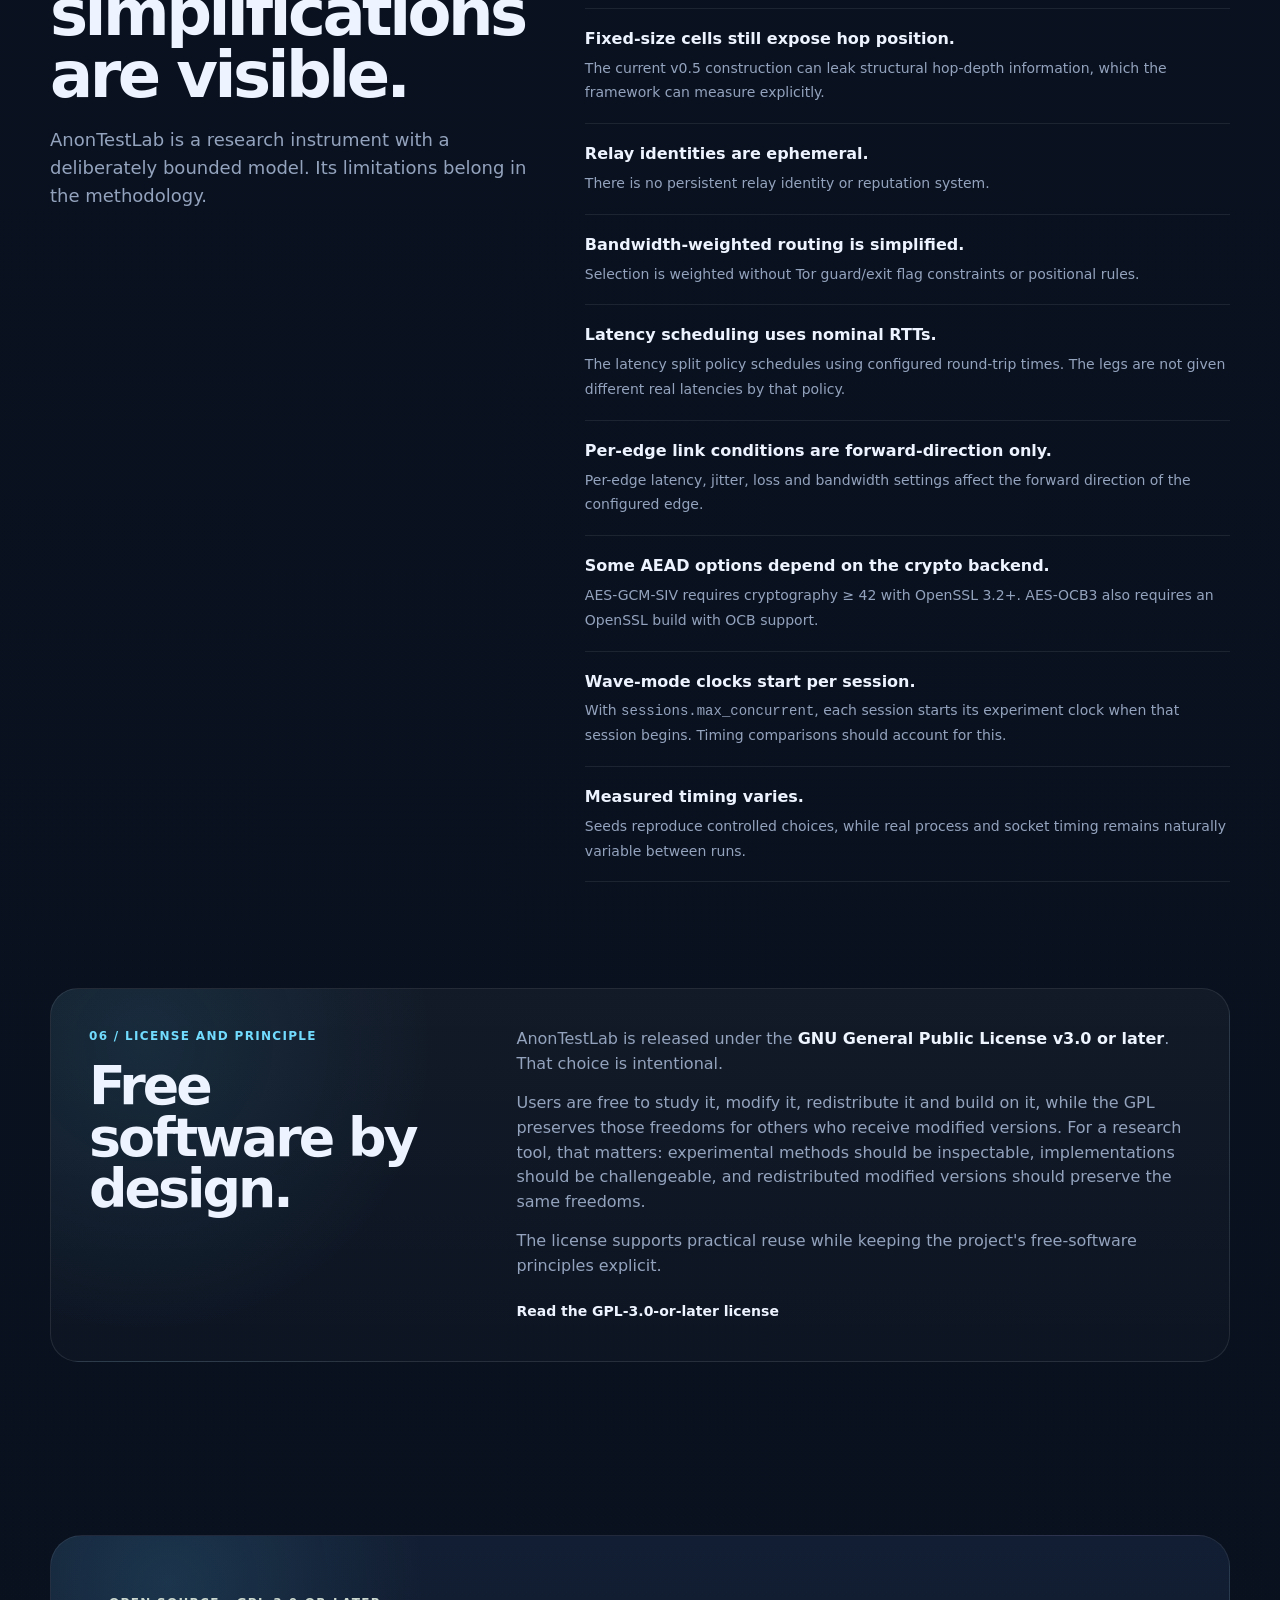
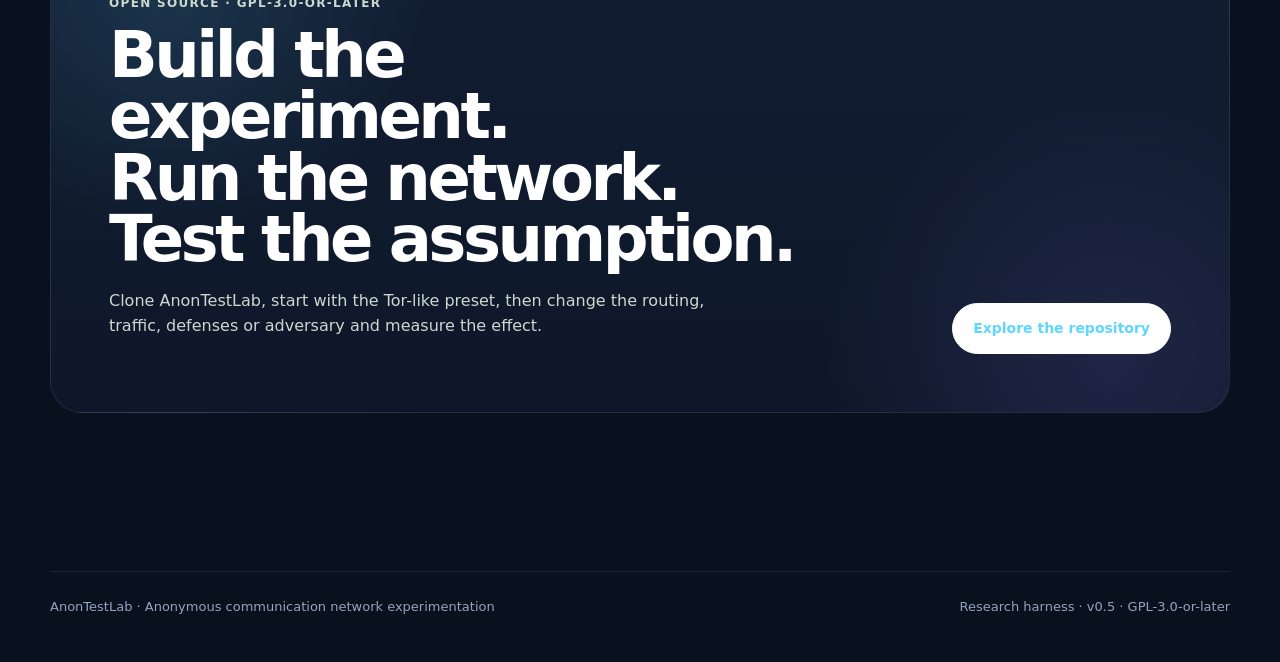
==== commit 95ff14be: "Release 0.5.0: docs for the dashboard rebuild and the paper version Bumps the version to 0.5.0 in py" ====
--- a/docs/index.html
+++ b/docs/index.html
@@ -355,7 +355,7 @@
         <a href="#research" data-nav="research">Research</a>
         <a href="#limitations" data-nav="limitations">Scope</a>
         <a href="#license" data-nav="license">Free Software</a>
-        <a class="github" href="https://github.com/hashtagRR/AnonTestLab" target="_blank" rel="noreferrer">GitHub ↗</a>
+        <a class="github" href="https://github.com/hashtagRR/AnonTestLab" target="_blank" rel="noreferrer">GitHub</a>
       </div>
     </nav>
   </div>
@@ -374,8 +374,8 @@
             <strong>real relay processes, real sockets, real per-hop cryptography</strong> and configurable adversaries.
           </p>
           <div class="hero-actions">
-            <a class="btn primary" href="https://github.com/hashtagRR/AnonTestLab" target="_blank" rel="noreferrer">View on GitHub ↗</a>
-            <a class="btn secondary" href="#workflow">See how it works ↓</a>
+            <a class="btn primary" href="https://github.com/hashtagRR/AnonTestLab" target="_blank" rel="noreferrer">View on GitHub</a>
+            <a class="btn secondary" href="#workflow">See how it works</a>
           </div>
         </div>
         <p class="hero-note">
@@ -509,7 +509,7 @@
         </div>
         <div class="need-points">
           <div class="need-point"><strong>Comparable</strong><span>Test different mechanisms in the same environment.</span></div>
-          <div class="need-point"><strong>Configurable</strong><span>Change research variables instead of rewriting infrastructure.</span></div>
+          <div class="need-point"><strong>Configurable</strong><span>Change research variables and keep the infrastructure as it is.</span></div>
           <div class="need-point"><strong>Observable</strong><span>Measure behavior directly from an executing local network.</span></div>
           <div class="need-point"><strong>Reproducible</strong><span>Preserve configuration, seeds, metrics and reports.</span></div>
           <div class="need-point"><strong>Adversary-aware</strong><span>Make observer capability an explicit experimental variable.</span></div>
@@ -553,7 +553,7 @@
 
       <div class="cap-grid">
         <article class="card reveal">
-          <div class="icon">↗</div>
+          <div class="icon">⋔</div>
           <h3>Routing & multipath</h3>
           <p>Compare single-path and multipath behavior with multiple path-selection and traffic-splitting policies.</p>
           <ul>
@@ -577,7 +577,7 @@
         <article class="card reveal">
           <div class="icon">◇</div>
           <h3>Real per-hop crypto</h3>
-          <p>Circuits perform telescoping handshakes and use selectable AEAD algorithms instead of adding an artificial crypto delay.</p>
+          <p>Circuits perform telescoping handshakes and use selectable AEAD algorithms, so the crypto cost is measured, with no artificial delay added.</p>
           <ul>
             <li>X25519, X448 and P-256 ECDHE</li>
             <li>AES-GCM, AES-GCM-SIV*, OCB3** and ChaCha20-Poly1305</li>
@@ -724,7 +724,7 @@
       <div class="limits-list reveal">
         <div class="limit"><strong>Custom wire protocol with Tor-inspired circuits.</strong><span>The project uses its own wire protocol and omits Tor's directory and consensus system.</span></div>
         <div class="limit"><strong>Fixed-size shaping is optional.</strong><span>Fixed-size padding is enabled only when traffic shaping is turned on.</span></div>
-        <div class="limit"><strong>Fixed-size cells still expose hop position.</strong><span>The current v0.4 construction can leak structural hop-depth information, which the framework can measure explicitly.</span></div>
+        <div class="limit"><strong>Fixed-size cells still expose hop position.</strong><span>The current v0.5 construction can leak structural hop-depth information, which the framework can measure explicitly.</span></div>
         <div class="limit"><strong>Relay identities are ephemeral.</strong><span>There is no persistent relay identity or reputation system.</span></div>
         <div class="limit"><strong>Bandwidth-weighted routing is simplified.</strong><span>Selection is weighted without Tor guard/exit flag constraints or positional rules.</span></div>
         <div class="limit"><strong>Latency scheduling uses nominal RTTs.</strong><span>The latency split policy schedules using configured round-trip times. The legs are not given different real latencies by that policy.</span></div>
@@ -756,7 +756,7 @@
           <p>
             The license supports practical reuse while keeping the project's free-software principles explicit.
           </p>
-          <a class="license-link" href="https://github.com/hashtagRR/AnonTestLab/blob/main/LICENSE" target="_blank" rel="noreferrer">Read the GPL-3.0-or-later license ↗</a>
+          <a class="license-link" href="https://github.com/hashtagRR/AnonTestLab/blob/main/LICENSE" target="_blank" rel="noreferrer">Read the GPL-3.0-or-later license</a>
         </div>
       </div>
     </div>
@@ -772,7 +772,7 @@
             Clone AnonTestLab, start with the Tor-like preset, then change the routing, traffic, defenses or adversary and measure the effect.
           </p>
         </div>
-        <a class="btn" href="https://github.com/hashtagRR/AnonTestLab" target="_blank" rel="noreferrer">Explore the repository ↗</a>
+        <a class="btn" href="https://github.com/hashtagRR/AnonTestLab" target="_blank" rel="noreferrer">Explore the repository</a>
       </div>
     </div>
   </section>
@@ -781,7 +781,7 @@
 <footer>
   <div class="wrap footerline">
     <span>AnonTestLab · Anonymous communication network experimentation</span>
-    <span>Research harness · v0.4 scope · GPL-3.0-or-later</span>
+    <span>Research harness · v0.5 · GPL-3.0-or-later</span>
   </div>
 </footer>
 
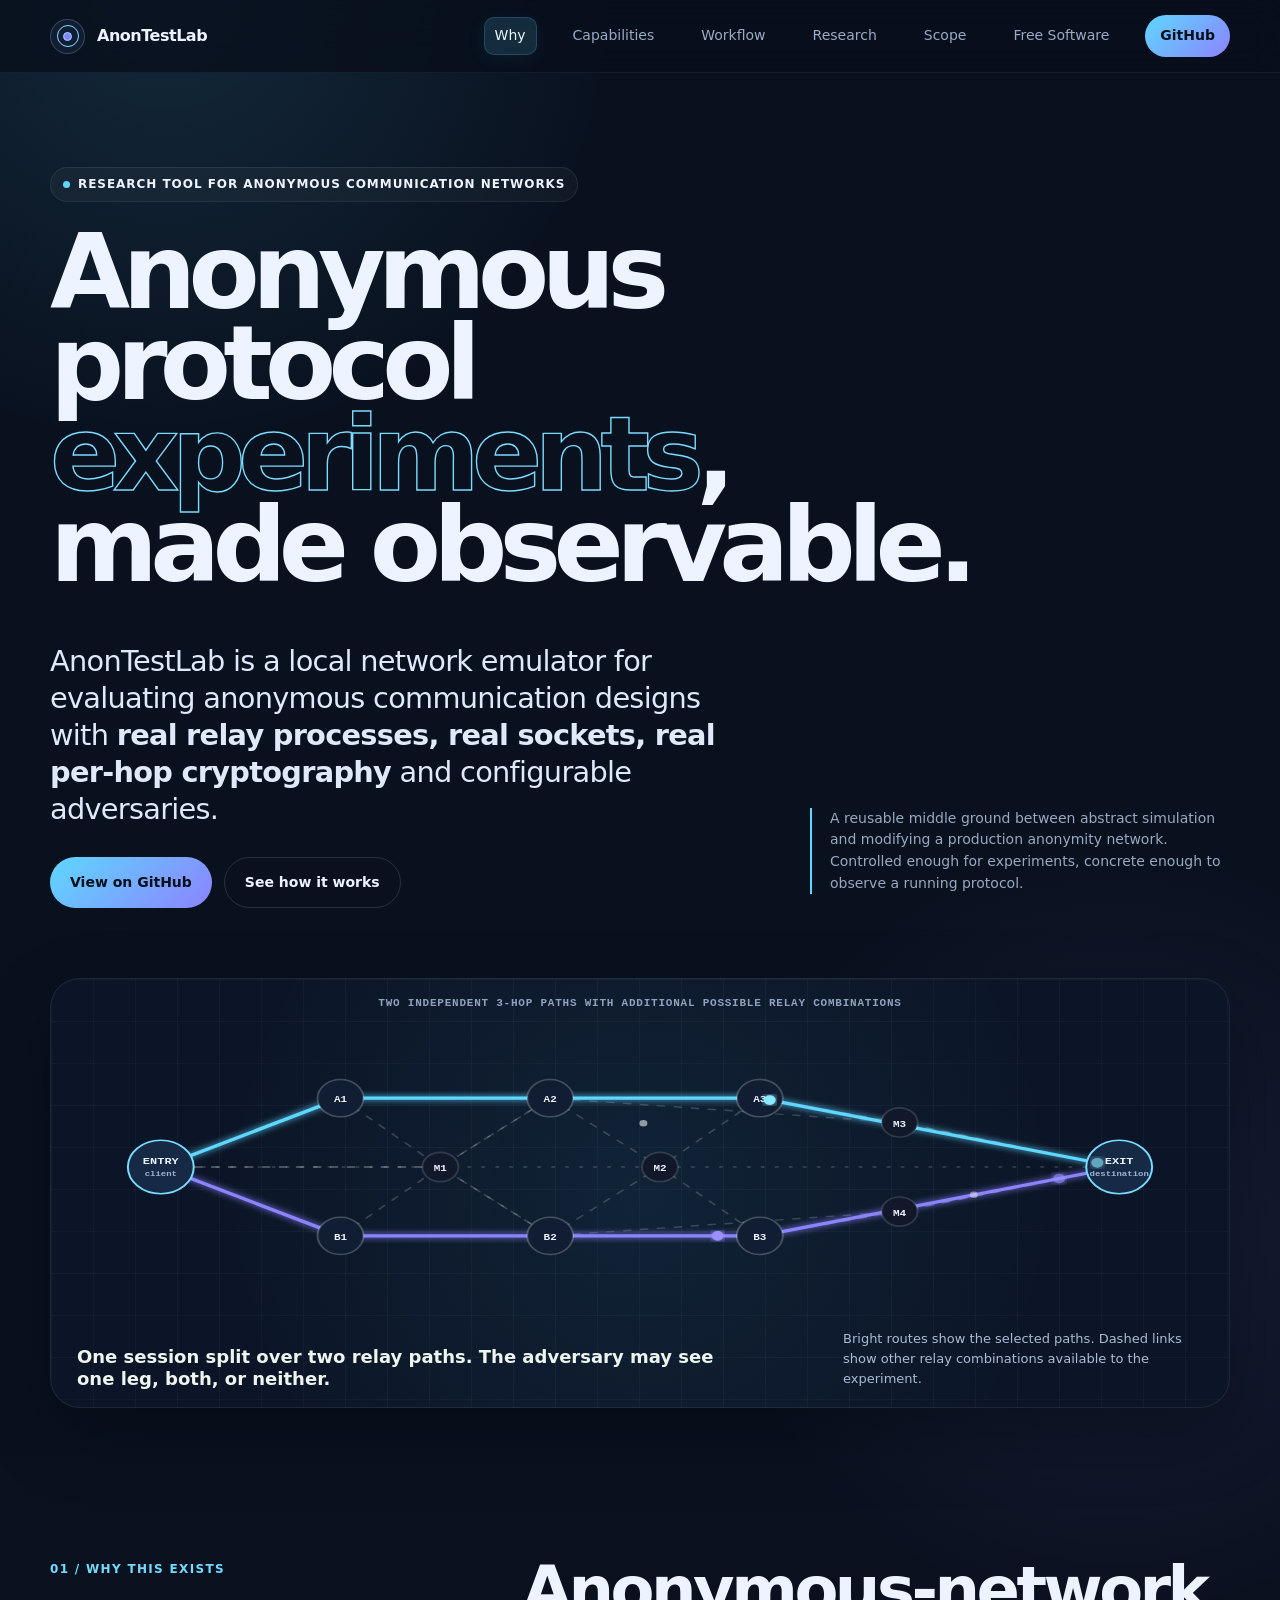
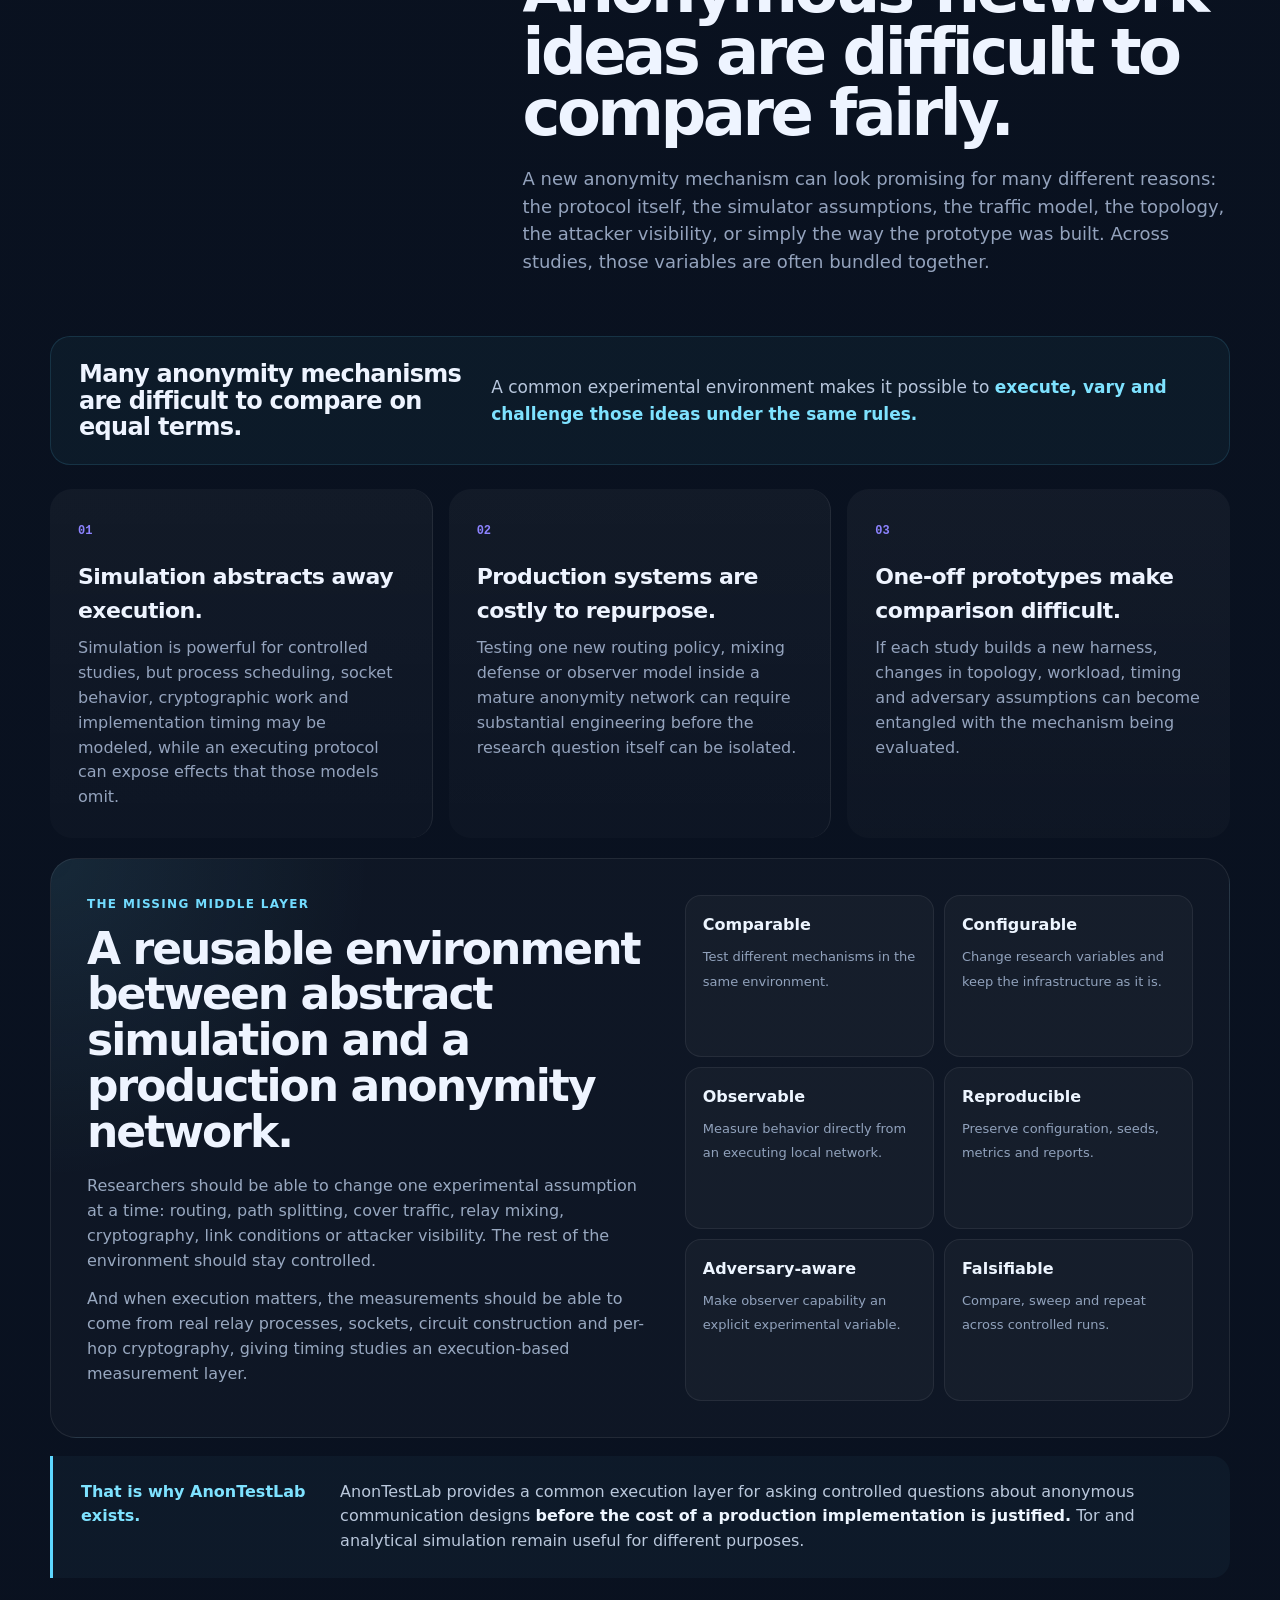
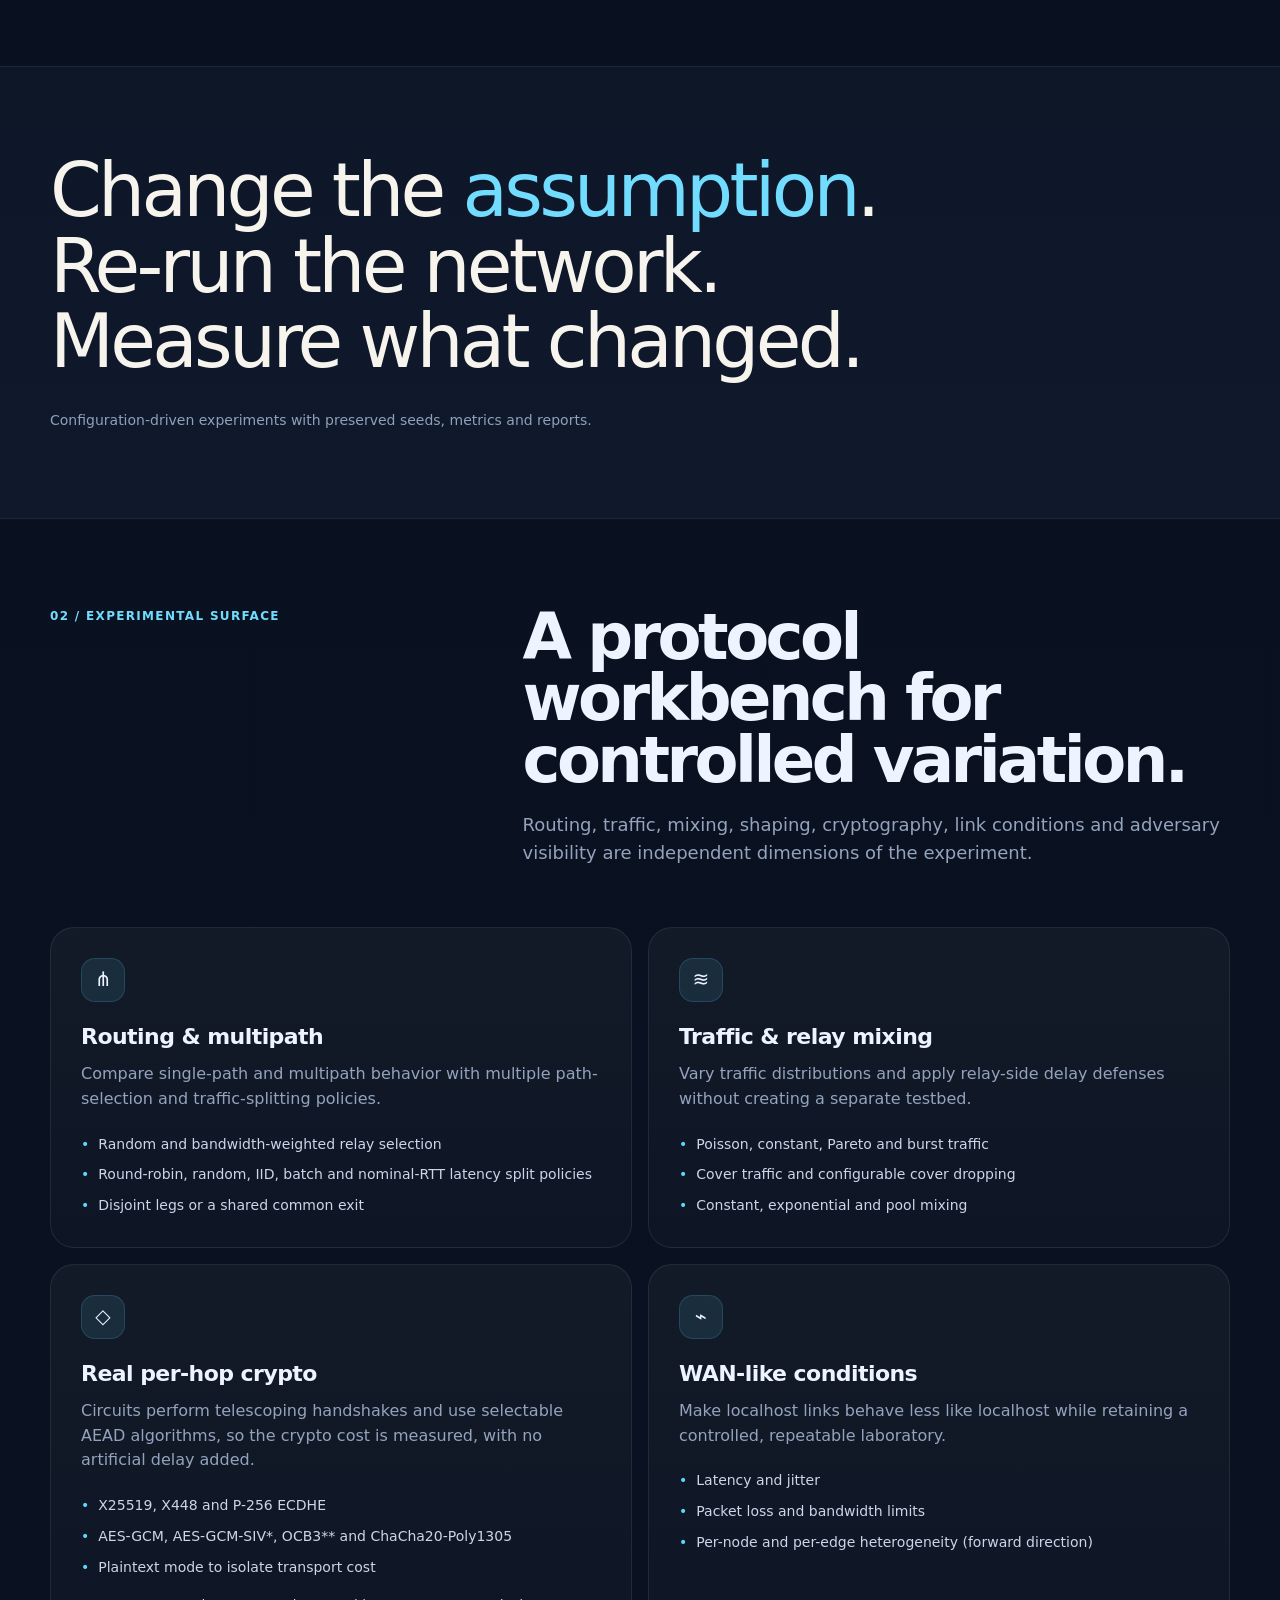
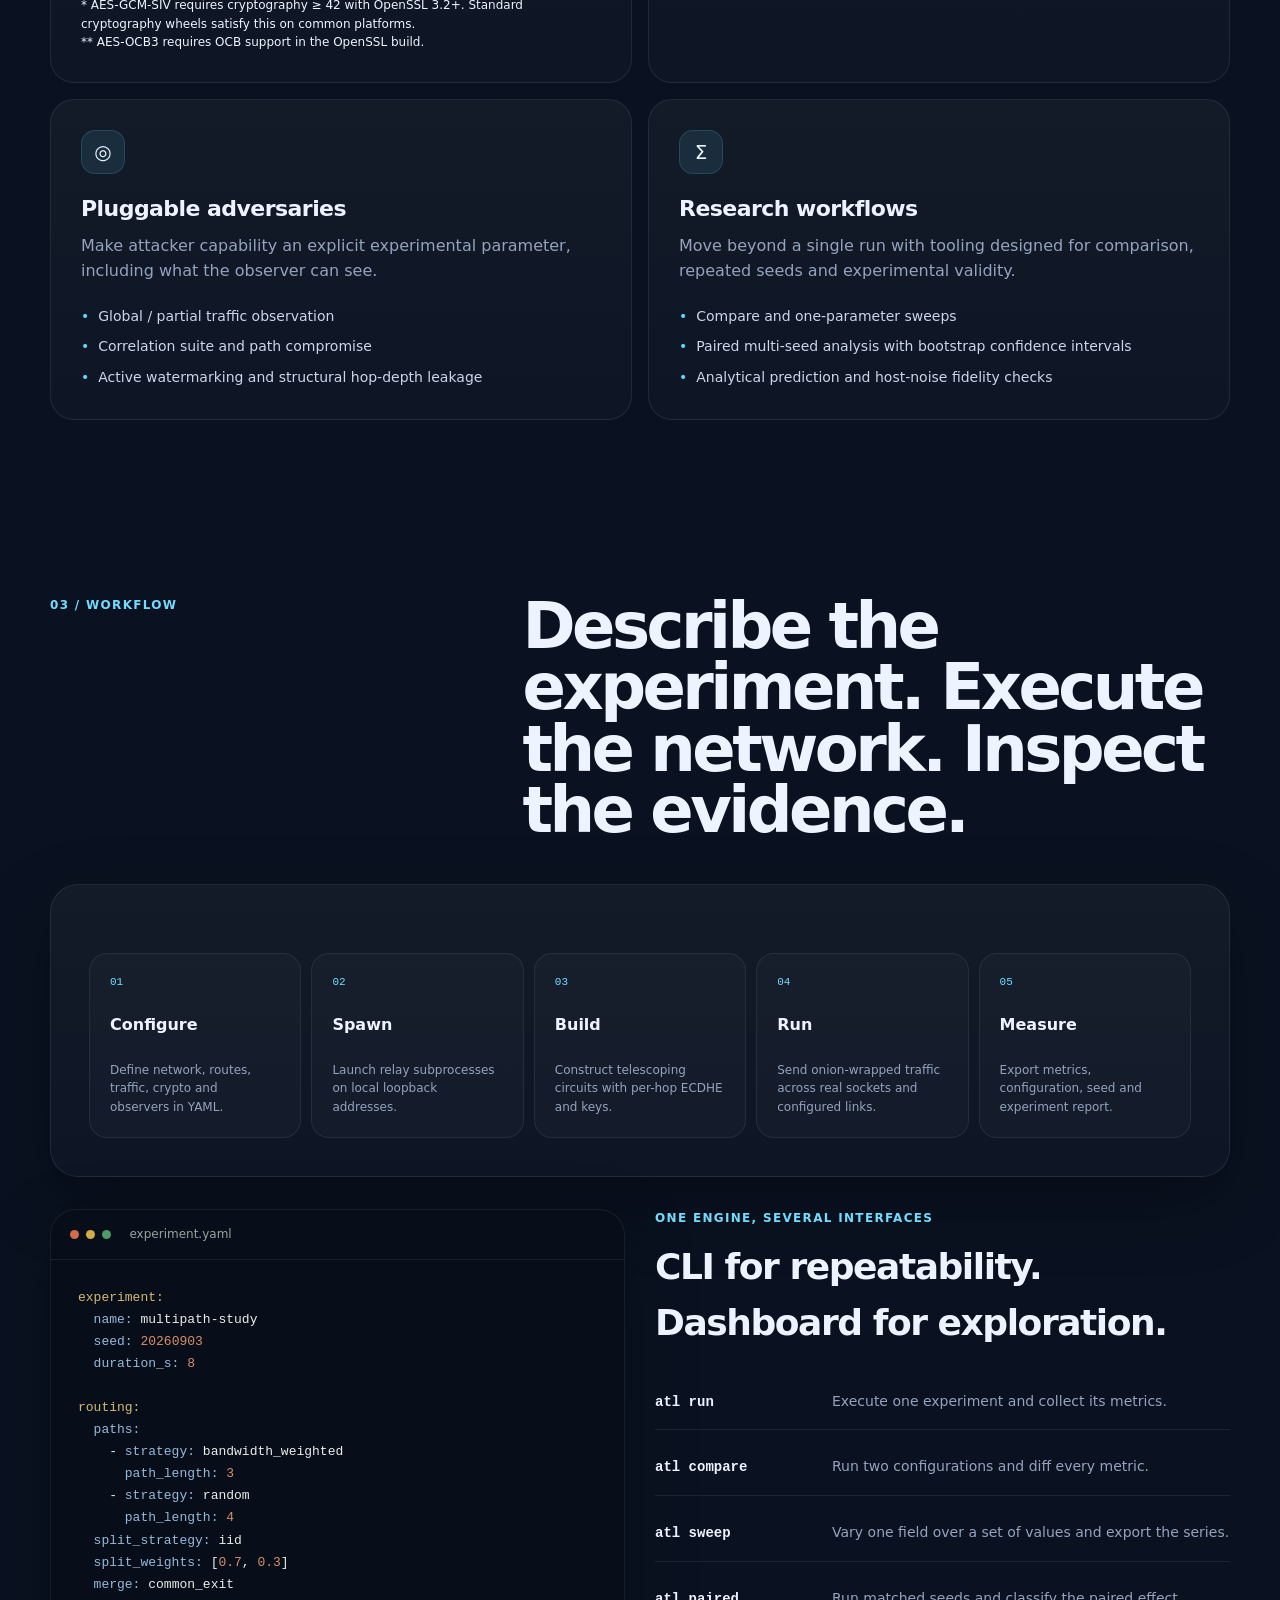
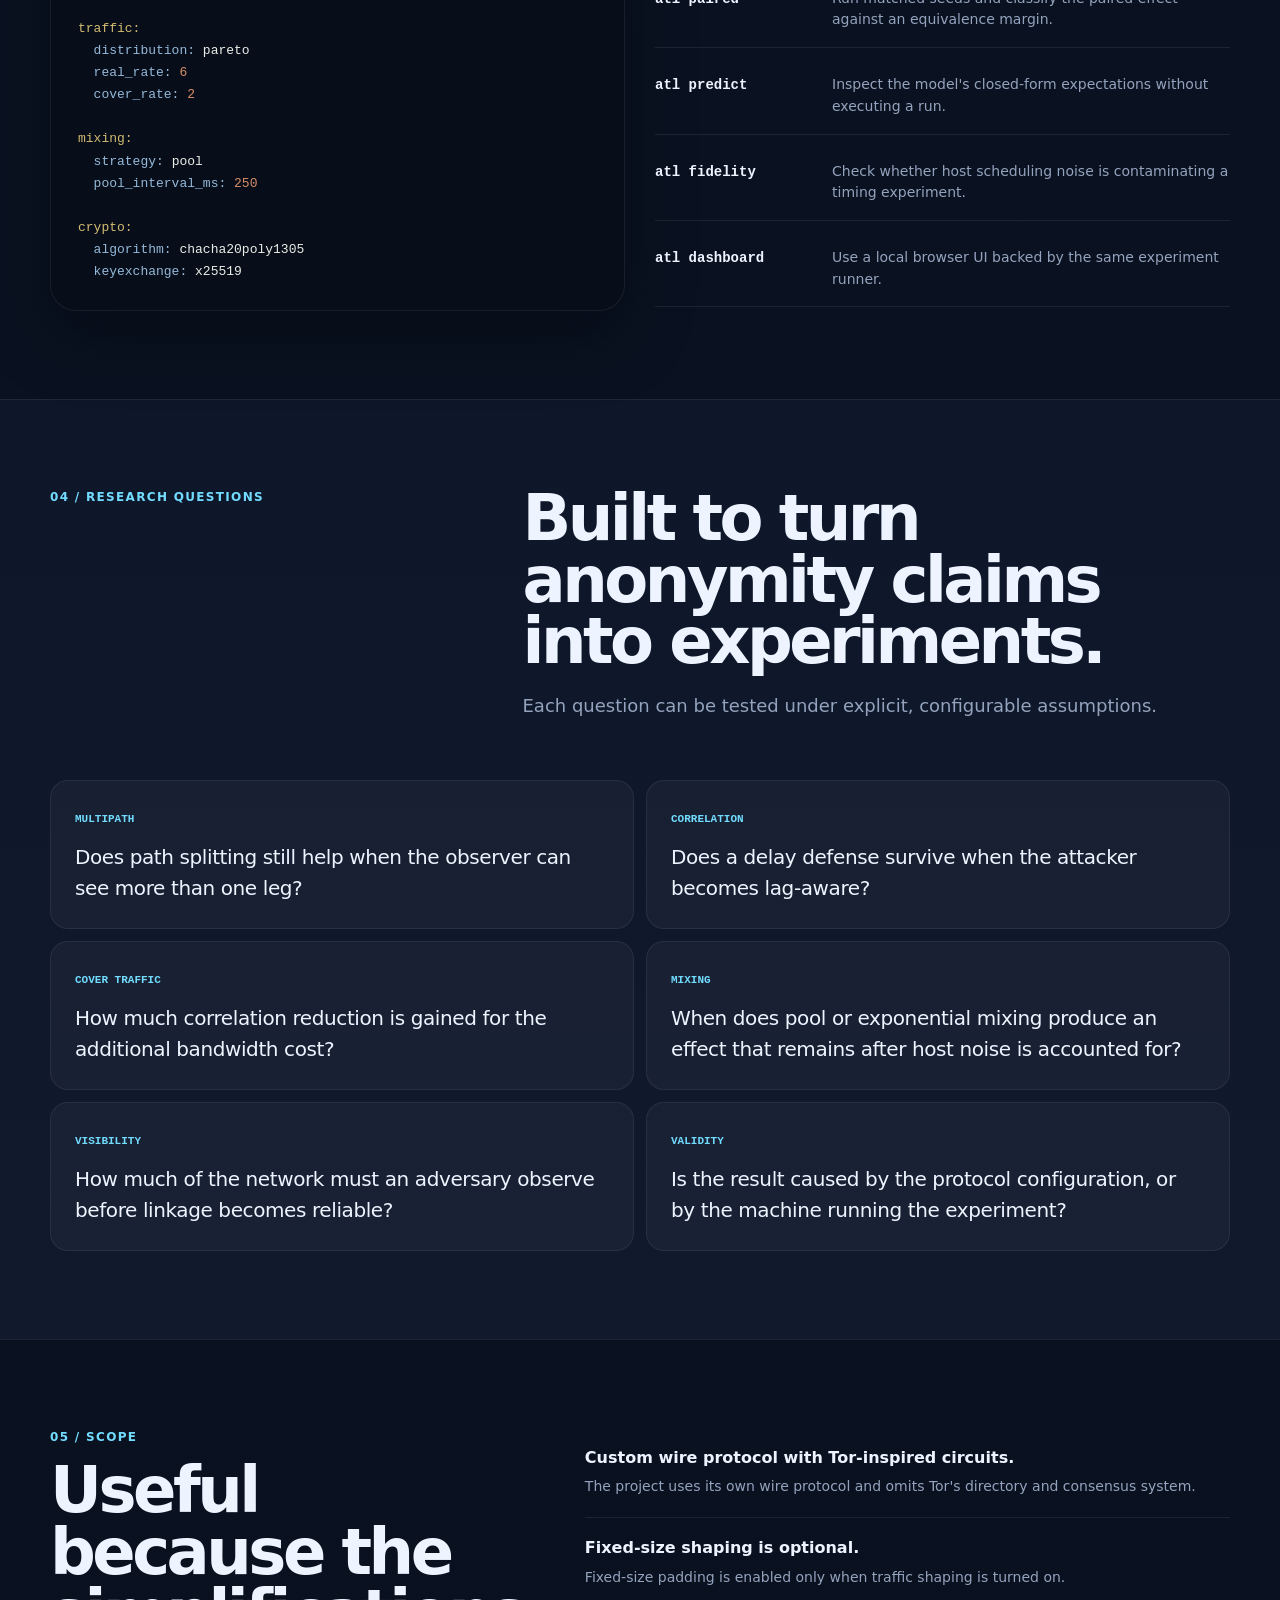
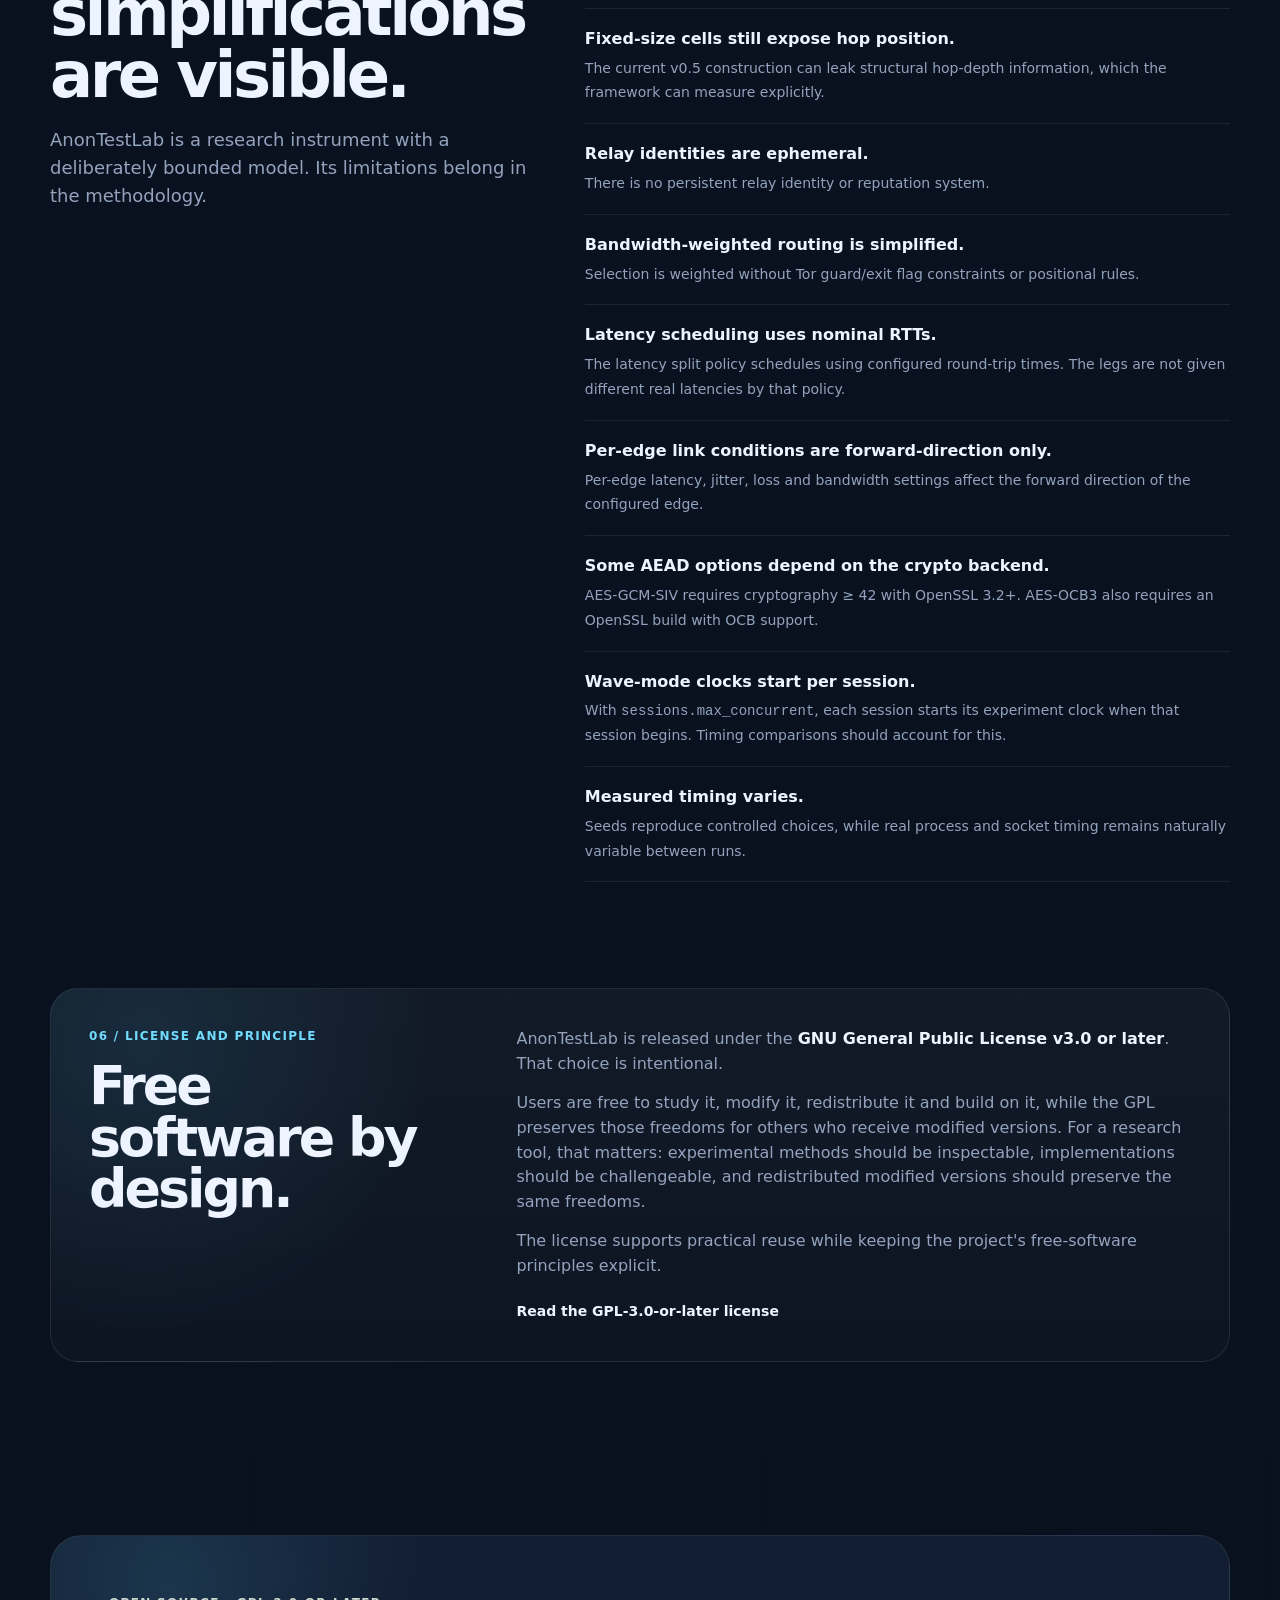
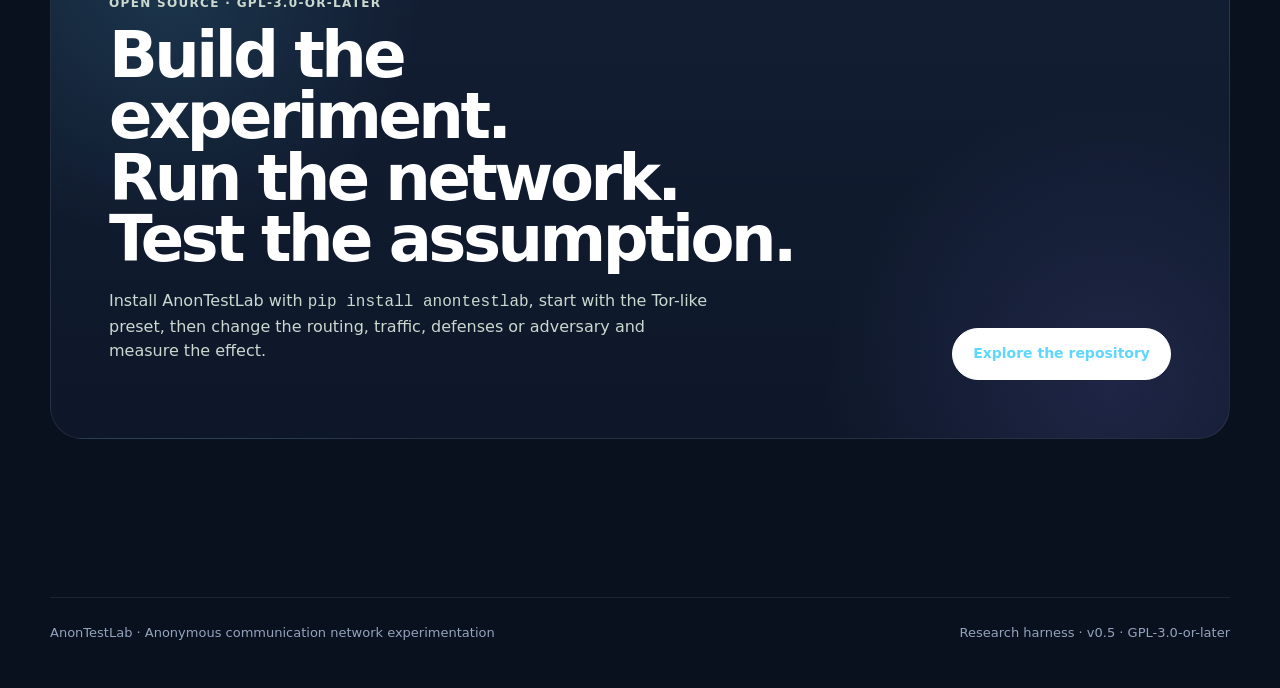
==== commit 7754707f: "Publish on PyPI and automate releases Install from PyPI in the README, install guide and project sit" ====
--- a/docs/index.html
+++ b/docs/index.html
@@ -769,7 +769,7 @@
           <div class="kicker" style="color:#cbd8cf">Open source · GPL-3.0-or-later</div>
           <h2 style="margin:12px 0 18px">Build the experiment.<br/>Run the network.<br/>Test the assumption.</h2>
           <p>
-            Clone AnonTestLab, start with the Tor-like preset, then change the routing, traffic, defenses or adversary and measure the effect.
+            Install AnonTestLab with <code>pip install anontestlab</code>, start with the Tor-like preset, then change the routing, traffic, defenses or adversary and measure the effect.
           </p>
         </div>
         <a class="btn" href="https://github.com/hashtagRR/AnonTestLab" target="_blank" rel="noreferrer">Explore the repository</a>
